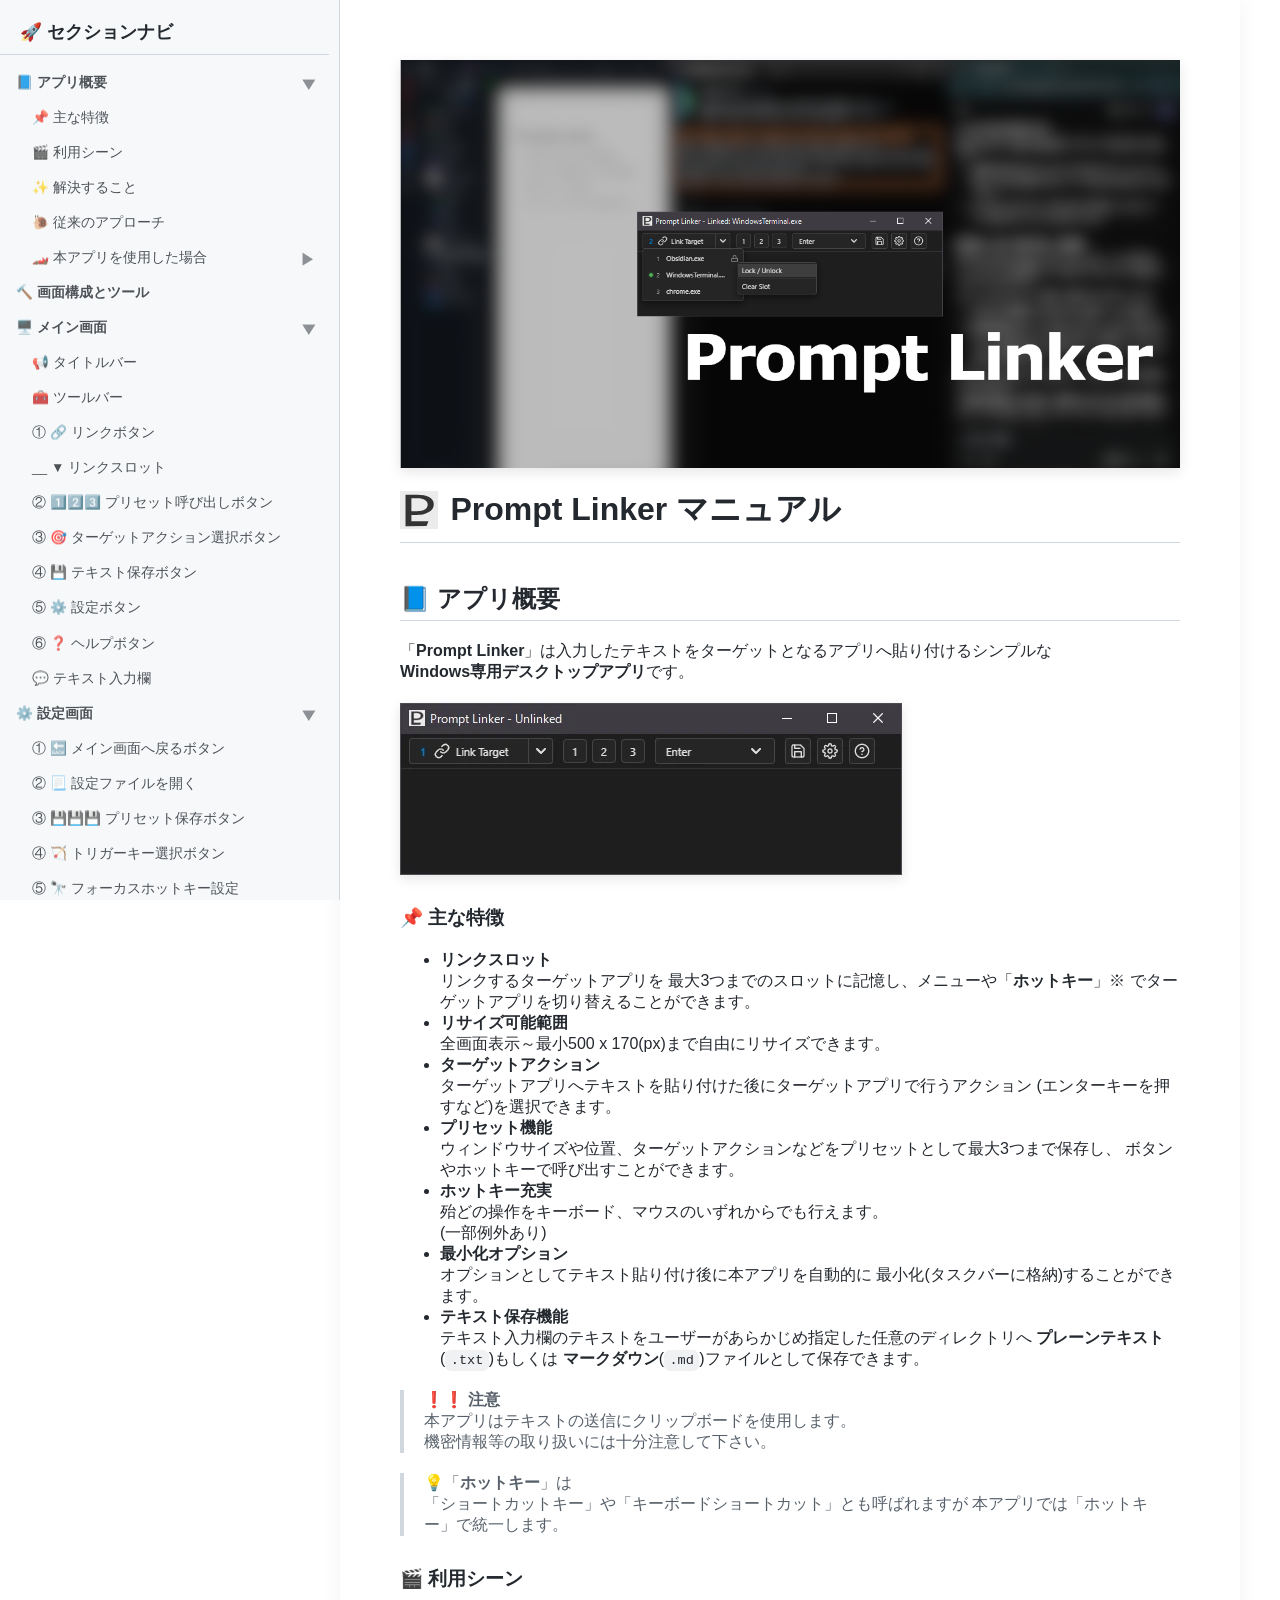
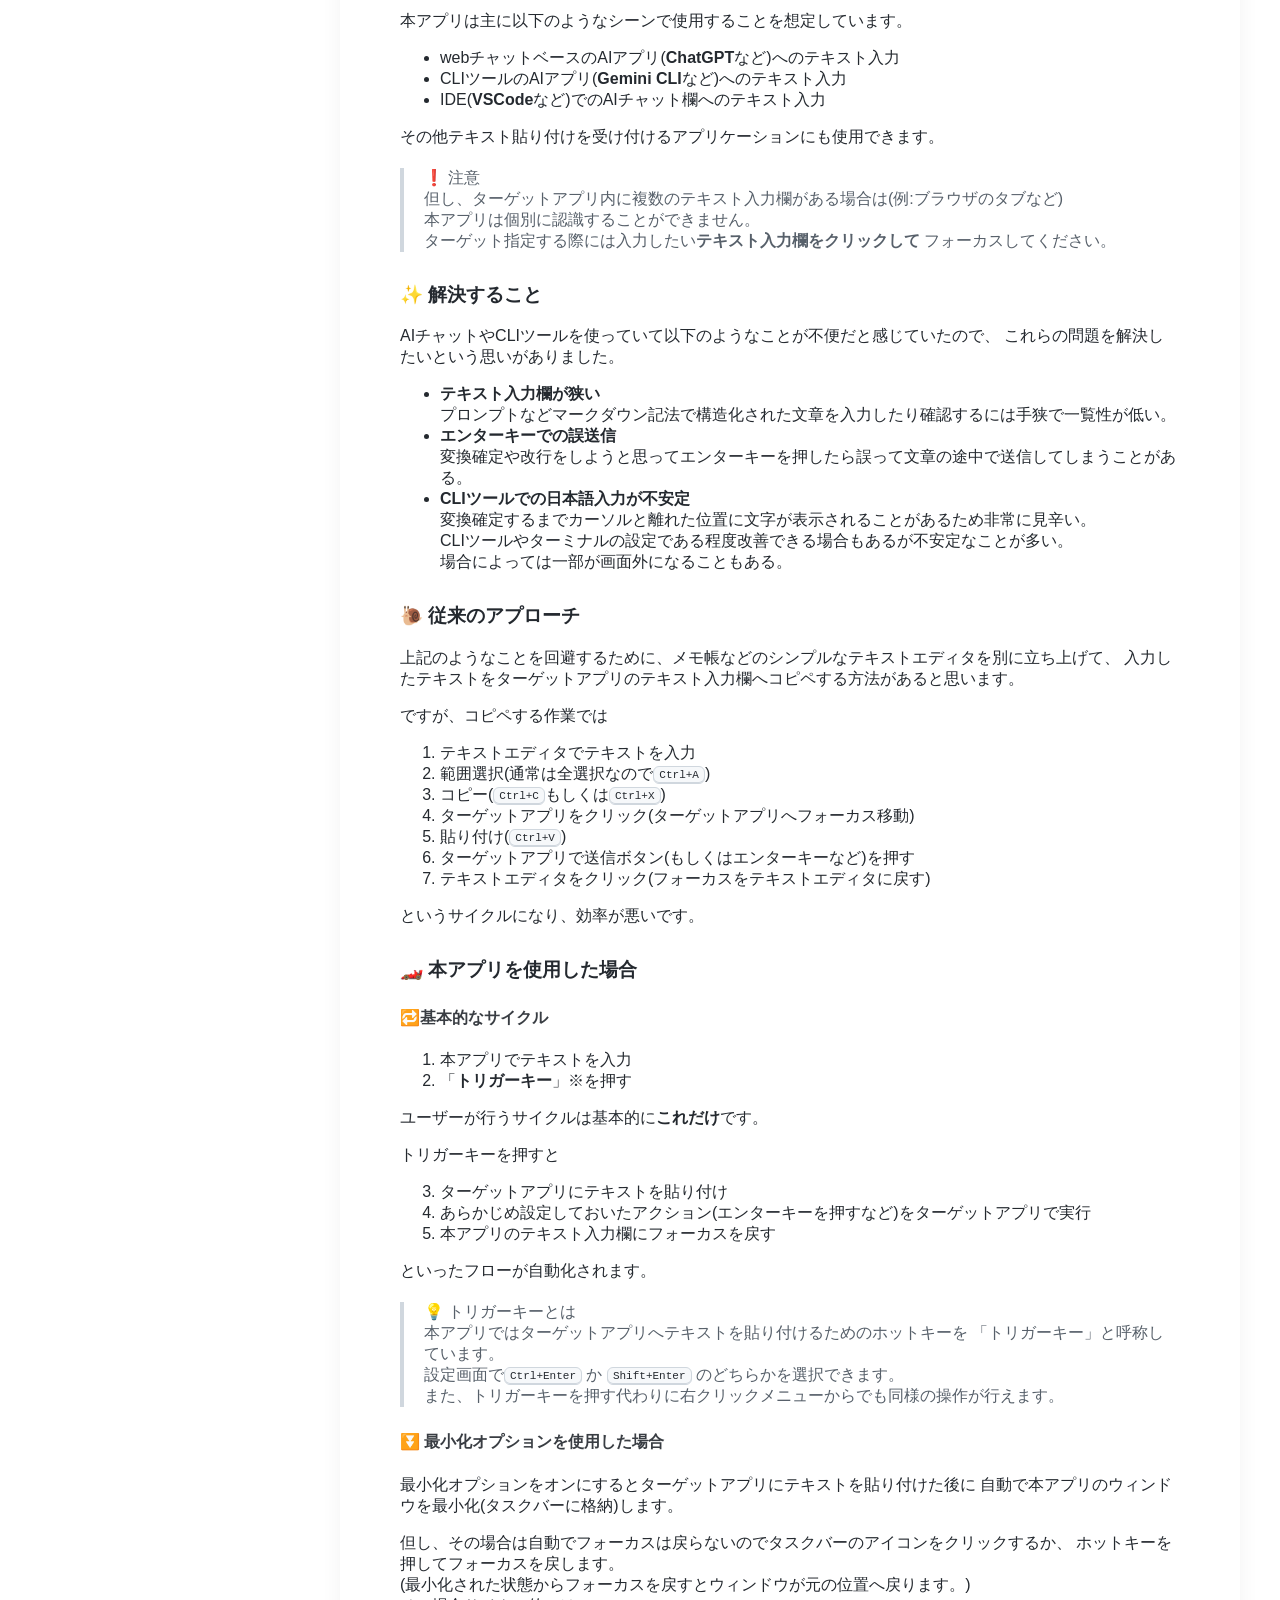
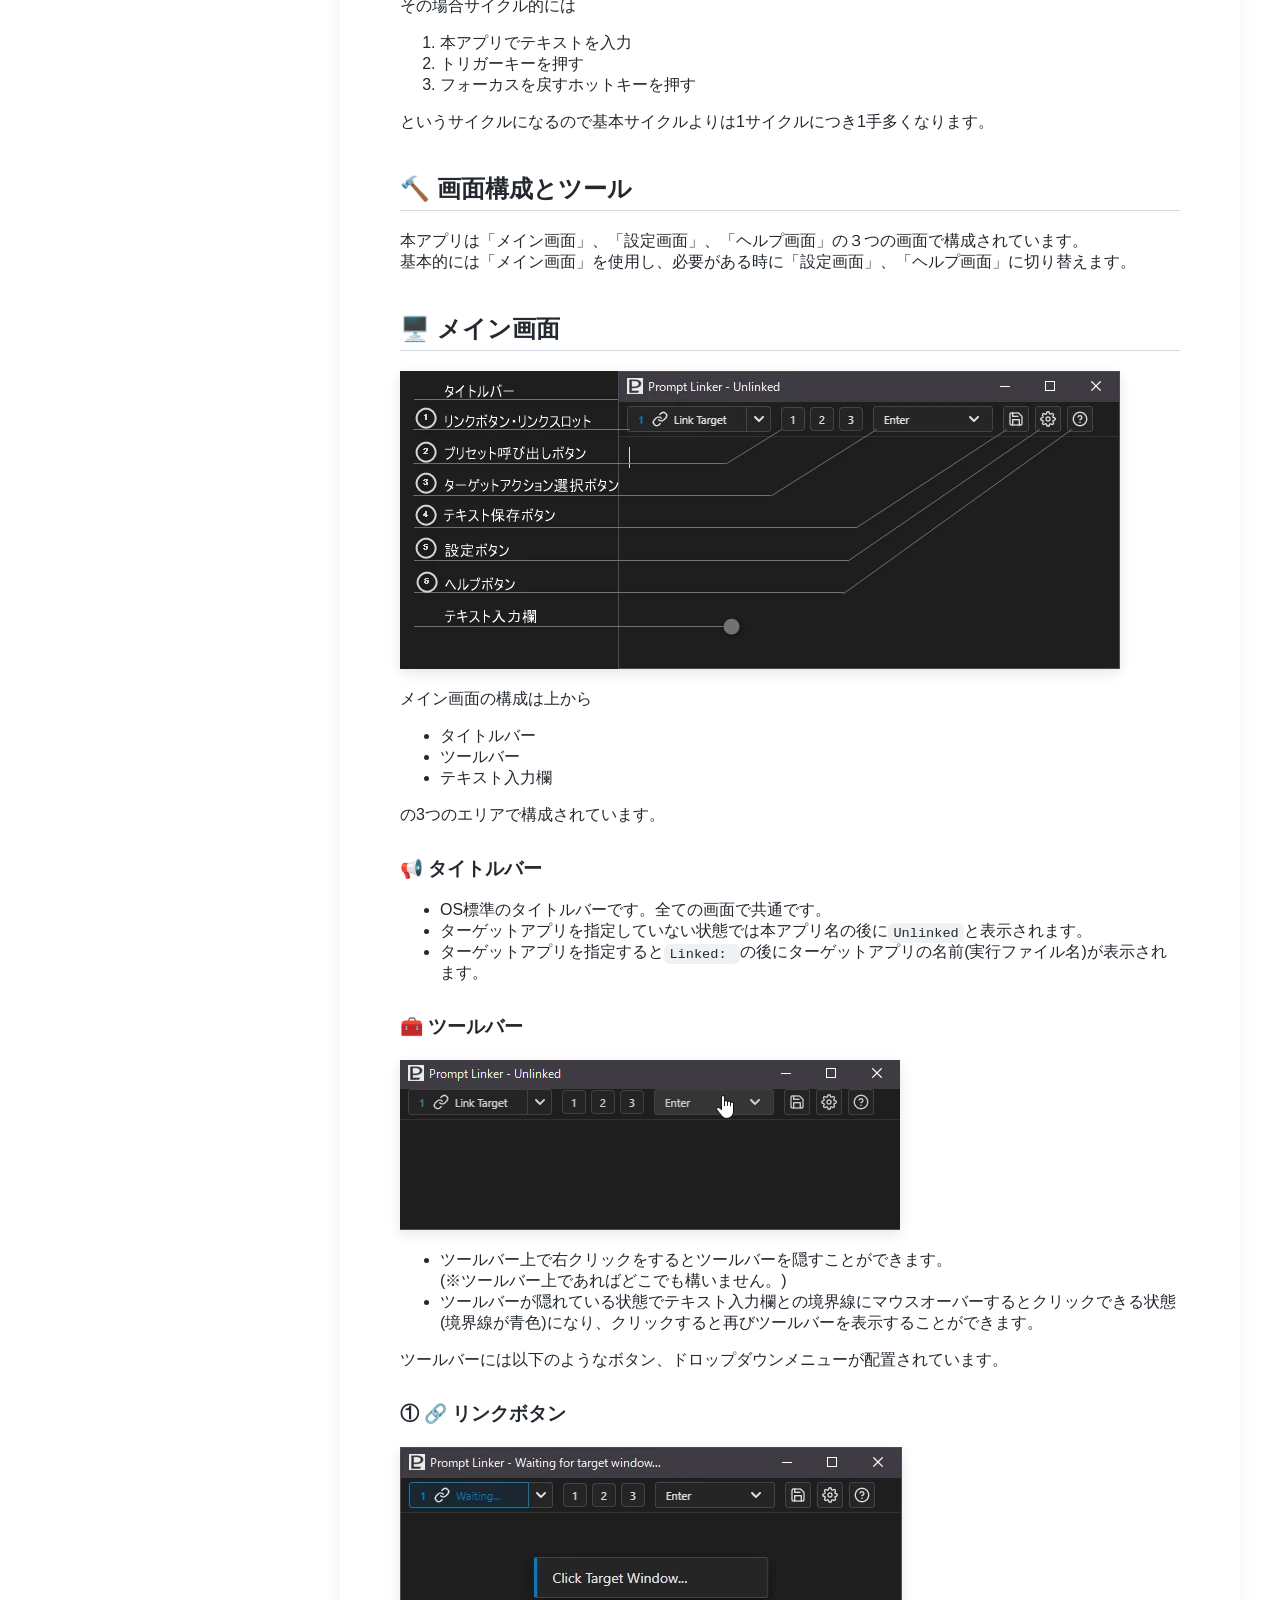
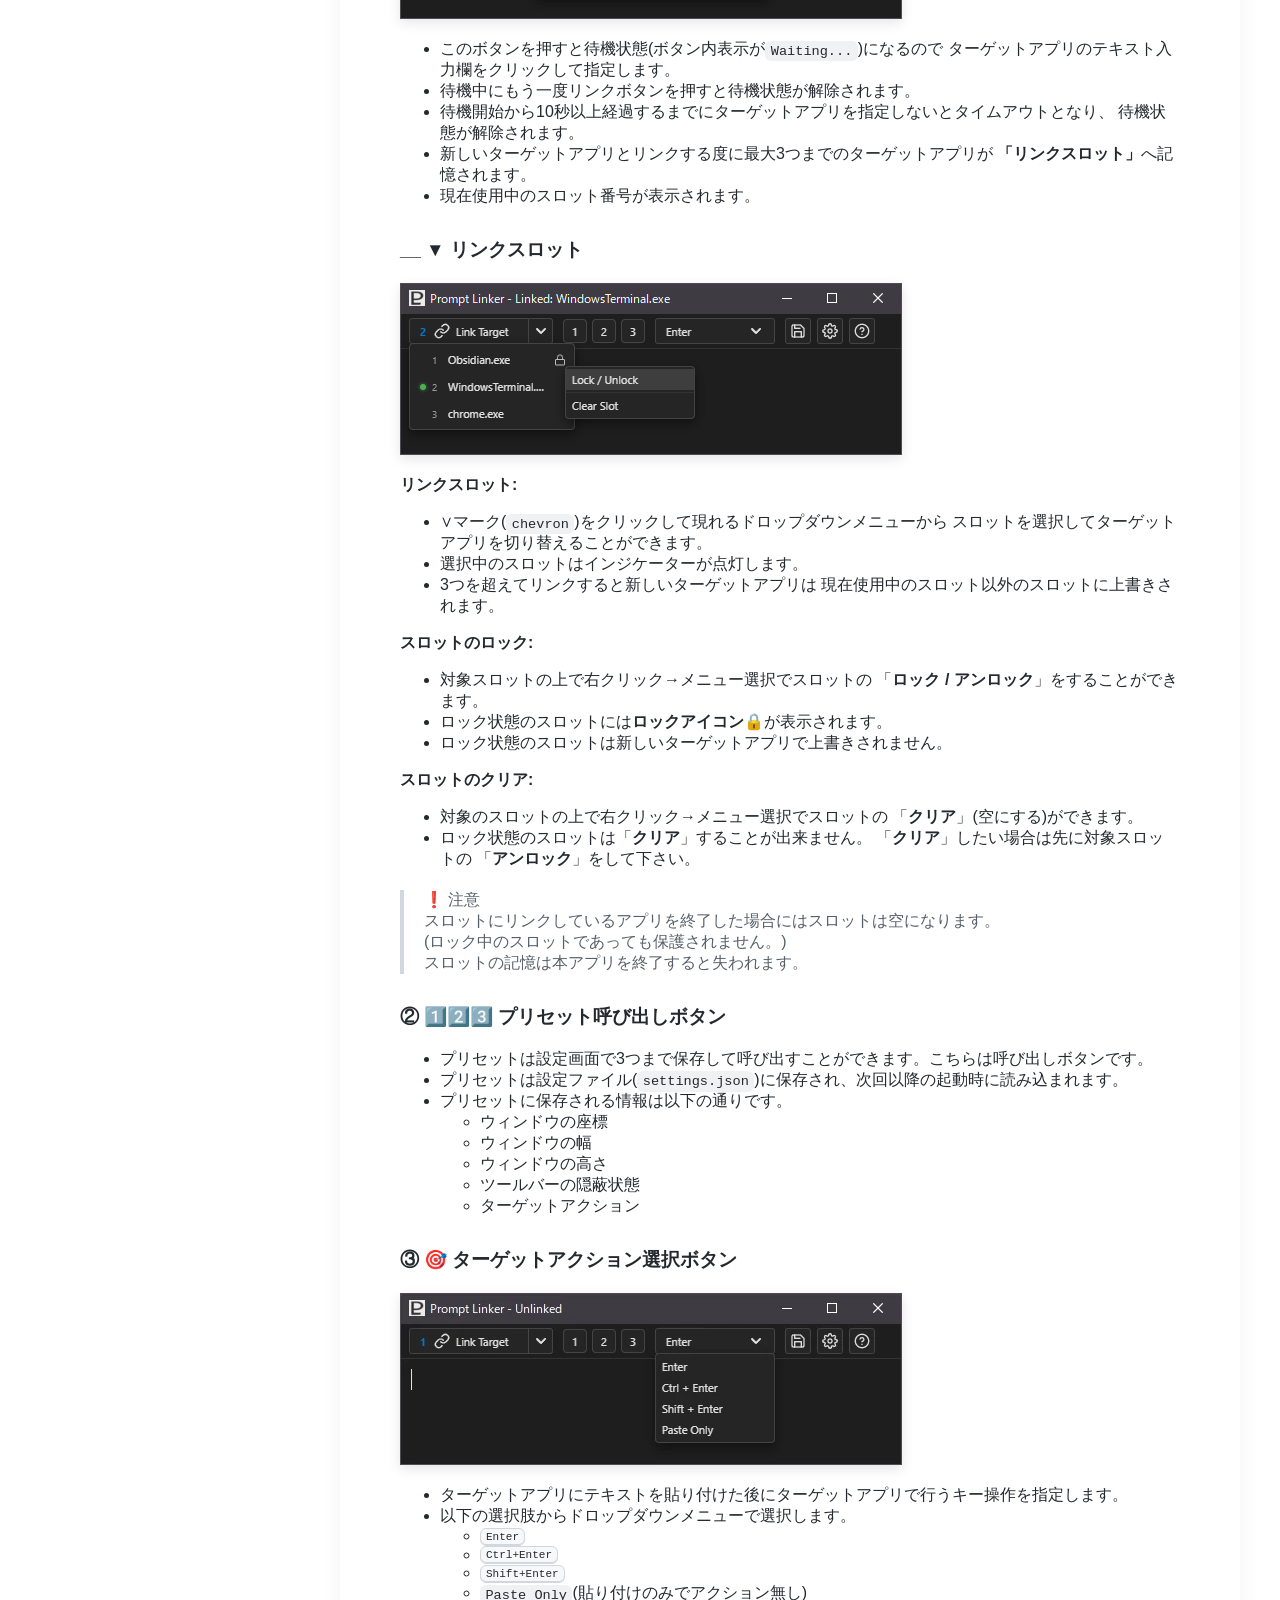
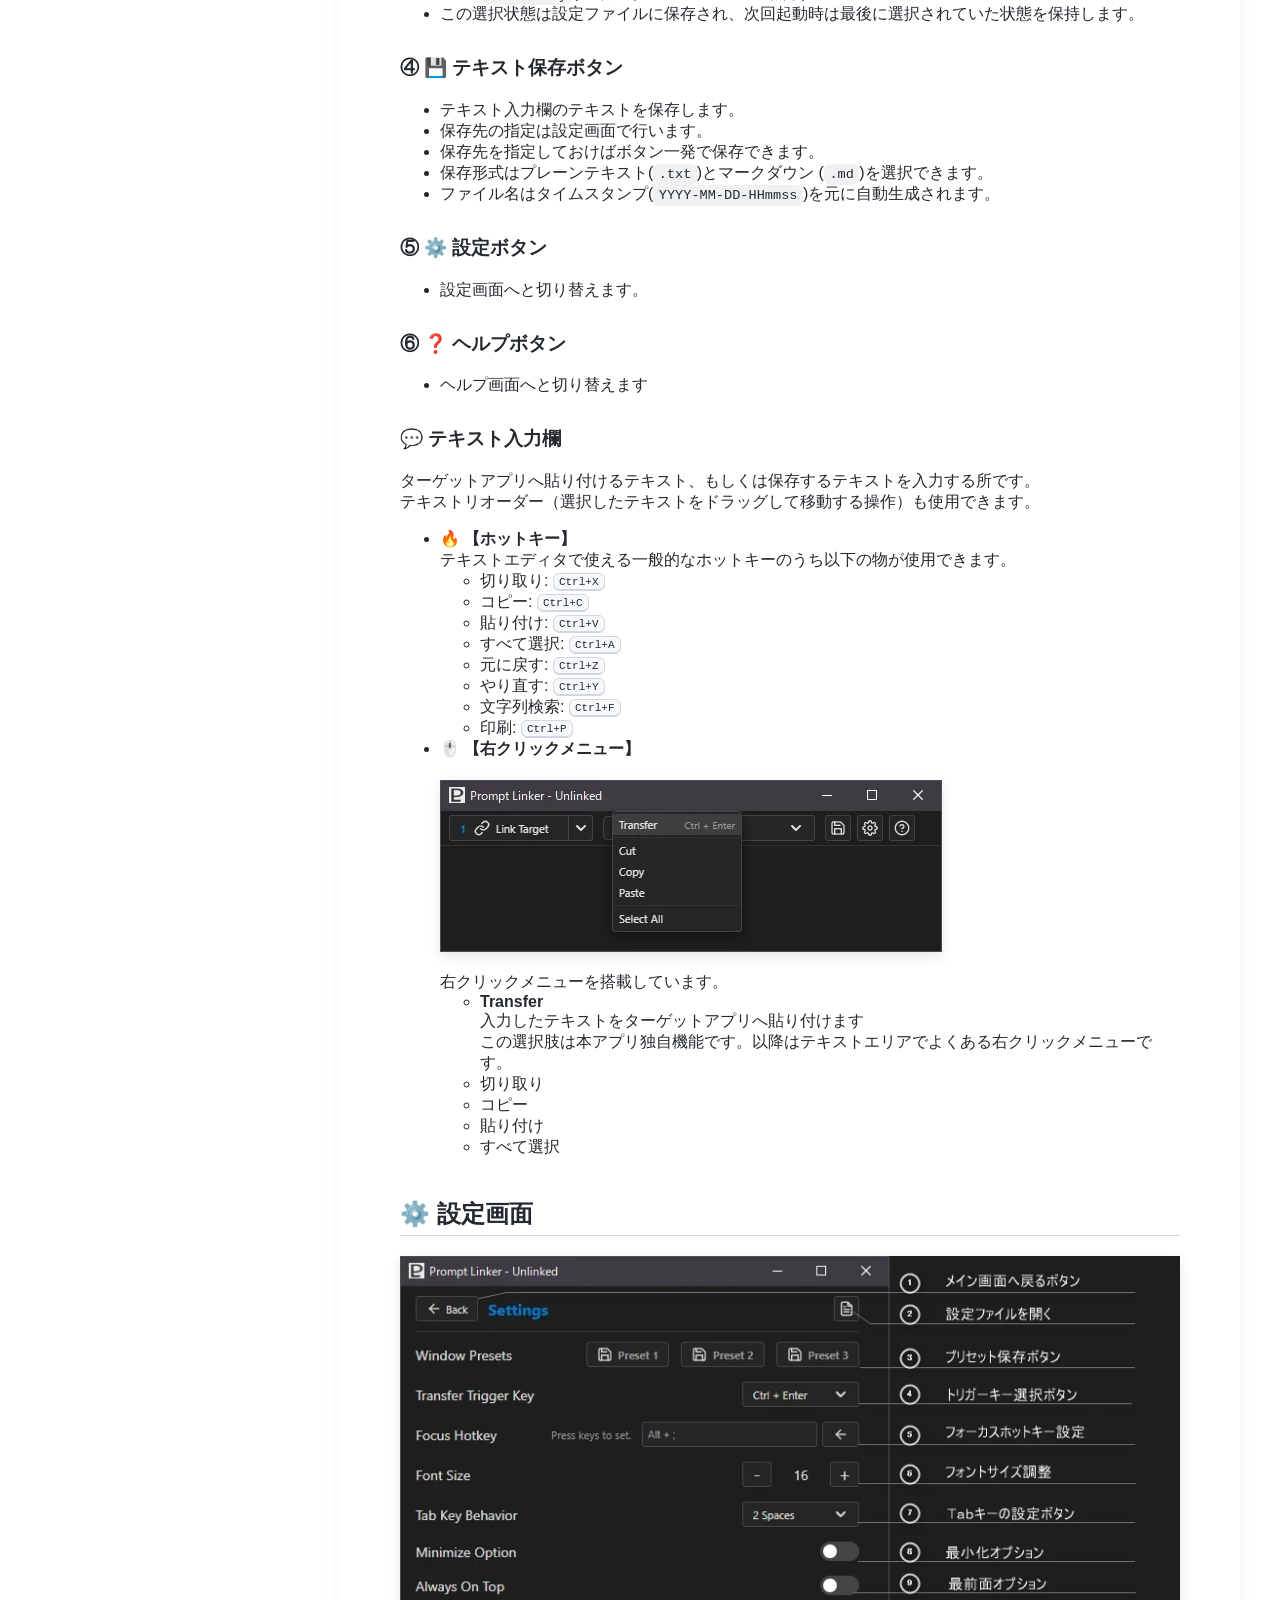
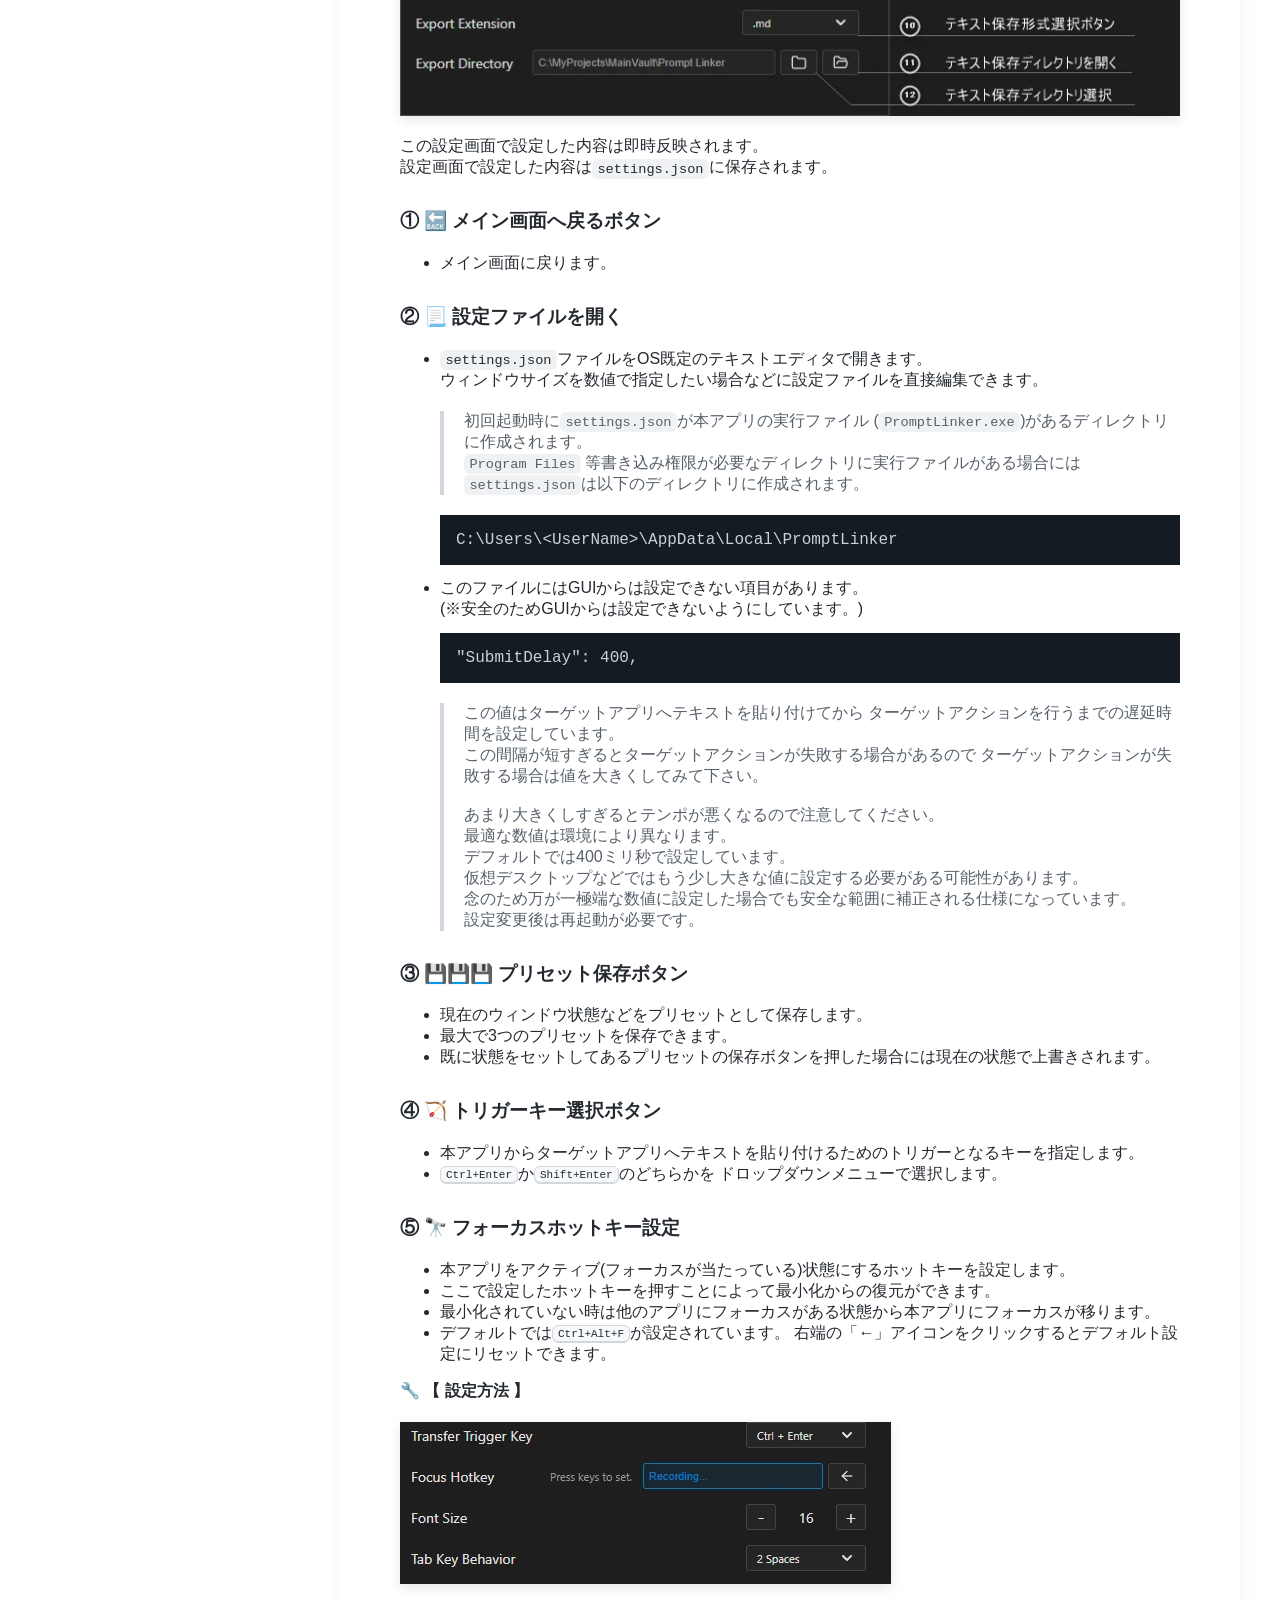
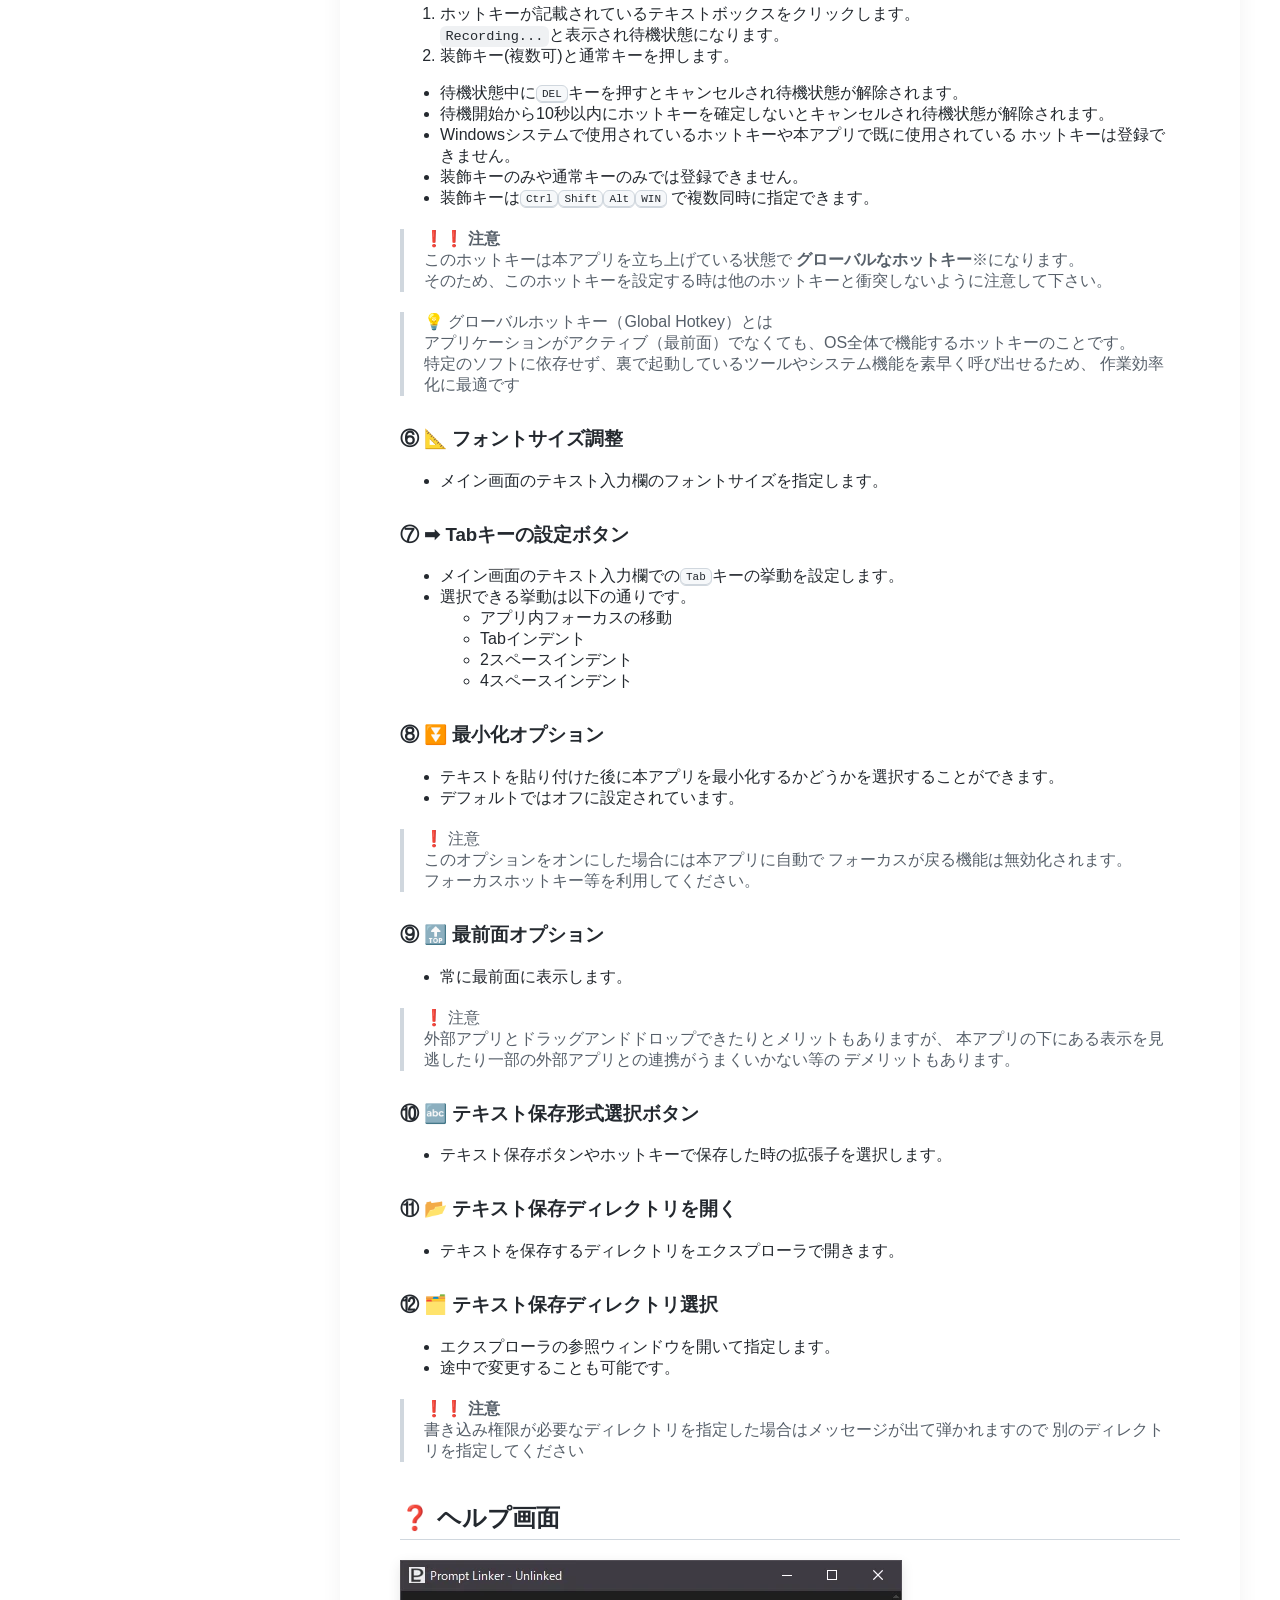
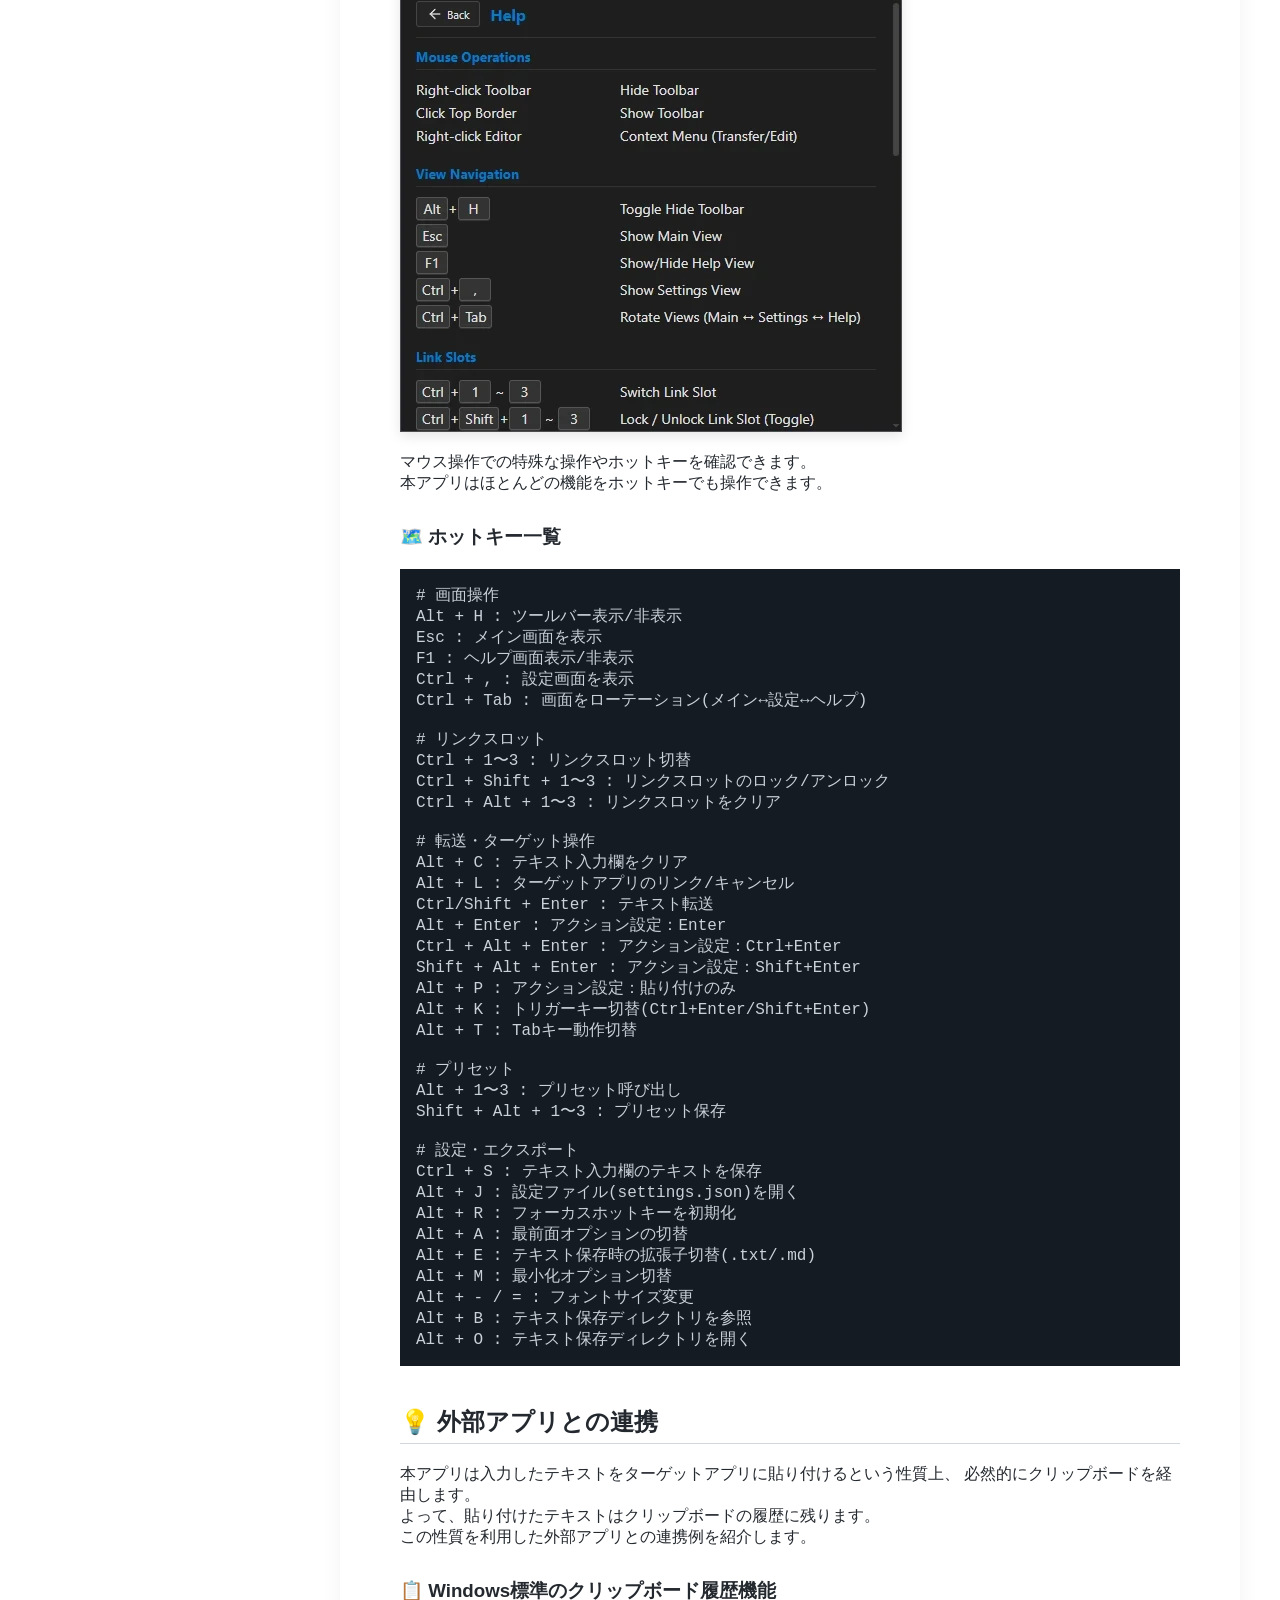
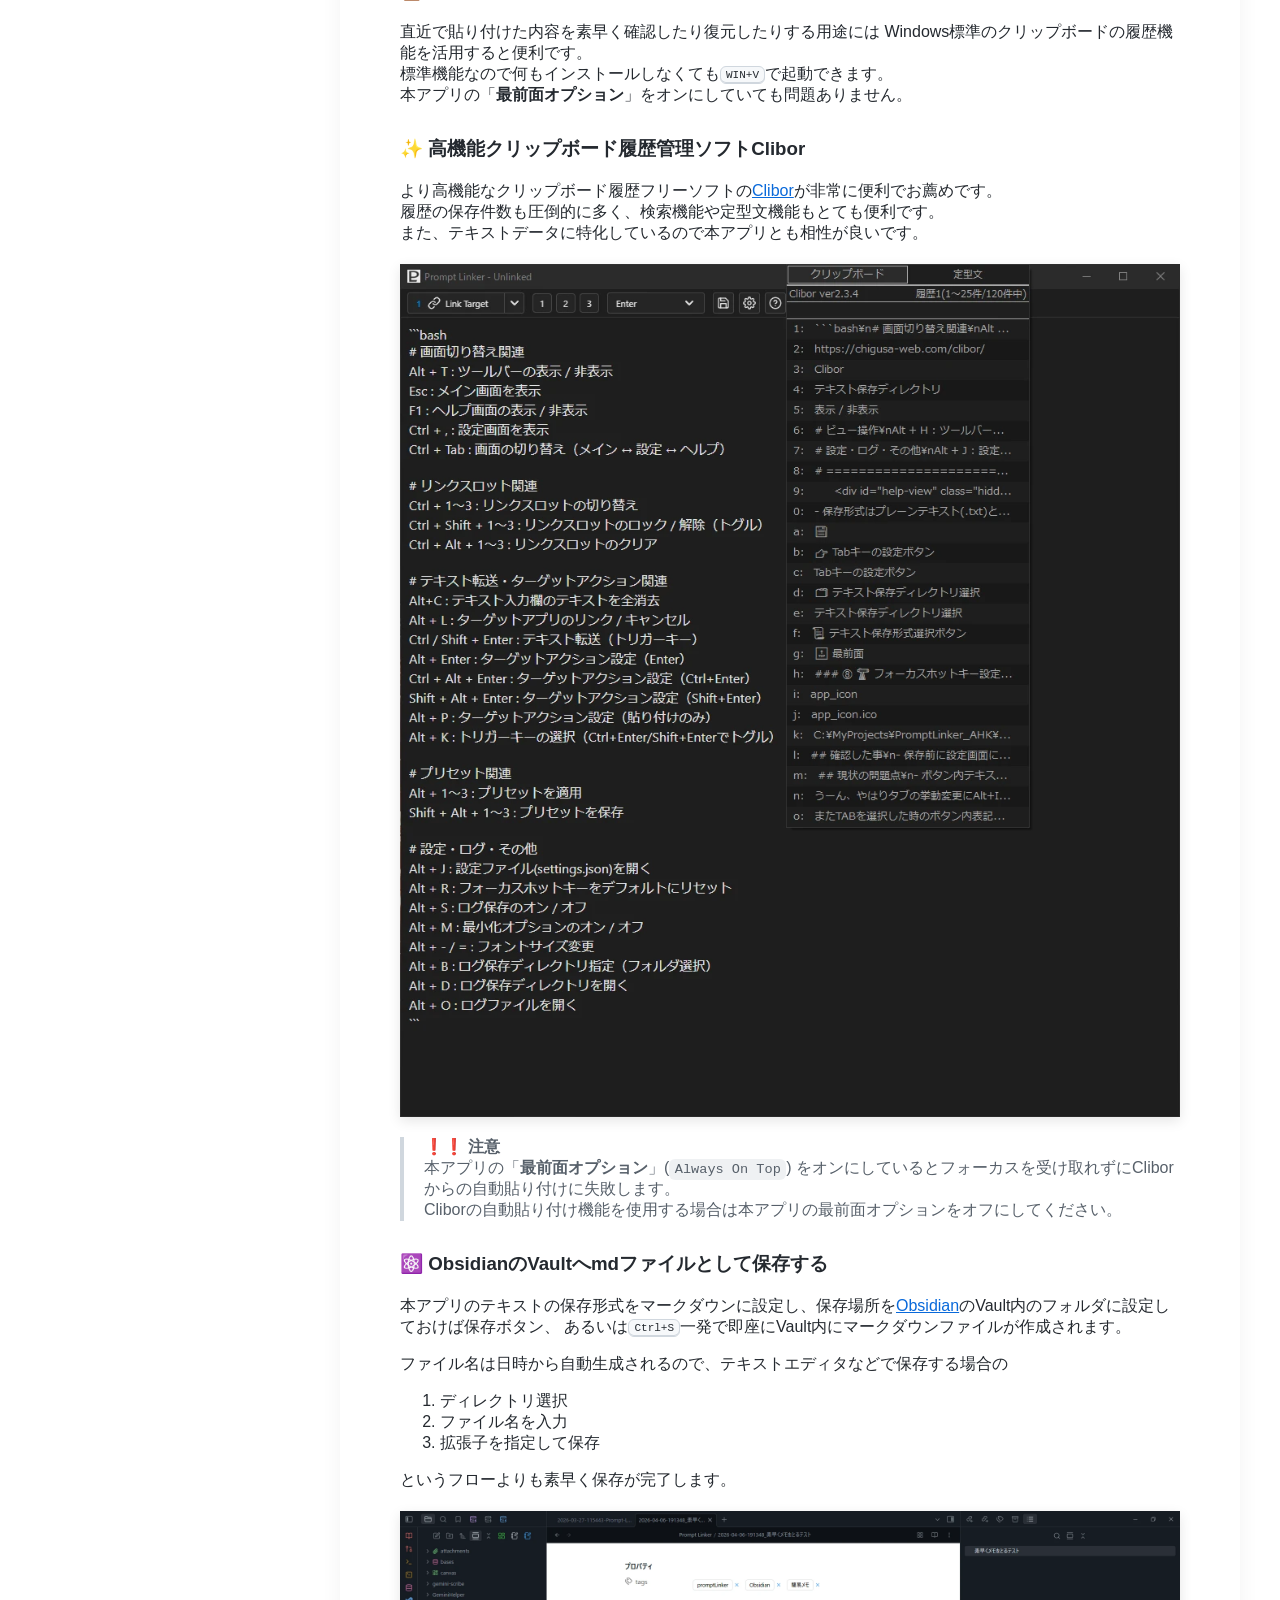
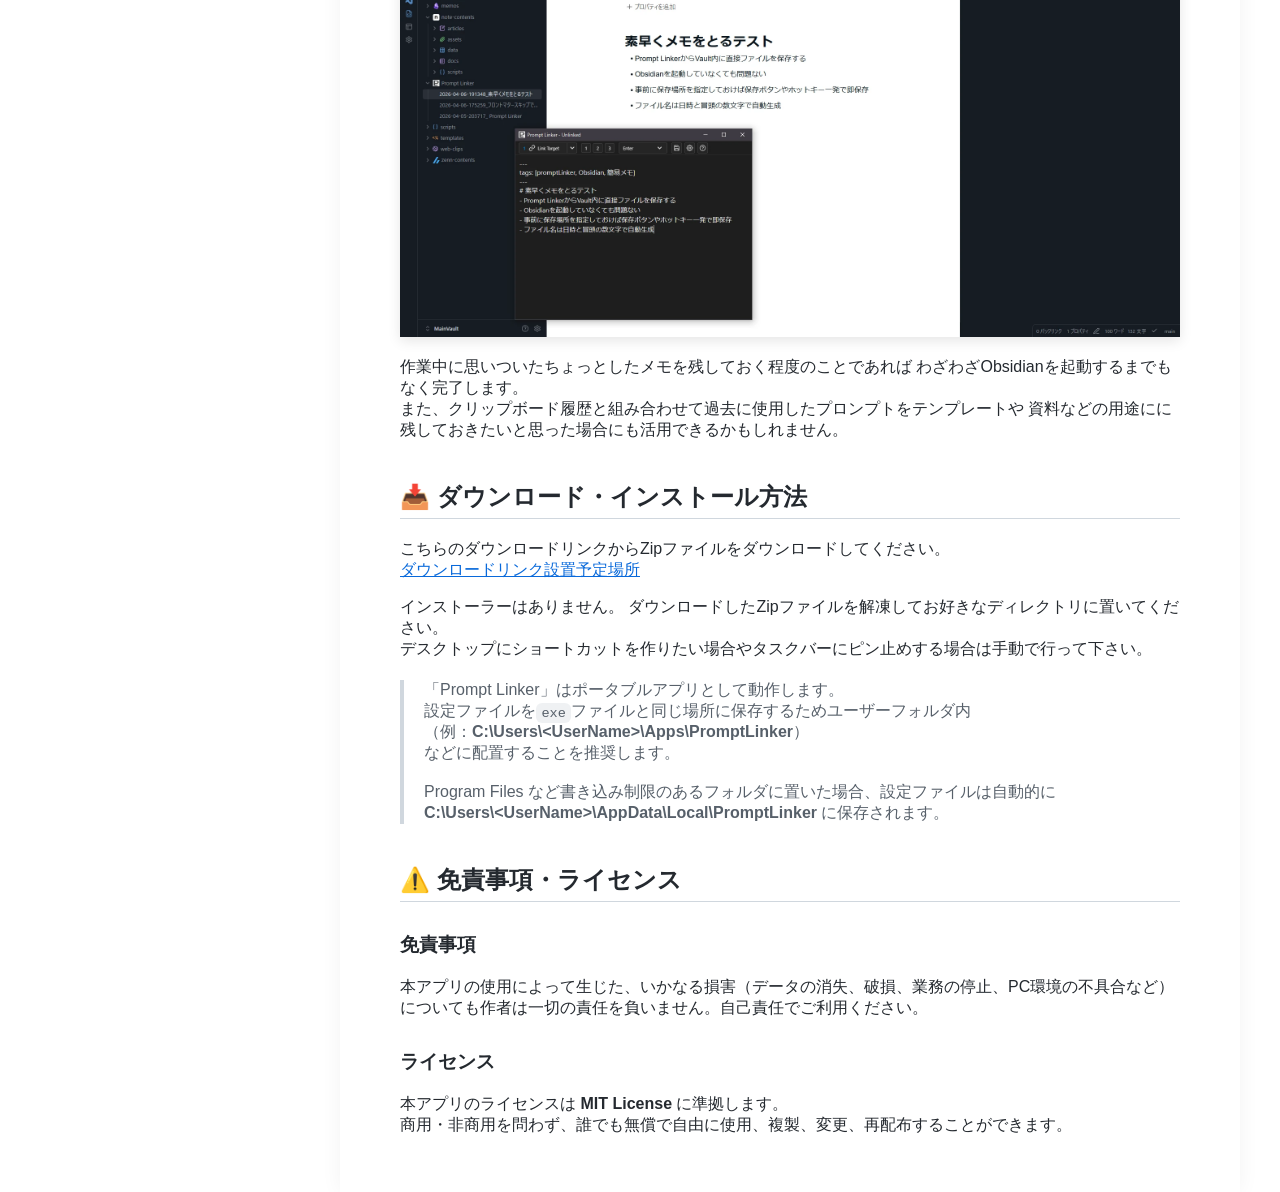
==== docs/index.html @ f9c06217 "オンラインマニュアル追加" ====
<!doctype html>
<html lang="ja">
  <head>
    <meta charset="UTF-8" />
    <meta name="viewport" content="width=device-width, initial-scale=1.0" />

    <!-- OGP設定 (SNSでのリンク表示用) -->
    <meta property="og:title" content="Prompt Linker マニュアル" />
    <meta
      property="og:description"
      content="Prompt Linker の操作マニュアル。"
    />
    <meta property="og:type" content="website" />
    <meta
      property="og:url"
      content="https://<あなたのユーザー名>.github.io/prompt-linker/"
    />
    <meta
      property="og:image"
      content="https://<あなたのユーザー名>.github.io/prompt-linker/assets/eyecatch.png"
    />
    <meta property="og:site_name" content="Prompt Linker" />

    <!-- Twitter Card設定 -->
    <meta name="twitter:card" content="summary_large_image" />
    <meta name="twitter:title" content="Prompt Linker マニュアル" />
    <meta
      name="twitter:description"
      content="Prompt Linker の操作マニュアル。"
    />
    <meta
      name="twitter:image"
      content="https://<あなたのユーザー名>.github.io/prompt-linker/assets/eyecatch.png"
    />

    <title>Prompt Linker マニュアル</title>
    <link rel="stylesheet" href="css/style.css" />
    <link rel="icon" href="PromptLinker.svg" type="image/svg+xml" />
    <link rel="icon" href="favicon.ico" sizes="any" />
    <link rel="apple-touch-icon" href="apple-touch-icon.png" />
  </head>
  <body>
    <!-- ******************************************************************************** -->
    <nav id="sidebar">
      <h2 id="sidebar-title">🚀 セクションナビ</h2>
      <ul>
        <li class="has-children">
          <span class="toggle-btn">▶</span>
          <a href="#app-overview" class="nav-h2">📘 アプリ概要</a>
          <ul>
            <li><a href="#key-features" class="nav-h3">📌 主な特徴</a></li>
            <li><a href="#use-cases" class="nav-h3">🎬 利用シーン</a></li>
            <li>
              <a href="#problems-solved" class="nav-h3">✨ 解決すること</a>
            </li>
            <li>
              <a href="#traditional-approach" class="nav-h3"
                >🐌 従来のアプローチ</a
              >
            </li>
            <li class="has-children">
              <span class="toggle-btn">▶</span>
              <a href="#using-this-app" class="nav-h3"
                >🏎️ 本アプリを使用した場合</a
              >
              <ul>
                <li>
                  <a href="#basic-cycle" class="nav-h4">🔁基本的なサイクル</a>
                </li>
                <li>
                  <a href="#using-minimize-option" class="nav-h4"
                    >⏬ 最小化オプションを使用した場合</a
                  >
                </li>
              </ul>
            </li>
          </ul>
        </li>
        <li><a href="#ui-structure" class="nav-h2">🔨 画面構成とツール</a></li>
        <li class="has-children">
          <span class="toggle-btn">▶</span>
          <a href="#main-screen" class="nav-h2">🖥️ メイン画面</a>
          <ul>
            <li><a href="#title-bar" class="nav-h3">📢 タイトルバー</a></li>
            <li><a href="#tool-bar" class="nav-h3">🧰 ツールバー</a></li>
            <li><a href="#link-button" class="nav-h3">① 🔗 リンクボタン</a></li>
            <li>
              <a href="#link-slots" class="nav-h3">__ ▼ リンクスロット</a>
            </li>
            <li>
              <a href="#preset-call-buttons" class="nav-h3"
                >② 1️⃣2️⃣3️⃣ プリセット呼び出しボタン</a
              >
            </li>
            <li>
              <a href="#target-action-buttons" class="nav-h3"
                >③ 🎯 ターゲットアクション選択ボタン</a
              >
            </li>
            <li>
              <a href="#save-text-button" class="nav-h3"
                >④ 💾 テキスト保存ボタン</a
              >
            </li>
            <li>
              <a href="#settings-button" class="nav-h3">⑤ ⚙️ 設定ボタン</a>
            </li>
            <li><a href="#help-button" class="nav-h3">⑥ ❓ ヘルプボタン</a></li>
            <li>
              <a href="#text-input-field" class="nav-h3">💬 テキスト入力欄</a>
            </li>
          </ul>
        </li>
        <li class="has-children">
          <span class="toggle-btn">▶</span>
          <a href="#settings-screen" class="nav-h2">⚙️ 設定画面</a>
          <ul>
            <li>
              <a href="#back-to-main-button" class="nav-h3"
                >① 🔙 メイン画面へ戻るボタン</a
              >
            </li>
            <li>
              <a href="#open-settings-file" class="nav-h3"
                >② 📃 設定ファイルを開く</a
              >
            </li>
            <li>
              <a href="#save-preset-button" class="nav-h3"
                >③ 💾💾💾 プリセット保存ボタン</a
              >
            </li>
            <li>
              <a href="#trigger-key-selection" class="nav-h3"
                >④ 🏹 トリガーキー選択ボタン</a
              >
            </li>
            <li>
              <a href="#focus-hotkey-settings" class="nav-h3"
                >⑤ 🔭 フォーカスホットキー設定</a
              >
            </li>
            <li>
              <a href="#font-size-adjustment" class="nav-h3"
                >⑥ 📐 フォントサイズ調整</a
              >
            </li>
            <li>
              <a href="#tab-key-settings" class="nav-h3"
                >⑦ ➡ Tabキーの設定ボタン</a
              >
            </li>
            <li>
              <a href="#minimize-option" class="nav-h3"
                >⑧ ⏬ 最小化オプション</a
              >
            </li>
            <li>
              <a href="#always-on-top-option" class="nav-h3"
                >⑨ 🔝 最前面オプション</a
              >
            </li>
            <li>
              <a href="#save-format-selection" class="nav-h3"
                >⑩ 🔤 テキスト保存形式選択ボタン</a
              >
            </li>
            <li>
              <a href="#open-save-dir" class="nav-h3"
                >⑪ 📂 テキスト保存ディレクトリを開く</a
              >
            </li>
            <li>
              <a href="#select-save-dir" class="nav-h3"
                >⑫ 🗂️ テキスト保存ディレクトリ選択</a
              >
            </li>
          </ul>
        </li>
        <li class="has-children">
          <span class="toggle-btn">▶</span>
          <a href="#help-screen" class="nav-h2">❓ ヘルプ画面</a>
          <ul>
            <li><a href="#hotkey-list" class="nav-h3">🗺️ ホットキー一覧</a></li>
          </ul>
        </li>
        <li class="has-children">
          <span class="toggle-btn">▶</span>
          <a href="#external-apps" class="nav-h2">💡 外部アプリとの連携</a>
          <ul>
            <li>
              <a href="#win-clipboard-history" class="nav-h3"
                >📋 Windows標準のクリップボード履歴機能</a
              >
            </li>
            <li>
              <a href="#clibor" class="nav-h3"
                >✨ 高機能クリップボード履歴管理ソフトClibor</a
              >
            </li>
            <li>
              <a href="#obsidian-vault" class="nav-h3"
                >⚛️ ObsidianのVaultへmdファイルとして保存する</a
              >
            </li>
          </ul>
        </li>
        <li>
          <a href="#download-and-installation" class="nav-h2"
            >📥 ダウンロード・インストール方法</a
          >
        </li>
        <li>
          <a href="#disclaimer-and-license" class="nav-h2"
            >⚠️ 免責事項・ライセンス</a
          >
        </li>
      </ul>
    </nav>

    <main>
      <!--*************************************************************************-->
      <img src="./assets/eyecatch.png" alt="Prompt Linker アイキャッチ" />
      <h1 id="prompt-linker-manual">
        <img
          src="PromptLinker.svg"
          alt=""
          class="title-icon"
          aria-hidden="true"
        />
        Prompt Linker マニュアル
      </h1>

      <h2 id="app-overview">📘 アプリ概要</h2>
      <p>
        「<strong>Prompt Linker</strong
        >」は入力したテキストをターゲットとなるアプリへ貼り付けるシンプルな<br />
        <strong>Windows専用デスクトップアプリ</strong>です。
      </p>
      <img
        src="./assets/main-screenshot.webp"
        alt="Prompt Linker メイン画面のスクリーンショット"
      />

      <h3 id="key-features">📌 主な特徴</h3>
      <ul>
        <li>
          <strong>リンクスロット</strong><br />
          リンクするターゲットアプリを
          最大3つまでのスロットに記憶し、メニューや「<strong>ホットキー</strong>」※
          でターゲットアプリを切り替えることができます。
        </li>
        <li>
          <strong>リサイズ可能範囲</strong><br />
          全画面表示～最小500 x 170(px)まで自由にリサイズできます。
        </li>
        <li>
          <strong>ターゲットアクション</strong><br />
          ターゲットアプリへテキストを貼り付けた後にターゲットアプリで行うアクション
          (エンターキーを押すなど)を選択できます。
        </li>
        <li>
          <strong>プリセット機能</strong><br />
          ウィンドウサイズや位置、ターゲットアクションなどをプリセットとして最大3つまで保存し、
          ボタンやホットキーで呼び出すことができます。
        </li>
        <li>
          <strong>ホットキー充実</strong><br />
          殆どの操作をキーボード、マウスのいずれからでも行えます。<br />(一部例外あり)
        </li>
        <li>
          <strong>最小化オプション</strong><br />
          オプションとしてテキスト貼り付け後に本アプリを自動的に
          最小化(タスクバーに格納)することができます。
        </li>
        <li>
          <strong>テキスト保存機能</strong><br />
          テキスト入力欄のテキストをユーザーがあらかじめ指定した任意のディレクトリへ
          <strong>プレーンテキスト</strong>(<code>.txt</code>)もしくは
          <strong>マークダウン</strong
          >(<code>.md</code>)ファイルとして保存できます。
        </li>
      </ul>
      <blockquote>
        ❗❗ <strong>注意</strong><br />
        本アプリはテキストの送信にクリップボードを使用します。<br />
        機密情報等の取り扱いには十分注意して下さい。
      </blockquote>
      <blockquote>
        💡「<strong>ホットキー</strong>」は<br />
        「ショートカットキー」や「キーボードショートカット」とも呼ばれますが
        本アプリでは「ホットキー」で統一します。
      </blockquote>

      <h3 id="use-cases">🎬 利用シーン</h3>
      <p>本アプリは主に以下のようなシーンで使用することを想定しています。</p>
      <ul>
        <li>
          webチャットベースのAIアプリ(<strong>ChatGPT</strong>など)へのテキスト入力
        </li>
        <li>
          CLIツールのAIアプリ(<strong>Gemini CLI</strong>など)へのテキスト入力
        </li>
        <li>
          IDE(<strong>VSCode</strong>など)でのAIチャット欄へのテキスト入力
        </li>
      </ul>
      <p>
        その他テキスト貼り付けを受け付けるアプリケーションにも使用できます。
      </p>
      <blockquote>
        ❗ 注意<br />
        但し、ターゲットアプリ内に複数のテキスト入力欄がある場合は(例:ブラウザのタブなど)<br />
        本アプリは個別に認識することができません。<br />
        ターゲット指定する際には入力したい<strong
          >テキスト入力欄をクリックして</strong
        >
        フォーカスしてください。
      </blockquote>

      <h3 id="problems-solved">✨ 解決すること</h3>
      <p>
        AIチャットやCLIツールを使っていて以下のようなことが不便だと感じていたので、
        これらの問題を解決したいという思いがありました。<br />
      </p>
      <ul>
        <li>
          <strong>テキスト入力欄が狭い</strong><br />
          プロンプトなどマークダウン記法で構造化された文章を入力したり確認するには手狭で一覧性が低い。
        </li>
        <li>
          <strong>エンターキーでの誤送信</strong><br />
          変換確定や改行をしようと思ってエンターキーを押したら誤って文章の途中で送信してしまうことがある。
        </li>
        <li>
          <strong>CLIツールでの日本語入力が不安定</strong><br />
          変換確定するまでカーソルと離れた位置に文字が表示されることがあるため非常に見辛い。<br />
          CLIツールやターミナルの設定である程度改善できる場合もあるが不安定なことが多い。<br />
          場合によっては一部が画面外になることもある。
        </li>
      </ul>

      <h3 id="traditional-approach">🐌 従来のアプローチ</h3>
      <p>
        上記のようなことを回避するために、メモ帳などのシンプルなテキストエディタを別に立ち上げて、
        入力したテキストをターゲットアプリのテキスト入力欄へコピペする方法があると思います。
      </p>
      <p>ですが、コピペする作業では</p>
      <ol>
        <li>テキストエディタでテキストを入力</li>
        <li>範囲選択(通常は全選択なので<kbd>Ctrl+A</kbd>)</li>
        <li>コピー(<kbd>Ctrl+C</kbd>もしくは<kbd>Ctrl+X</kbd>)</li>
        <li>ターゲットアプリをクリック(ターゲットアプリへフォーカス移動)</li>
        <li>貼り付け(<kbd>Ctrl+V</kbd>)</li>
        <li>ターゲットアプリで送信ボタン(もしくはエンターキーなど)を押す</li>
        <li>テキストエディタをクリック(フォーカスをテキストエディタに戻す)</li>
      </ol>
      <p>というサイクルになり、効率が悪いです。</p>

      <h3 id="using-this-app">🏎️ 本アプリを使用した場合</h3>
      <h4 id="basic-cycle">🔁基本的なサイクル</h4>
      <ol>
        <li>本アプリでテキストを入力</li>
        <li>「<strong>トリガーキー</strong>」※を押す</li>
      </ol>
      <p>ユーザーが行うサイクルは基本的に<strong>これだけ</strong>です。</p>
      <p>トリガーキーを押すと</p>
      <ol start="3">
        <li>ターゲットアプリにテキストを貼り付け</li>
        <li>
          あらかじめ設定しておいたアクション(エンターキーを押すなど)をターゲットアプリで実行
        </li>
        <li>本アプリのテキスト入力欄にフォーカスを戻す</li>
      </ol>
      <p>といったフローが自動化されます。</p>
      <blockquote>
        💡 トリガーキーとは<br />
        本アプリではターゲットアプリへテキストを貼り付けるためのホットキーを
        「トリガーキー」と呼称しています。<br />
        設定画面で<kbd>Ctrl+Enter</kbd> か
        <kbd>Shift+Enter</kbd> のどちらかを選択できます。<br />
        また、トリガーキーを押す代わりに右クリックメニューからでも同様の操作が行えます。
      </blockquote>

      <h4 id="using-minimize-option">⏬ 最小化オプションを使用した場合</h4>
      <p>
        最小化オプションをオンにするとターゲットアプリにテキストを貼り付けた後に
        自動で本アプリのウィンドウを最小化(タスクバーに格納)します。
      </p>
      <p>
        但し、その場合は自動でフォーカスは戻らないのでタスクバーのアイコンをクリックするか、
        ホットキーを押してフォーカスを戻します。<br />
        (最小化された状態からフォーカスを戻すとウィンドウが元の位置へ戻ります。)<br />
        その場合サイクル的には
      </p>
      <ol>
        <li>本アプリでテキストを入力</li>
        <li>トリガーキーを押す</li>
        <li>フォーカスを戻すホットキーを押す</li>
      </ol>
      <p>
        というサイクルになるので基本サイクルよりは1サイクルにつき1手多くなります。
      </p>

      <h2 id="ui-structure">🔨 画面構成とツール</h2>
      <p>
        本アプリは「メイン画面」、「設定画面」、「ヘルプ画面」の３つの画面で構成されています。<br />
        基本的には「メイン画面」を使用し、必要がある時に「設定画面」、「ヘルプ画面」に切り替えます。
      </p>

      <h2 id="main-screen">🖥️ メイン画面</h2>
      <img
        src="./assets/ui-structure-main.webp"
        alt="メイン画面の各部名称説明"
      />
      <p>メイン画面の構成は上から</p>
      <ul>
        <li>タイトルバー</li>
        <li>ツールバー</li>
        <li>テキスト入力欄</li>
      </ul>
      <p>の3つのエリアで構成されています。</p>

      <h3 id="title-bar">📢 タイトルバー</h3>
      <ul>
        <li>OS標準のタイトルバーです。全ての画面で共通です。</li>
        <li>
          ターゲットアプリを指定していない状態では本アプリ名の後に<code>Unlinked</code>と表示されます。
        </li>
        <li>
          ターゲットアプリを指定すると<code>Linked: </code>
          の後にターゲットアプリの名前(実行ファイル名)が表示されます。
        </li>
      </ul>

      <h3 id="tool-bar">🧰 ツールバー</h3>
      <img
        src="./assets/toolbar-toggle.gif"
        alt="ツールバーの表示・非表示の操作アニメーション"
      />
      <ul>
        <li>
          ツールバー上で右クリックをするとツールバーを隠すことができます。<br />
          (※ツールバー上であればどこでも構いません。)
        </li>
        <li>
          ツールバーが隠れている状態でテキスト入力欄との境界線にマウスオーバーするとクリックできる状態
          (境界線が青色)になり、クリックすると再びツールバーを表示することができます。
        </li>
      </ul>
      <p>
        ツールバーには以下のようなボタン、ドロップダウンメニューが配置されています。
      </p>

      <h3 id="link-button">① 🔗 リンクボタン</h3>
      <img
        src="assets/link-button-waiting.webp"
        alt="リンクボタン待機状態の表示"
      />
      <ul>
        <li>
          このボタンを押すと待機状態(ボタン内表示が<code>Waiting...</code>)になるので
          ターゲットアプリのテキスト入力欄をクリックして指定します。
        </li>
        <li>待機中にもう一度リンクボタンを押すと待機状態が解除されます。</li>
        <li>
          待機開始から10秒以上経過するまでにターゲットアプリを指定しないとタイムアウトとなり、
          待機状態が解除されます。
        </li>
        <li>
          新しいターゲットアプリとリンクする度に最大3つまでのターゲットアプリが
          <strong>「リンクスロット」</strong>へ記憶されます。
        </li>
        <li>現在使用中のスロット番号が表示されます。</li>
      </ul>

      <h3 id="link-slots">__ ▼ リンクスロット</h3>
      <img
        src="assets/link-slots-dropdown.png"
        alt="リンクスロットのドロップダウンメニュー"
      />
      <strong>リンクスロット:</strong>
      <ul>
        <li>
          ∨マーク(<code>chevron</code>)をクリックして現れるドロップダウンメニューから
          スロットを選択してターゲットアプリを切り替えることができます。
        </li>
        <li>選択中のスロットはインジケーターが点灯します。</li>
        <li>
          3つを超えてリンクすると新しいターゲットアプリは
          現在使用中のスロット以外のスロットに上書きされます。
        </li>
      </ul>

      <strong>スロットのロック:</strong>
      <ul>
        <li>
          対象スロットの上で右クリック→メニュー選択でスロットの 「<strong
            >ロック / アンロック</strong
          >」をすることができます。
        </li>
        <li>
          ロック状態のスロットには<strong>ロックアイコン</strong>🔒が表示されます。
        </li>
        <li>
          ロック状態のスロットは新しいターゲットアプリで上書きされません。
        </li>
      </ul>

      <strong>スロットのクリア:</strong>
      <ul>
        <li>
          対象のスロットの上で右クリック→メニュー選択でスロットの
          「<strong>クリア</strong>」(空にする)ができます。
        </li>
        <li>
          ロック状態のスロットは「<strong>クリア</strong>」することが出来ません。
          「<strong>クリア</strong>」したい場合は先に対象スロットの
          「<strong>アンロック</strong>」をして下さい。
        </li>
      </ul>
      <blockquote>
        ❗ 注意<br />
        スロットにリンクしているアプリを終了した場合にはスロットは空になります。<br />
        (ロック中のスロットであっても保護されません。)<br />
        スロットの記憶は本アプリを終了すると失われます。
      </blockquote>

      <h3 id="preset-call-buttons">② 1️⃣2️⃣3️⃣ プリセット呼び出しボタン</h3>
      <ul>
        <li>
          プリセットは設定画面で3つまで保存して呼び出すことができます。こちらは呼び出しボタンです。
        </li>
        <li>
          プリセットは設定ファイル(<code>settings.json</code>)に保存され、次回以降の起動時に読み込まれます。
        </li>
        <li>
          プリセットに保存される情報は以下の通りです。
          <ul>
            <li>ウィンドウの座標</li>
            <li>ウィンドウの幅</li>
            <li>ウィンドウの高さ</li>
            <li>ツールバーの隠蔽状態</li>
            <li>ターゲットアクション</li>
          </ul>
        </li>
      </ul>

      <h3 id="target-action-buttons">③ 🎯 ターゲットアクション選択ボタン</h3>
      <img
        src="./assets/target-action-menu.webp"
        alt="ターゲットアクション選択メニュー"
      />
      <ul>
        <li>
          ターゲットアプリにテキストを貼り付けた後にターゲットアプリで行うキー操作を指定します。
        </li>
        <li>
          以下の選択肢からドロップダウンメニューで選択します。
          <ul>
            <li><kbd>Enter</kbd></li>
            <li><kbd>Ctrl+Enter</kbd></li>
            <li><kbd>Shift+Enter</kbd></li>
            <li><code>Paste Only</code>(貼り付けのみでアクション無し)</li>
          </ul>
        </li>
        <li>
          この選択状態は設定ファイルに保存され、次回起動時は最後に選択されていた状態を保持します。
        </li>
      </ul>

      <h3 id="save-text-button">④ 💾 テキスト保存ボタン</h3>
      <ul>
        <li>テキスト入力欄のテキストを保存します。</li>
        <li>保存先の指定は設定画面で行います。</li>
        <li>保存先を指定しておけばボタン一発で保存できます。</li>
        <li>
          保存形式はプレーンテキスト(<code>.txt</code>)とマークダウン
          (<code>.md</code>)を選択できます。
        </li>
        <li>
          ファイル名はタイムスタンプ(<code>YYYY-MM-DD-HHmmss</code>)を元に自動生成されます。
        </li>
      </ul>

      <h3 id="settings-button">⑤ ⚙️ 設定ボタン</h3>
      <ul>
        <li>設定画面へと切り替えます。</li>
      </ul>

      <h3 id="help-button">⑥ ❓ ヘルプボタン</h3>
      <ul>
        <li>ヘルプ画面へと切り替えます</li>
      </ul>

      <h3 id="text-input-field">💬 テキスト入力欄</h3>
      <p>
        ターゲットアプリへ貼り付けるテキスト、もしくは保存するテキストを入力する所です。<br />
        テキストリオーダー（選択したテキストをドラッグして移動する操作）も使用できます。
      </p>
      <ul>
        <li>
          🔥 <strong>【ホットキー】</strong><br />
          テキストエディタで使える一般的なホットキーのうち以下の物が使用できます。
          <ul>
            <li>切り取り: <kbd>Ctrl+X</kbd></li>
            <li>コピー: <kbd>Ctrl+C</kbd></li>
            <li>貼り付け: <kbd>Ctrl+V</kbd></li>
            <li>すべて選択: <kbd>Ctrl+A</kbd></li>
            <li>元に戻す: <kbd>Ctrl+Z</kbd></li>
            <li>やり直す: <kbd>Ctrl+Y</kbd></li>
            <li>文字列検索: <kbd>Ctrl+F</kbd></li>
            <li>印刷: <kbd>Ctrl+P</kbd></li>
          </ul>
        </li>
        <li>
          🖱️ <strong>【右クリックメニュー】</strong><br />
          <img
            src="./assets/context-menu.webp"
            alt="テキスト入力欄の右クリックメニュー項目"
          />
          右クリックメニューを搭載しています。
          <ul>
            <li>
              <strong>Transfer</strong><br />
              入力したテキストをターゲットアプリへ貼り付けます<br />
              この選択肢は本アプリ独自機能です。以降はテキストエリアでよくある右クリックメニューです。
            </li>
            <li>切り取り</li>
            <li>コピー</li>
            <li>貼り付け</li>
            <li>すべて選択</li>
          </ul>
        </li>
      </ul>

      <h2 id="settings-screen">⚙️ 設定画面</h2>
      <img
        src="./assets/ui-structure-settings.webp"
        alt="設定画面のインターフェース説明"
      />
      <p>
        この設定画面で設定した内容は即時反映されます。<br />
        設定画面で設定した内容は<code>settings.json</code>に保存されます。
      </p>

      <h3 id="back-to-main-button">① 🔙 メイン画面へ戻るボタン</h3>
      <ul>
        <li>メイン画面に戻ります。</li>
      </ul>

      <h3 id="open-settings-file">② 📃 設定ファイルを開く</h3>
      <ul>
        <li>
          <code>settings.json</code
          >ファイルをOS既定のテキストエディタで開きます。<br />
          ウィンドウサイズを数値で指定したい場合などに設定ファイルを直接編集できます。
        </li>
        <blockquote>
          初回起動時に<code>settings.json</code>が本アプリの実行ファイル
          (<code>PromptLinker.exe</code>)があるディレクトリに作成されます。<br />
          <code>Program Files</code>
          等書き込み権限が必要なディレクトリに実行ファイルがある場合には
          <code>settings.json</code>は以下のディレクトリに作成されます。
        </blockquote>
        <pre><code>C:\Users\&lt;UserName&gt;\AppData\Local\PromptLinker</code></pre>

        <li>
          このファイルにはGUIからは設定できない項目があります。<br />
          (※安全のためGUIからは設定できないようにしています。)
          <pre><code>"SubmitDelay": 400,</code></pre>
          <blockquote>
            この値はターゲットアプリへテキストを貼り付けてから
            ターゲットアクションを行うまでの遅延時間を設定しています。<br />
            この間隔が短すぎるとターゲットアクションが失敗する場合があるので
            ターゲットアクションが失敗する場合は値を大きくしてみて下さい。<br />
            <br />
            あまり大きくしすぎるとテンポが悪くなるので注意してください。<br />
            最適な数値は環境により異なります。<br />
            デフォルトでは400ミリ秒で設定しています。<br />
            仮想デスクトップなどではもう少し大きな値に設定する必要がある可能性があります。<br />
            念のため万が一極端な数値に設定した場合でも安全な範囲に補正される仕様になっています。<br />
            設定変更後は再起動が必要です。
          </blockquote>
        </li>
      </ul>

      <h3 id="save-preset-button">③ 💾💾💾 プリセット保存ボタン</h3>
      <ul>
        <li>現在のウィンドウ状態などをプリセットとして保存します。</li>
        <li>最大で3つのプリセットを保存できます。</li>
        <li>
          既に状態をセットしてあるプリセットの保存ボタンを押した場合には現在の状態で上書きされます。
        </li>
      </ul>

      <h3 id="trigger-key-selection">④ 🏹 トリガーキー選択ボタン</h3>
      <ul>
        <li>
          本アプリからターゲットアプリへテキストを貼り付けるためのトリガーとなるキーを指定します。
        </li>
        <li>
          <kbd>Ctrl+Enter</kbd>か<kbd>Shift+Enter</kbd>のどちらかを
          ドロップダウンメニューで選択します。
        </li>
      </ul>

      <h3 id="focus-hotkey-settings">⑤ 🔭 フォーカスホットキー設定</h3>
      <ul>
        <li>
          本アプリをアクティブ(フォーカスが当たっている)状態にするホットキーを設定します。
        </li>
        <li>
          ここで設定したホットキーを押すことによって最小化からの復元ができます。
        </li>
        <li>
          最小化されていない時は他のアプリにフォーカスがある状態から本アプリにフォーカスが移ります。
        </li>

        <li>
          デフォルトでは<kbd>Ctrl+Alt+F</kbd>が設定されています。
          右端の「←」アイコンをクリックするとデフォルト設定にリセットできます。
        </li>
      </ul>
      🔧 <strong>【 設定方法 】</strong><br />
      <img
        src="./assets/hotkey-recording.webp"
        alt="ホットキー録画状態の表示"
      />
      <ol>
        <li>
          ホットキーが記載されているテキストボックスをクリックします。<br />
          <code>Recording...</code>と表示され待機状態になります。
        </li>
        <li>装飾キー(複数可)と通常キーを押します。</li>
      </ol>
      <ul>
        <li>
          待機状態中に<kbd>DEL</kbd>キーを押すとキャンセルされ待機状態が解除されます。
        </li>
        <li>
          待機開始から10秒以内にホットキーを確定しないとキャンセルされ待機状態が解除されます。
        </li>
        <li>
          Windowsシステムで使用されているホットキーや本アプリで既に使用されている
          ホットキーは登録できません。
        </li>
        <li>装飾キーのみや通常キーのみでは登録できません。</li>
        <li>
          装飾キーは<kbd>Ctrl</kbd><kbd>Shift</kbd><kbd>Alt</kbd><kbd>WIN</kbd>
          で複数同時に指定できます。
        </li>
      </ul>
      <blockquote>
        ❗❗ <strong>注意</strong><br />
        このホットキーは本アプリを立ち上げている状態で
        <strong>グローバルなホットキー</strong>※になります。<br />
        そのため、このホットキーを設定する時は他のホットキーと衝突しないように注意して下さい。
      </blockquote>
      <blockquote>
        💡 グローバルホットキー（Global Hotkey）とは<br />
        アプリケーションがアクティブ（最前面）でなくても、OS全体で機能するホットキーのことです。<br />
        特定のソフトに依存せず、裏で起動しているツールやシステム機能を素早く呼び出せるため、
        作業効率化に最適です
      </blockquote>

      <h3 id="font-size-adjustment">⑥ 📐 フォントサイズ調整</h3>
      <ul>
        <li>メイン画面のテキスト入力欄のフォントサイズを指定します。</li>
      </ul>

      <h3 id="tab-key-settings">⑦ ➡ Tabキーの設定ボタン</h3>
      <ul>
        <li>
          メイン画面のテキスト入力欄での<kbd>Tab</kbd>キーの挙動を設定します。
        </li>
        <li>
          選択できる挙動は以下の通りです。
          <ul>
            <li>アプリ内フォーカスの移動</li>
            <li>Tabインデント</li>
            <li>2スペースインデント</li>
            <li>4スペースインデント</li>
          </ul>
        </li>
      </ul>

      <h3 id="minimize-option">⑧ ⏬ 最小化オプション</h3>
      <ul>
        <li>
          テキストを貼り付けた後に本アプリを最小化するかどうかを選択することができます。
        </li>
        <li>デフォルトではオフに設定されています。</li>
      </ul>
      <blockquote>
        ❗ 注意<br />
        このオプションをオンにした場合には本アプリに自動で
        フォーカスが戻る機能は無効化されます。<br />
        フォーカスホットキー等を利用してください。
      </blockquote>

      <h3 id="always-on-top-option">⑨ 🔝 最前面オプション</h3>
      <ul>
        <li>常に最前面に表示します。</li>
      </ul>
      <blockquote>
        ❗ 注意<br />
        外部アプリとドラッグアンドドロップできたりとメリットもありますが、
        本アプリの下にある表示を見逃したり一部の外部アプリとの連携がうまくいかない等の
        デメリットもあります。
      </blockquote>

      <h3 id="save-format-selection">⑩ 🔤 テキスト保存形式選択ボタン</h3>
      <ul>
        <li>
          テキスト保存ボタンやホットキーで保存した時の拡張子を選択します。
        </li>
      </ul>

      <h3 id="open-save-dir">⑪ 📂 テキスト保存ディレクトリを開く</h3>
      <ul>
        <li>テキストを保存するディレクトリをエクスプローラで開きます。</li>
      </ul>

      <h3 id="select-save-dir">⑫ 🗂️ テキスト保存ディレクトリ選択</h3>
      <ul>
        <li>エクスプローラの参照ウィンドウを開いて指定します。</li>
        <li>途中で変更することも可能です。</li>
      </ul>
      <blockquote>
        ❗❗ <strong>注意</strong><br />
        書き込み権限が必要なディレクトリを指定した場合はメッセージが出て弾かれますので
        別のディレクトリを指定してください
      </blockquote>

      <h2 id="help-screen">❓ ヘルプ画面</h2>
      <img src="./assets/help-screen.webp" alt="ヘルプ画面スクリーンショット" />
      <p>
        マウス操作での特殊な操作やホットキーを確認できます。<br />
        本アプリはほとんどの機能をホットキーでも操作できます。
      </p>

      <h3 id="hotkey-list">🗺️ ホットキー一覧</h3>
      <pre><code># 画面操作
Alt + H : ツールバー表示/非表示
Esc : メイン画面を表示
F1 : ヘルプ画面表示/非表示
Ctrl + , : 設定画面を表示
Ctrl + Tab : 画面をローテーション(メイン↔設定↔ヘルプ)

# リンクスロット
Ctrl + 1〜3 : リンクスロット切替
Ctrl + Shift + 1〜3 : リンクスロットのロック/アンロック
Ctrl + Alt + 1〜3 : リンクスロットをクリア

# 転送・ターゲット操作
Alt + C : テキスト入力欄をクリア
Alt + L : ターゲットアプリのリンク/キャンセル
Ctrl/Shift + Enter : テキスト転送
Alt + Enter : アクション設定：Enter
Ctrl + Alt + Enter : アクション設定：Ctrl+Enter
Shift + Alt + Enter : アクション設定：Shift+Enter
Alt + P : アクション設定：貼り付けのみ
Alt + K : トリガーキー切替(Ctrl+Enter/Shift+Enter)
Alt + T : Tabキー動作切替

# プリセット
Alt + 1〜3 : プリセット呼び出し
Shift + Alt + 1〜3 : プリセット保存

# 設定・エクスポート
Ctrl + S : テキスト入力欄のテキストを保存
Alt + J : 設定ファイル(settings.json)を開く
Alt + R : フォーカスホットキーを初期化
Alt + A : 最前面オプションの切替
Alt + E : テキスト保存時の拡張子切替(.txt/.md)
Alt + M : 最小化オプション切替
Alt + - / = : フォントサイズ変更
Alt + B : テキスト保存ディレクトリを参照
Alt + O : テキスト保存ディレクトリを開く</code></pre>

      <h2 id="external-apps">💡 外部アプリとの連携</h2>
      <p>
        本アプリは入力したテキストをターゲットアプリに貼り付けるという性質上、
        必然的にクリップボードを経由します。<br />
        よって、貼り付けたテキストはクリップボードの履歴に残ります。<br />
        この性質を利用した外部アプリとの連携例を紹介します。
      </p>

      <h3 id="win-clipboard-history">📋 Windows標準のクリップボード履歴機能</h3>
      <p>
        直近で貼り付けた内容を素早く確認したり復元したりする用途には
        Windows標準のクリップボードの履歴機能を活用すると便利です。<br />
        標準機能なので何もインストールしなくても<kbd>WIN+V</kbd>で起動できます。<br />
        本アプリの「<strong>最前面オプション</strong>」をオンにしていても問題ありません。
      </p>

      <h3 id="clibor">✨ 高機能クリップボード履歴管理ソフトClibor</h3>
      <p>
        より高機能なクリップボード履歴フリーソフトの<a
          href="https://chigusa-web.com/clibor/"
          target="_blank"
          rel="noopener noreferrer"
          >Clibor</a
        >が非常に便利でお薦めです。<br />
        履歴の保存件数も圧倒的に多く、検索機能や定型文機能もとても便利です。<br />
        また、テキストデータに特化しているので本アプリとも相性が良いです。
      </p>
      <img
        src="./assets/clibor-integration.webp"
        alt="Cliborの履歴一覧画面との連携イメージ"
      />
      <blockquote>
        ❗❗ <strong>注意</strong><br />
        本アプリの「<strong>最前面オプション</strong>」(<code
          >Always On Top</code
        >)
        をオンにしているとフォーカスを受け取れずにCliborからの自動貼り付けに失敗します。<br />
        Cliborの自動貼り付け機能を使用する場合は本アプリの最前面オプションをオフにしてください。
      </blockquote>

      <h3 id="obsidian-vault">⚛️ ObsidianのVaultへmdファイルとして保存する</h3>
      <p>
        本アプリのテキストの保存形式をマークダウンに設定し、保存場所を<a
          href="https://obsidian.md/"
          target="_blank"
          rel="noopener noreferrer"
          >Obsidian</a
        >のVault内のフォルダに設定しておけば保存ボタン、
        あるいは<kbd>Ctrl+S</kbd>一発で即座にVault内にマークダウンファイルが作成されます。
      </p>
      <p>
        ファイル名は日時から自動生成されるので、テキストエディタなどで保存する場合の
      </p>
      <ol>
        <li>ディレクトリ選択</li>
        <li>ファイル名を入力</li>
        <li>拡張子を指定して保存</li>
      </ol>
      <p>というフローよりも素早く保存が完了します。</p>
      <img
        src="./assets/obsidian-integration.webp"
        alt="Obsidian内で保存されたマークダウンファイルが表示されている様子"
      />
      <p>
        作業中に思いついたちょっとしたメモを残しておく程度のことであれば
        わざわざObsidianを起動するまでもなく完了します。<br />
        また、クリップボード履歴と組み合わせて過去に使用したプロンプトをテンプレートや
        資料などの用途にに残しておきたいと思った場合にも活用できるかもしれません。
      </p>

      <h2 id="download-and-installation">📥 ダウンロード・インストール方法</h2>
      <p>
        こちらのダウンロードリンクからZipファイルをダウンロードしてください。<br />
        <a href="" target="_blank" rel="noopener noreferrer"
          >ダウンロードリンク設置予定場所</a
        >
      </p>
      <p>
        インストーラーはありません。
        ダウンロードしたZipファイルを解凍してお好きなディレクトリに置いてください。<br />
        デスクトップにショートカットを作りたい場合やタスクバーにピン止めする場合は手動で行って下さい。
      </p>
      <blockquote>
        「Prompt Linker」はポータブルアプリとして動作します。<br />
        設定ファイルを<code>exe</code>ファイルと同じ場所に保存するためユーザーフォルダ内<br />
        （例：<strong>C:\Users\&lt;UserName&gt;\Apps\PromptLinker</strong>）<br />
        などに配置することを推奨します。<br />
        <br />
        Program Files
        など書き込み制限のあるフォルダに置いた場合、設定ファイルは自動的に<br />
        <strong>C:\Users\&lt;UserName&gt;\AppData\Local\PromptLinker</strong>
        に保存されます。
      </blockquote>

      <h2 id="disclaimer-and-license">⚠️ 免責事項・ライセンス</h2>
      <h3 id="disclaimer">免責事項</h3>
      <p>
        本アプリの使用によって生じた、いかなる損害（データの消失、破損、業務の停止、PC環境の不具合など）
        についても作者は一切の責任を負いません。自己責任でご利用ください。
      </p>
      <h3 id="license">ライセンス</h3>
      <p>
        本アプリのライセンスは <strong>MIT License</strong> に準拠します。<br />
        商用・非商用を問わず、誰でも無償で自由に使用、複製、変更、再配布することができます。
      </p>
    </main>
    <script src="js/script.js"></script>
  </body>
</html>
---- docs/css/style.css ----
:root {
  /* Light Theme Colors */
  --sidebar-width: 340px;
  --bg-color: #ffffff;
  --text-color: #24292f;
  --accent-color: #0969da;
  --sidebar-bg: #f6f8fa;
  --border-color: #d0d7de;
  --hover-bg: #ebf0f4;
  --blockquote-border: #d0d7de;
  --blockquote-text: #57606a;
  --inline-code-bg: rgba(175, 184, 193, 0.2);
  --link-color: #0969da; /* Light theme link color */
  --main-shadow: 0 0 20px rgba(0, 0, 0, 0.05);

  /* Scrollbar Colors */
  --scrollbar-track: #f1f1f1;
  --scrollbar-thumb: #ccc;
  --scrollbar-thumb-hover: #bbb;
}

@media (prefers-color-scheme: dark) {
  :root {
    /* Dark Theme Colors */
    --bg-color: #0d1117;
    --text-color: #c9d1d9;
    --accent-color: #58a6ff;
    --link-color: #4493f8;
    --sidebar-bg: #161b22;
    --border-color: #30363d;
    --hover-bg: #21262d;
    --blockquote-border: #3b434b;
    --blockquote-text: #8b949e;
    --inline-code-bg: rgba(110, 118, 129, 0.4);
    --main-shadow: 0 0 20px rgba(0, 0, 0, 0.3);

    /* Scrollbar Colors Dark */
    --scrollbar-track: #161b22;
    --scrollbar-thumb: #30363d;
    --scrollbar-thumb-hover: #444c56;
  }
}

/* Base Reset */
* {
  box-sizing: border-box;
}

/* Global Scrollbar styling */
::-webkit-scrollbar {
  width: 10px;
}
::-webkit-scrollbar-track {
  background: var(--scrollbar-track);
}
::-webkit-scrollbar-thumb {
  background: var(--scrollbar-thumb);
  border-radius: 10px;
  border: 2px solid var(--scrollbar-track);
}
::-webkit-scrollbar-thumb:hover {
  background: var(--scrollbar-thumb-hover);
}

* {
  scrollbar-width: thin;
  scrollbar-color: var(--scrollbar-thumb) var(--scrollbar-track);
}

body {
  font-family:
    -apple-system, BlinkMacSystemFont, "Segoe UI", "Noto Sans", Helvetica,
    Arial, sans-serif;
  margin: 0;
  display: flex;
  color: var(--text-color);
  background-color: var(--bg-color);
  transition:
    background-color 0.3s,
    color 0.3s;
  overflow-x: hidden;
}

/* Sidebar */
#sidebar {
  width: var(--sidebar-width);
  height: 100vh;
  position: fixed;
  left: 0;
  top: 0;
  background: var(--sidebar-bg);
  border-right: 1px solid var(--border-color);
  overflow-y: auto;
  overflow-x: hidden; /* 横スクロールを防止 */
  z-index: 1000;
  transition:
    background-color 0.3s,
    border-color 0.3s;
  scrollbar-gutter: stable;
}

#sidebar-title {
  padding: 20px 20px 10px 20px;
  font-size: 1.1rem;
  margin: 0;
  color: var(--text-color);
  border-bottom: 1px solid var(--border-color);
  margin-bottom: 10px;
  display: flex;
  align-items: center;
  gap: 8px;
}

#sidebar > ul {
  list-style: none;
  padding: 0 0 300px 0;
  margin: 0;
}

#sidebar li {
  list-style: none;
  position: relative;
}

#sidebar li a {
  display: block;
  padding: 8px 40px 8px 12px;
  text-decoration: none;
  color: var(--text-color);
  font-size: 0.85rem;
  line-height: 1.4;
  transition: all 0.2s;
  opacity: 0.8;
  border-left: 4px solid transparent;
  white-space: normal;
  word-wrap: break-word;
}

#sidebar li a:hover,
#sidebar li a.active {
  background-color: var(--hover-bg);
  color: var(--accent-color);
  border-left: 4px solid var(--accent-color);
  opacity: 1;
}

#sidebar .nav-h2 {
  padding-left: 12px;
  font-weight: bold;
}

#sidebar .nav-h3 {
  padding-left: 28px;
}

#sidebar .nav-h4 {
  padding-left: 44px;
}

.has-children > ul {
  display: none;
  padding: 0;
}
.has-children.open > ul {
  display: block;
}

.toggle-btn {
  position: absolute;
  right: 5px;
  top: 4px;
  width: 32px;
  height: 32px;
  display: flex;
  align-items: center;
  justify-content: center;
  cursor: pointer;
  transition: transform 0.2s;
  color: var(--text-color);
  opacity: 0.5;
  z-index: 10;
}
.open > .toggle-btn {
  transform: rotate(90deg);
}
.toggle-btn:hover {
  opacity: 1;
}

/* Main Content */
main {
  margin-left: var(--sidebar-width);
  flex-grow: 1;
  padding: 40px 60px;
  max-width: 900px;
  background-color: var(--bg-color);
  min-height: 100vh;
  box-shadow: var(--main-shadow);
  transition: background-color 0.3s;
}

.title-icon {
  width: 1.2em;
  height: 1.2em;
  margin: 0 !important;
  box-shadow: none !important;
  cursor: default !important;
  flex-shrink: 0;
  transition: none !important;
}

.title-icon:hover {
  transform: none !important;
}

main h1 {
  border-bottom: 1px solid var(--border-color);
  padding-bottom: 10px;
  margin-top: 0;
  display: flex;
  align-items: center;
  gap: 12px;
}
main h2 {
  border-bottom: 1px solid var(--border-color);
  padding-bottom: 5px;
  margin-top: 40px;
}
main h3 {
  margin-top: 30px;
  color: var(--text-color);
}
main h4 {
  margin-top: 25px;
  color: var(--text-color);
  font-size: 1rem;
  opacity: 0.9;
}

main a {
  color: var(--link-color);
}

main img {
  max-width: 100%;
  height: auto;
  display: block;
  margin: 20px 0;
  box-shadow: 0 4px 12px rgba(0, 0, 0, 0.1);
  cursor: zoom-in;
  transition: transform 0.2s;
}

main img:hover {
  transform: scale(1.01);
}

/* Lightbox overlay */
#lightbox {
  display: none;
  position: fixed;
  z-index: 2000;
  top: 0;
  left: 0;
  width: 100%;
  height: 100%;
  background-color: rgba(0, 0, 0, 0.9);
  cursor: zoom-out;
  justify-content: center;
  align-items: center;
}

#lightbox img {
  max-width: 95%;
  max-height: 95%;
  object-fit: contain;
  box-shadow: 0 0 30px rgba(0, 0, 0, 0.5);
}

main blockquote {
  border-left: 4px solid var(--blockquote-border);
  padding-left: 20px;
  color: var(--blockquote-text);
  margin: 20px 0;
}

main pre {
  background: #151b23;
  color: #c9d1d9;
  padding: 16px;
  overflow-x: auto;
  position: relative;
}

main pre:hover .copy-btn {
  opacity: 1;
}

.copy-btn {
  position: absolute;
  top: 8px;
  right: 8px;
  padding: 4px 8px;
  font-size: 0.75rem;
  color: #c9d1d9;
  background: #21262d;
  border: 1px solid #30363d;
  border-radius: 6px;
  cursor: pointer;
  opacity: 0;
  transition:
    opacity 0.2s,
    background 0.2s;
}

.copy-btn:hover {
  background: #30363d;
  border-color: #8b949e;
}

.copy-btn.copied {
  background: #238636;
  color: #ffffff;
  border-color: #2ea043;
}

main code {
  background: var(--inline-code-bg);
  padding: 0.2em 0.4em;
  border-radius: 6px;
  font-family:
    ui-monospace,
    SFMono-Regular,
    SF Mono,
    Menlo,
    Consolas,
    Liberation Mono,
    monospace;
  font-size: 85%;
}

main kbd {
  display: inline-block;
  padding: 3px 5px;
  font:
    11px ui-monospace,
    SFMono-Regular,
    "SF Mono",
    Menlo,
    Consolas,
    "Liberation Mono",
    monospace;
  line-height: 10px;
  color: var(--text-color);
  vertical-align: middle;
  background-color: var(--sidebar-bg);
  border: solid 1px var(--border-color);
  border-bottom-color: var(--border-color);
  border-radius: 6px;
  box-shadow: inset 0 -1px 0 var(--border-color);
}

main pre code {
  background: none;
  padding: 0;
  font-size: 100%;
}

@media (max-width: 768px) {
  #sidebar {
    display: none;
  }
  main {
    margin-left: 0;
    padding: 20px;
  }
}
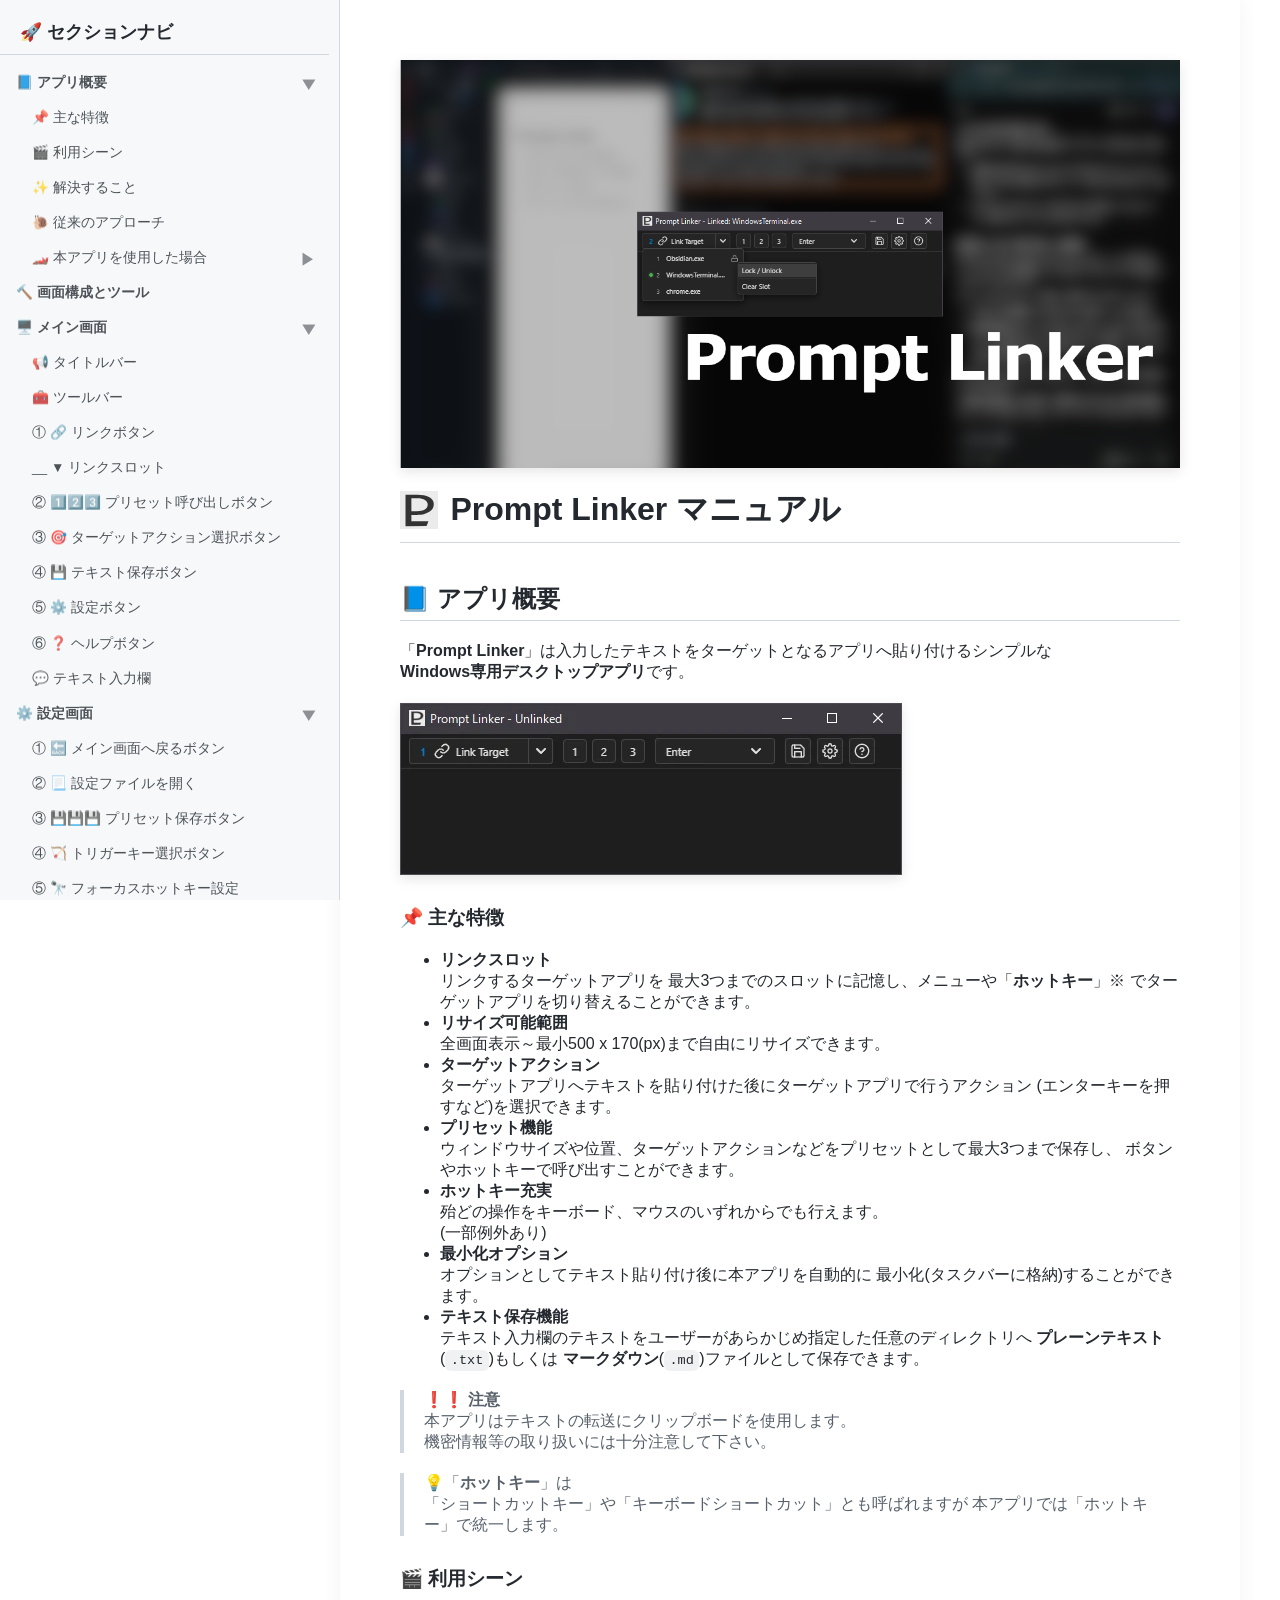
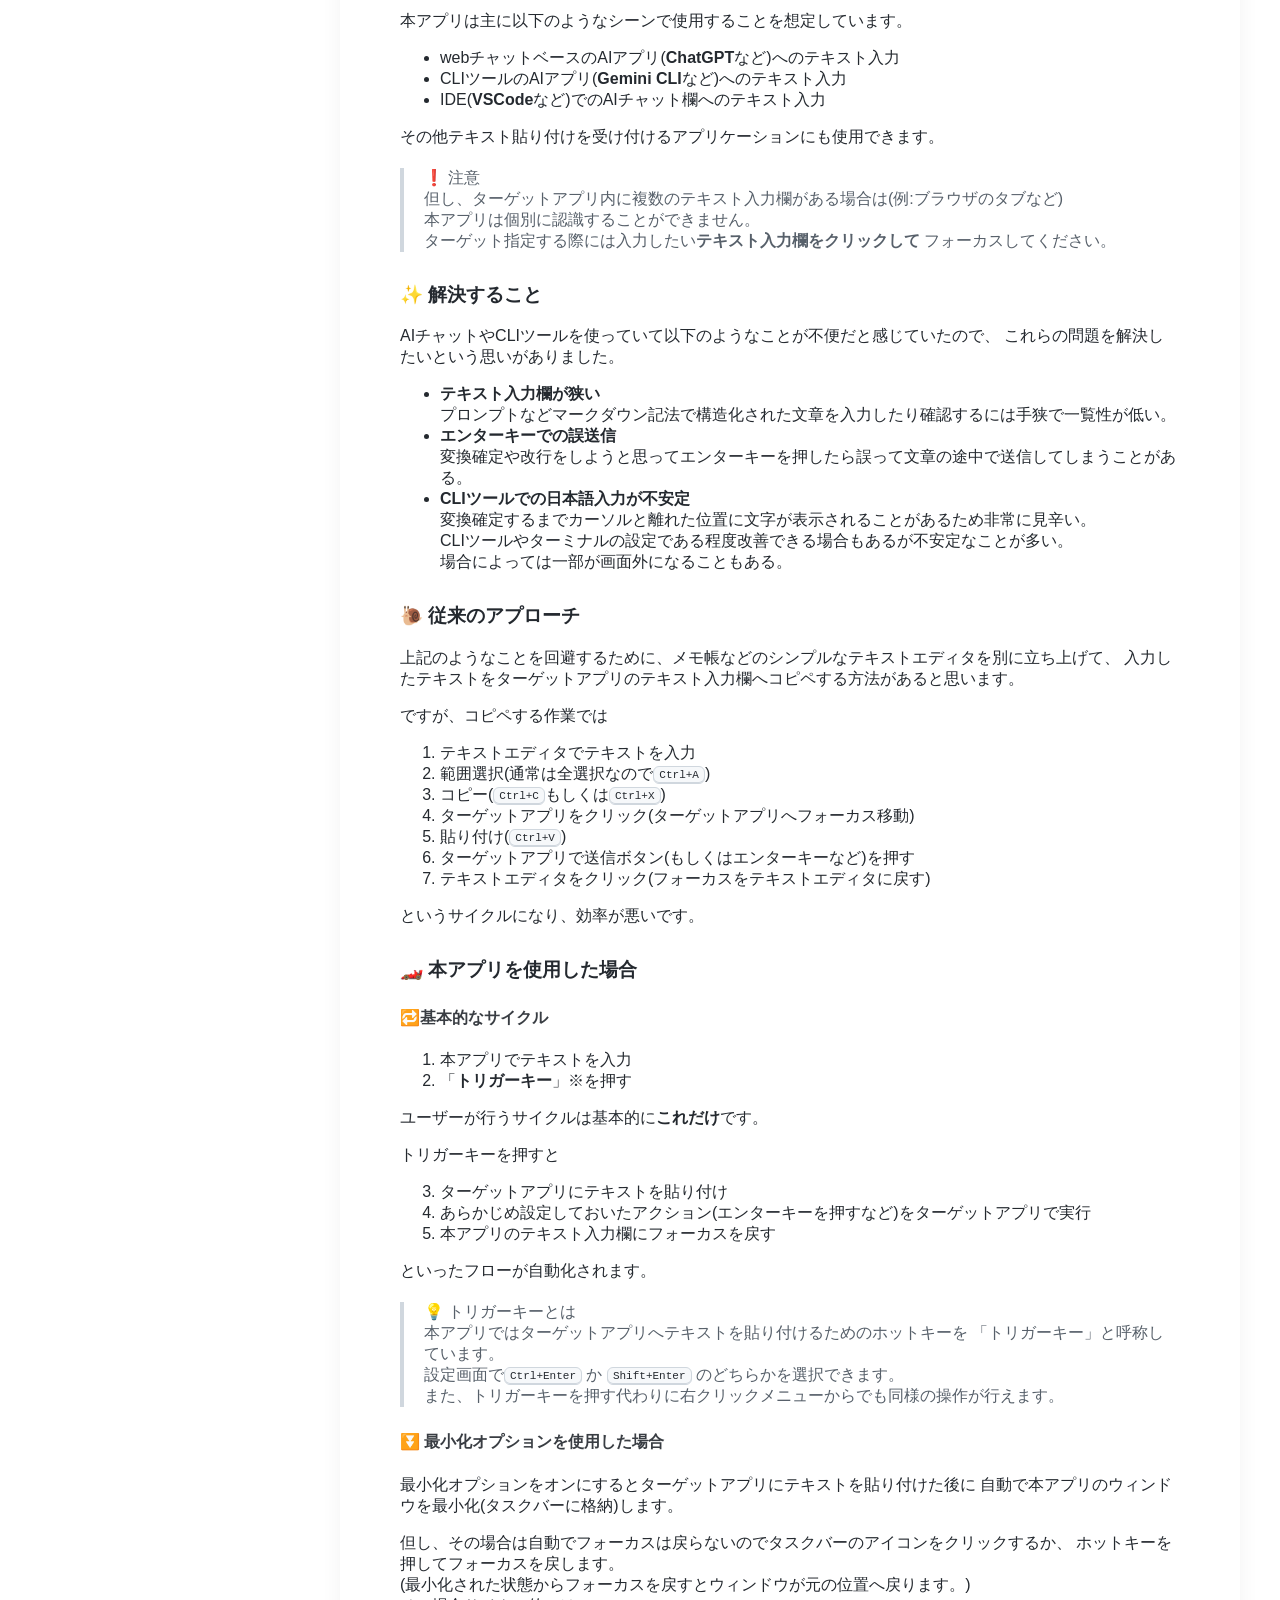
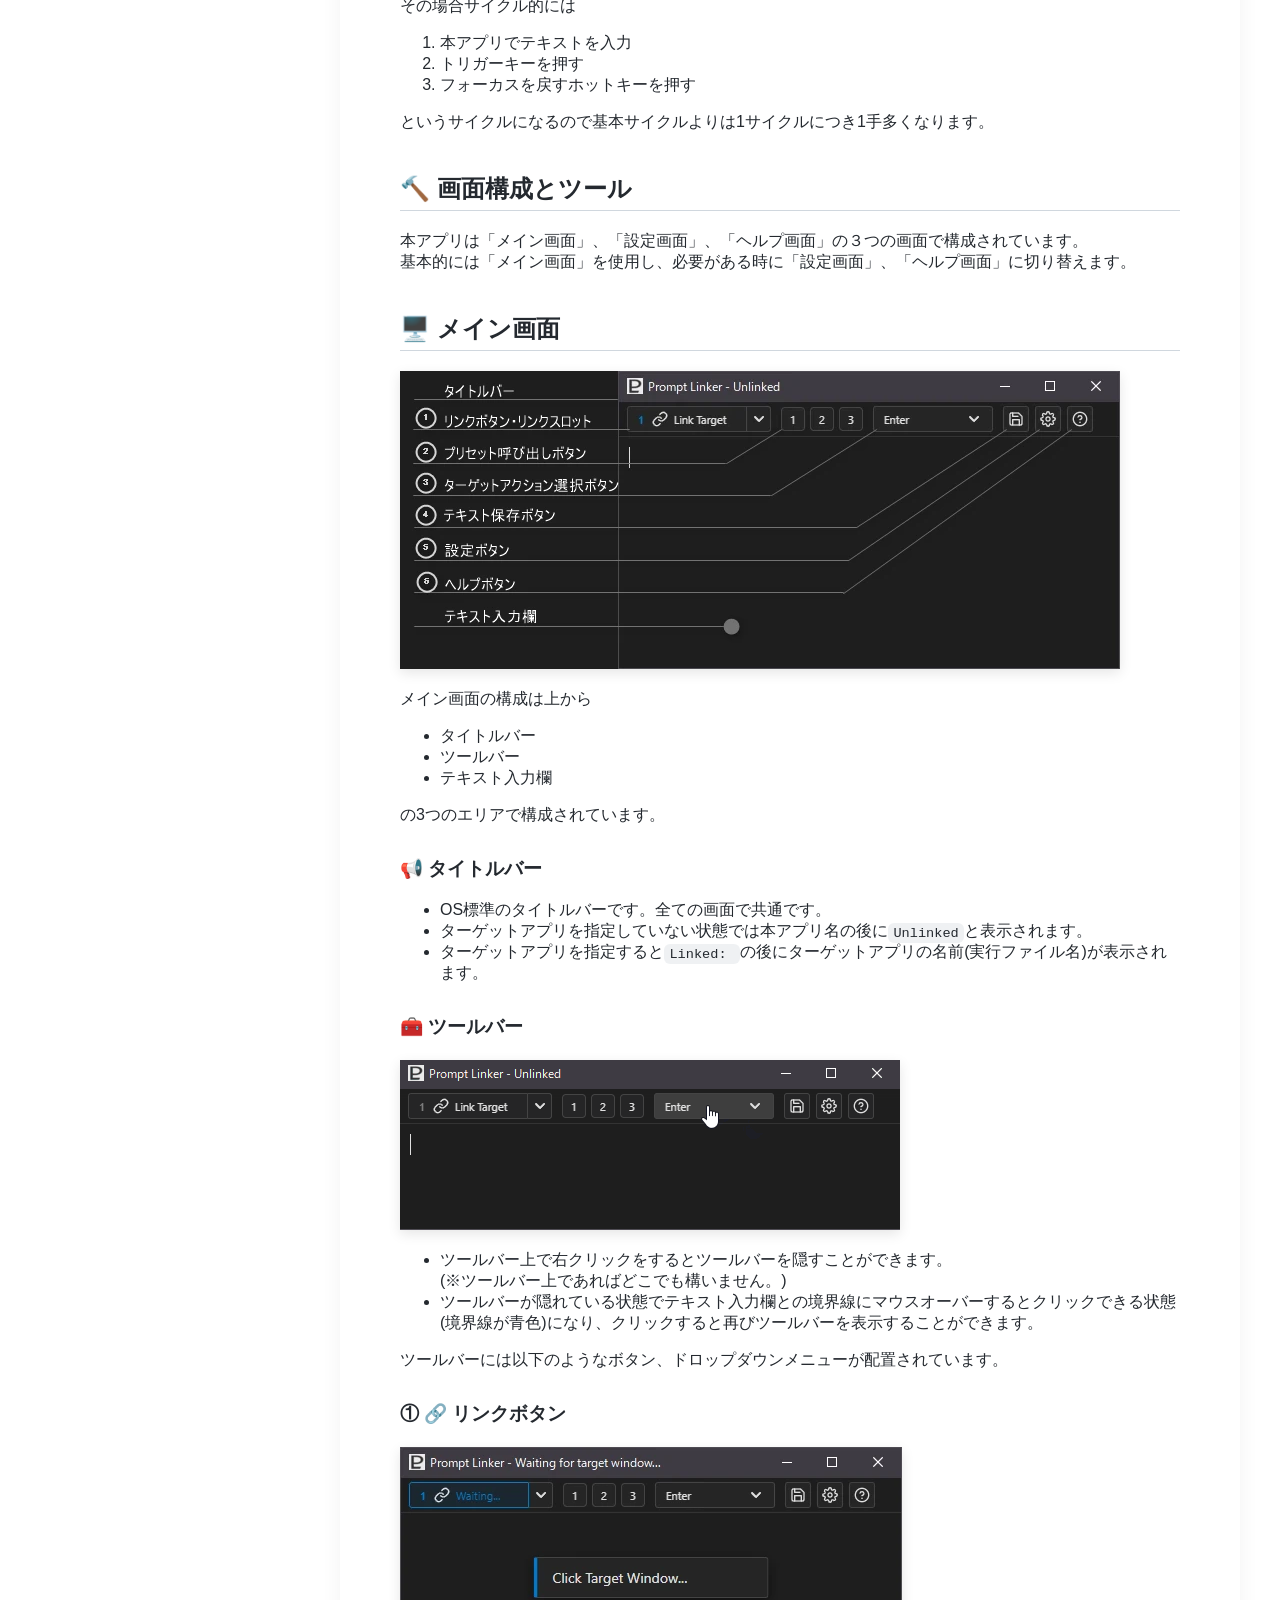
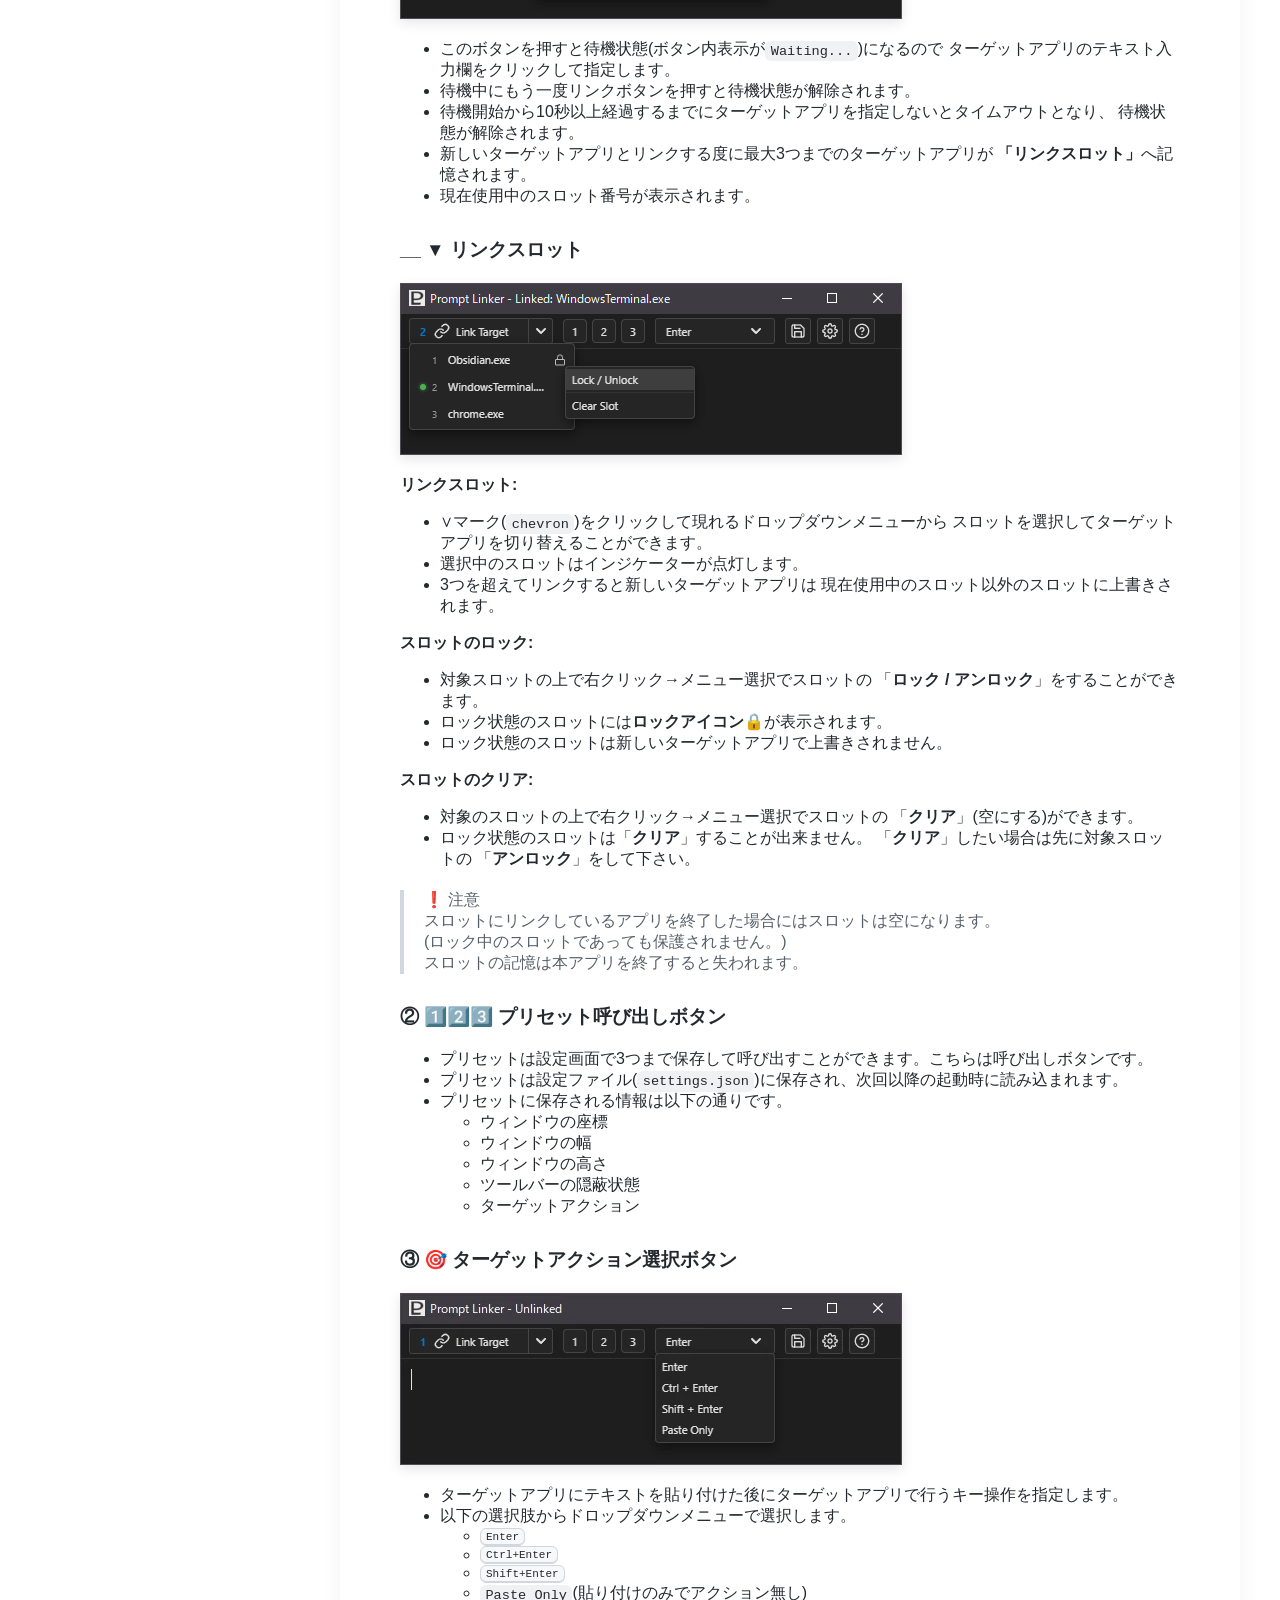
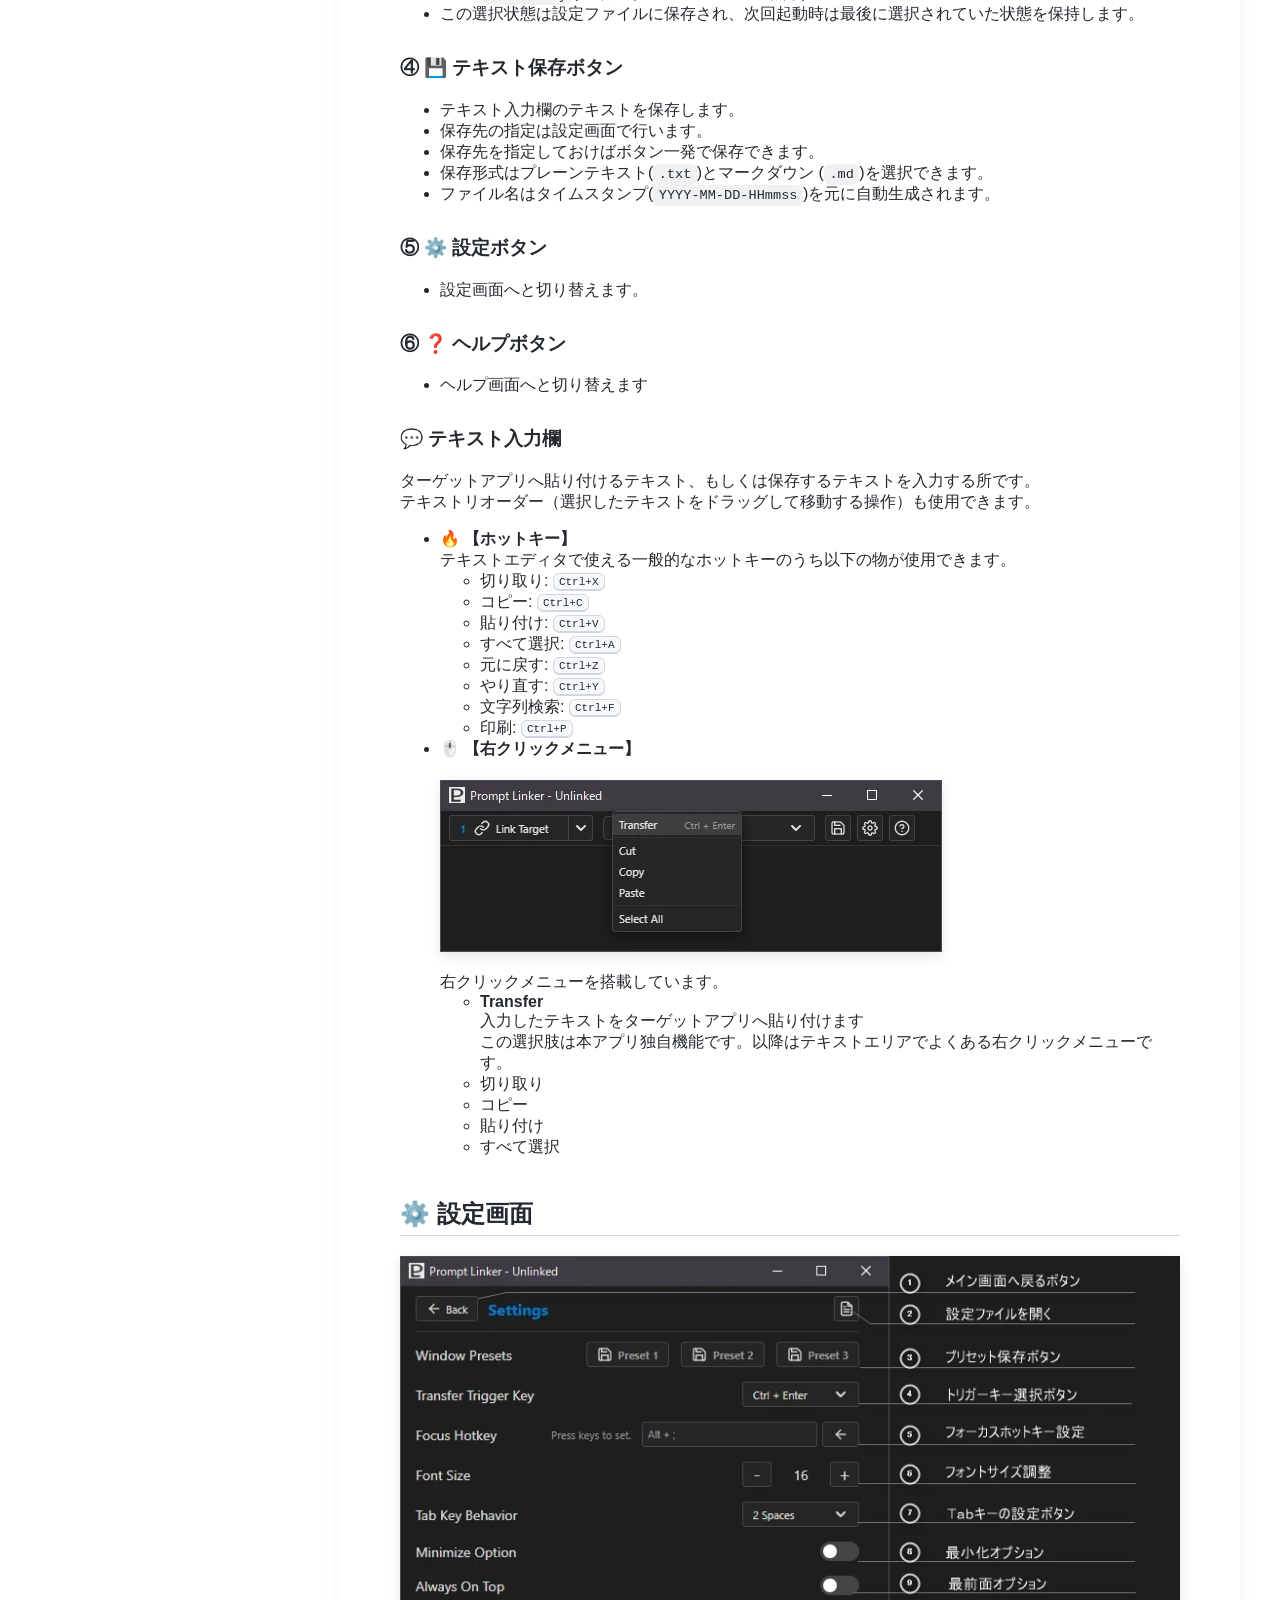
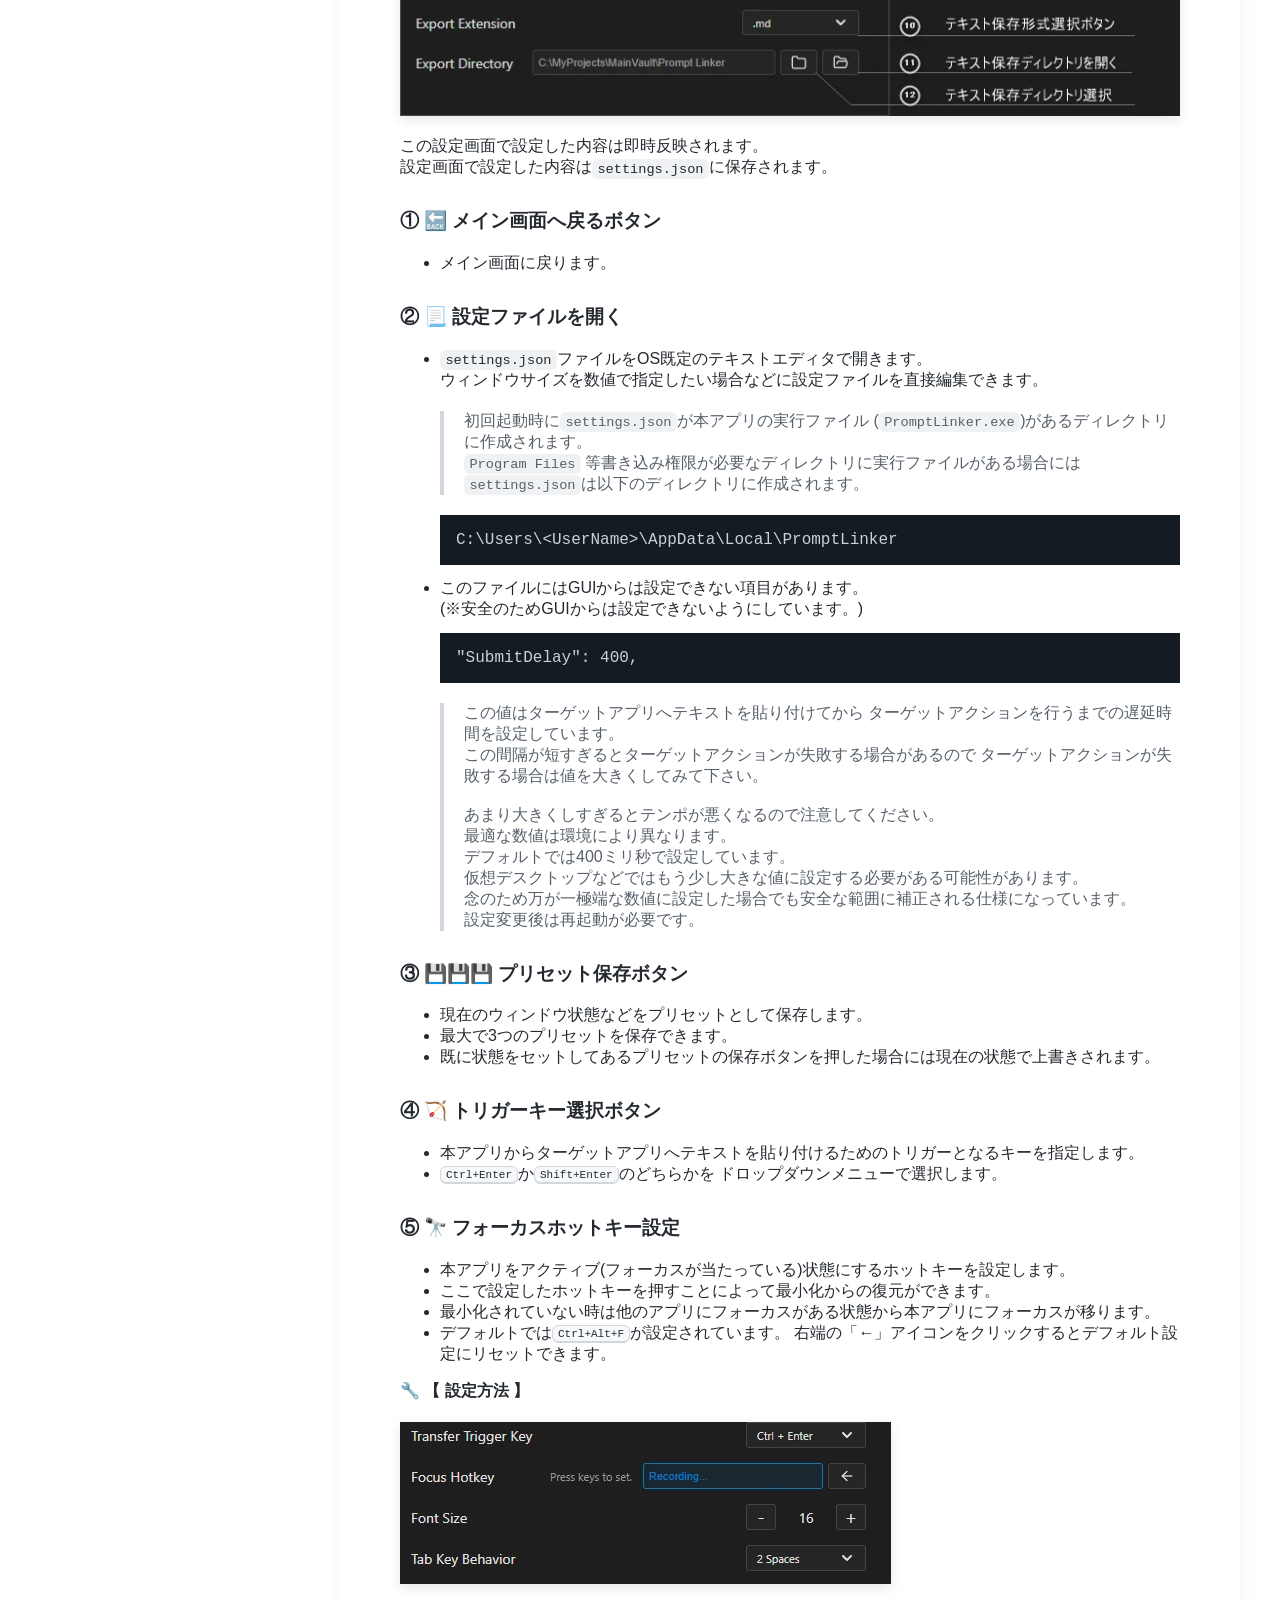
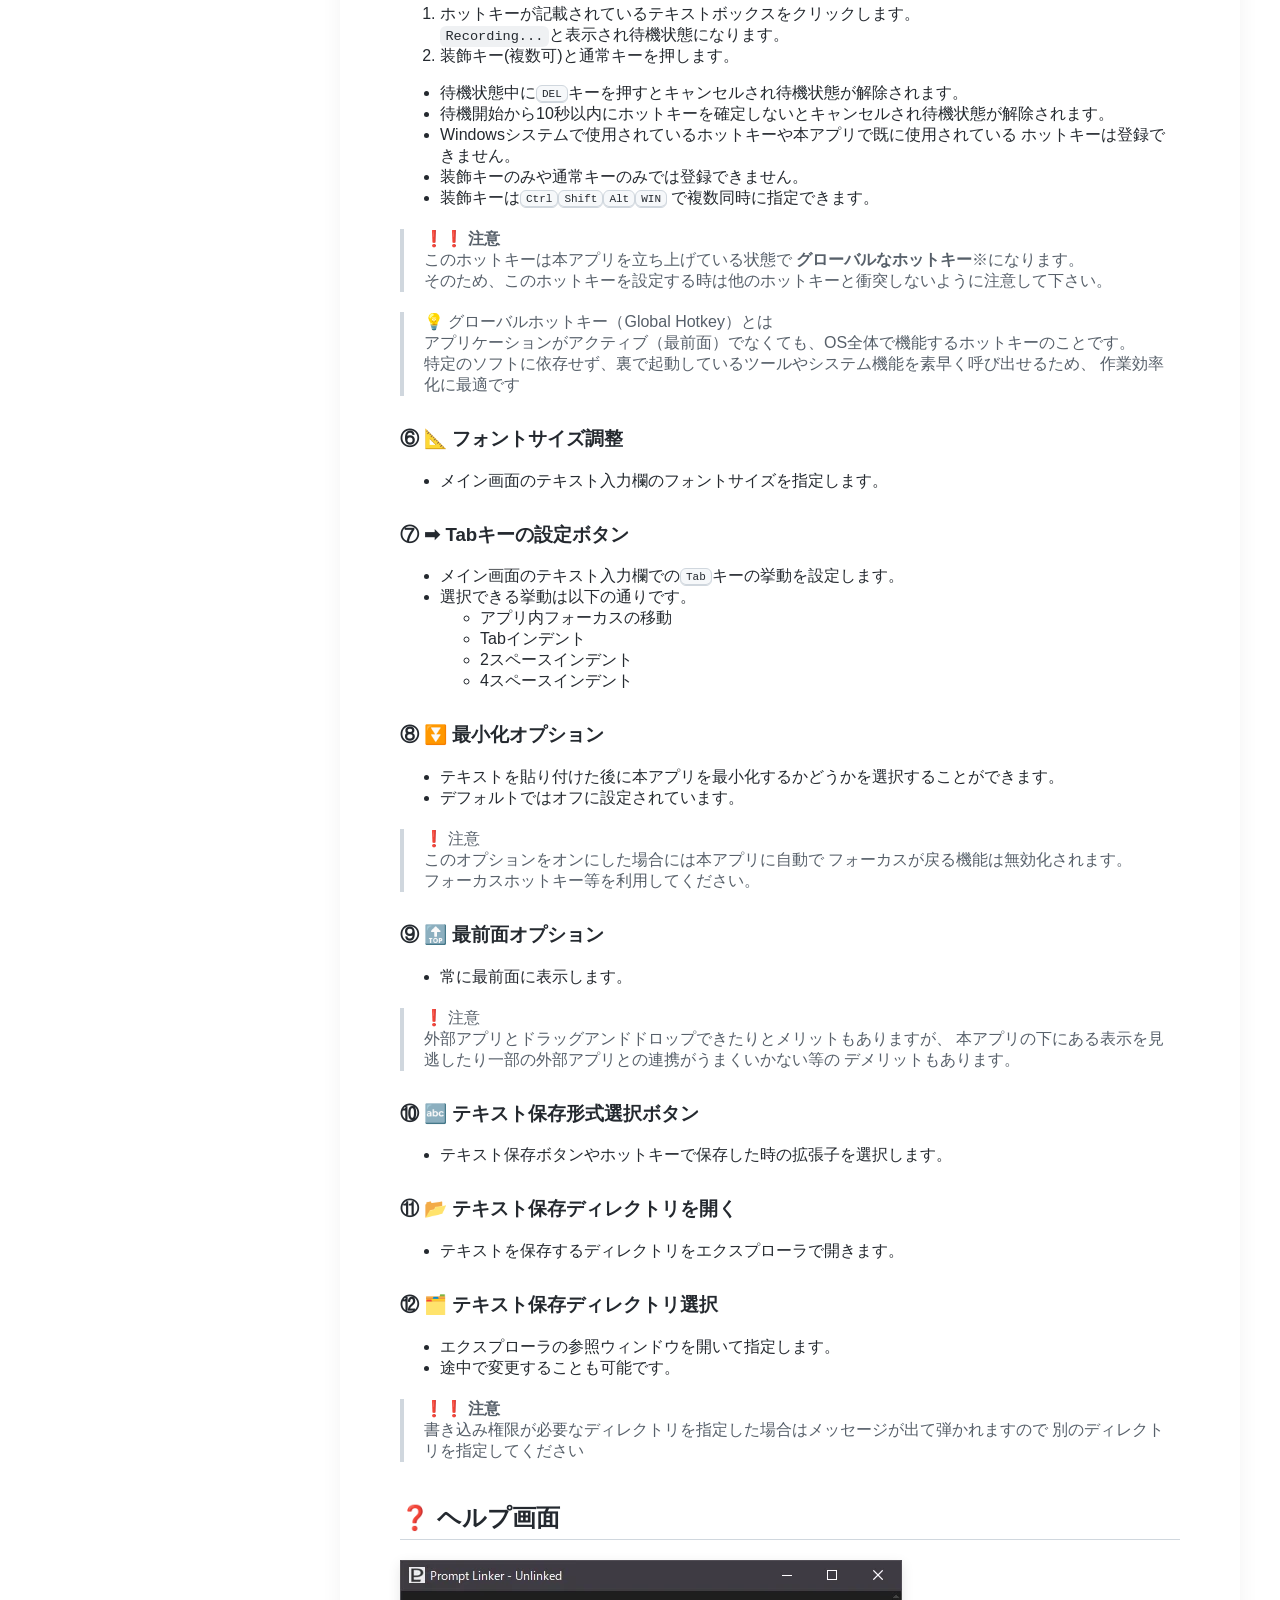
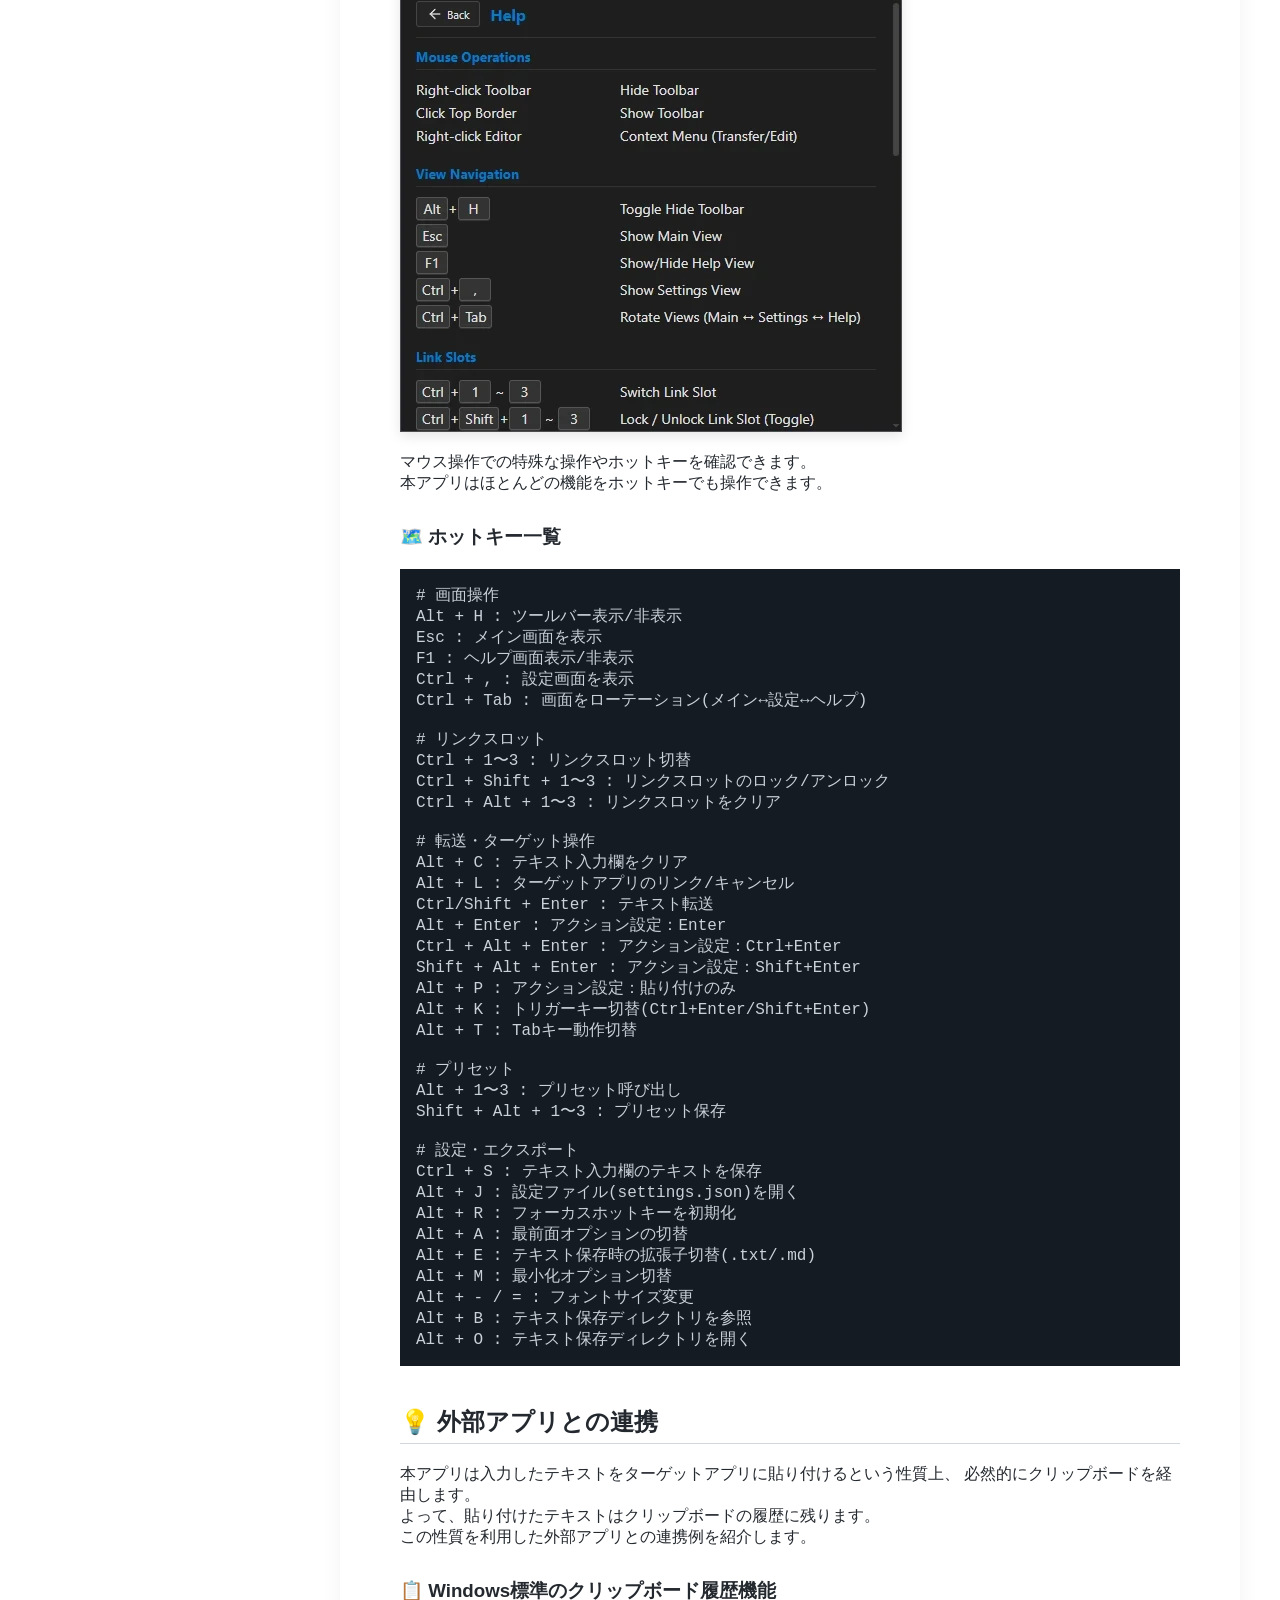
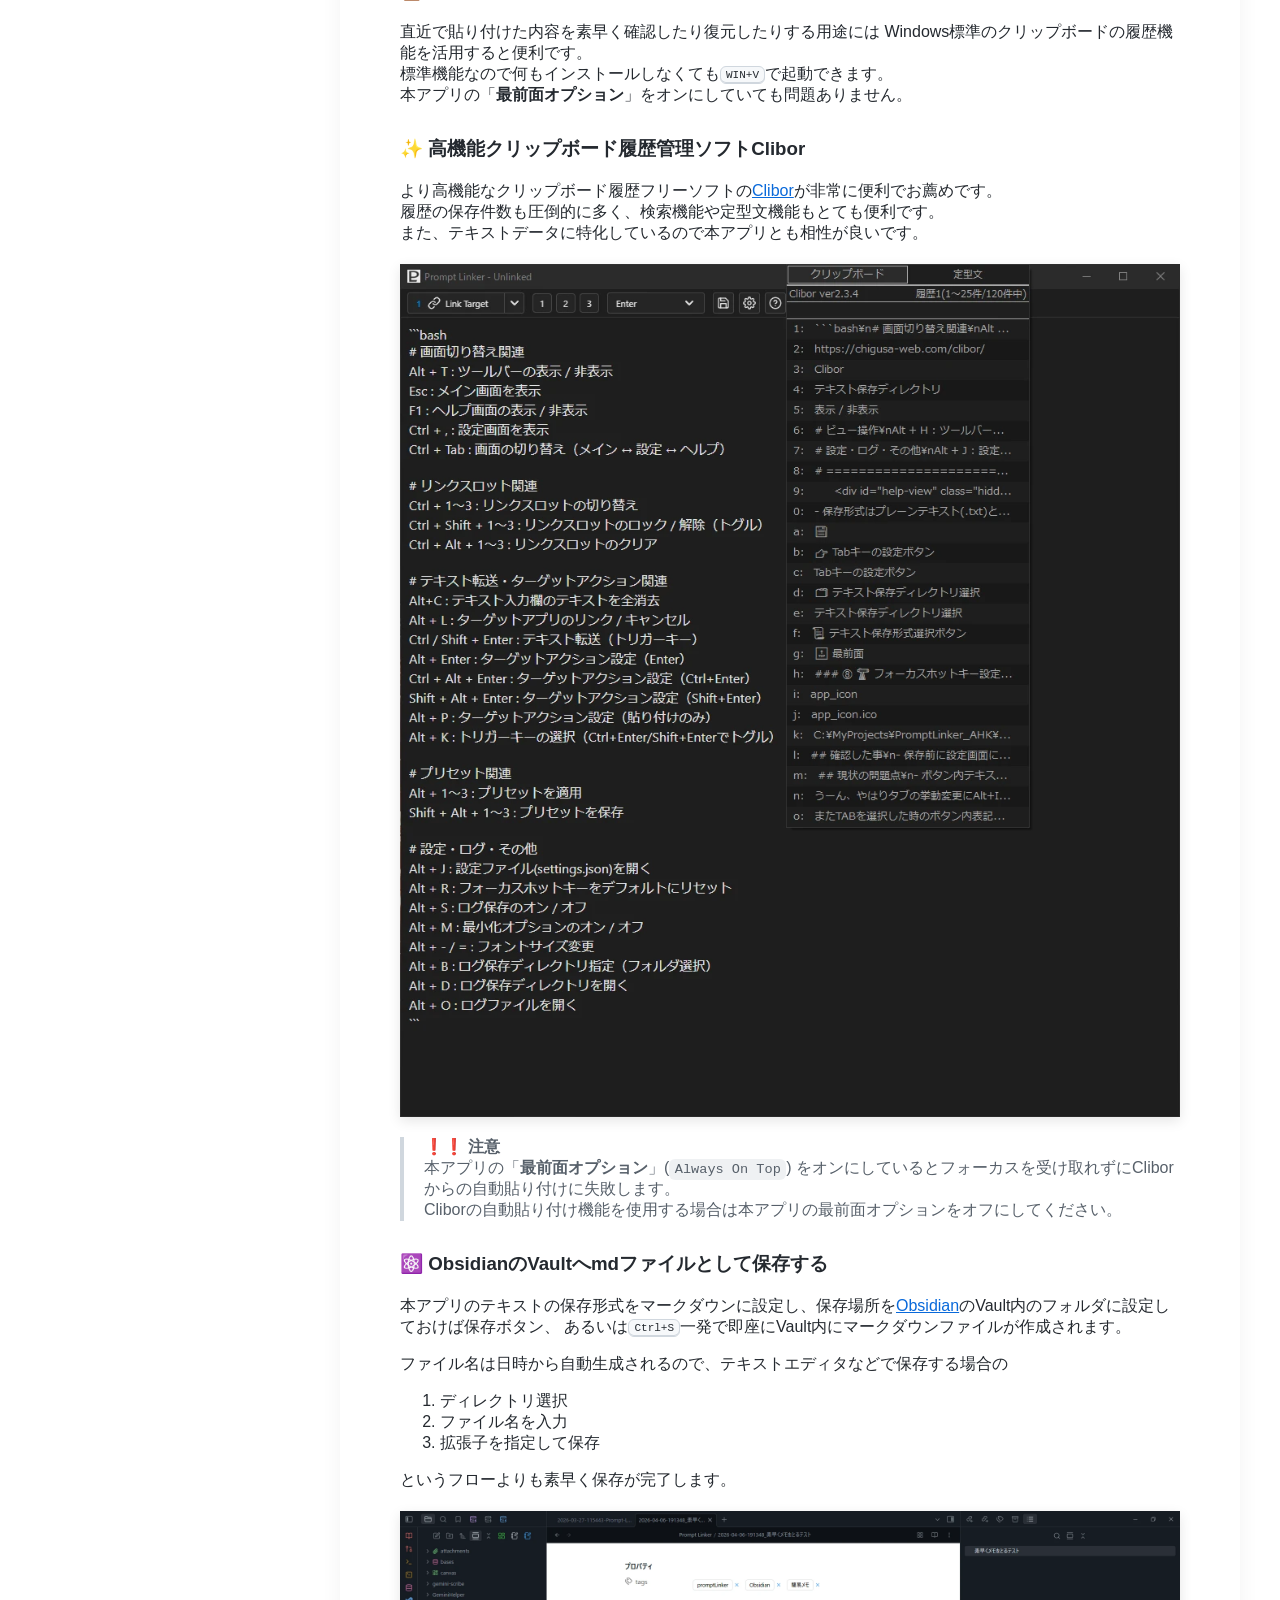
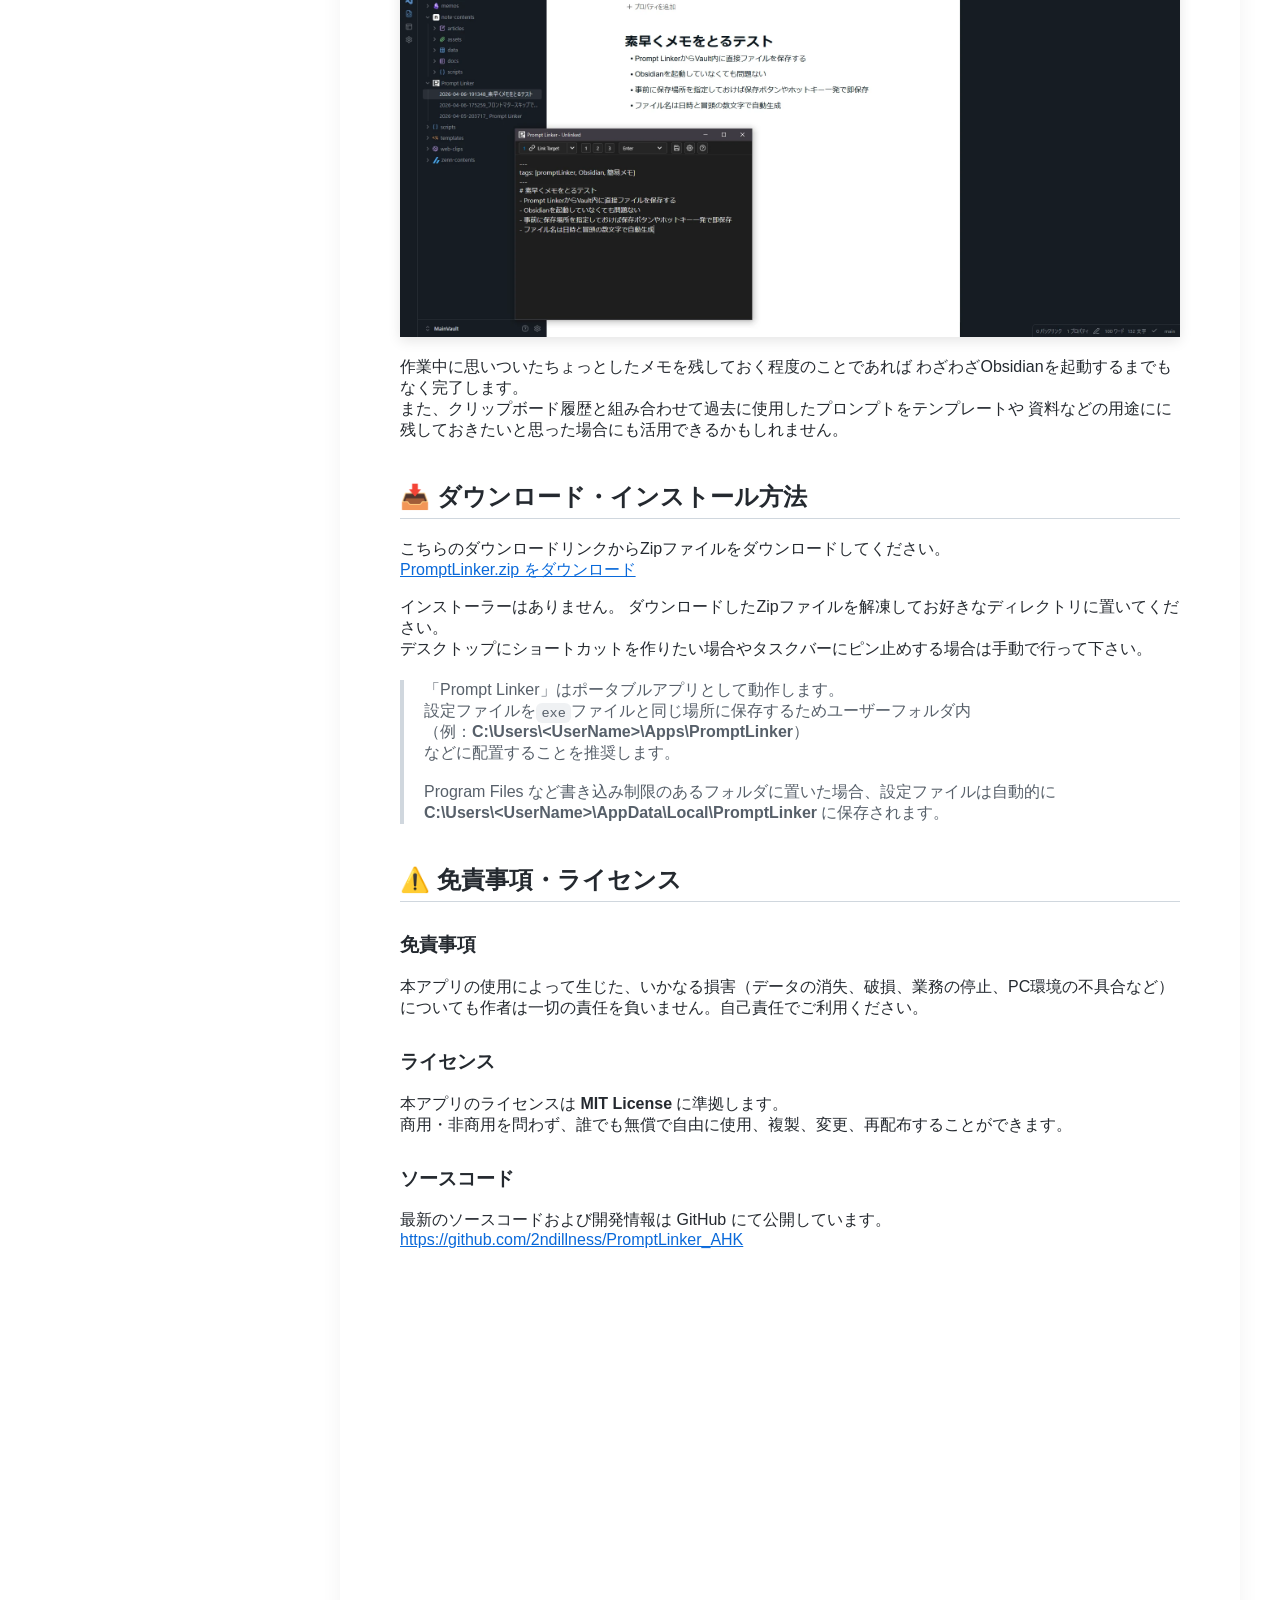
==== commit d0b6df9d: "オンラインマニュアル更新" ====
--- a/docs/index.html
+++ b/docs/index.html
@@ -13,11 +13,11 @@
     <meta property="og:type" content="website" />
     <meta
       property="og:url"
-      content="https://<あなたのユーザー名>.github.io/prompt-linker/"
+      content="https://2ndillness.github.io/PromptLinker_AHK/"
     />
     <meta
       property="og:image"
-      content="https://<あなたのユーザー名>.github.io/prompt-linker/assets/eyecatch.png"
+      content="https://2ndillness.github.io/PromptLinker_AHK/assets/eyecatch.png"
     />
     <meta property="og:site_name" content="Prompt Linker" />
 
@@ -30,7 +30,7 @@
     />
     <meta
       name="twitter:image"
-      content="https://<あなたのユーザー名>.github.io/prompt-linker/assets/eyecatch.png"
+      content="https://2ndillness.github.io/PromptLinker_AHK/assets/eyecatch.png"
     />
 
     <title>Prompt Linker マニュアル</title>
@@ -214,6 +214,9 @@
           <a href="#disclaimer-and-license" class="nav-h2"
             >⚠️ 免責事項・ライセンス</a
           >
+        </li>
+        <li>
+          <a href="#source-code" class="nav-h2">🔗 ソースコード</a>
         </li>
       </ul>
     </nav>
@@ -283,7 +286,7 @@
       </ul>
       <blockquote>
         ❗❗ <strong>注意</strong><br />
-        本アプリはテキストの送信にクリップボードを使用します。<br />
+        本アプリはテキストの転送にクリップボードを使用します。<br />
         機密情報等の取り扱いには十分注意して下さい。
       </blockquote>
       <blockquote>
@@ -952,8 +955,11 @@
       <h2 id="download-and-installation">📥 ダウンロード・インストール方法</h2>
       <p>
         こちらのダウンロードリンクからZipファイルをダウンロードしてください。<br />
-        <a href="" target="_blank" rel="noopener noreferrer"
-          >ダウンロードリンク設置予定場所</a
+        <a
+          href="https://github.com/2ndillness/PromptLinker_AHK/releases/latest/download/PromptLinker.zip"
+          target="_blank"
+          rel="noopener noreferrer"
+          >PromptLinker.zip をダウンロード</a
         >
       </p>
       <p>
@@ -984,6 +990,16 @@
         本アプリのライセンスは <strong>MIT License</strong> に準拠します。<br />
         商用・非商用を問わず、誰でも無償で自由に使用、複製、変更、再配布することができます。
       </p>
+      <h3 id="source-code">ソースコード</h3>
+      <p>
+        最新のソースコードおよび開発情報は GitHub にて公開しています。<br />
+        <a
+          href="https://github.com/2ndillness/PromptLinker_AHK"
+          target="_blank"
+          rel="noopener noreferrer"
+          >https://github.com/2ndillness/PromptLinker_AHK</a
+        >
+      </p>
     </main>
     <script src="js/script.js"></script>
   </body>
--- a/docs/css/style.css
+++ b/docs/css/style.css
@@ -195,6 +195,7 @@
   max-width: 900px;
   background-color: var(--bg-color);
   min-height: 100vh;
+  padding-bottom: 80vh;
   box-shadow: var(--main-shadow);
   transition: background-color 0.3s;
 }
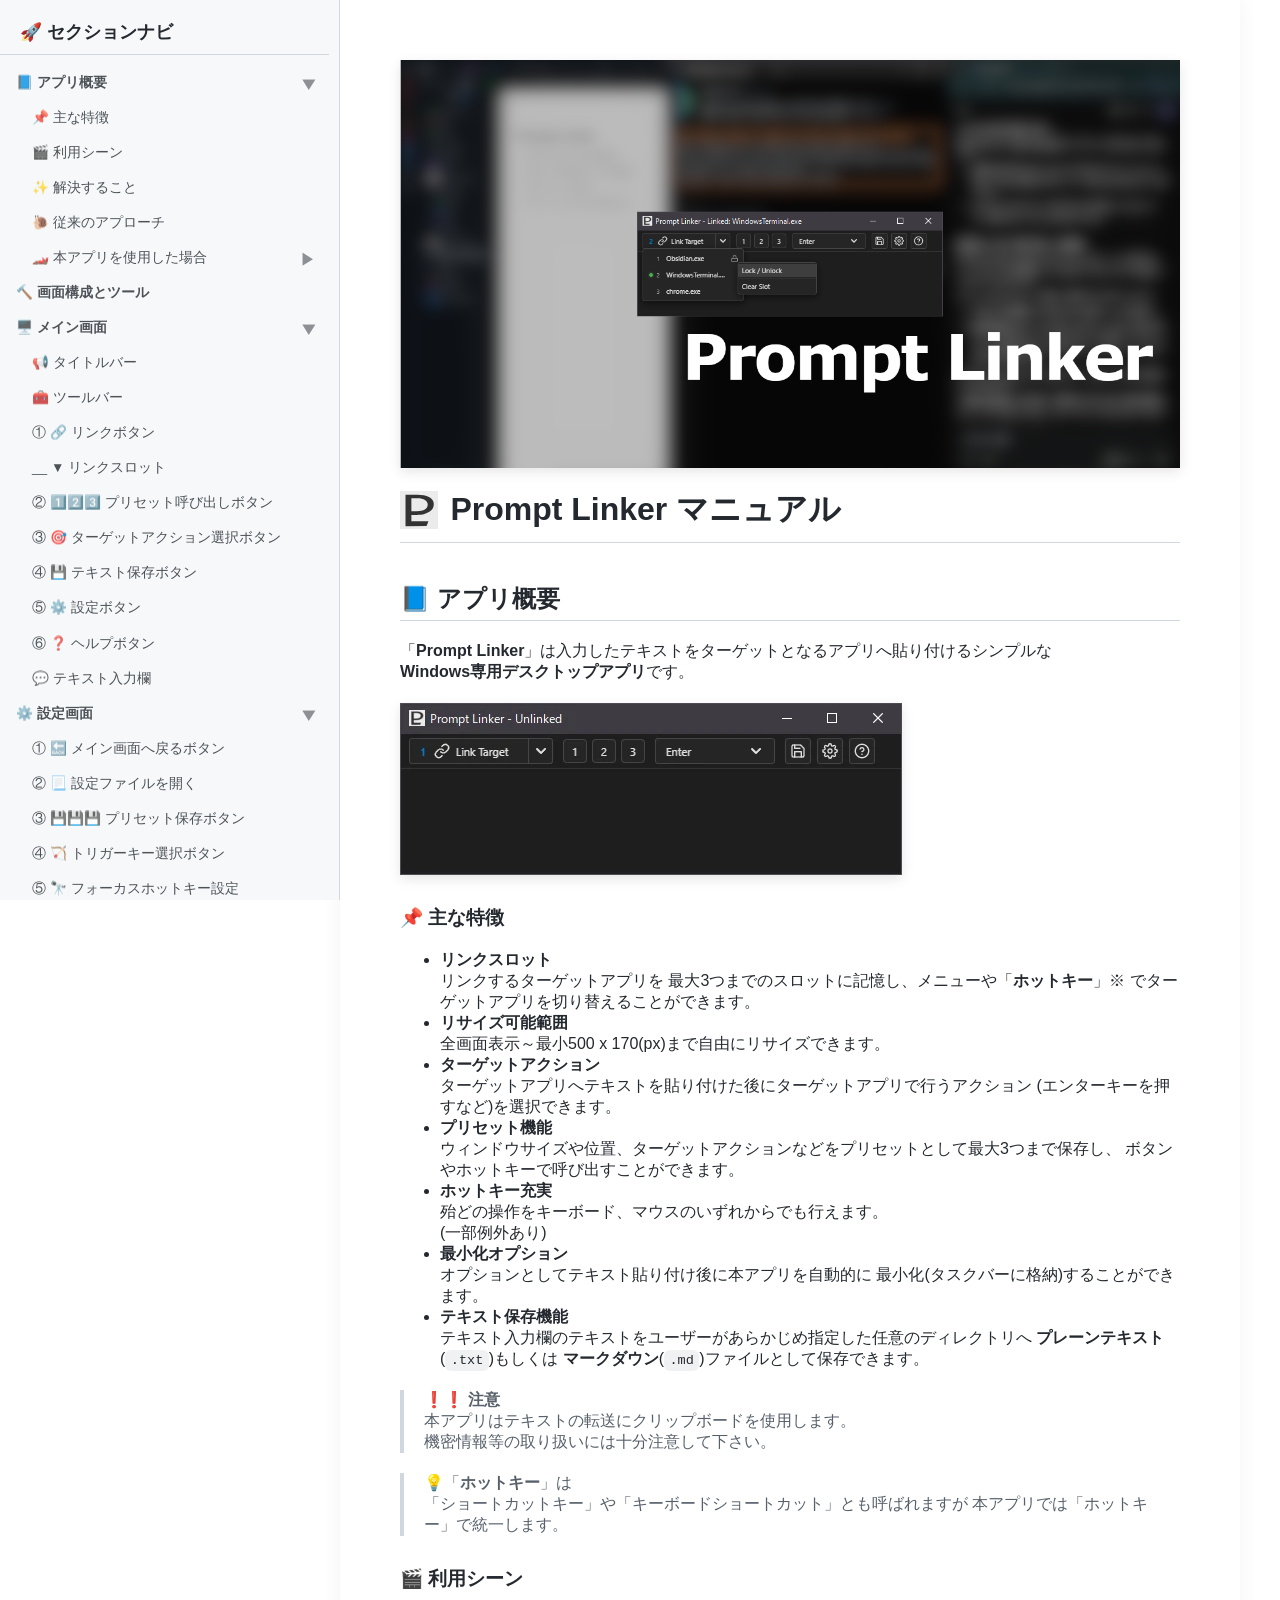
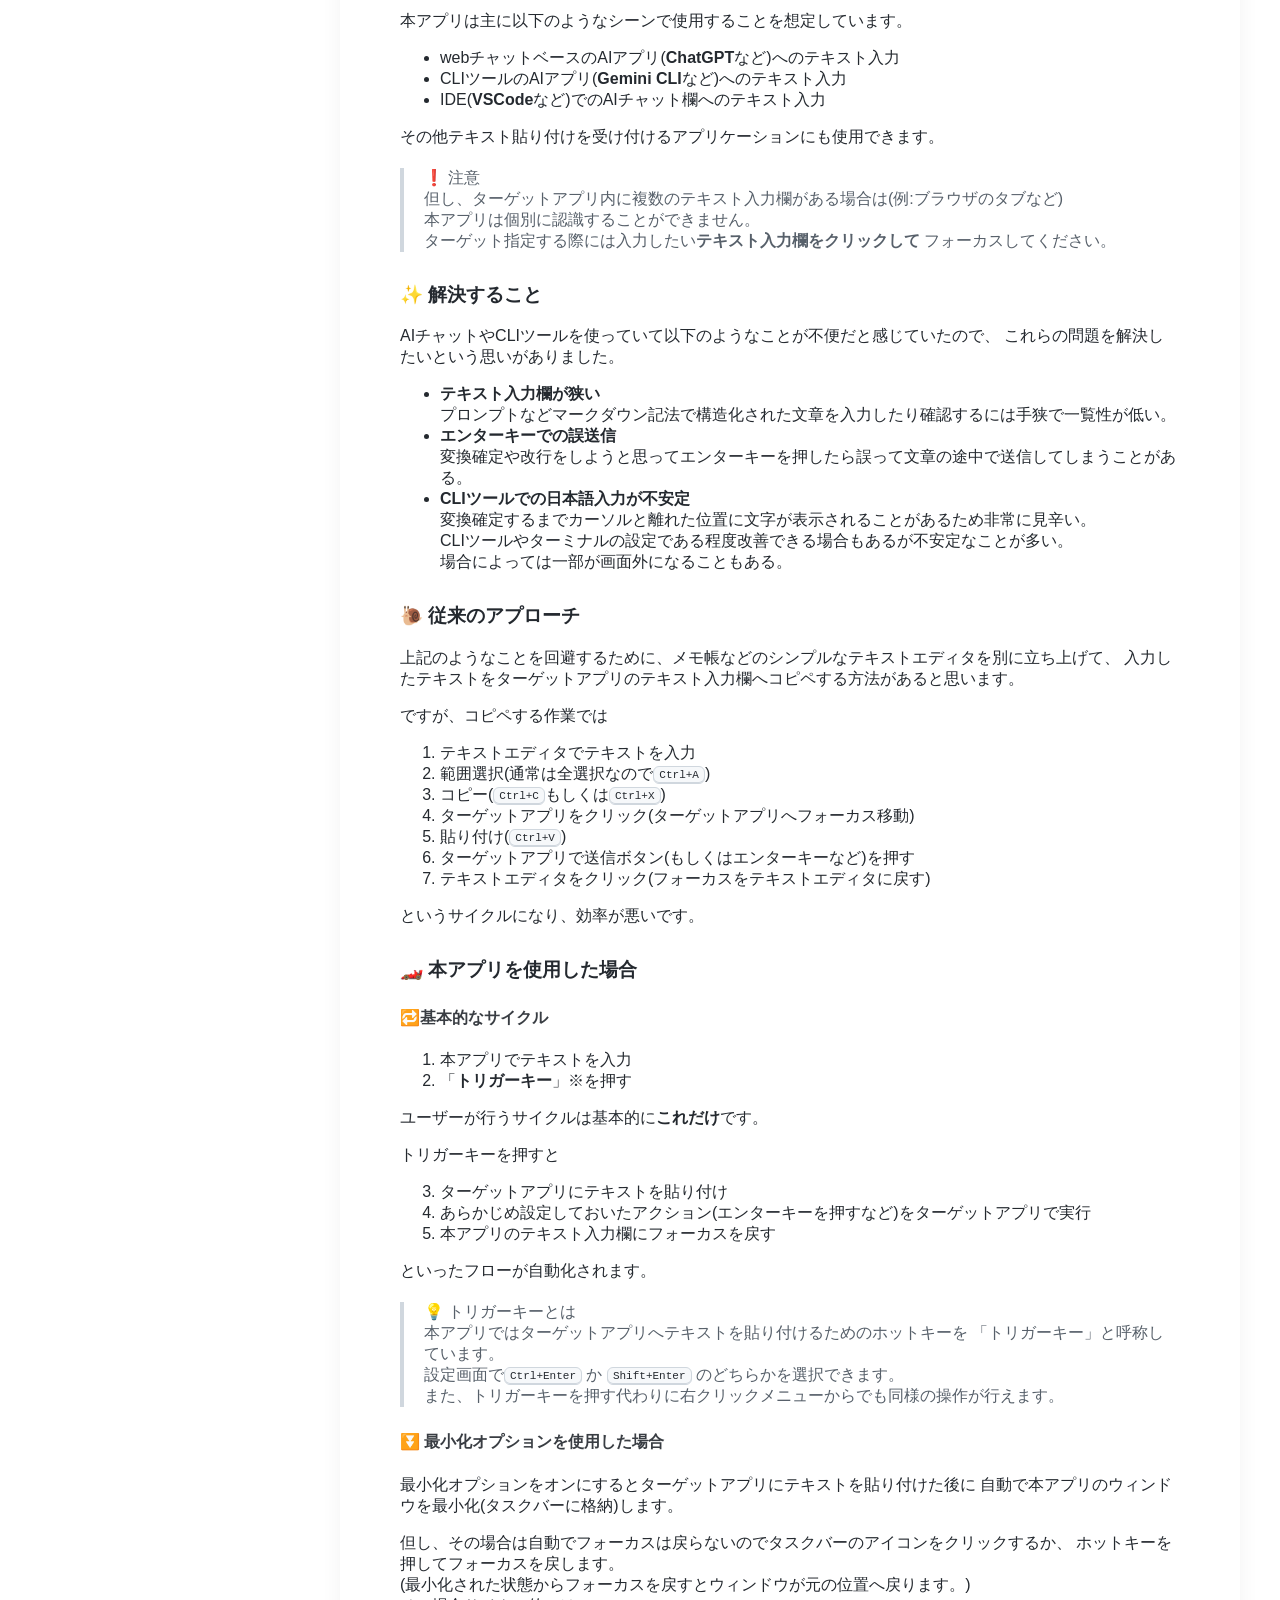
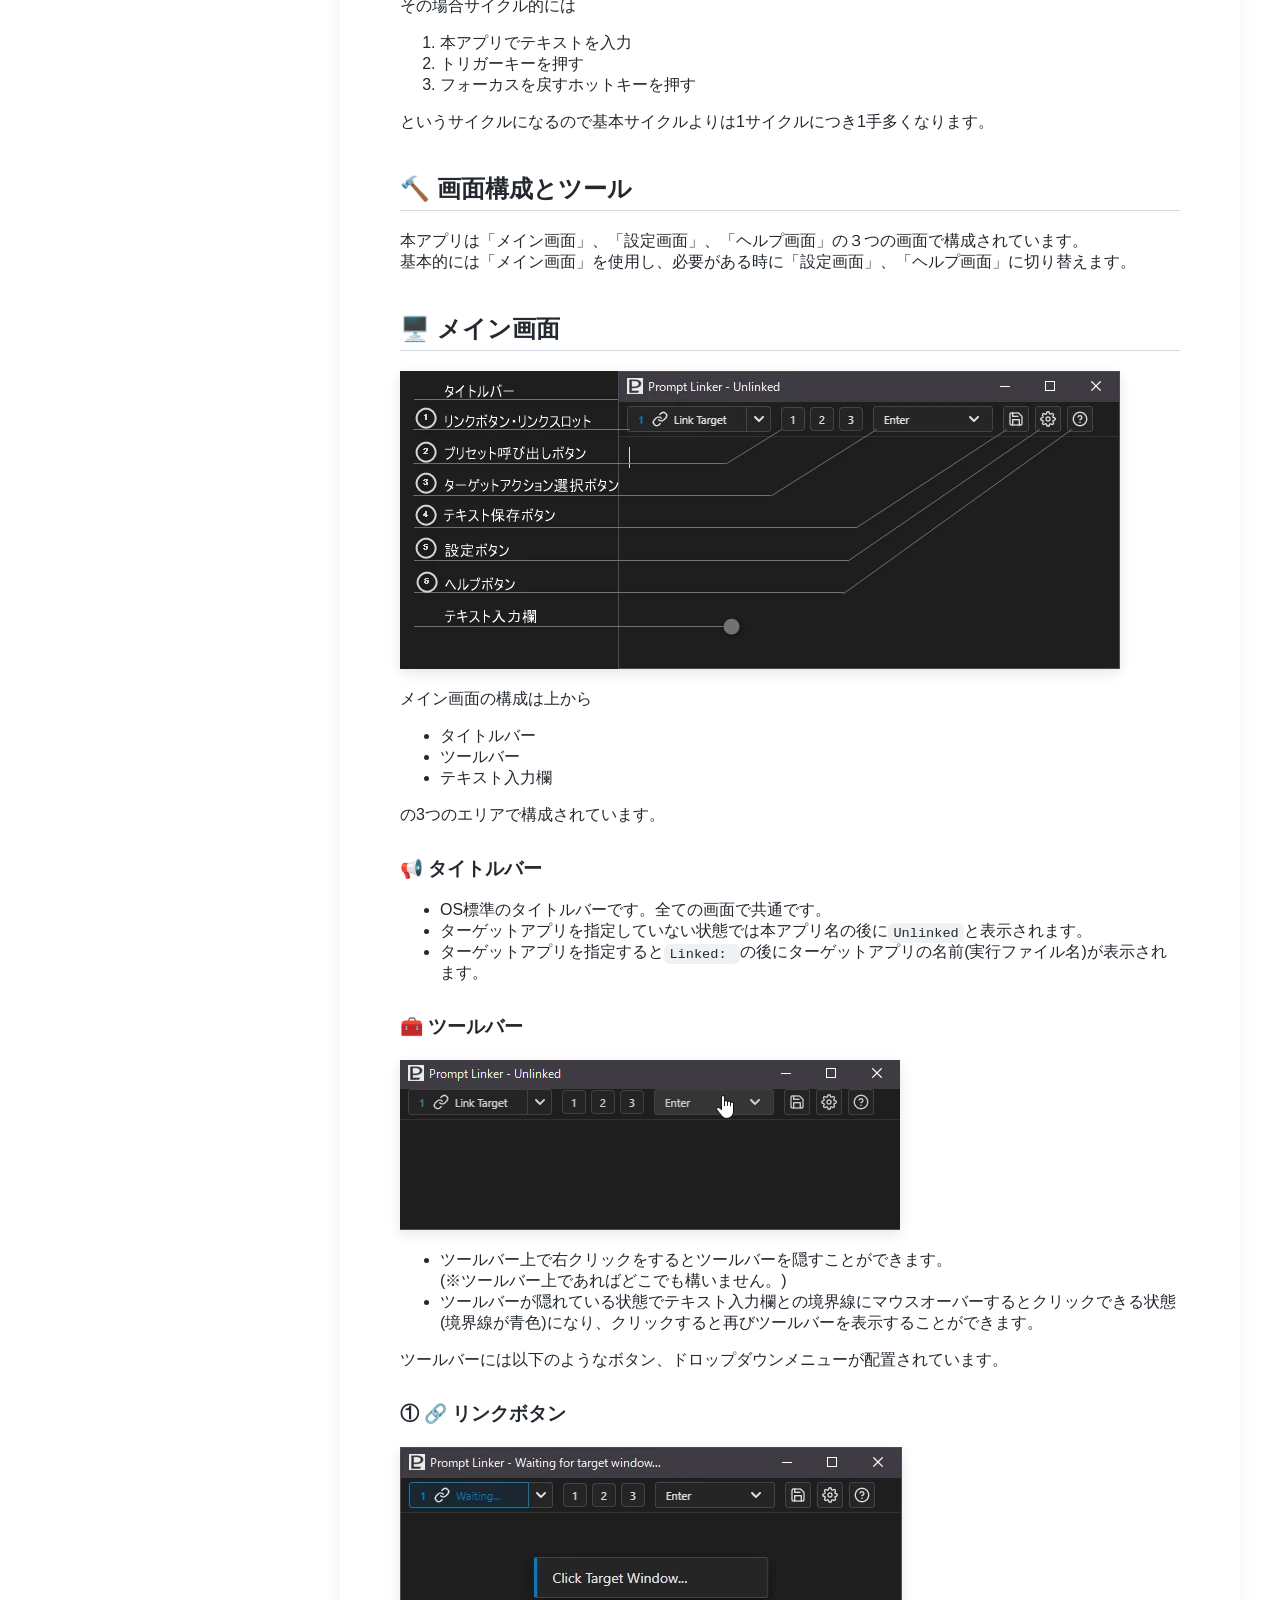
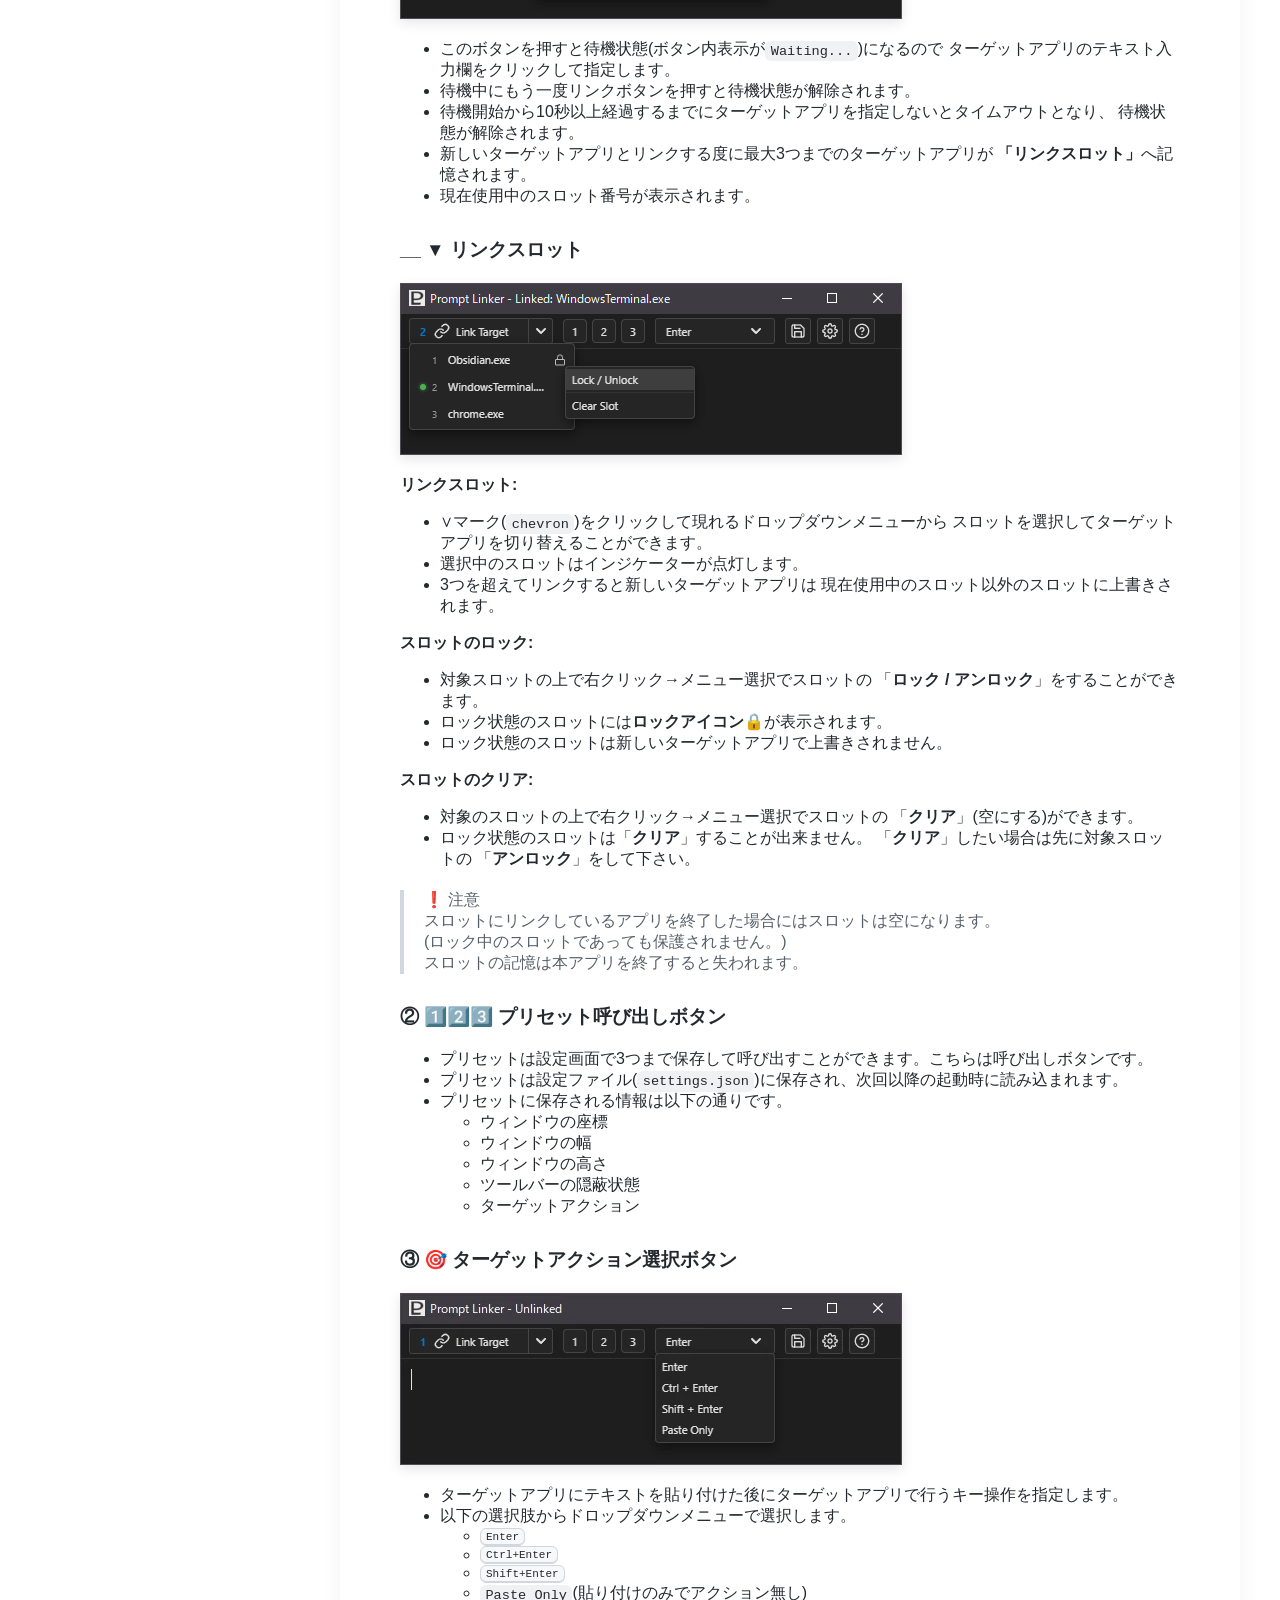
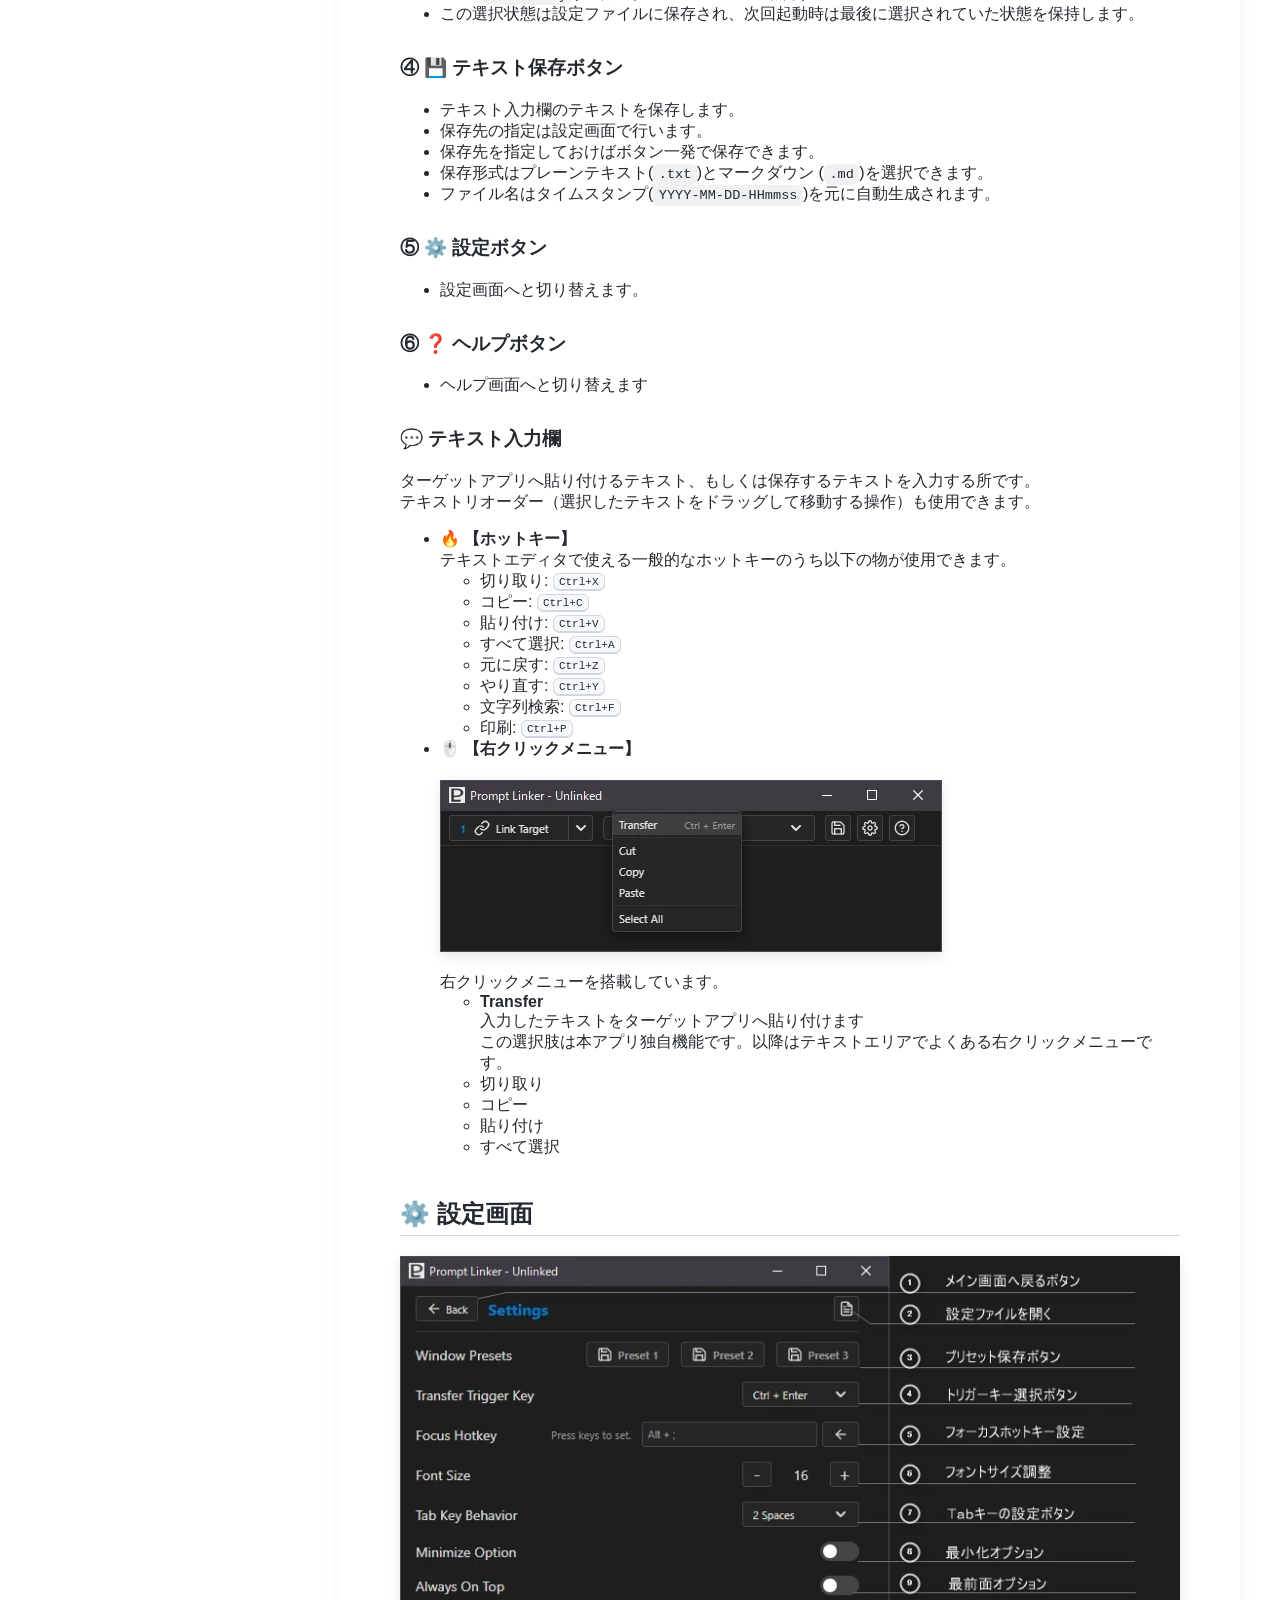
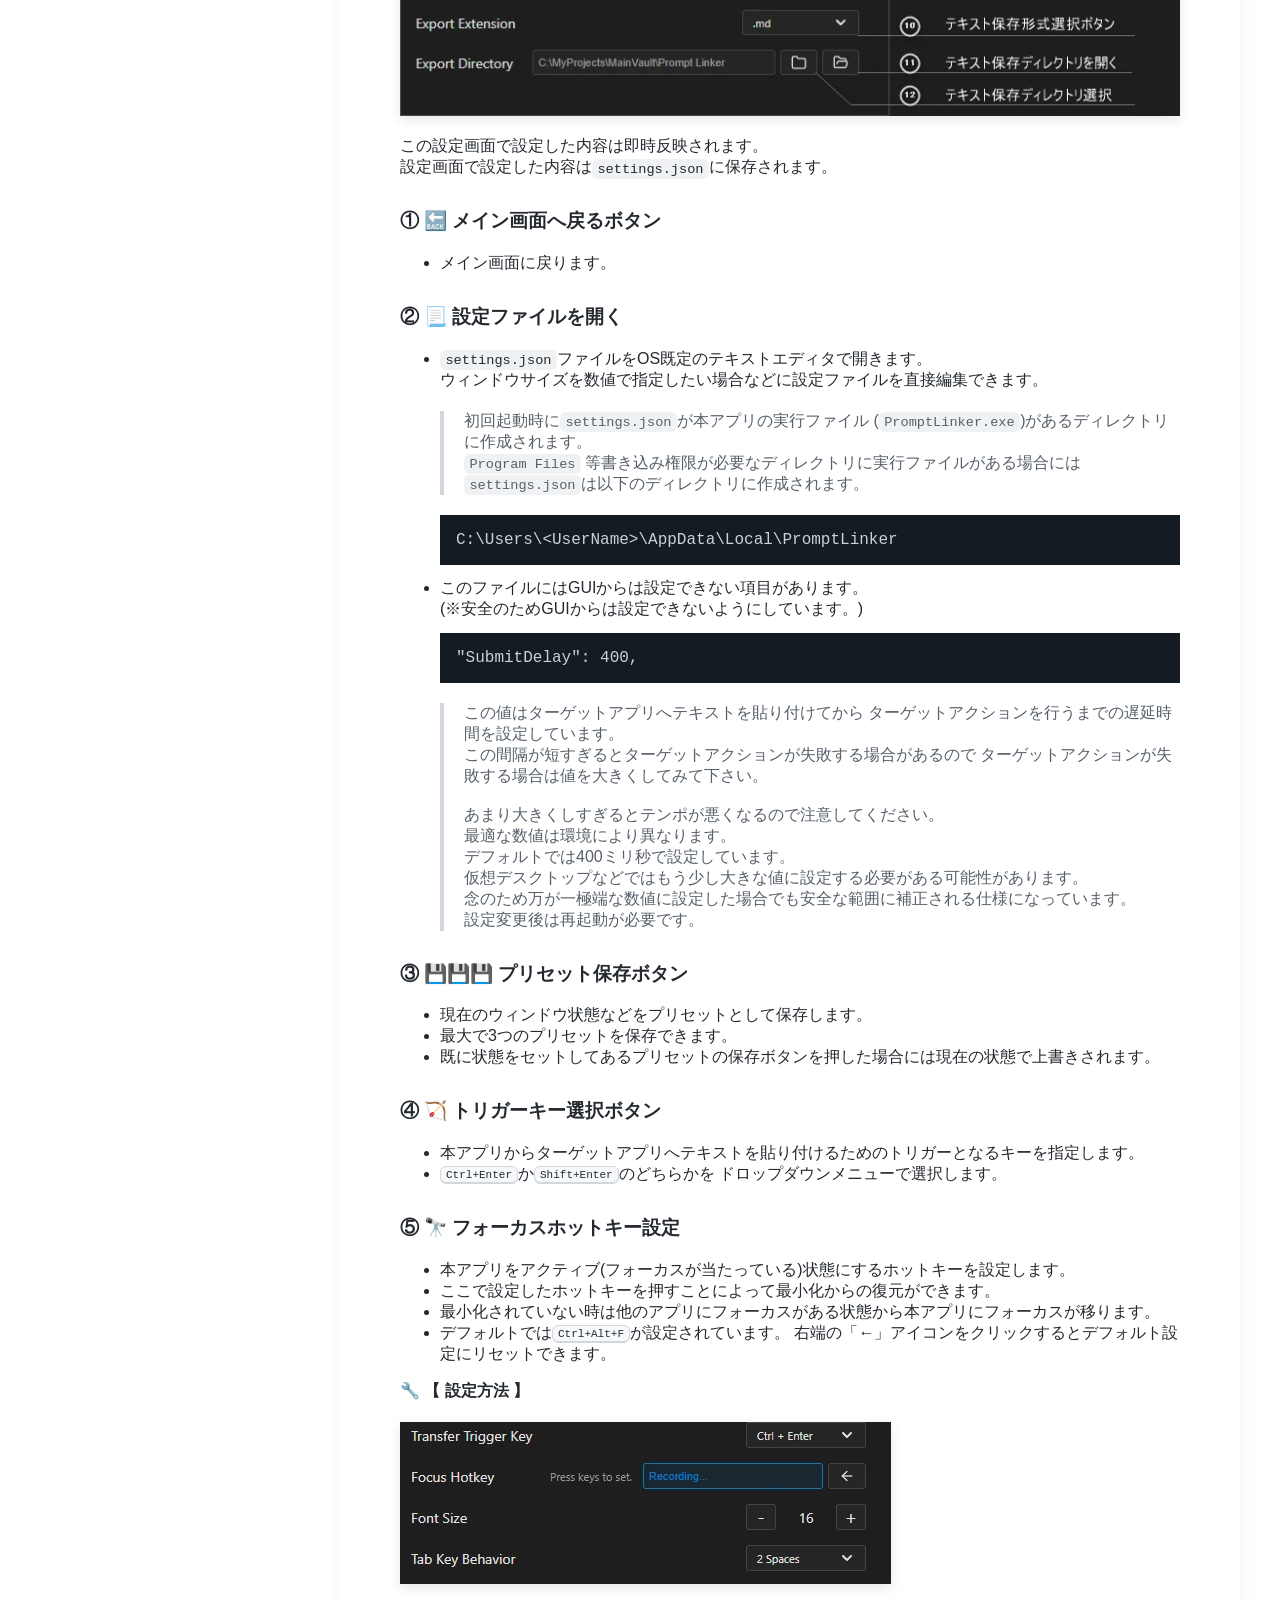
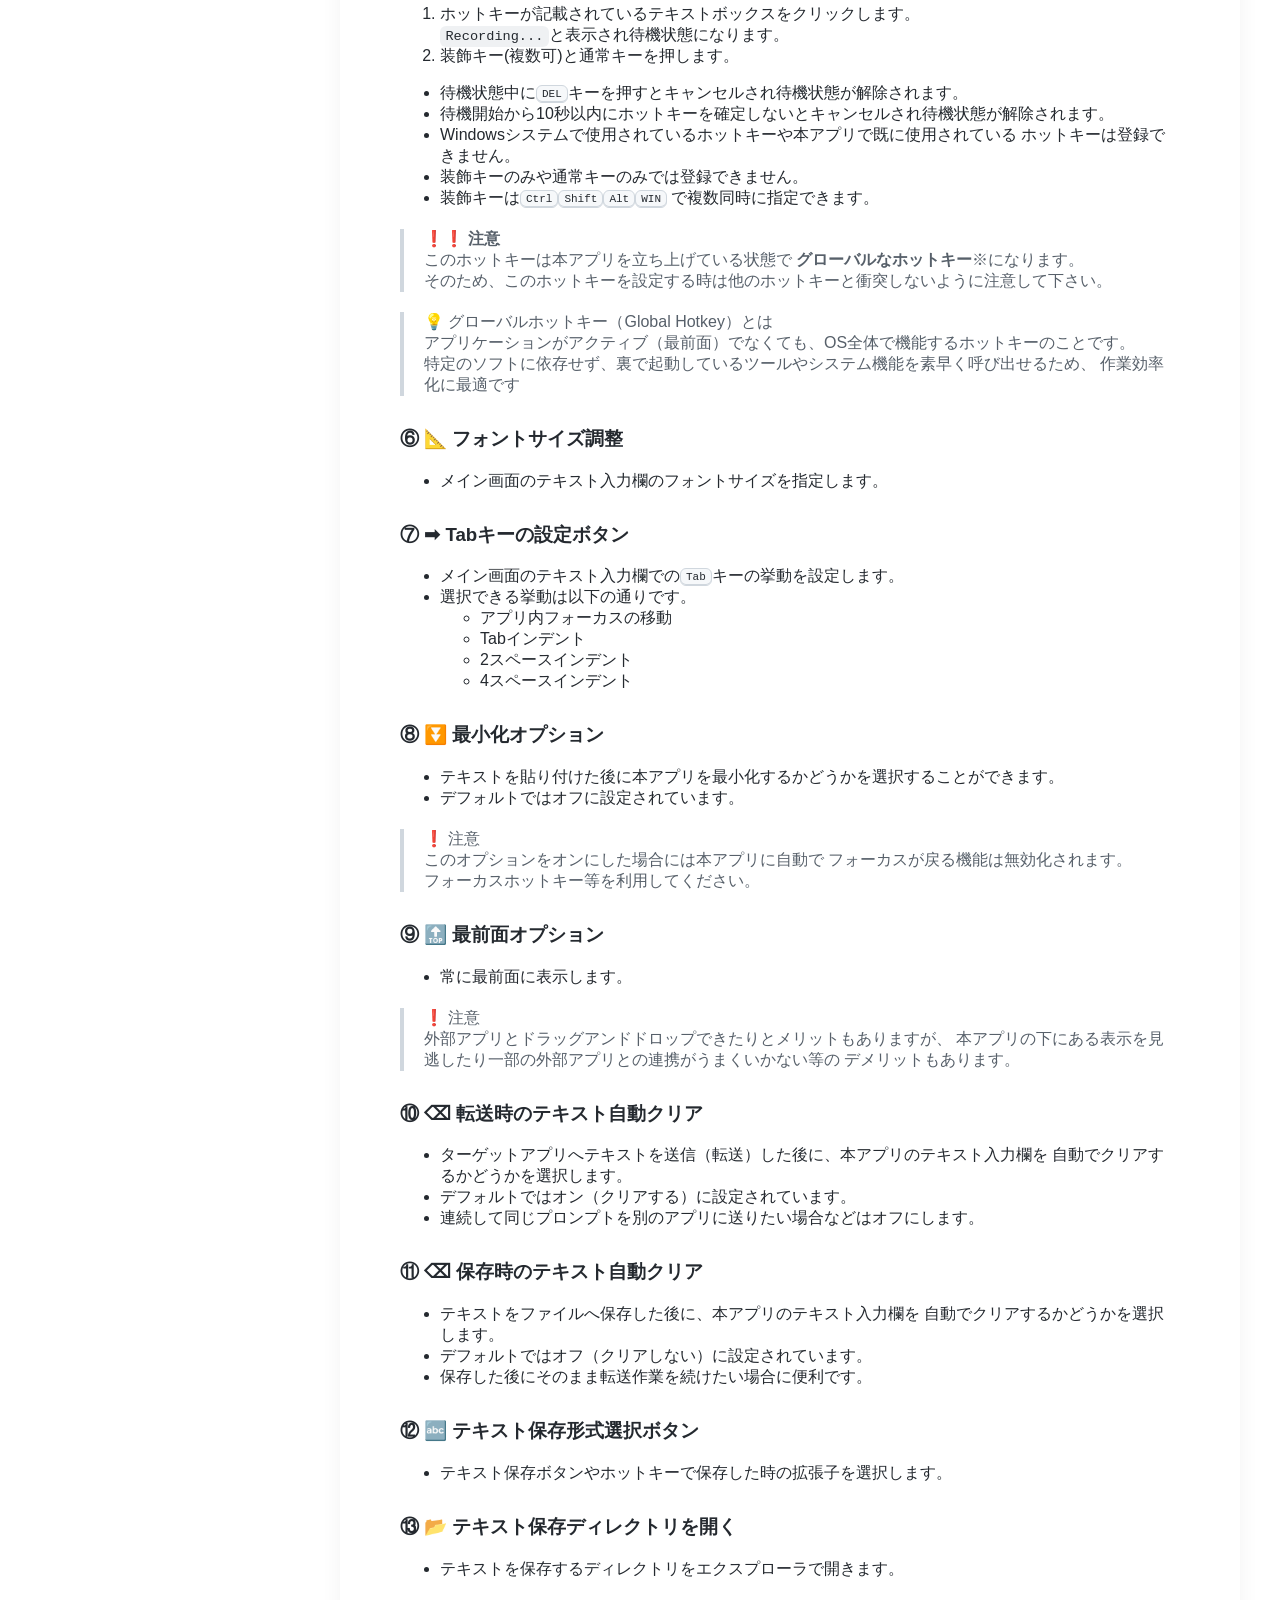
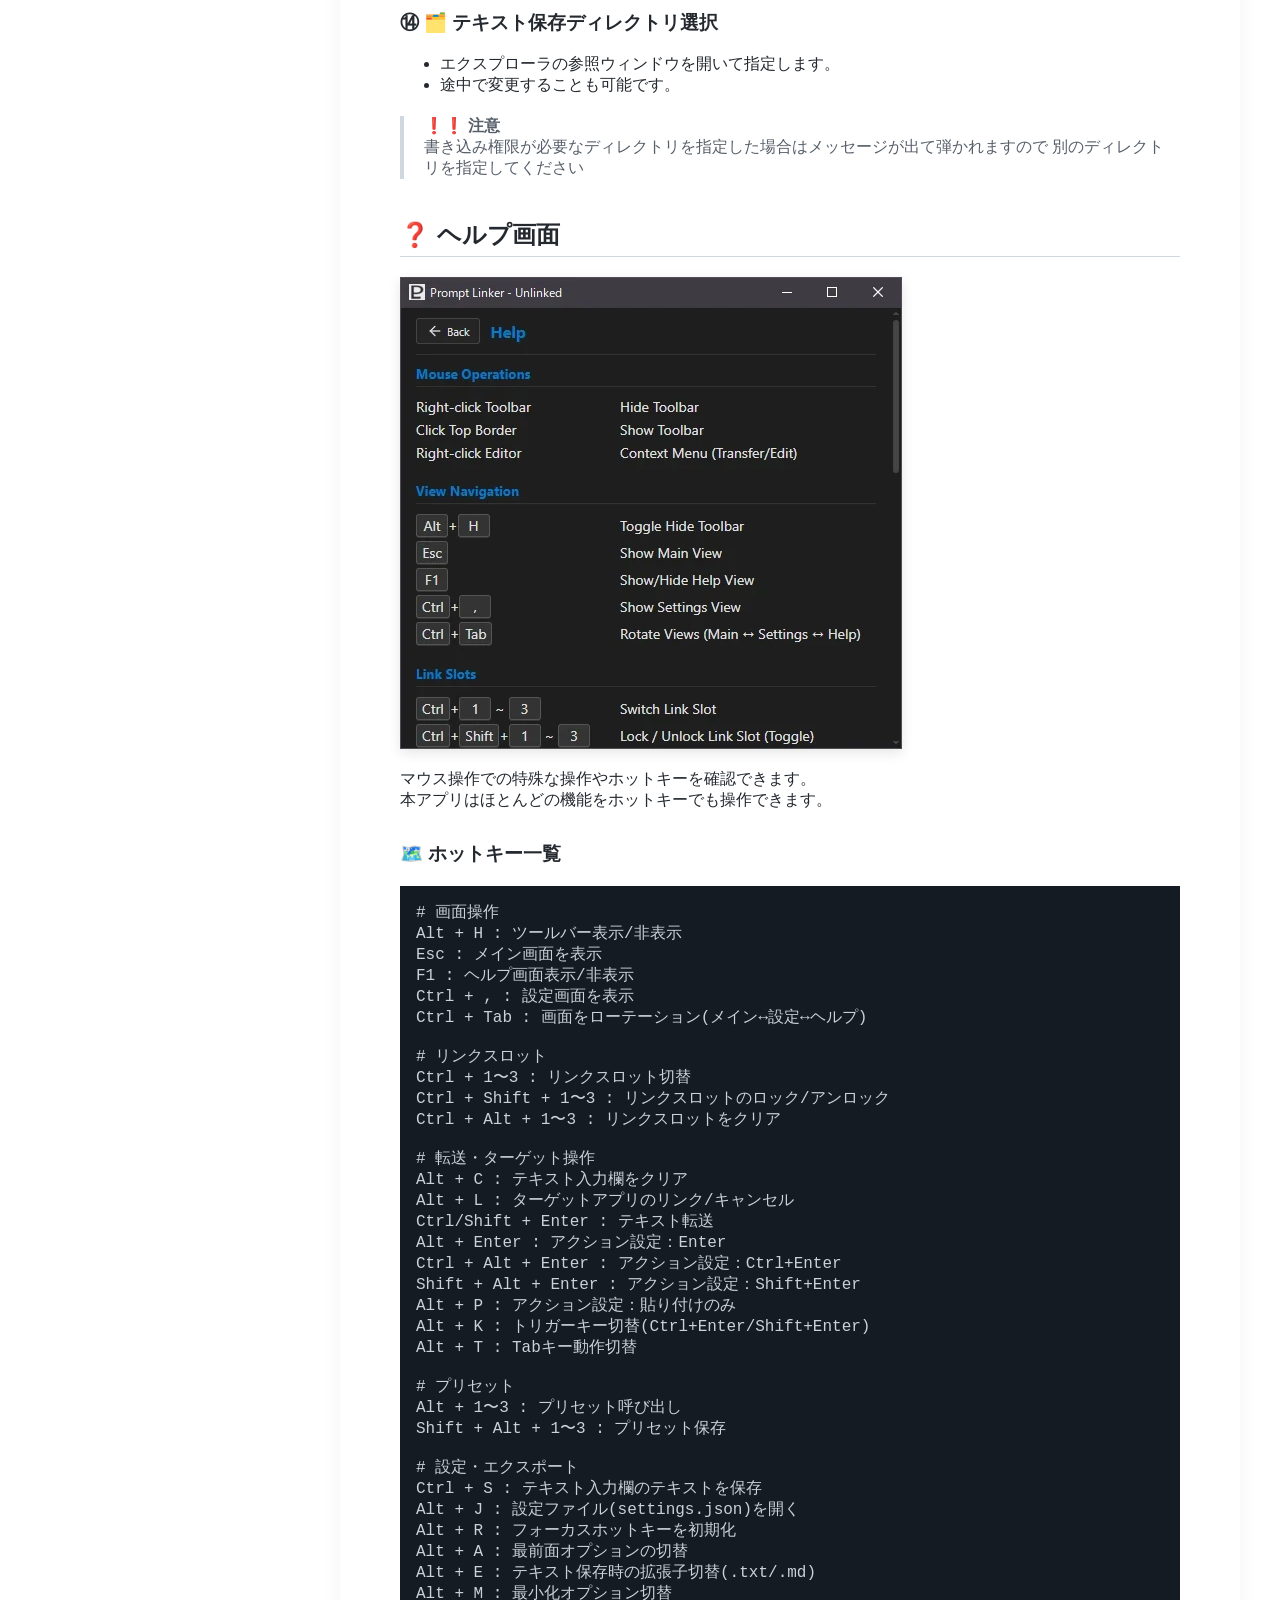
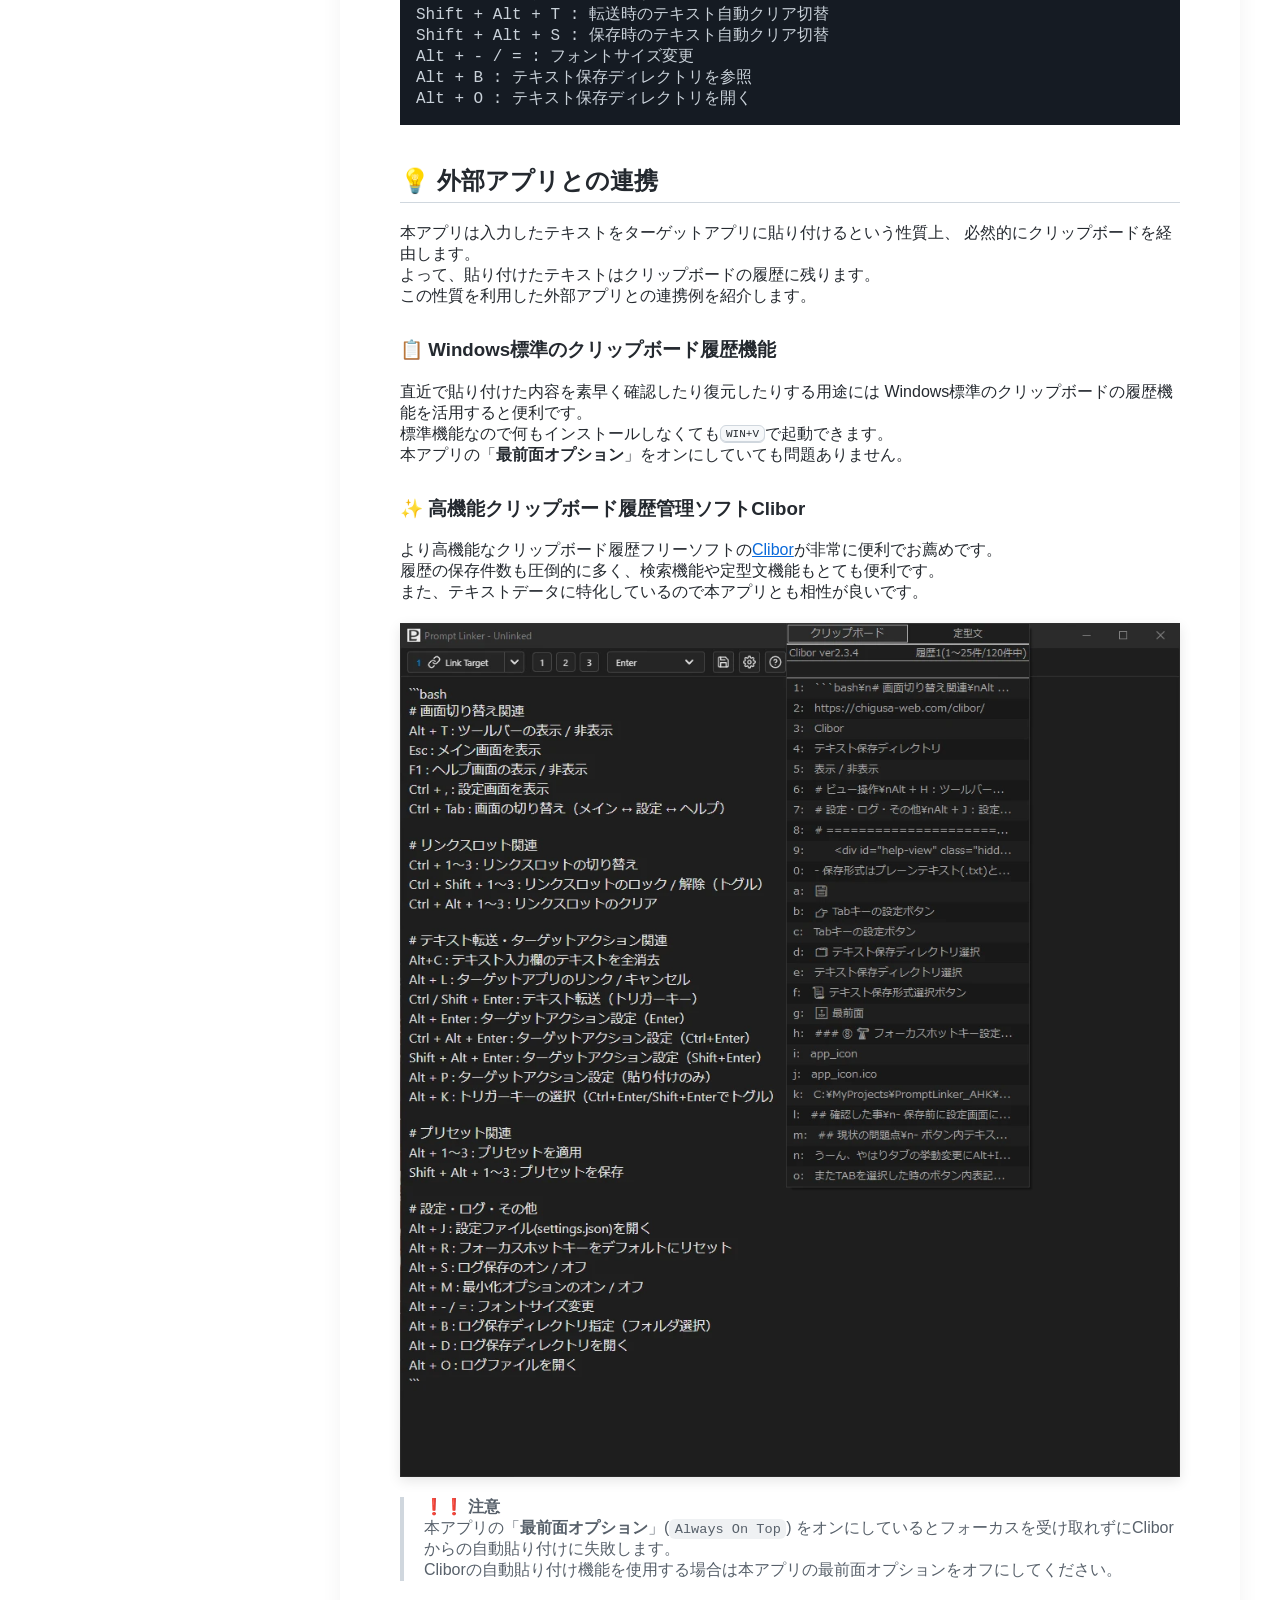
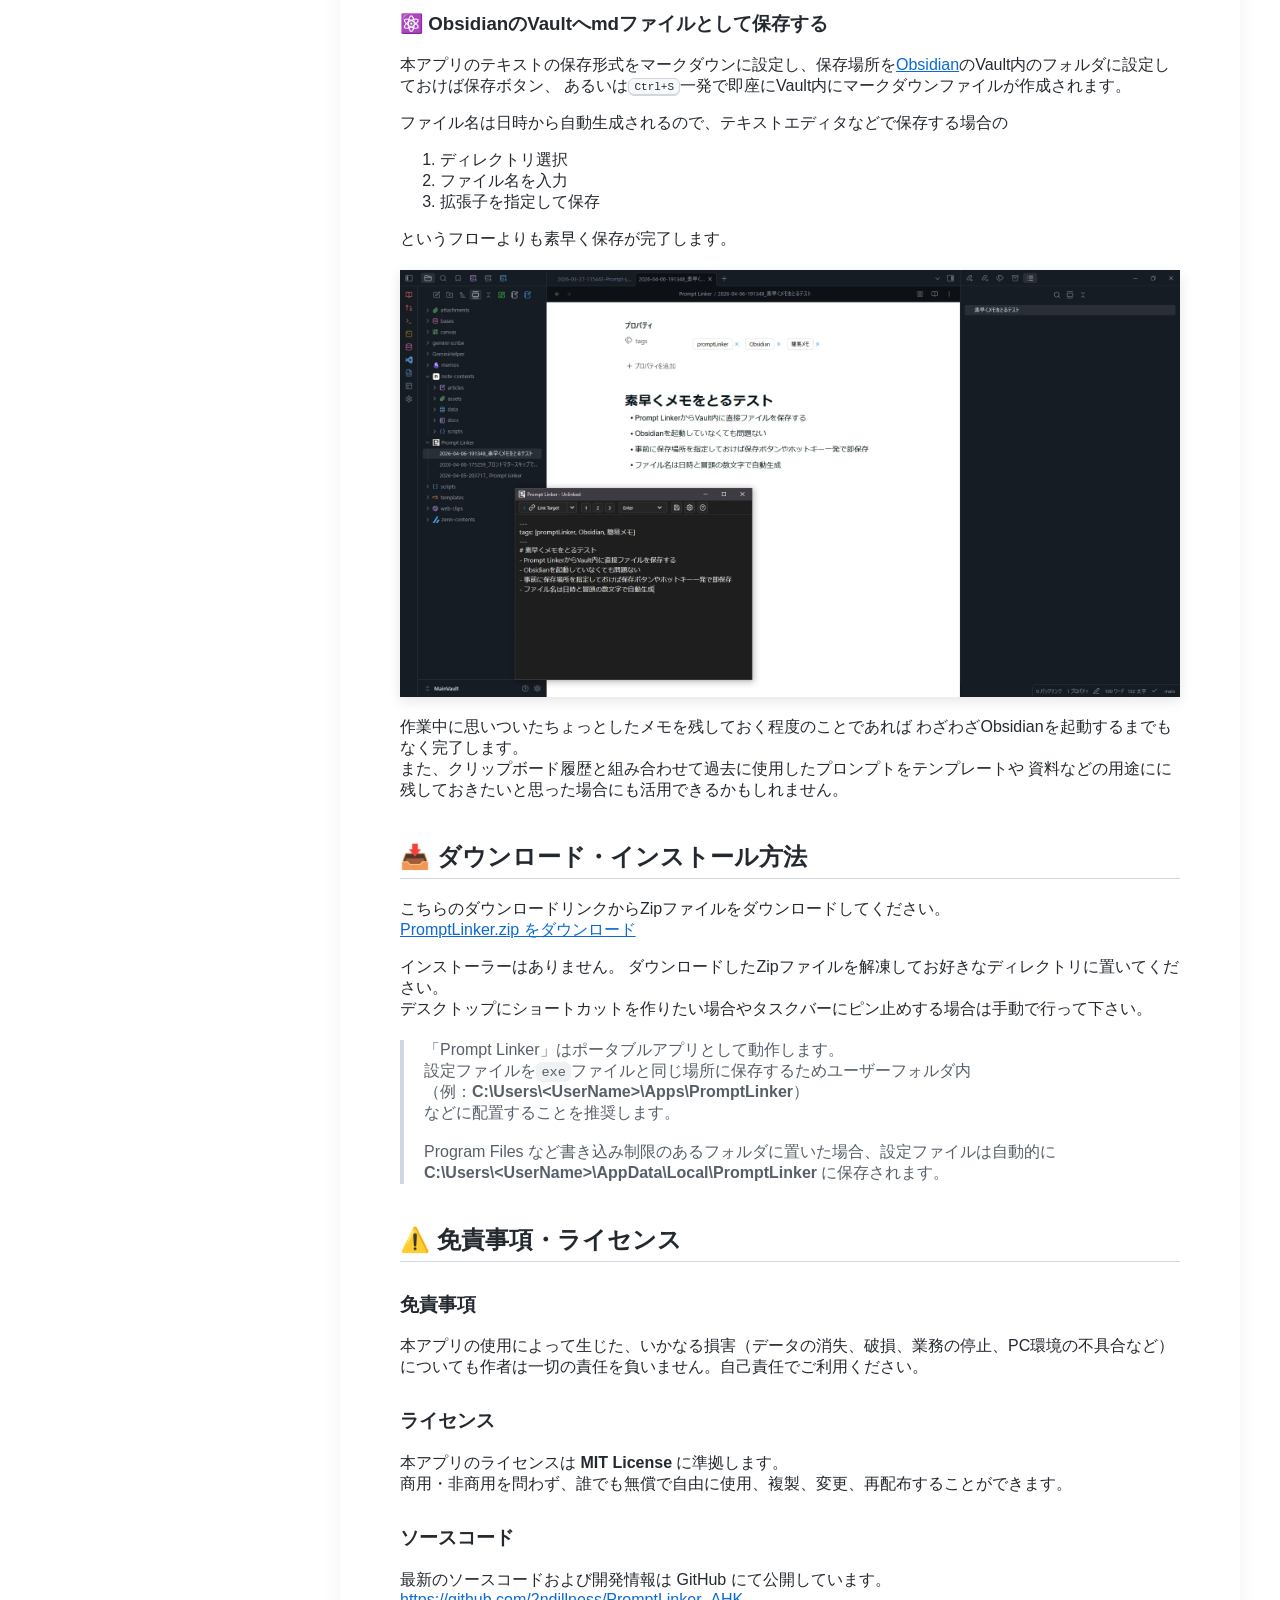
==== commit c4544bcc: "へスプ画面、オンラインマニュアルの更新" ====
--- a/docs/index.html
+++ b/docs/index.html
@@ -161,18 +161,28 @@
               >
             </li>
             <li>
+              <a href="#clear-text-at-transfer-option" class="nav-h3"
+                >⑩ ⌫ 転送時のテキスト自動クリア</a
+              >
+            </li>
+            <li>
+              <a href="#clear-text-at-save-option" class="nav-h3"
+                >⑪ ⌫ 保存時のテキスト自動クリア</a
+              >
+            </li>
+            <li>
               <a href="#save-format-selection" class="nav-h3"
-                >⑩ 🔤 テキスト保存形式選択ボタン</a
+                >⑫ 🔤 テキスト保存形式選択ボタン</a
               >
             </li>
             <li>
               <a href="#open-save-dir" class="nav-h3"
-                >⑪ 📂 テキスト保存ディレクトリを開く</a
+                >⑬ 📂 テキスト保存ディレクトリを開く</a
               >
             </li>
             <li>
               <a href="#select-save-dir" class="nav-h3"
-                >⑫ 🗂️ テキスト保存ディレクトリ選択</a
+                >⑭ 🗂️ テキスト保存ディレクトリ選択</a
               >
             </li>
           </ul>
@@ -813,19 +823,39 @@
         デメリットもあります。
       </blockquote>
 
-      <h3 id="save-format-selection">⑩ 🔤 テキスト保存形式選択ボタン</h3>
+      <h3 id="clear-text-at-transfer-option">⑩ ⌫ 転送時のテキスト自動クリア</h3>
+      <ul>
+        <li>
+          ターゲットアプリへテキストを送信（転送）した後に、本アプリのテキスト入力欄を
+          自動でクリアするかどうかを選択します。
+        </li>
+        <li>デフォルトではオン（クリアする）に設定されています。</li>
+        <li>連続して同じプロンプトを別のアプリに送りたい場合などはオフにします。</li>
+      </ul>
+
+      <h3 id="clear-text-at-save-option">⑪ ⌫ 保存時のテキスト自動クリア</h3>
+      <ul>
+        <li>
+          テキストをファイルへ保存した後に、本アプリのテキスト入力欄を
+          自動でクリアするかどうかを選択します。
+        </li>
+        <li>デフォルトではオフ（クリアしない）に設定されています。</li>
+        <li>保存した後にそのまま転送作業を続けたい場合に便利です。</li>
+      </ul>
+
+      <h3 id="save-format-selection">⑫ 🔤 テキスト保存形式選択ボタン</h3>
       <ul>
         <li>
           テキスト保存ボタンやホットキーで保存した時の拡張子を選択します。
         </li>
       </ul>
 
-      <h3 id="open-save-dir">⑪ 📂 テキスト保存ディレクトリを開く</h3>
+      <h3 id="open-save-dir">⑬ 📂 テキスト保存ディレクトリを開く</h3>
       <ul>
         <li>テキストを保存するディレクトリをエクスプローラで開きます。</li>
       </ul>
 
-      <h3 id="select-save-dir">⑫ 🗂️ テキスト保存ディレクトリ選択</h3>
+      <h3 id="select-save-dir">⑭ 🗂️ テキスト保存ディレクトリ選択</h3>
       <ul>
         <li>エクスプローラの参照ウィンドウを開いて指定します。</li>
         <li>途中で変更することも可能です。</li>
@@ -878,6 +908,8 @@
 Alt + A : 最前面オプションの切替
 Alt + E : テキスト保存時の拡張子切替(.txt/.md)
 Alt + M : 最小化オプション切替
+Shift + Alt + T : 転送時のテキスト自動クリア切替
+Shift + Alt + S : 保存時のテキスト自動クリア切替
 Alt + - / = : フォントサイズ変更
 Alt + B : テキスト保存ディレクトリを参照
 Alt + O : テキスト保存ディレクトリを開く</code></pre>
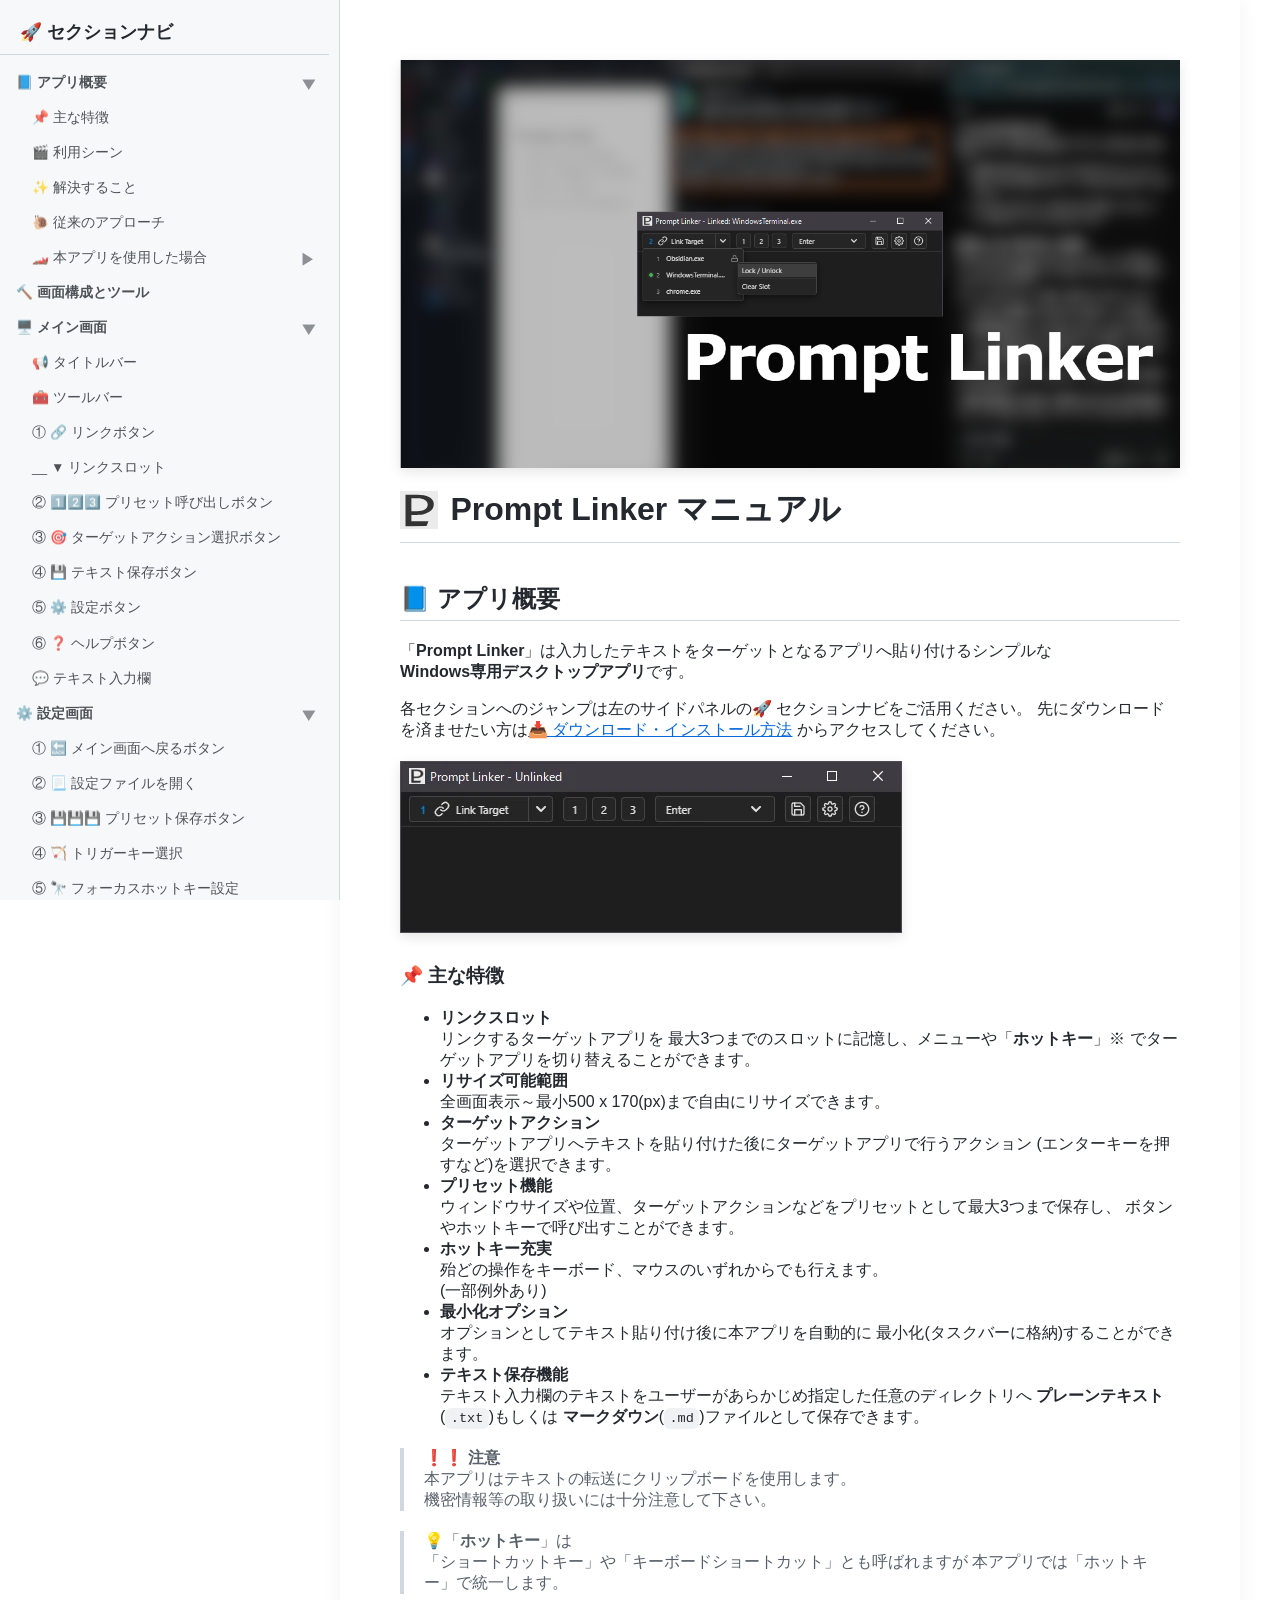
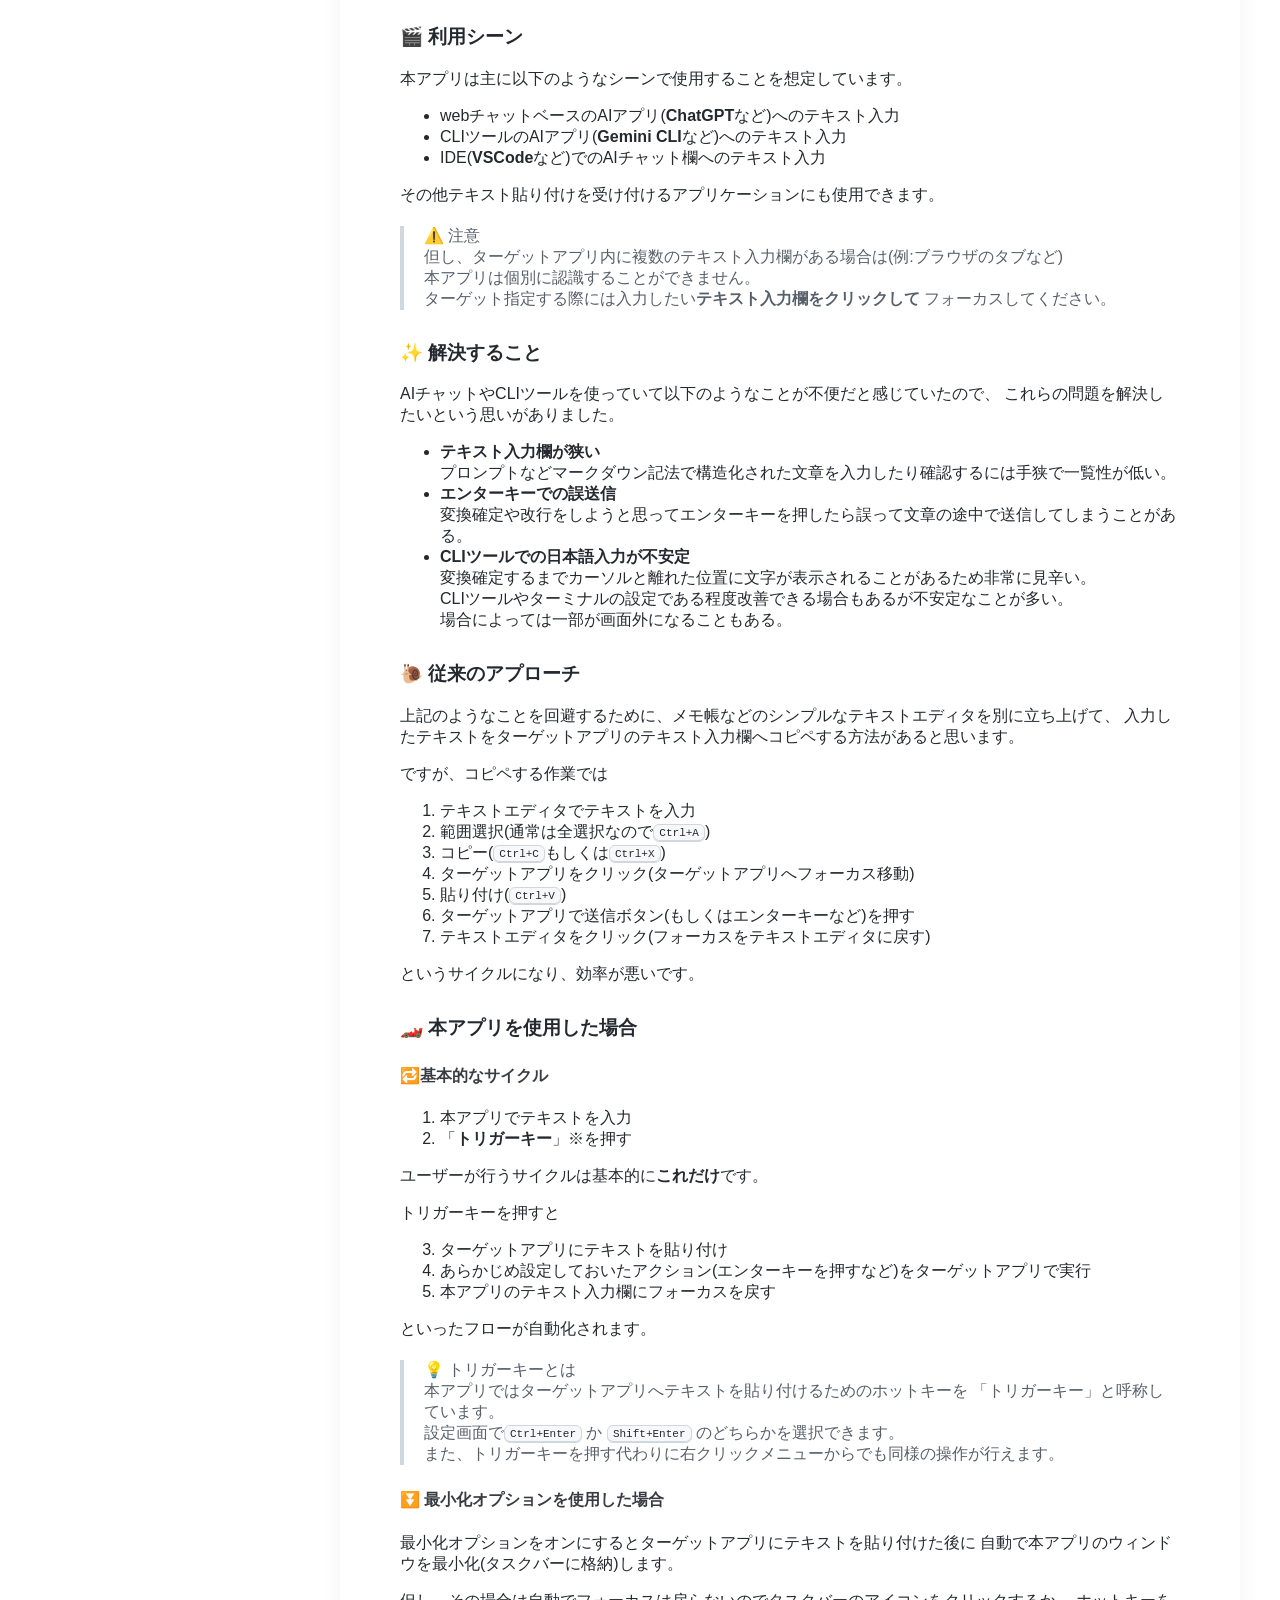
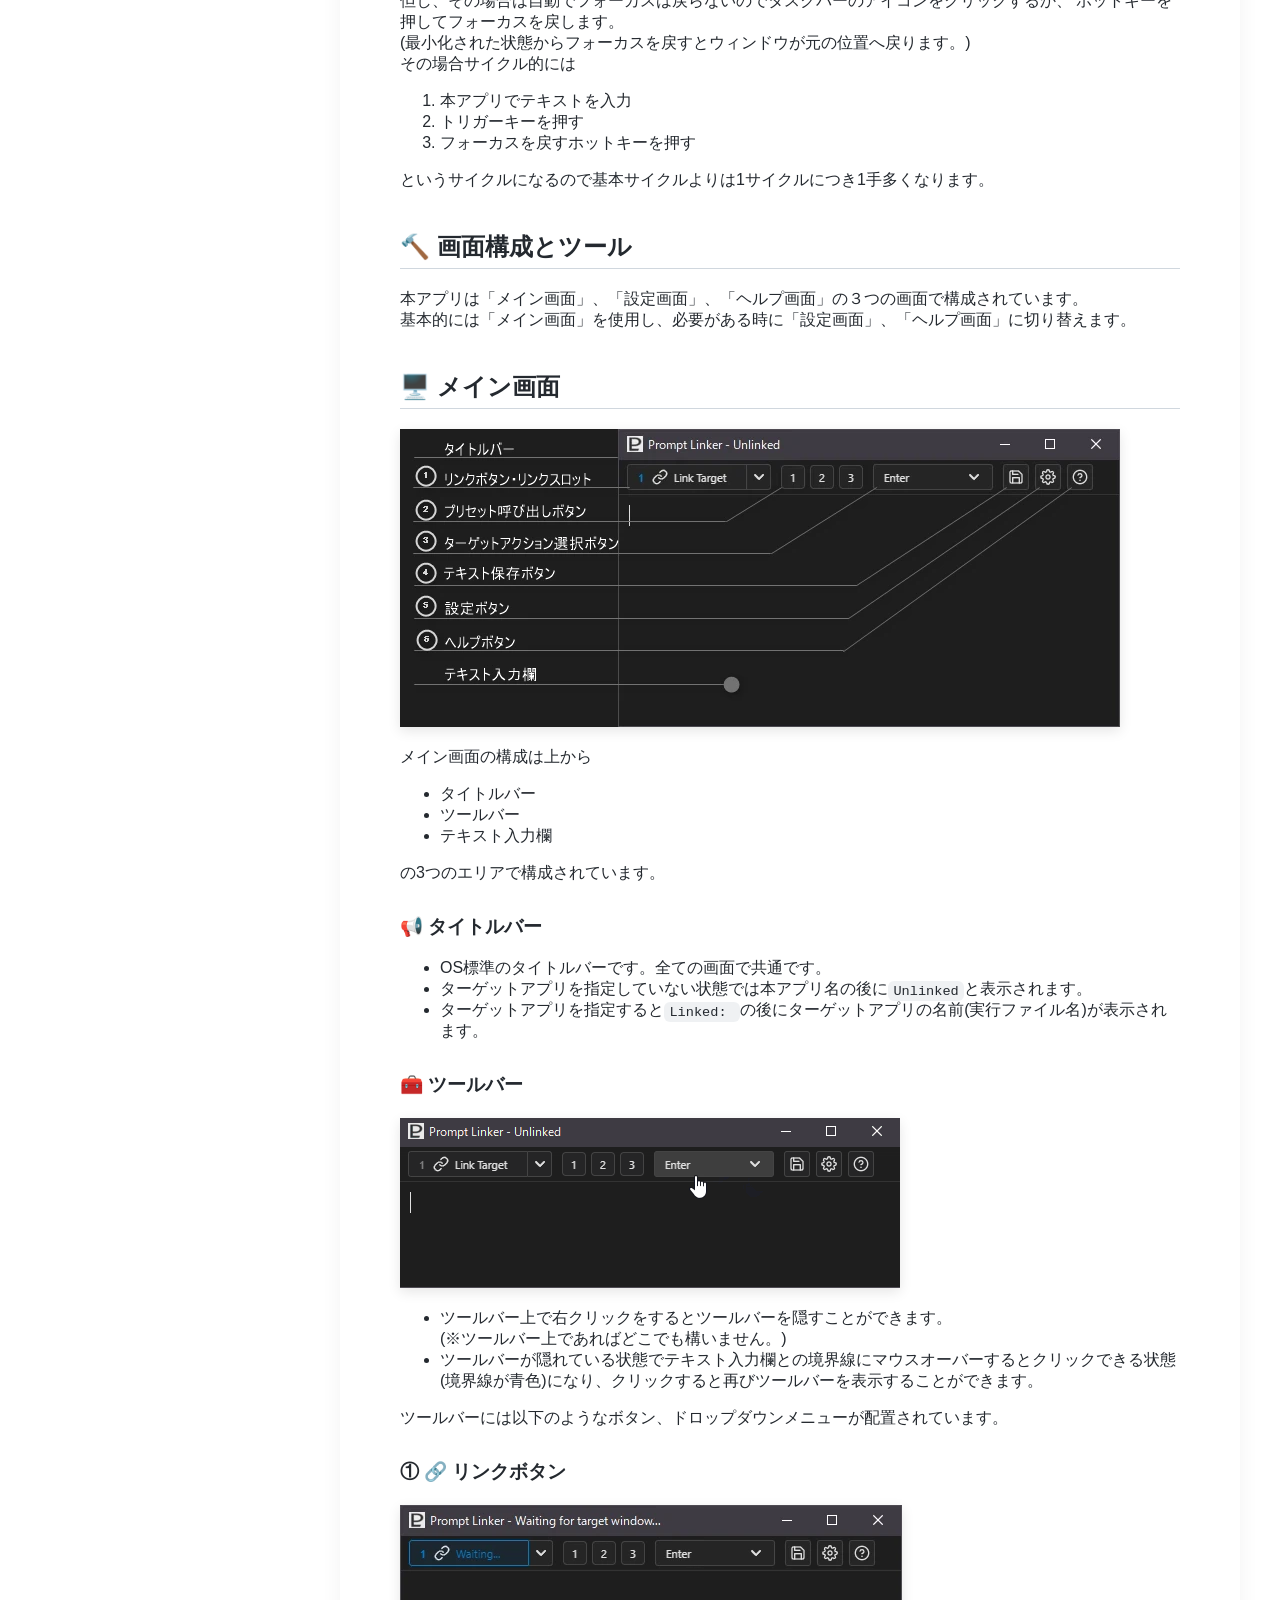
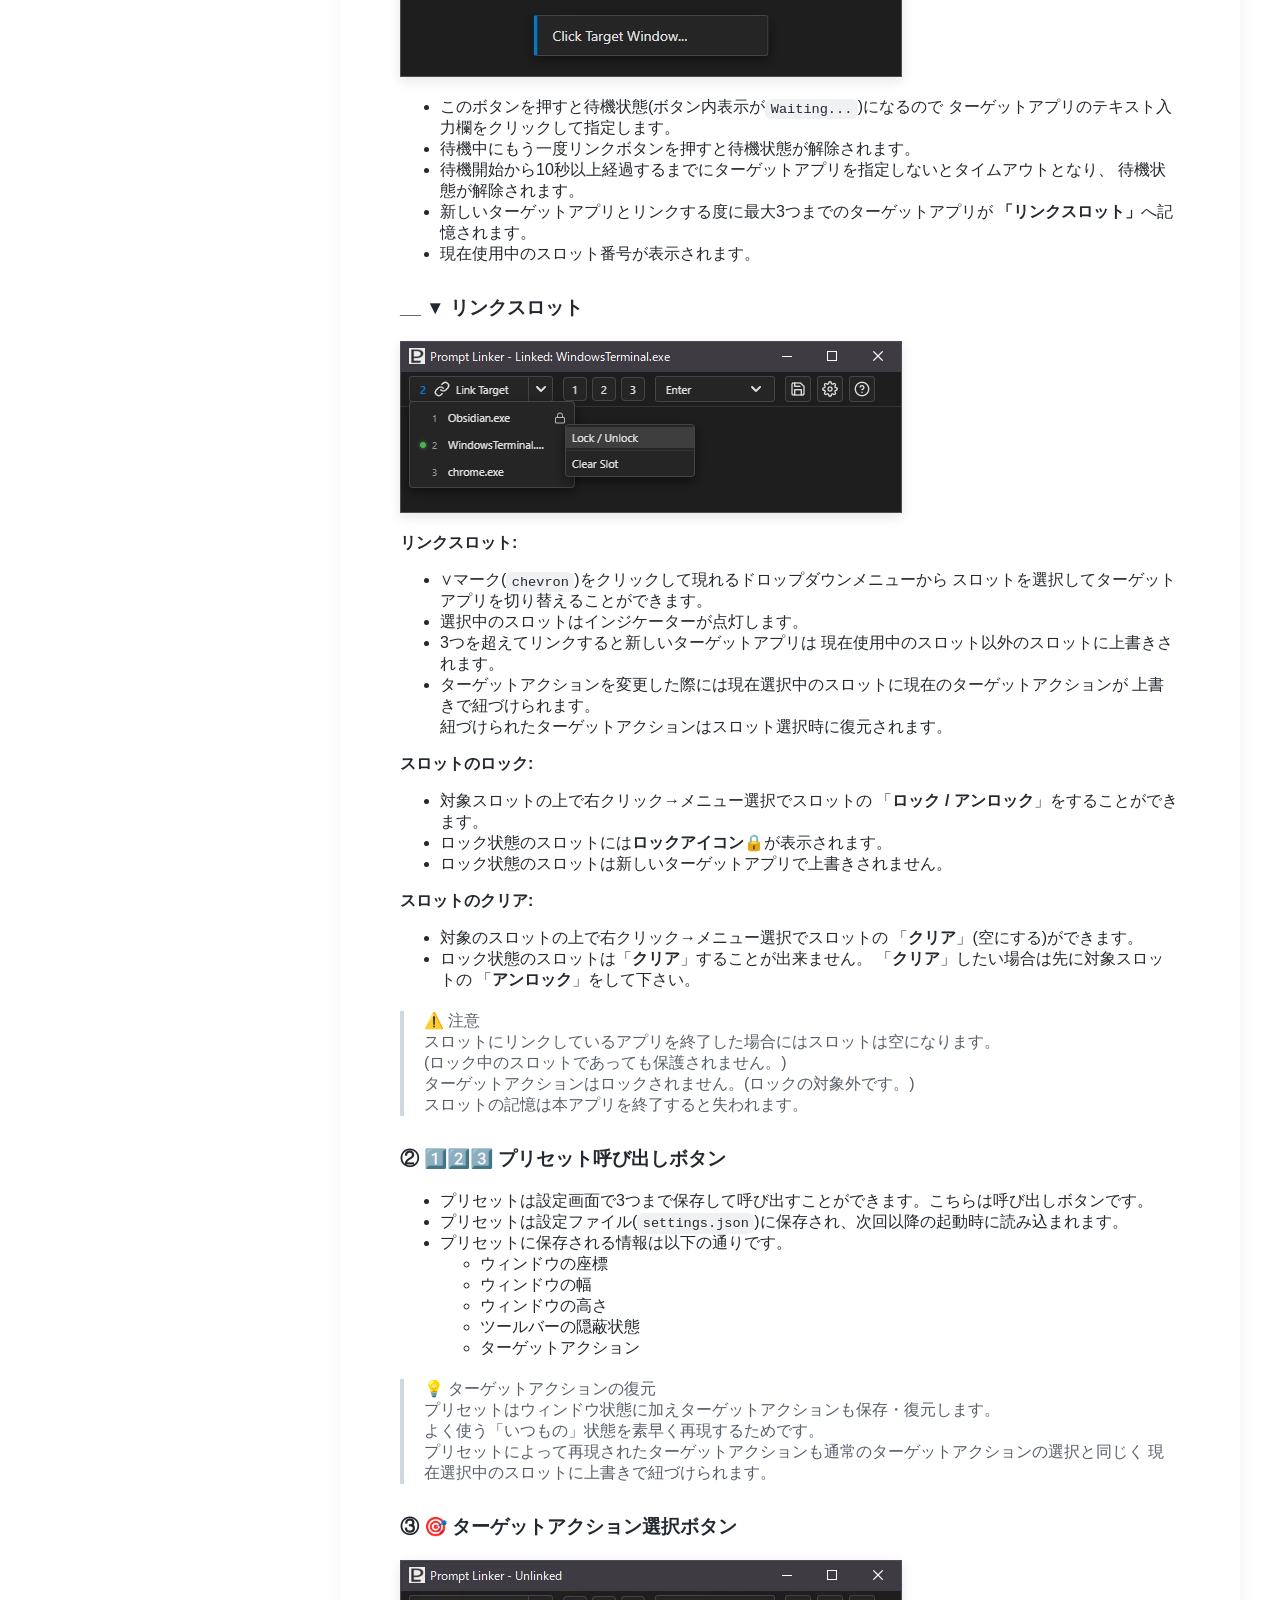
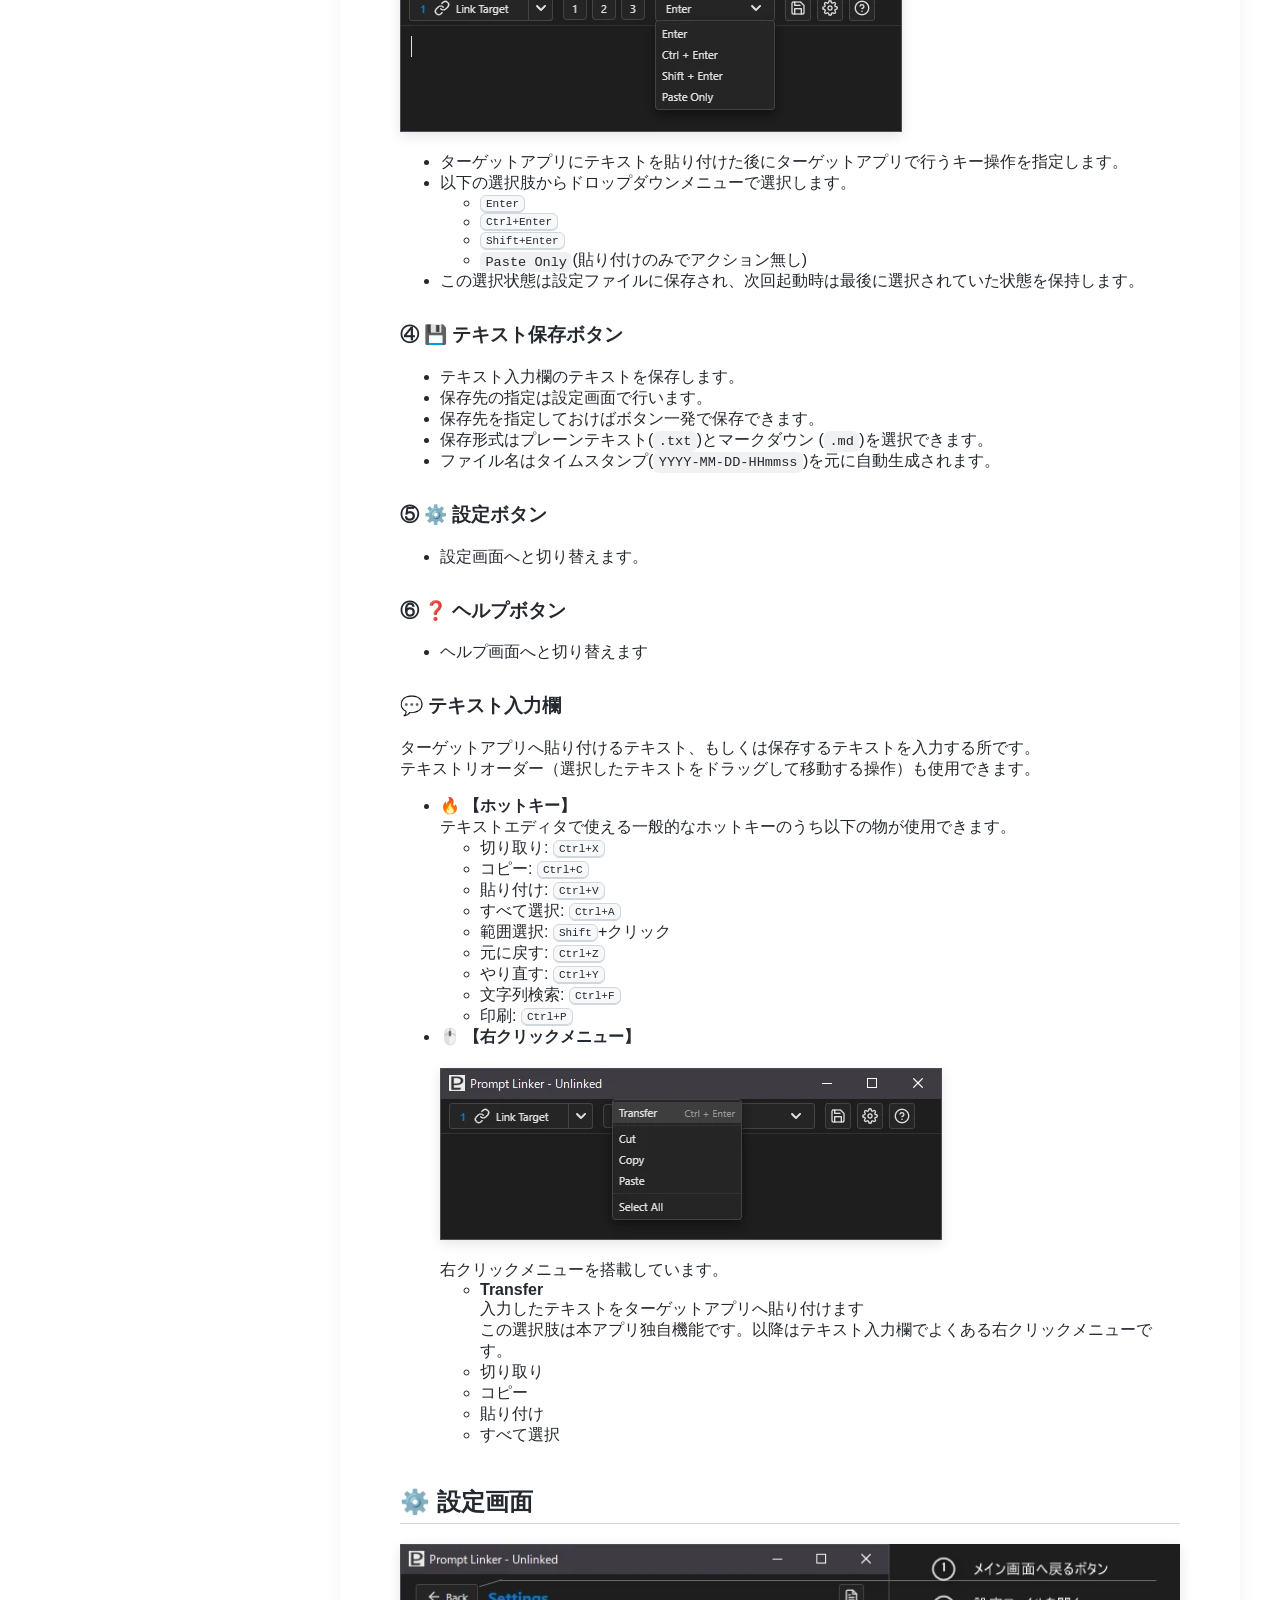
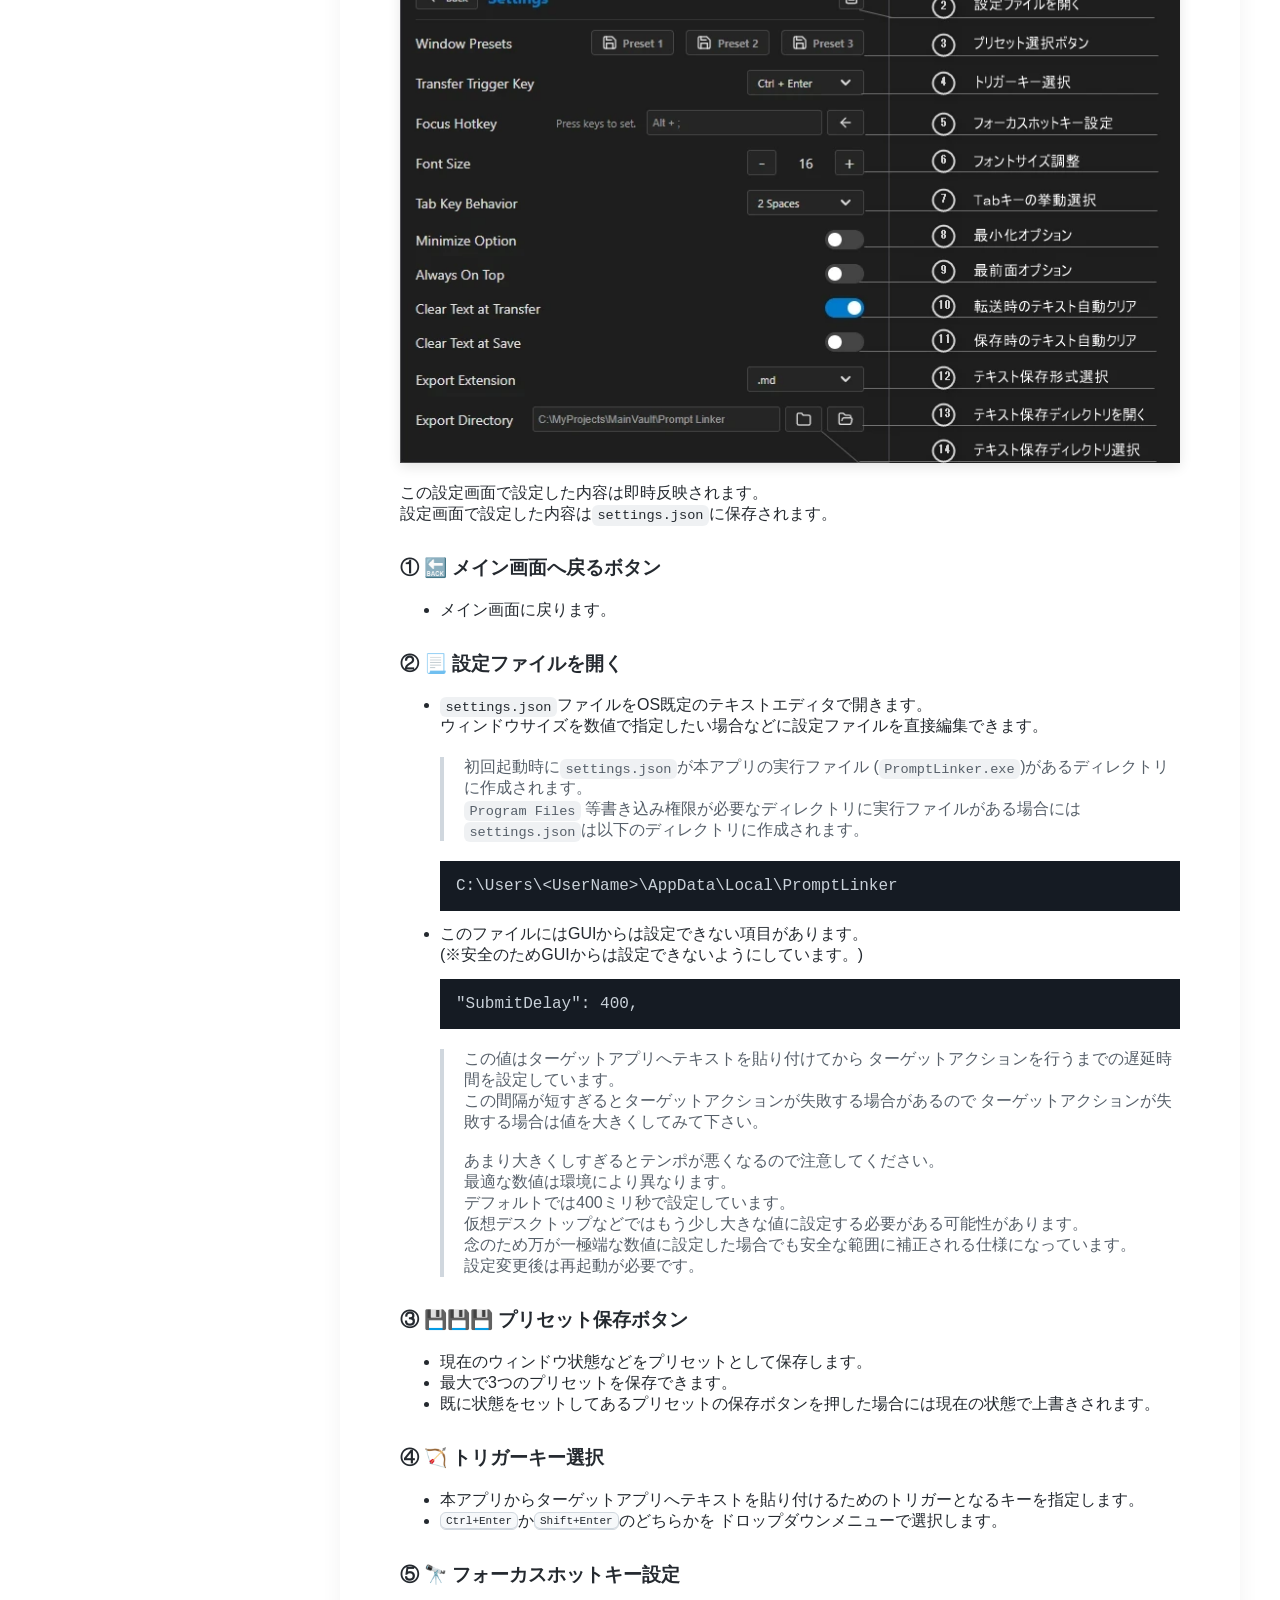
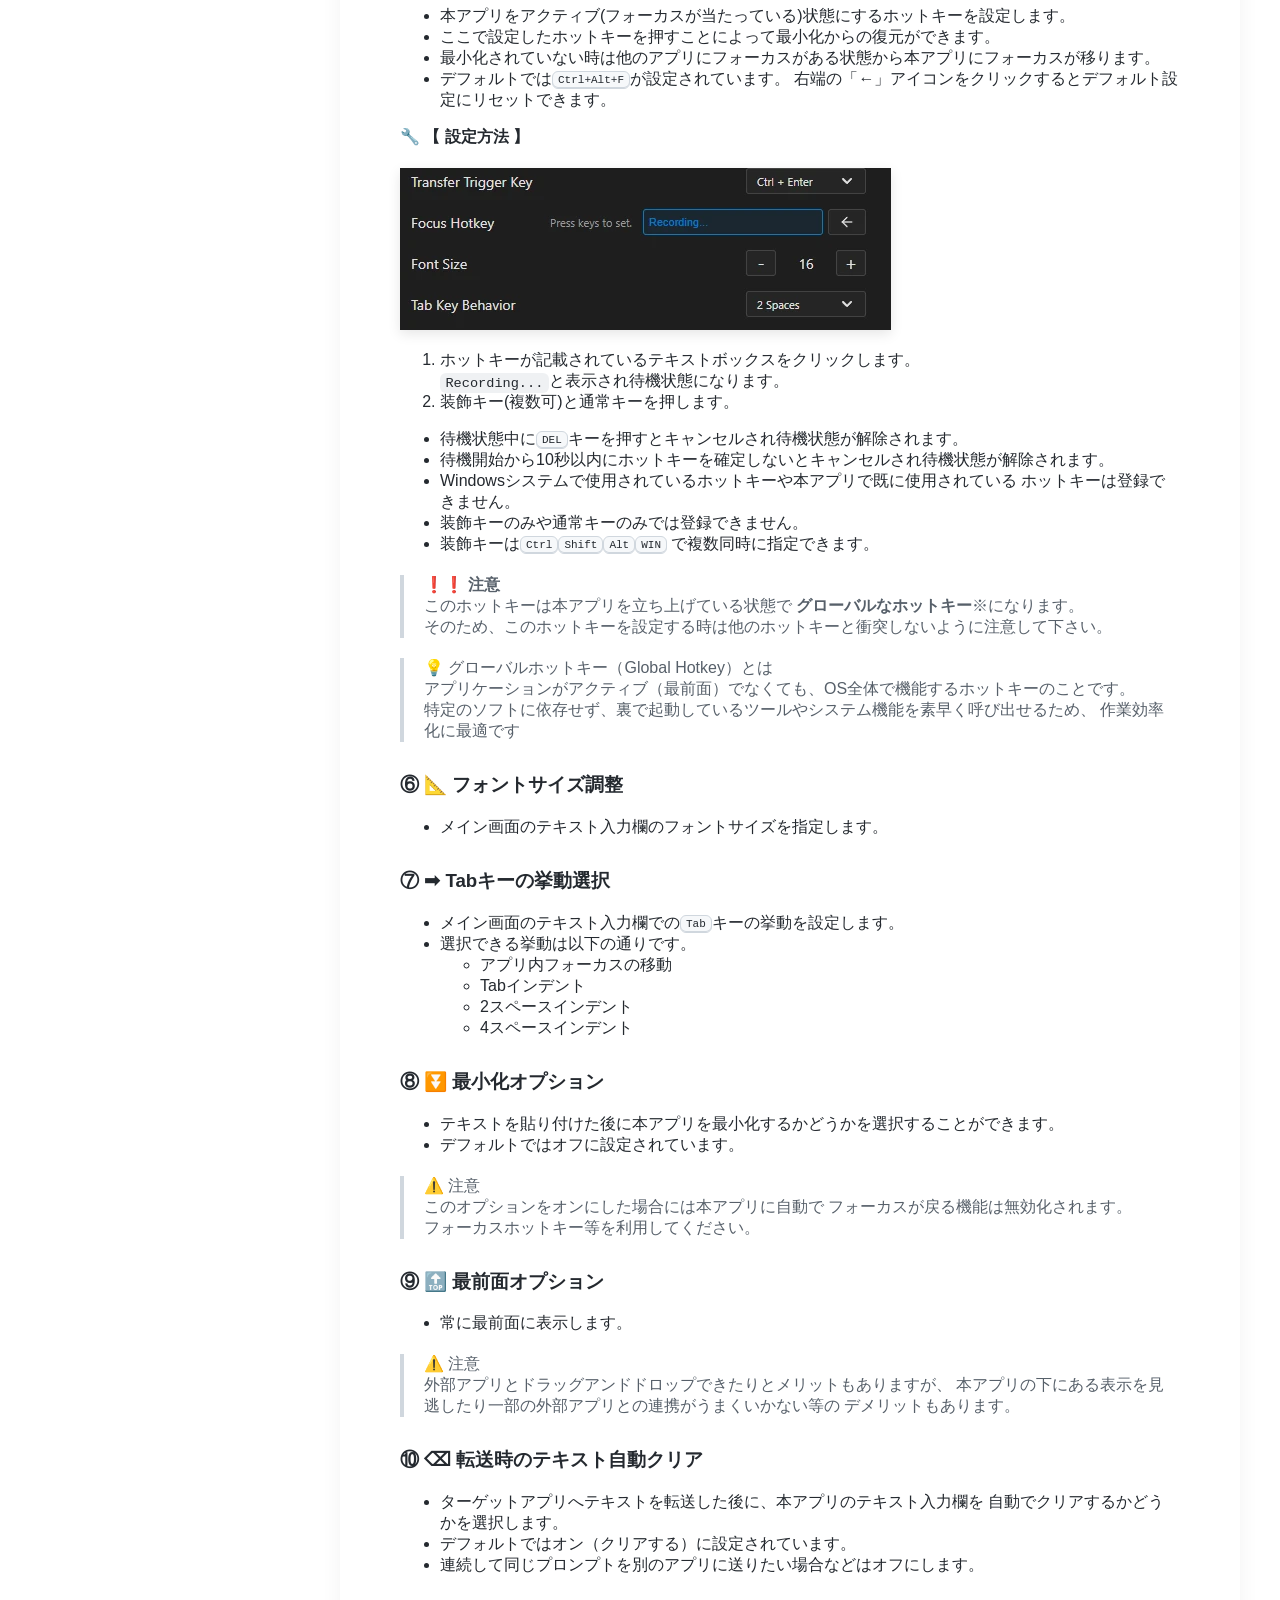
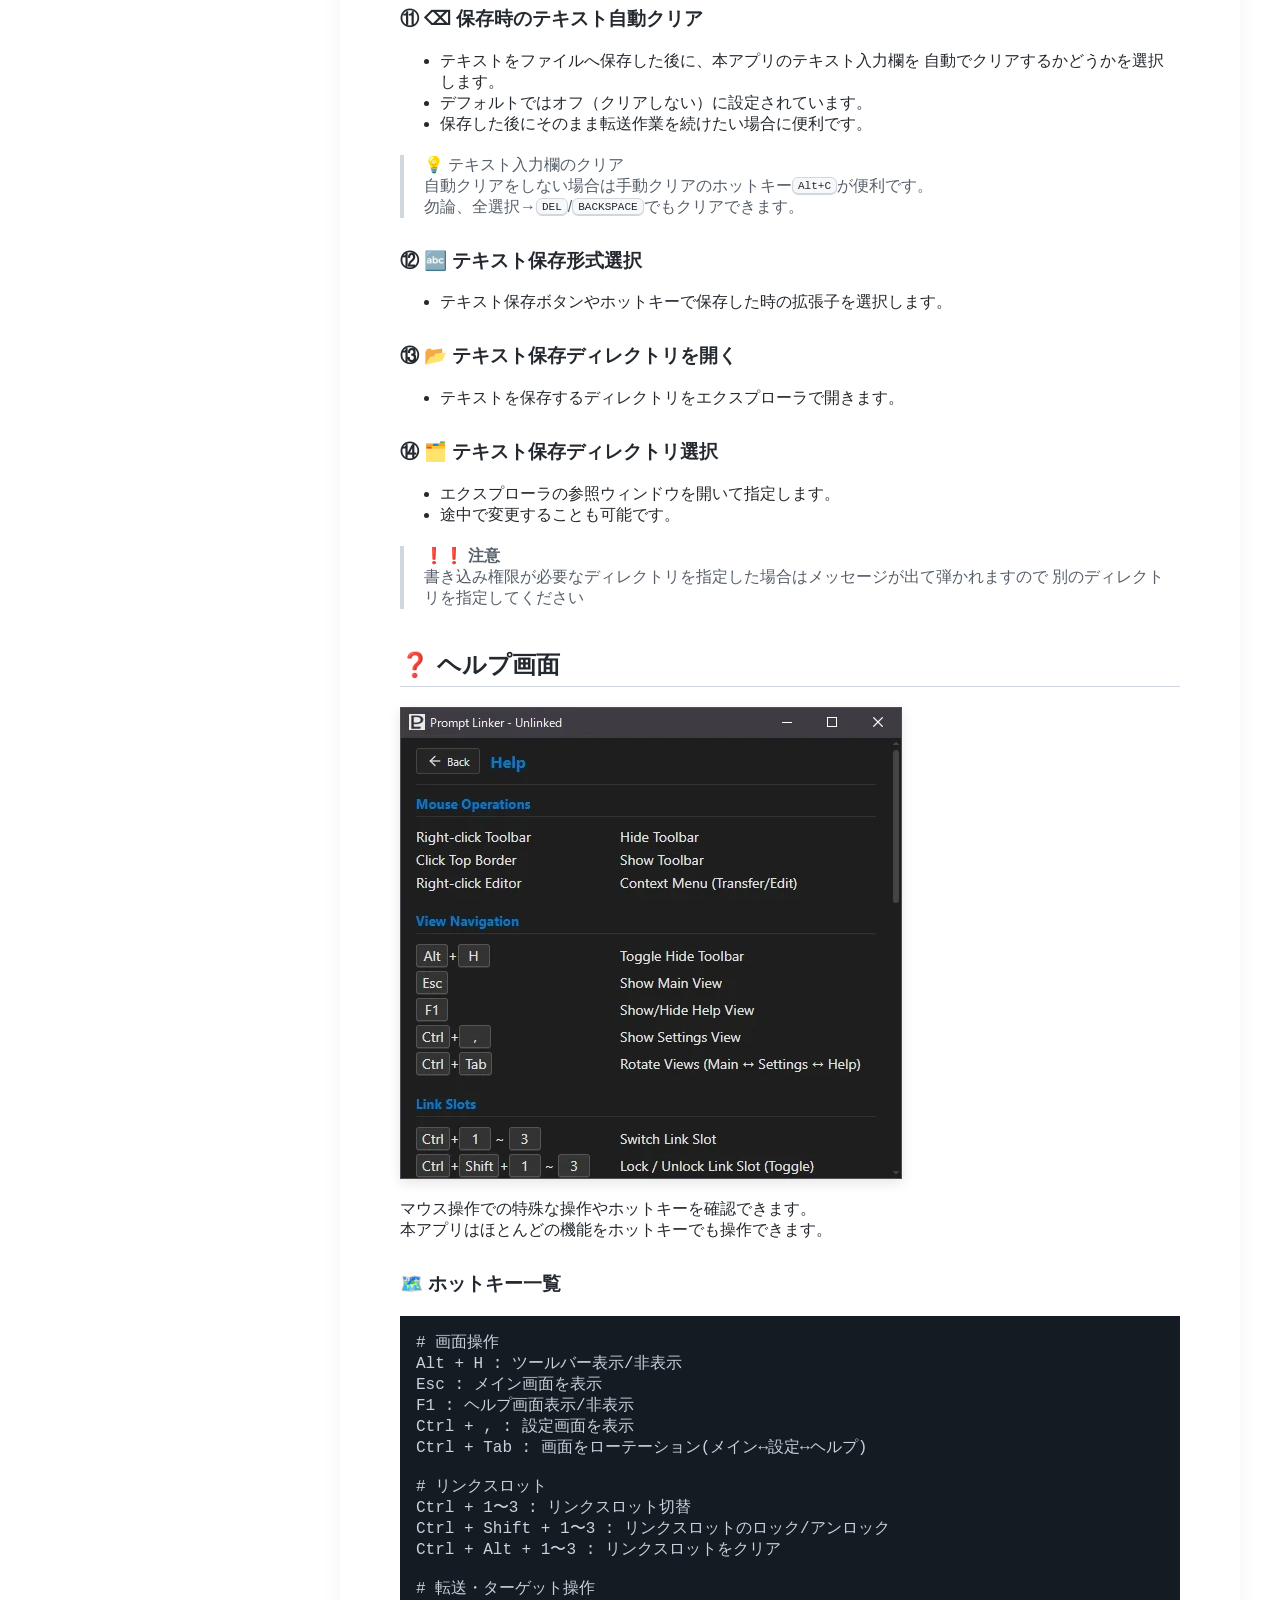
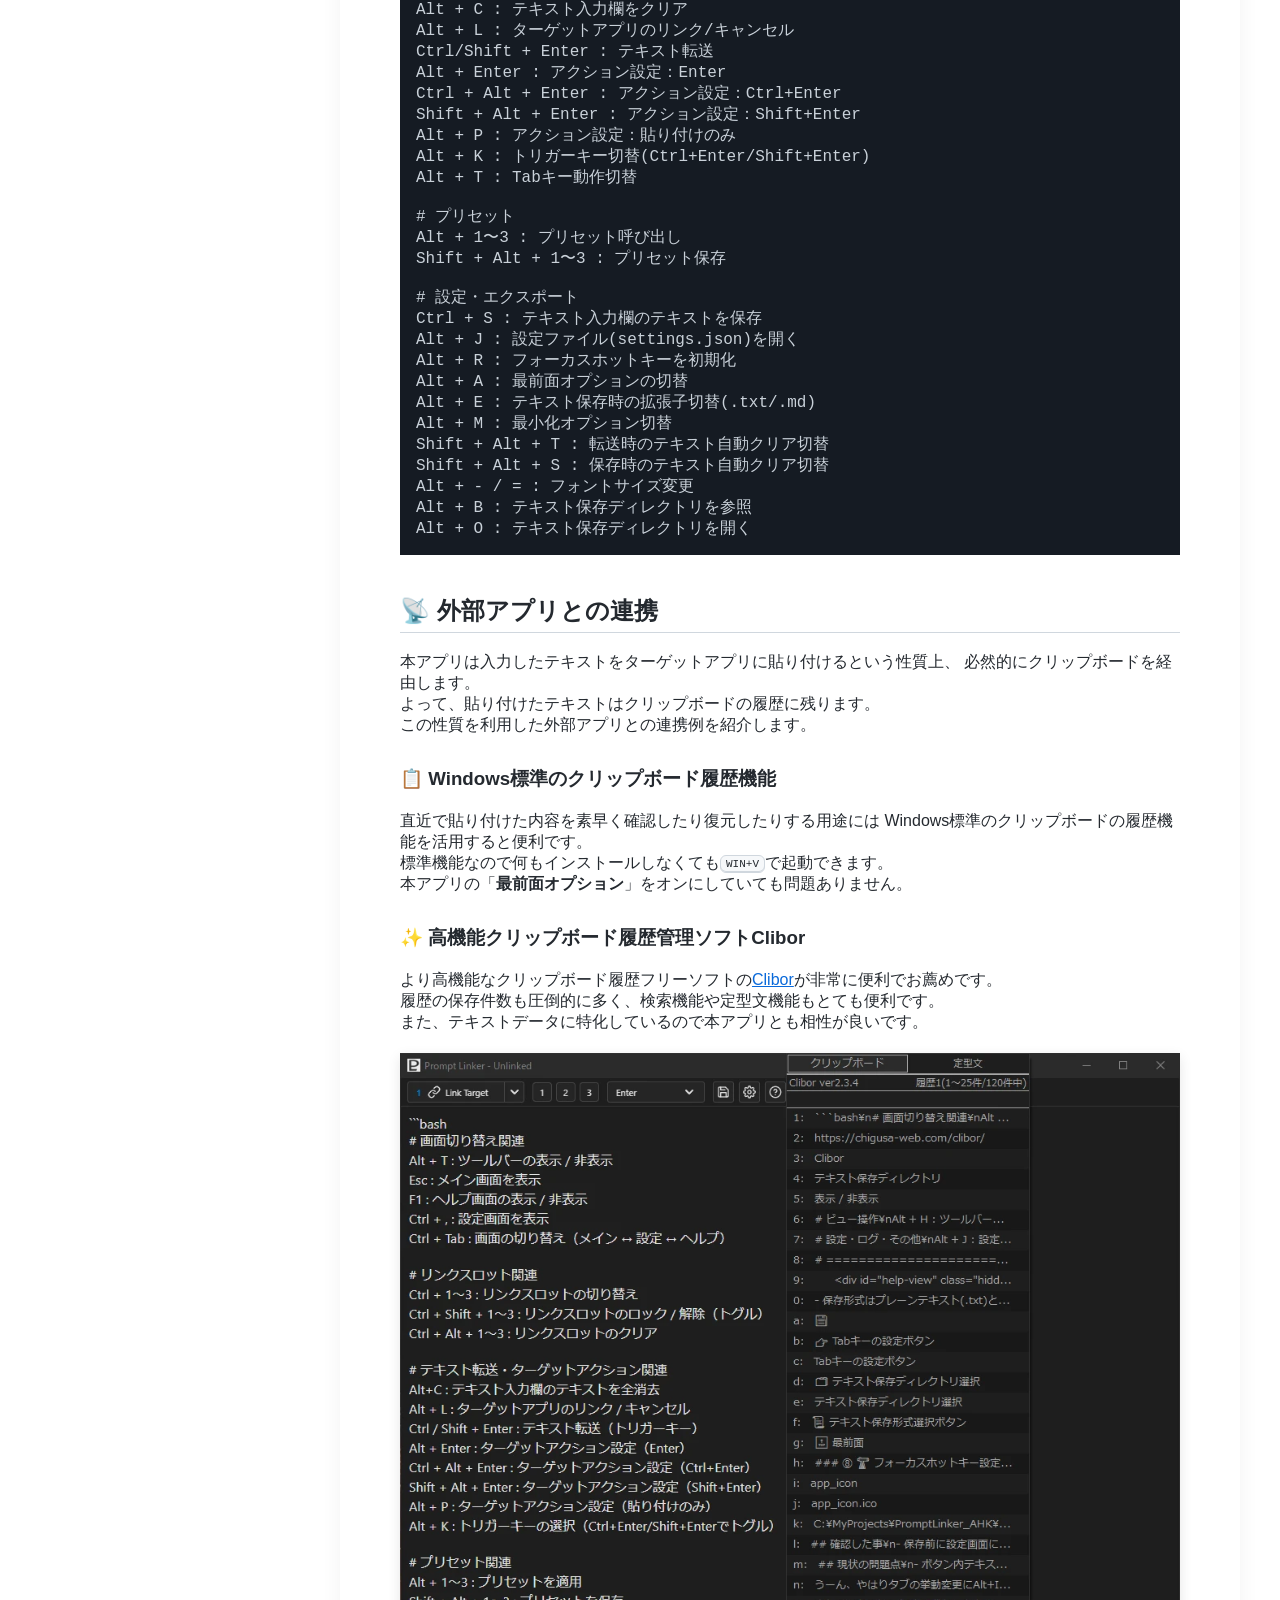
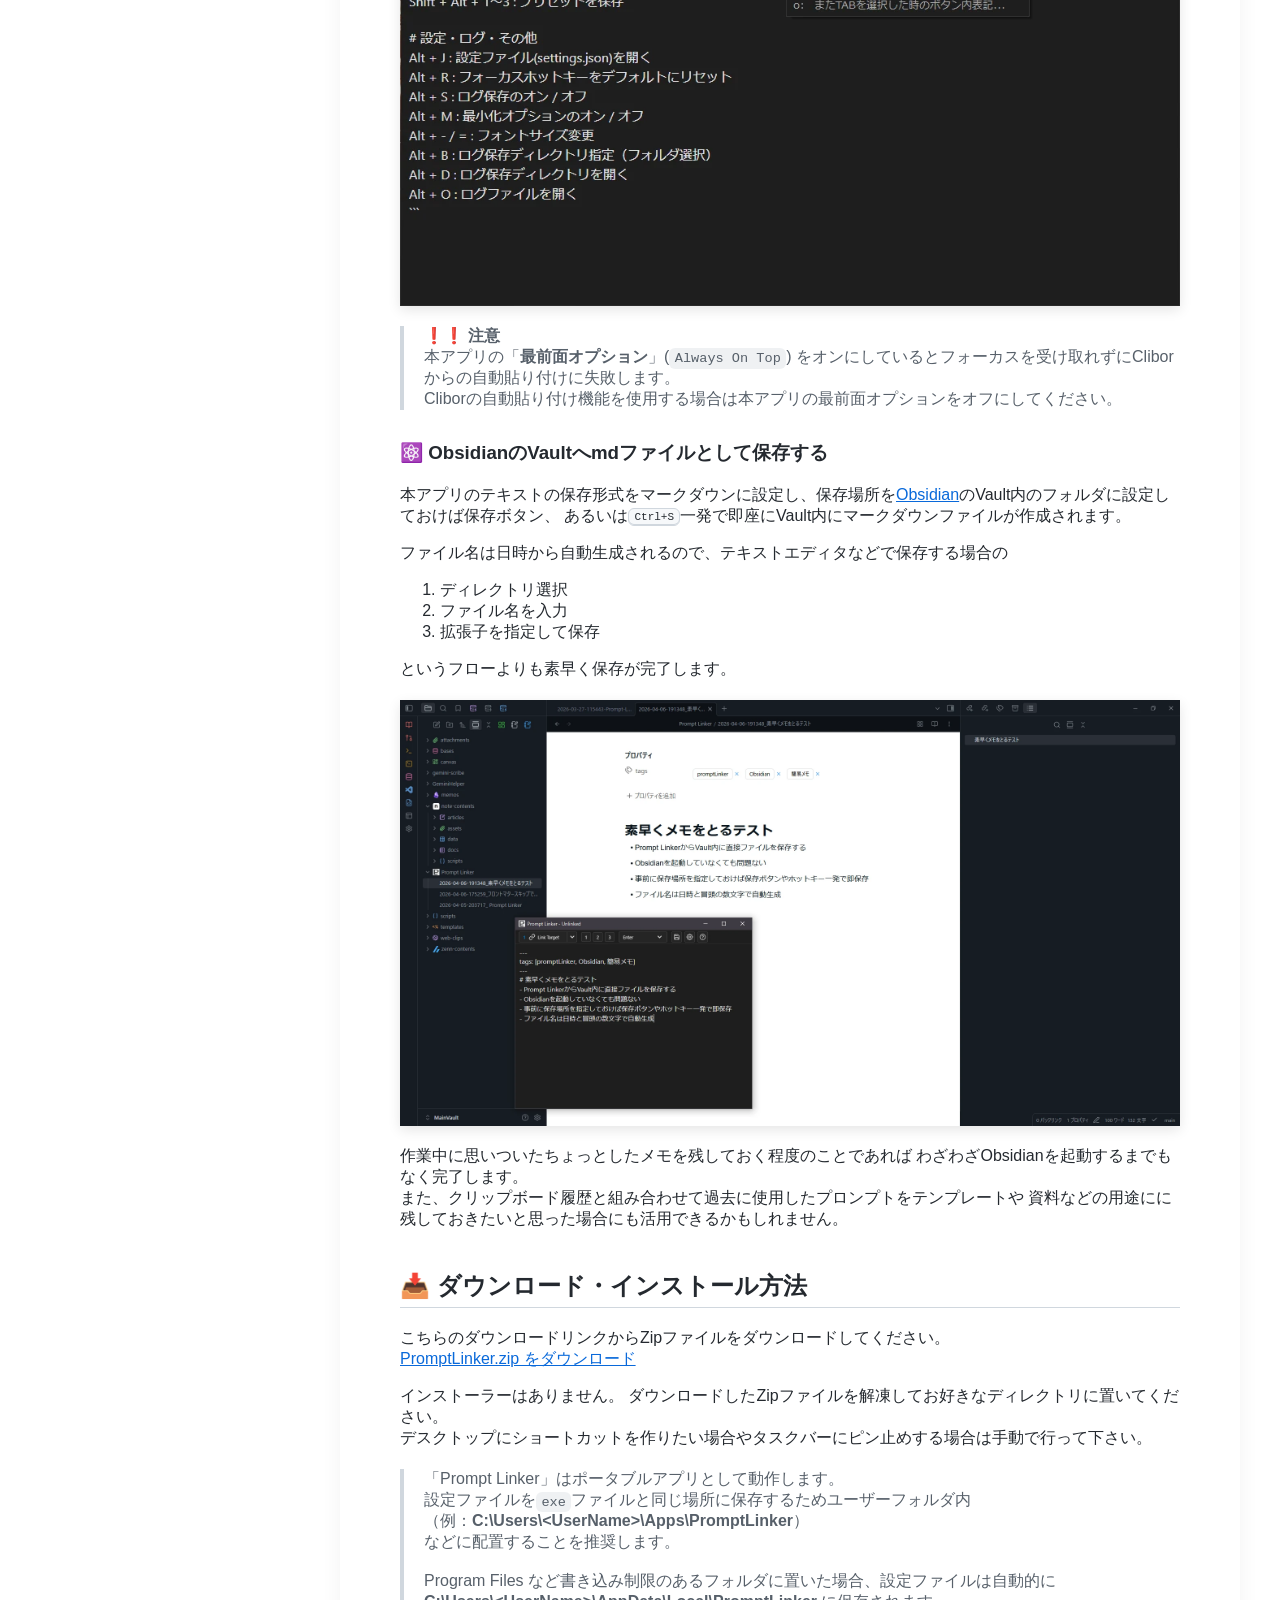
==== commit e0ab0c7f: "マニュアルの更新" ====
--- a/docs/index.html
+++ b/docs/index.html
@@ -132,7 +132,7 @@
             </li>
             <li>
               <a href="#trigger-key-selection" class="nav-h3"
-                >④ 🏹 トリガーキー選択ボタン</a
+                >④ 🏹 トリガーキー選択</a
               >
             </li>
             <li>
@@ -147,7 +147,7 @@
             </li>
             <li>
               <a href="#tab-key-settings" class="nav-h3"
-                >⑦ ➡ Tabキーの設定ボタン</a
+                >⑦ ➡ Tabキーの挙動選択</a
               >
             </li>
             <li>
@@ -172,7 +172,7 @@
             </li>
             <li>
               <a href="#save-format-selection" class="nav-h3"
-                >⑫ 🔤 テキスト保存形式選択ボタン</a
+                >⑫ 🔤 テキスト保存形式選択</a
               >
             </li>
             <li>
@@ -196,7 +196,7 @@
         </li>
         <li class="has-children">
           <span class="toggle-btn">▶</span>
-          <a href="#external-apps" class="nav-h2">💡 外部アプリとの連携</a>
+          <a href="#external-apps" class="nav-h2">📡 外部アプリとの連携</a>
           <ul>
             <li>
               <a href="#win-clipboard-history" class="nav-h3"
@@ -226,7 +226,7 @@
           >
         </li>
         <li>
-          <a href="#source-code" class="nav-h2">🔗 ソースコード</a>
+          <a href="#source-code" class="nav-h2">🔩 ソースコード</a>
         </li>
       </ul>
     </nav>
@@ -250,6 +250,14 @@
         >」は入力したテキストをターゲットとなるアプリへ貼り付けるシンプルな<br />
         <strong>Windows専用デスクトップアプリ</strong>です。
       </p>
+      <p>
+        各セクションへのジャンプは左のサイドパネルの🚀
+        セクションナビをご活用ください。 先にダウンロードを済ませたい方は<a
+          href="#download-and-installation"
+          >📥 ダウンロード・インストール方法</a
+        >
+        からアクセスしてください。
+      </p>
       <img
         src="./assets/main-screenshot.webp"
         alt="Prompt Linker メイン画面のスクリーンショット"
@@ -322,7 +330,7 @@
         その他テキスト貼り付けを受け付けるアプリケーションにも使用できます。
       </p>
       <blockquote>
-        ❗ 注意<br />
+        ⚠️ 注意<br />
         但し、ターゲットアプリ内に複数のテキスト入力欄がある場合は(例:ブラウザのタブなど)<br />
         本アプリは個別に認識することができません。<br />
         ターゲット指定する際には入力したい<strong
@@ -503,6 +511,11 @@
           3つを超えてリンクすると新しいターゲットアプリは
           現在使用中のスロット以外のスロットに上書きされます。
         </li>
+        <li>
+          ターゲットアクションを変更した際には現在選択中のスロットに現在のターゲットアクションが
+          上書きで紐づけられます。<br />
+          紐づけられたターゲットアクションはスロット選択時に復元されます。
+        </li>
       </ul>
 
       <strong>スロットのロック:</strong>
@@ -533,9 +546,10 @@
         </li>
       </ul>
       <blockquote>
-        ❗ 注意<br />
+        ⚠️ 注意<br />
         スロットにリンクしているアプリを終了した場合にはスロットは空になります。<br />
         (ロック中のスロットであっても保護されません。)<br />
+        ターゲットアクションはロックされません。(ロックの対象外です。) <br />
         スロットの記憶は本アプリを終了すると失われます。
       </blockquote>
 
@@ -558,6 +572,13 @@
           </ul>
         </li>
       </ul>
+      <blockquote>
+        💡 ターゲットアクションの復元<br />
+        プリセットはウィンドウ状態に加えターゲットアクションも保存・復元します。<br />
+        よく使う「いつもの」状態を素早く再現するためです。<br />
+        プリセットによって再現されたターゲットアクションも通常のターゲットアクションの選択と同じく
+        現在選択中のスロットに上書きで紐づけられます。
+      </blockquote>
 
       <h3 id="target-action-buttons">③ 🎯 ターゲットアクション選択ボタン</h3>
       <img
@@ -620,6 +641,7 @@
             <li>コピー: <kbd>Ctrl+C</kbd></li>
             <li>貼り付け: <kbd>Ctrl+V</kbd></li>
             <li>すべて選択: <kbd>Ctrl+A</kbd></li>
+            <li>範囲選択: <kbd>Shift</kbd>+クリック</li>
             <li>元に戻す: <kbd>Ctrl+Z</kbd></li>
             <li>やり直す: <kbd>Ctrl+Y</kbd></li>
             <li>文字列検索: <kbd>Ctrl+F</kbd></li>
@@ -637,7 +659,7 @@
             <li>
               <strong>Transfer</strong><br />
               入力したテキストをターゲットアプリへ貼り付けます<br />
-              この選択肢は本アプリ独自機能です。以降はテキストエリアでよくある右クリックメニューです。
+              この選択肢は本アプリ独自機能です。以降はテキスト入力欄でよくある右クリックメニューです。
             </li>
             <li>切り取り</li>
             <li>コピー</li>
@@ -707,7 +729,7 @@
         </li>
       </ul>
 
-      <h3 id="trigger-key-selection">④ 🏹 トリガーキー選択ボタン</h3>
+      <h3 id="trigger-key-selection">④ 🏹 トリガーキー選択</h3>
       <ul>
         <li>
           本アプリからターゲットアプリへテキストを貼り付けるためのトリガーとなるキーを指定します。
@@ -782,7 +804,7 @@
         <li>メイン画面のテキスト入力欄のフォントサイズを指定します。</li>
       </ul>
 
-      <h3 id="tab-key-settings">⑦ ➡ Tabキーの設定ボタン</h3>
+      <h3 id="tab-key-settings">⑦ ➡ Tabキーの挙動選択</h3>
       <ul>
         <li>
           メイン画面のテキスト入力欄での<kbd>Tab</kbd>キーの挙動を設定します。
@@ -806,7 +828,7 @@
         <li>デフォルトではオフに設定されています。</li>
       </ul>
       <blockquote>
-        ❗ 注意<br />
+        ⚠️ 注意<br />
         このオプションをオンにした場合には本アプリに自動で
         フォーカスが戻る機能は無効化されます。<br />
         フォーカスホットキー等を利用してください。
@@ -817,7 +839,7 @@
         <li>常に最前面に表示します。</li>
       </ul>
       <blockquote>
-        ❗ 注意<br />
+        ⚠️ 注意<br />
         外部アプリとドラッグアンドドロップできたりとメリットもありますが、
         本アプリの下にある表示を見逃したり一部の外部アプリとの連携がうまくいかない等の
         デメリットもあります。
@@ -826,11 +848,13 @@
       <h3 id="clear-text-at-transfer-option">⑩ ⌫ 転送時のテキスト自動クリア</h3>
       <ul>
         <li>
-          ターゲットアプリへテキストを送信（転送）した後に、本アプリのテキスト入力欄を
+          ターゲットアプリへテキストを転送した後に、本アプリのテキスト入力欄を
           自動でクリアするかどうかを選択します。
         </li>
         <li>デフォルトではオン（クリアする）に設定されています。</li>
-        <li>連続して同じプロンプトを別のアプリに送りたい場合などはオフにします。</li>
+        <li>
+          連続して同じプロンプトを別のアプリに送りたい場合などはオフにします。
+        </li>
       </ul>
 
       <h3 id="clear-text-at-save-option">⑪ ⌫ 保存時のテキスト自動クリア</h3>
@@ -842,8 +866,13 @@
         <li>デフォルトではオフ（クリアしない）に設定されています。</li>
         <li>保存した後にそのまま転送作業を続けたい場合に便利です。</li>
       </ul>
-
-      <h3 id="save-format-selection">⑫ 🔤 テキスト保存形式選択ボタン</h3>
+      <blockquote>
+        💡 テキスト入力欄のクリア<br />
+        自動クリアをしない場合は手動クリアのホットキー<kbd>Alt+C</kbd>が便利です。<br />
+        勿論、全選択→<kbd>DEL</kbd>/<kbd>BACKSPACE</kbd>でもクリアできます。
+      </blockquote>
+
+      <h3 id="save-format-selection">⑫ 🔤 テキスト保存形式選択</h3>
       <ul>
         <li>
           テキスト保存ボタンやホットキーで保存した時の拡張子を選択します。
@@ -914,7 +943,7 @@
 Alt + B : テキスト保存ディレクトリを参照
 Alt + O : テキスト保存ディレクトリを開く</code></pre>
 
-      <h2 id="external-apps">💡 外部アプリとの連携</h2>
+      <h2 id="external-apps">📡 外部アプリとの連携</h2>
       <p>
         本アプリは入力したテキストをターゲットアプリに貼り付けるという性質上、
         必然的にクリップボードを経由します。<br />
@@ -1022,7 +1051,7 @@
         本アプリのライセンスは <strong>MIT License</strong> に準拠します。<br />
         商用・非商用を問わず、誰でも無償で自由に使用、複製、変更、再配布することができます。
       </p>
-      <h3 id="source-code">ソースコード</h3>
+      <h2 id="source-code">🔩 ソースコード</h2>
       <p>
         最新のソースコードおよび開発情報は GitHub にて公開しています。<br />
         <a
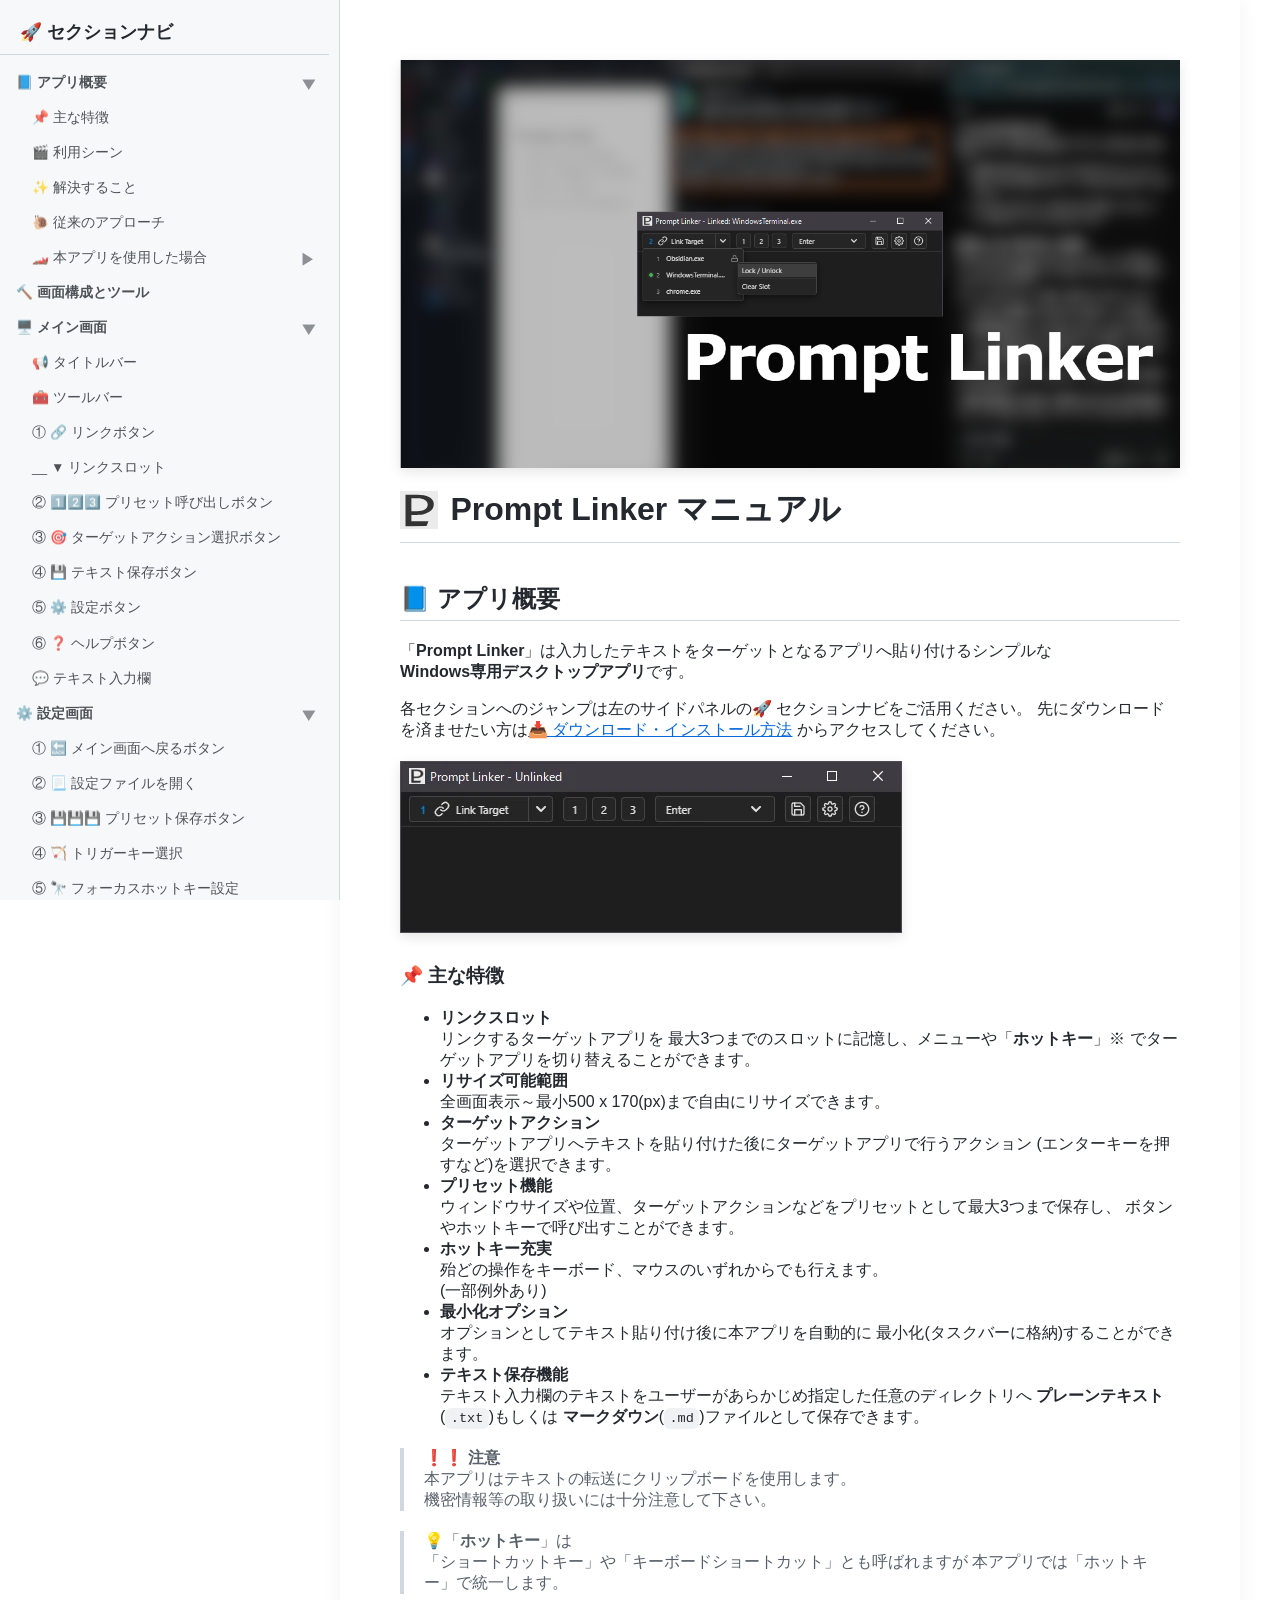
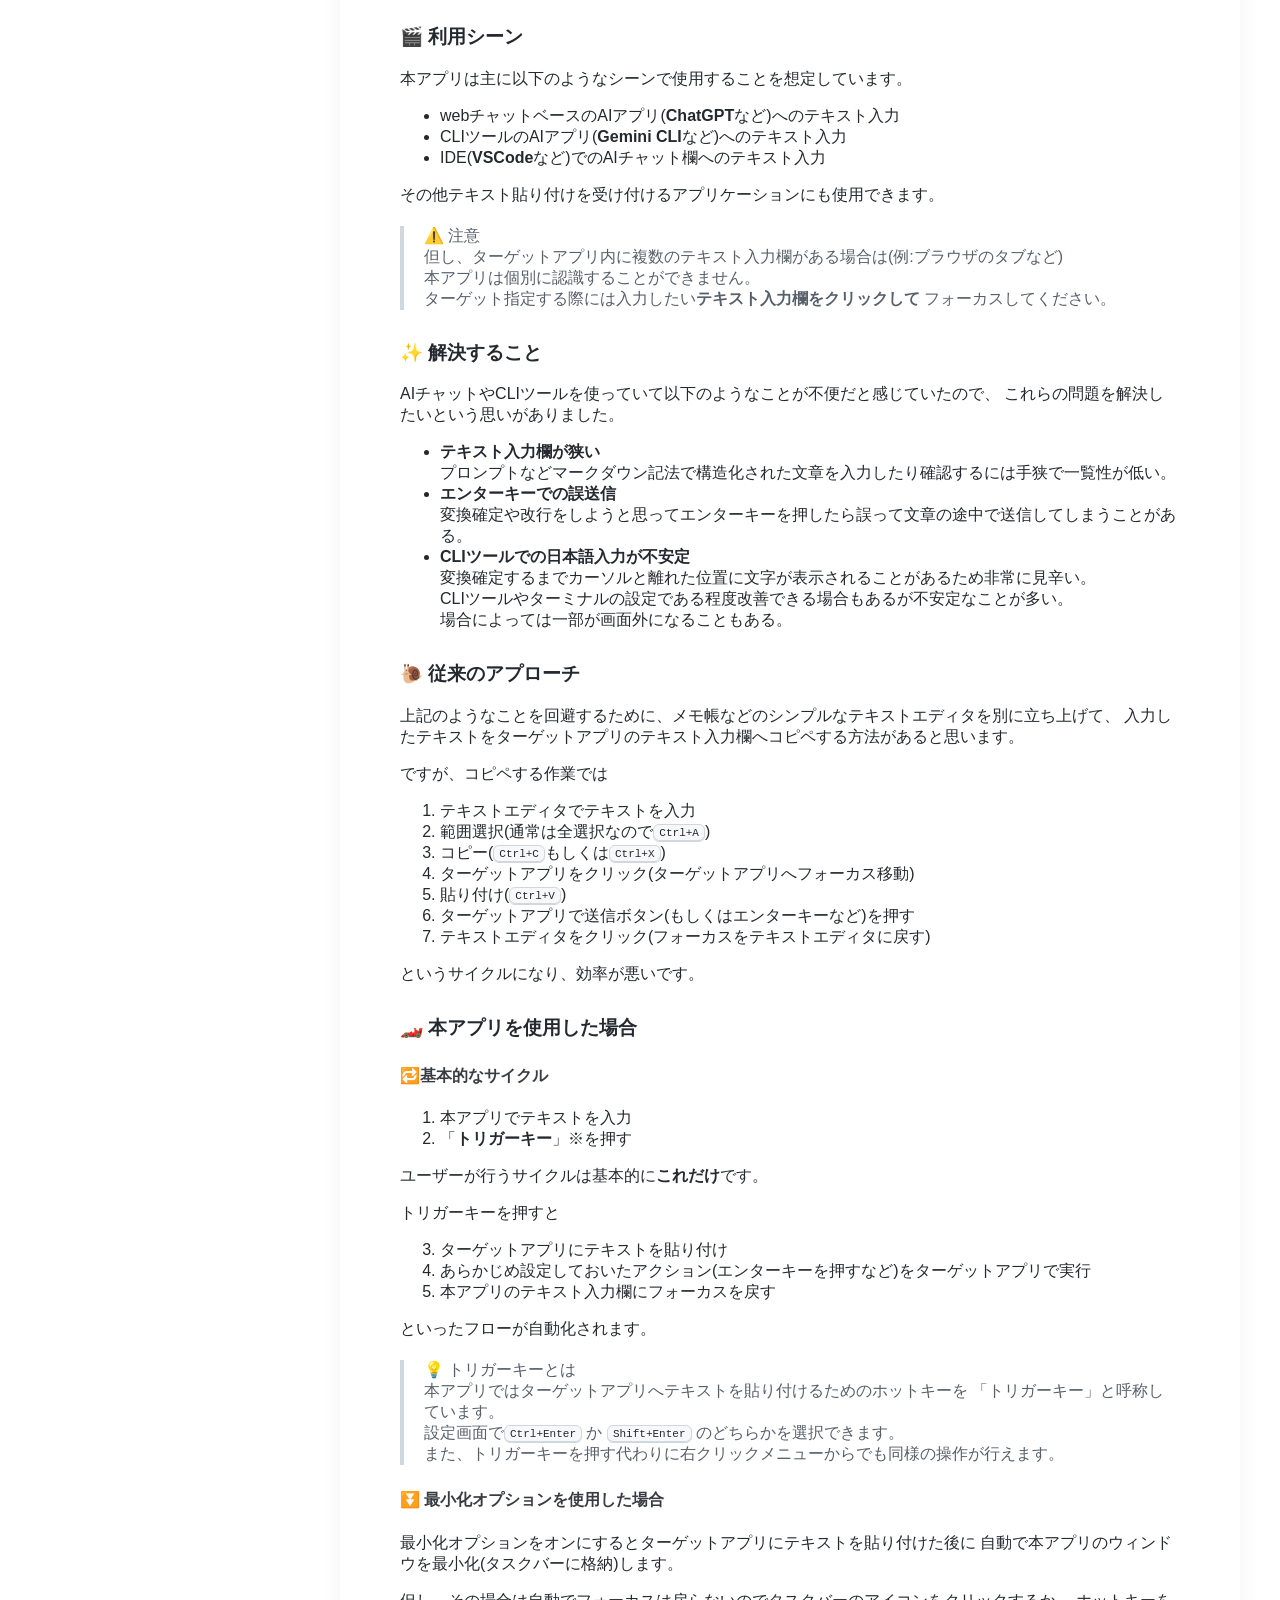
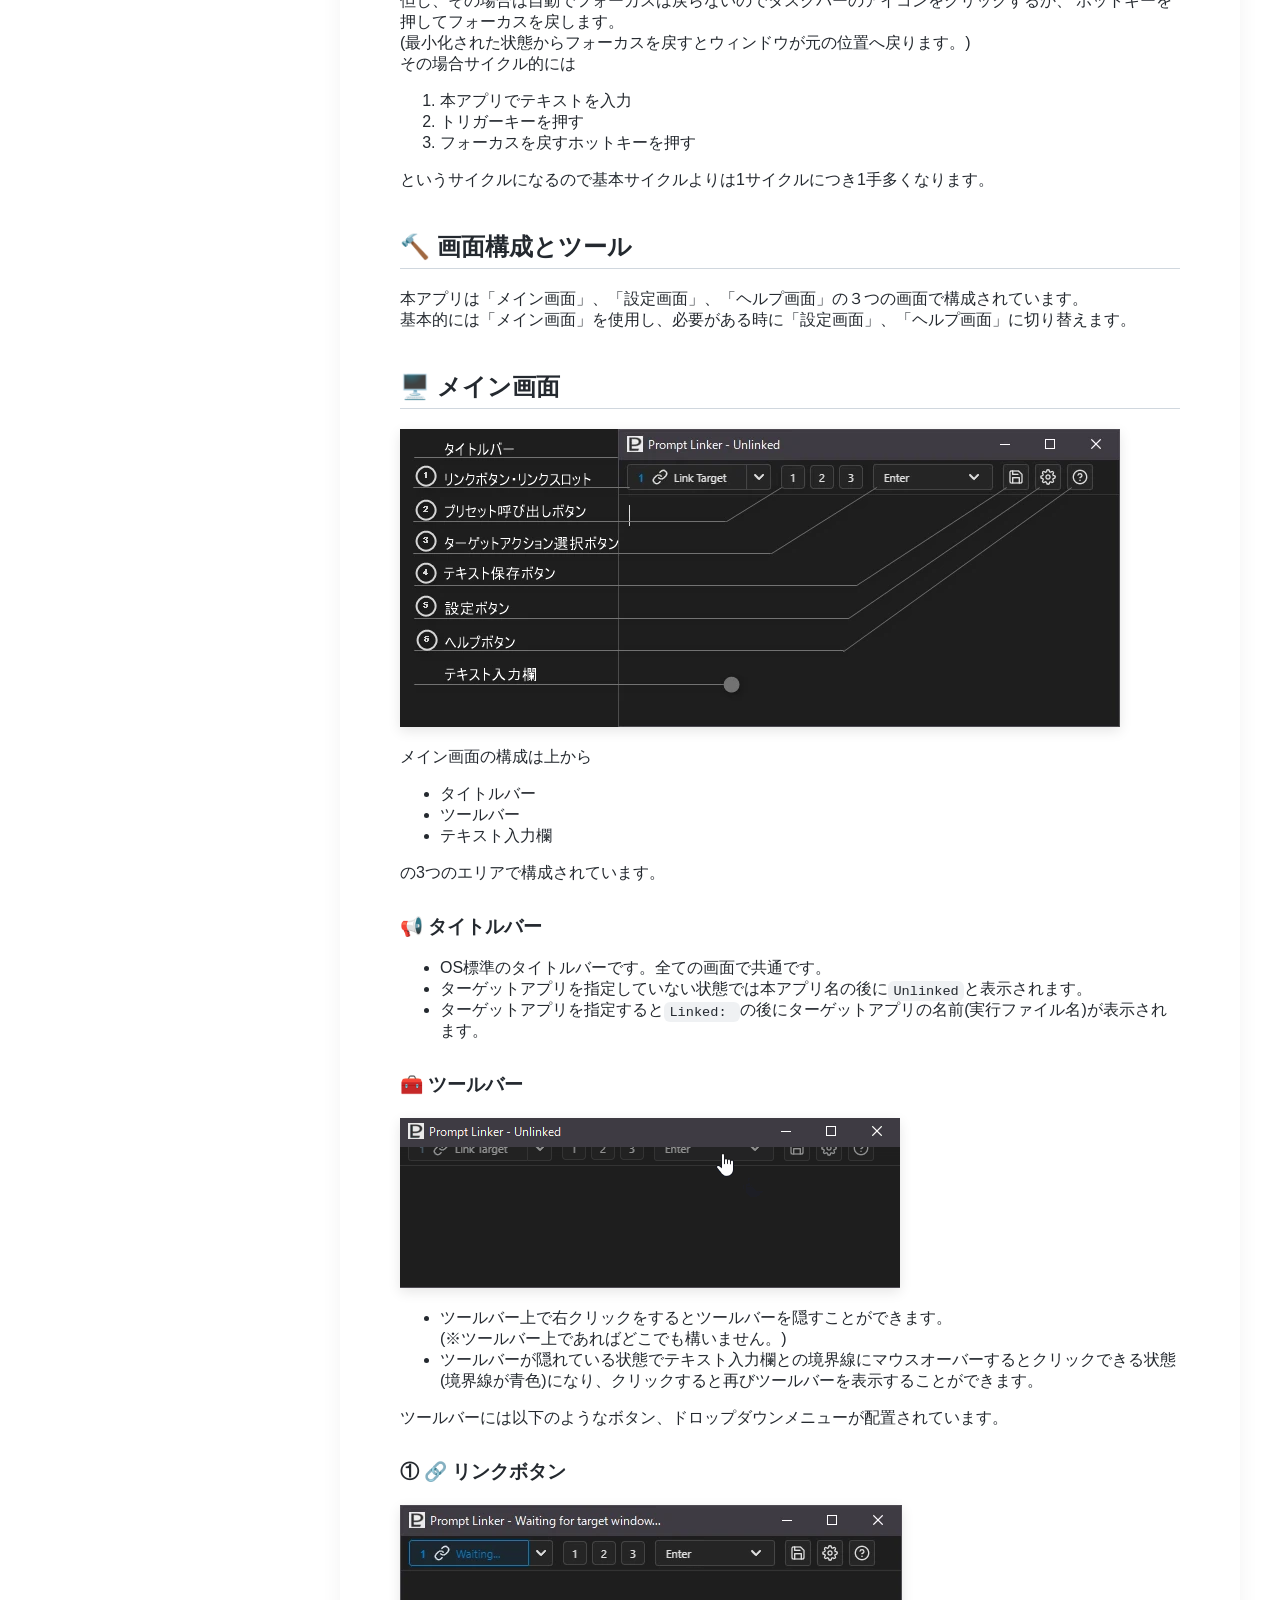
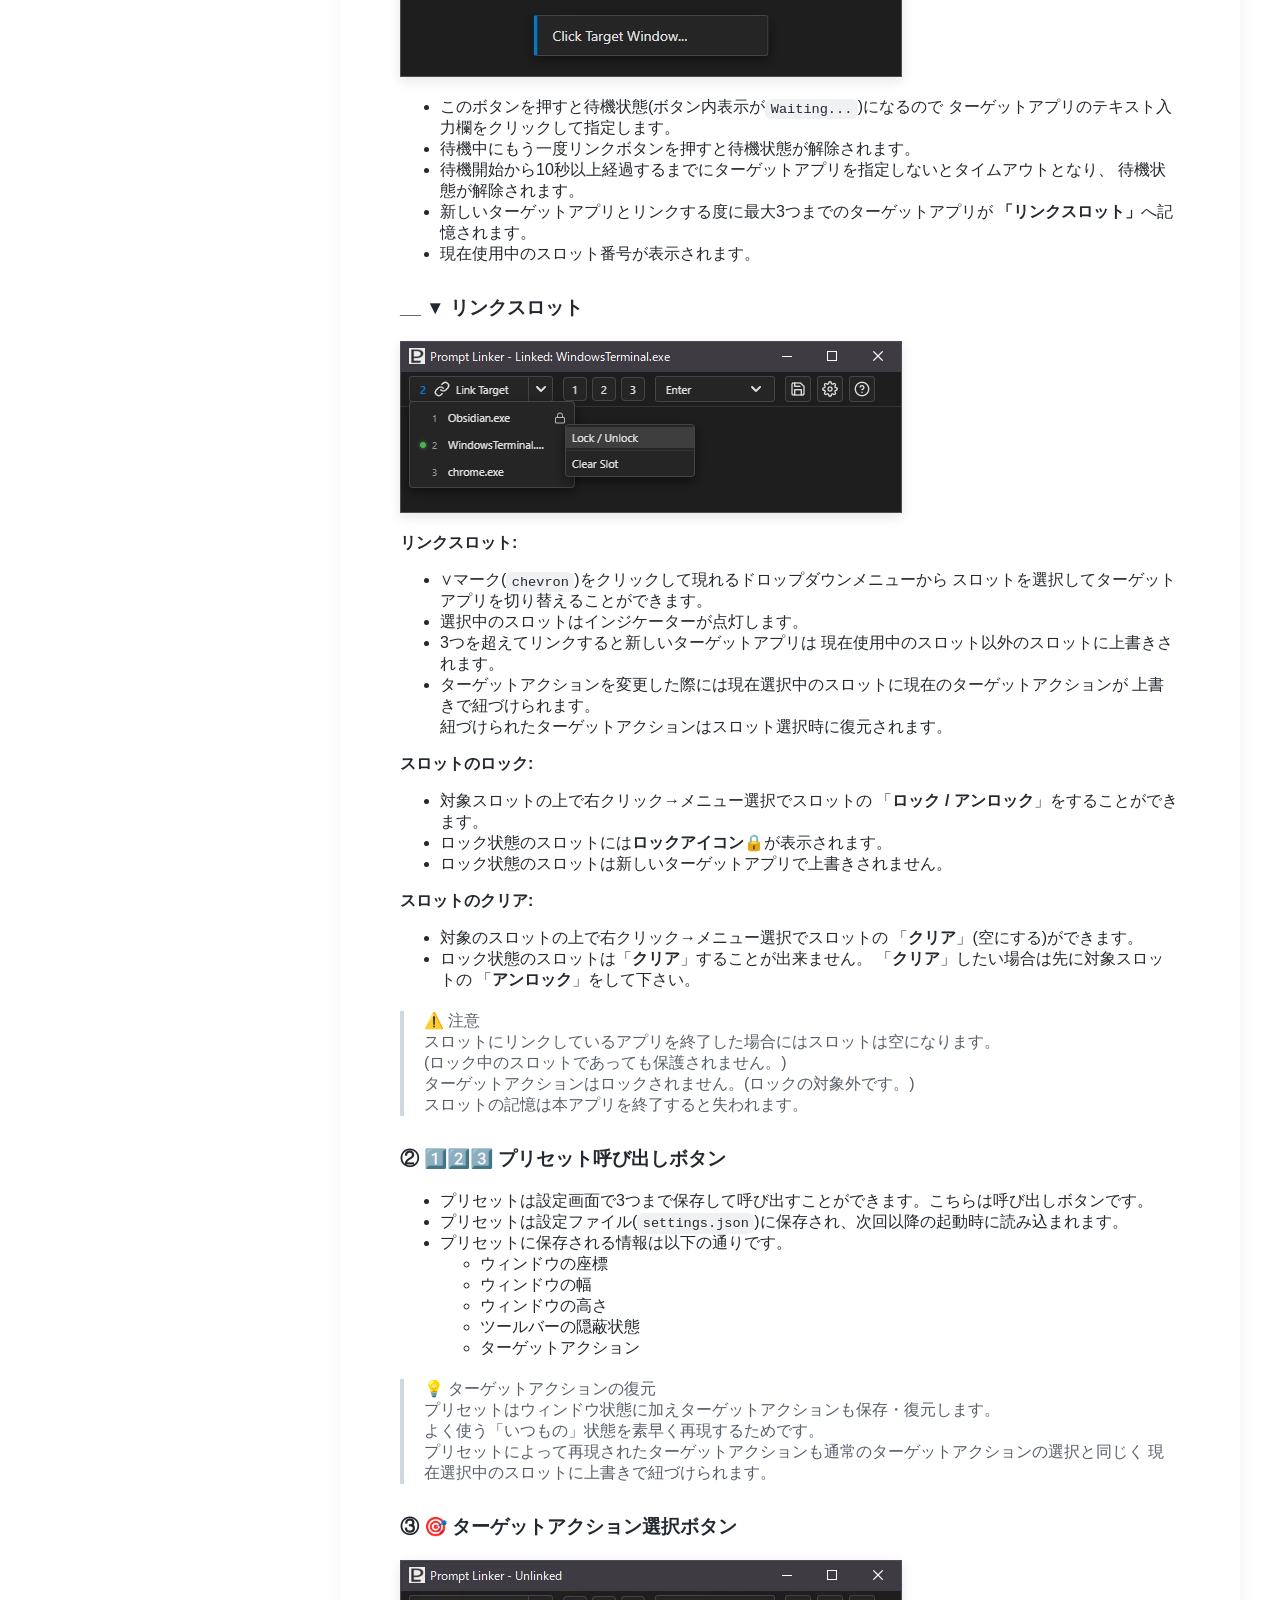
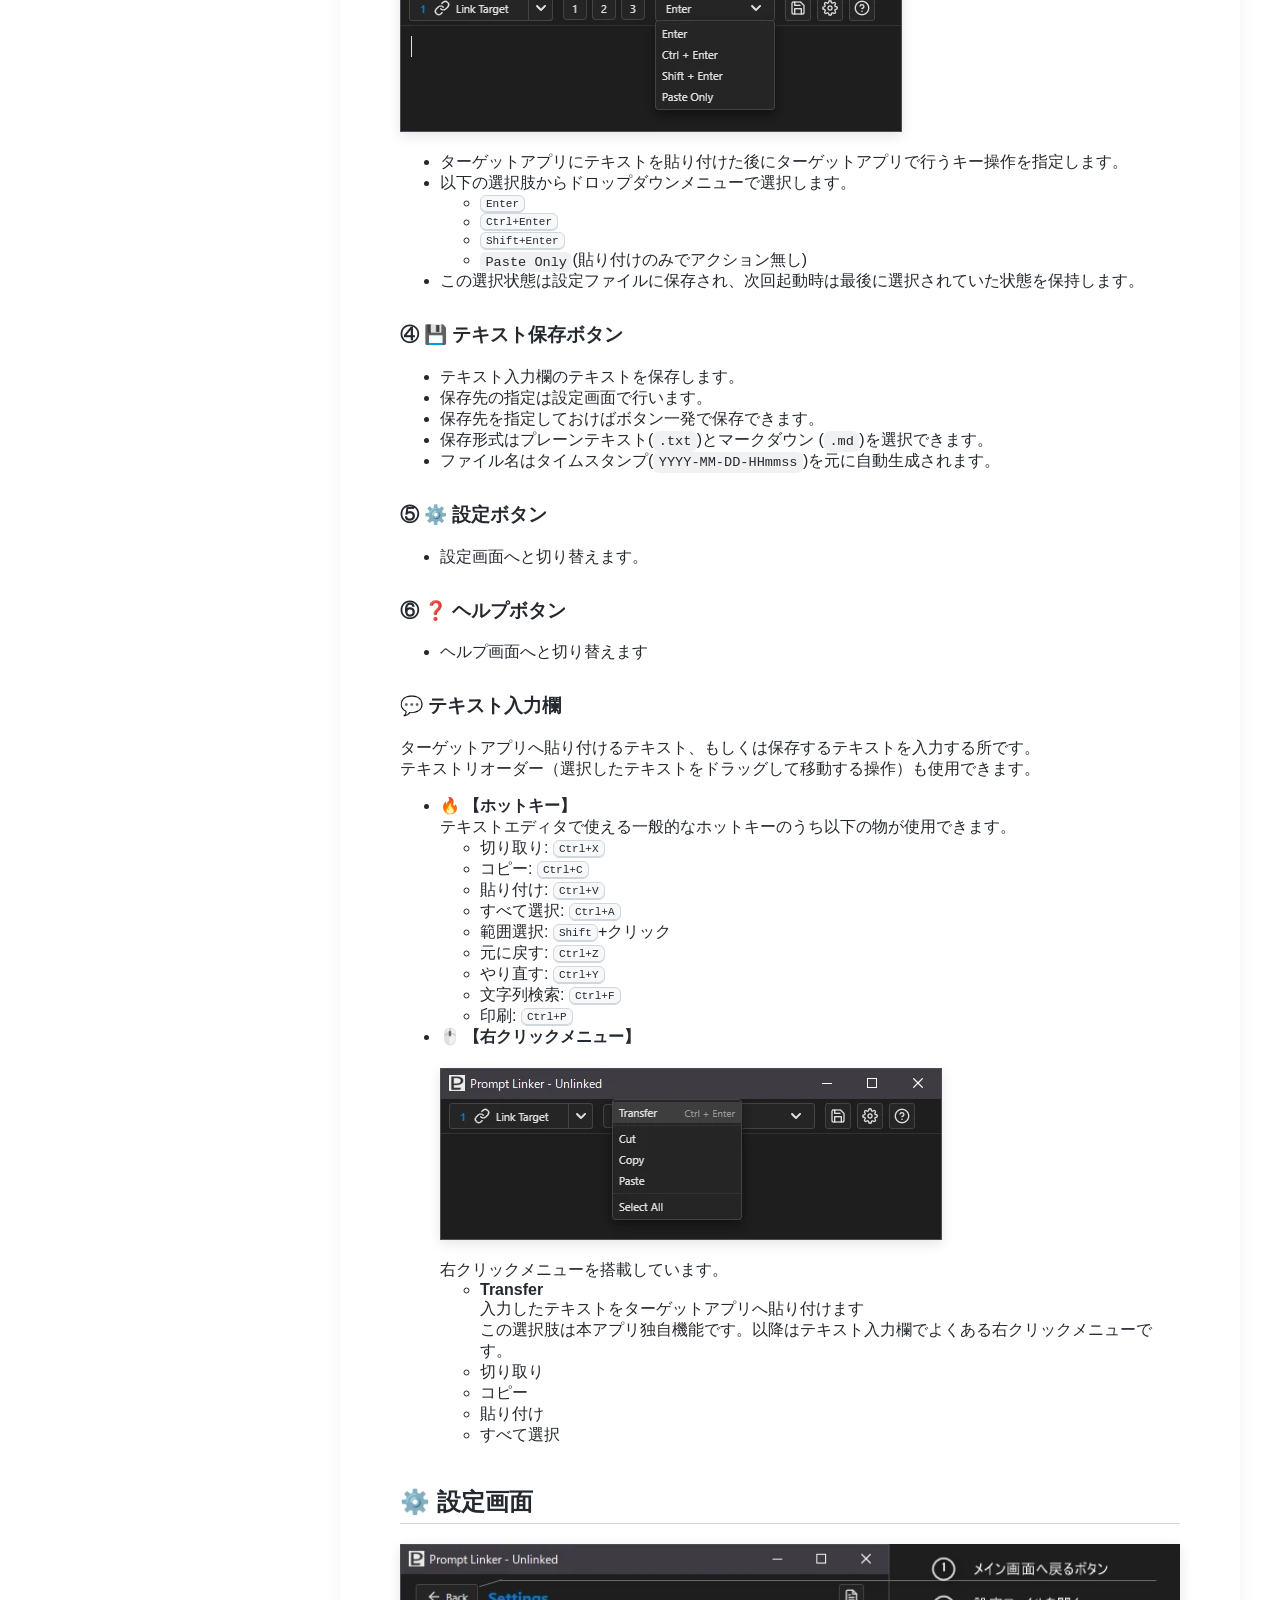
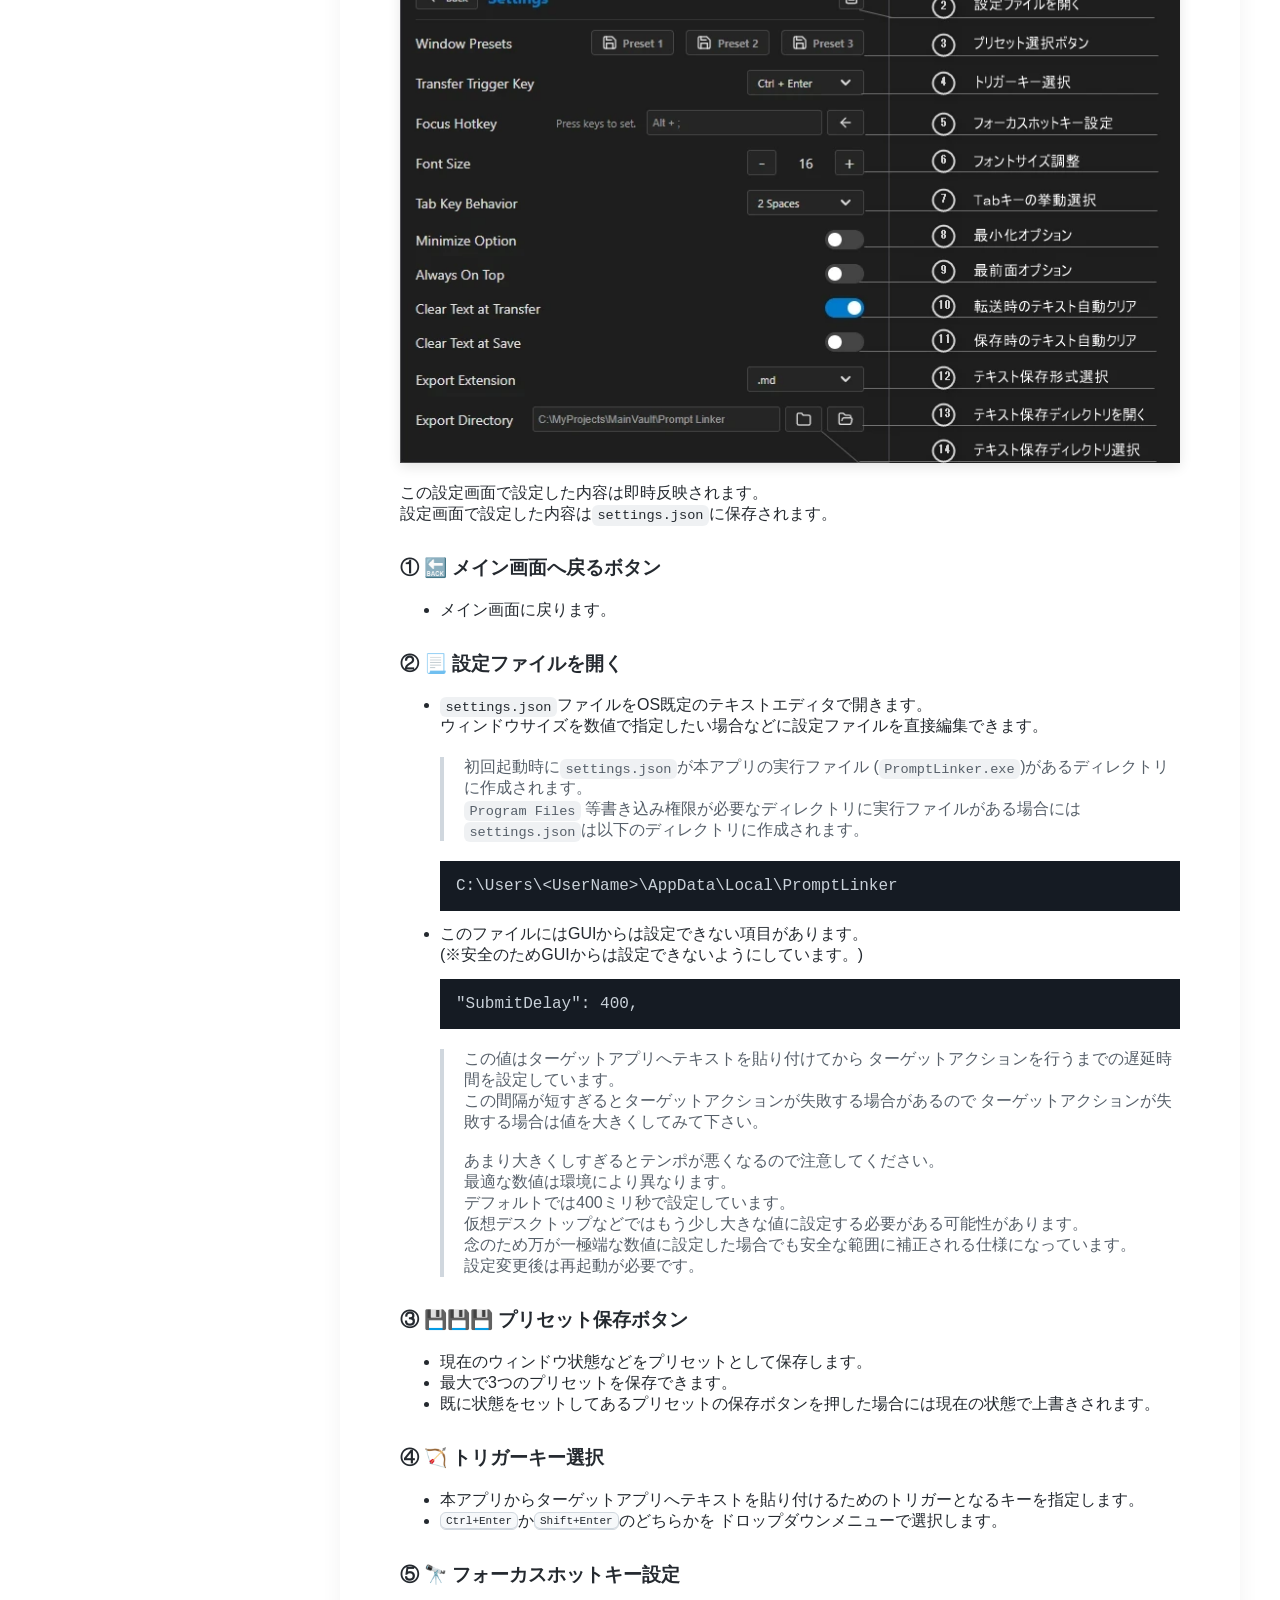
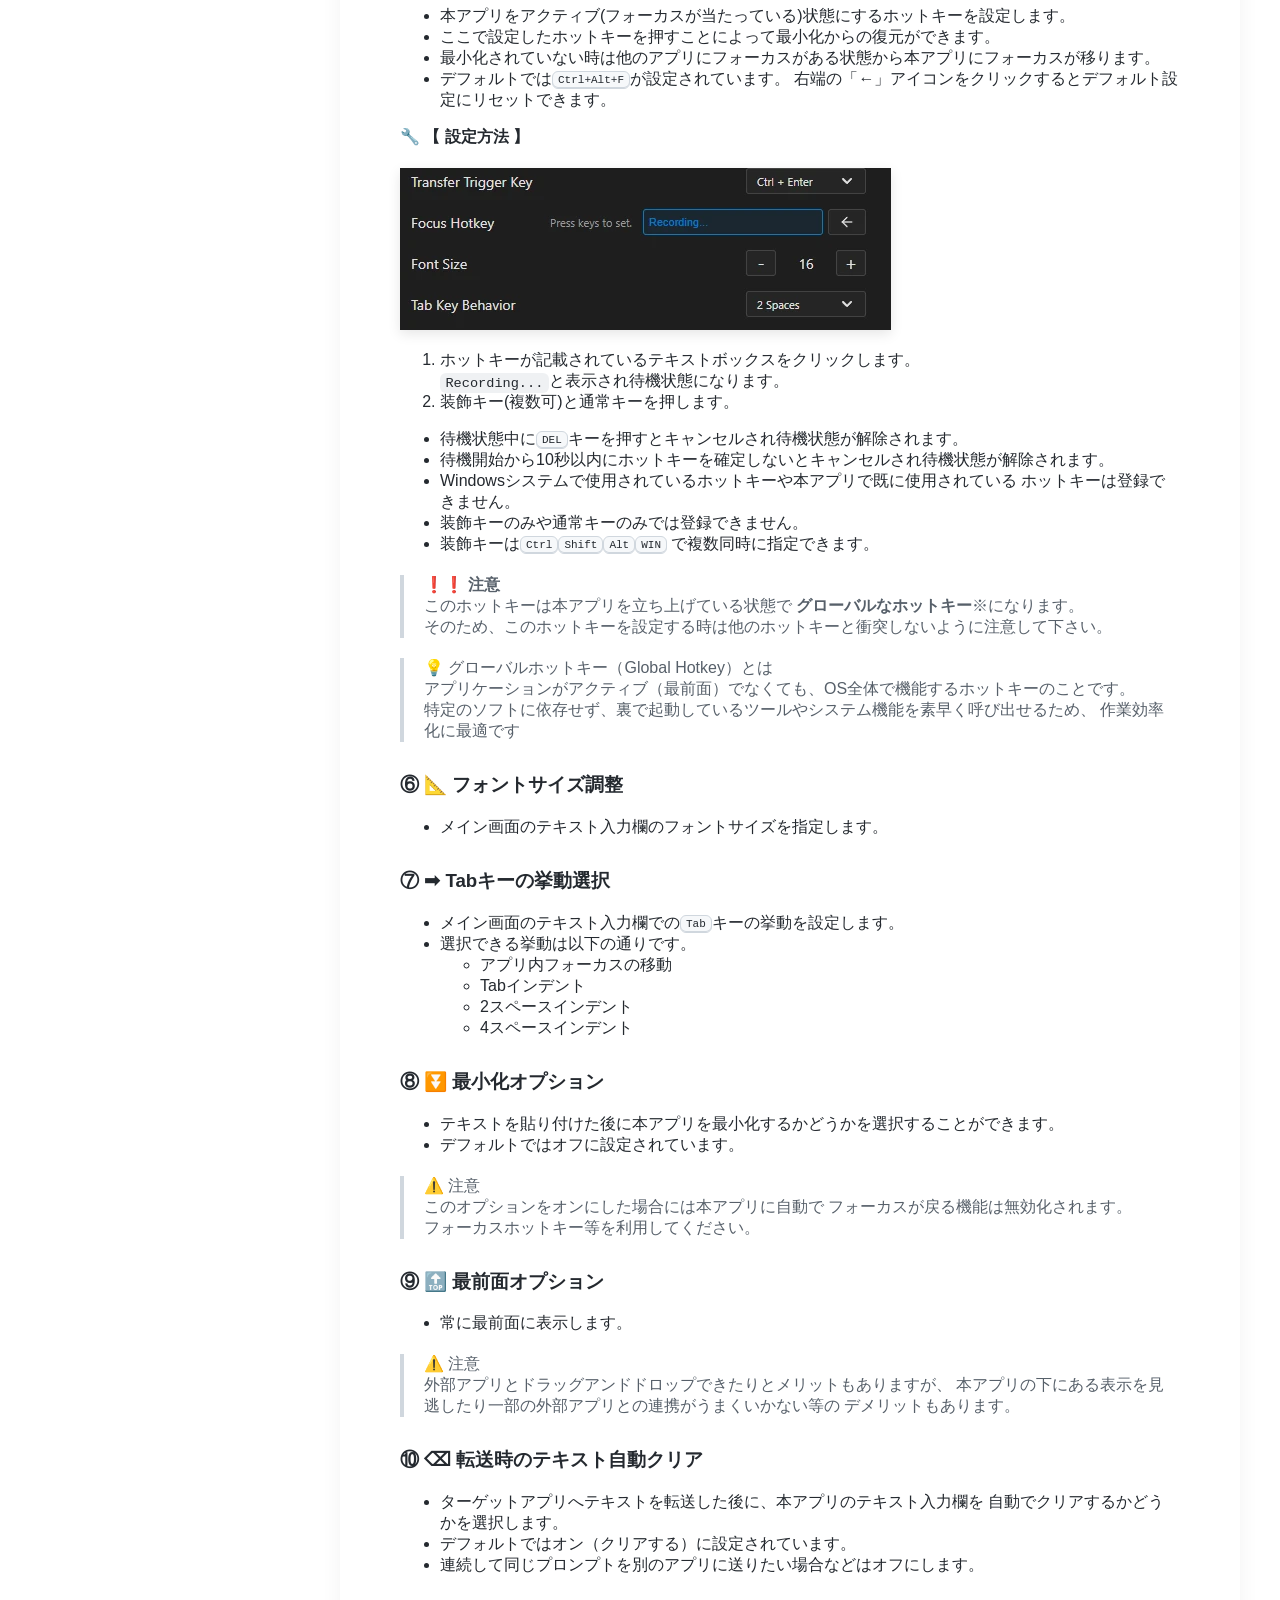
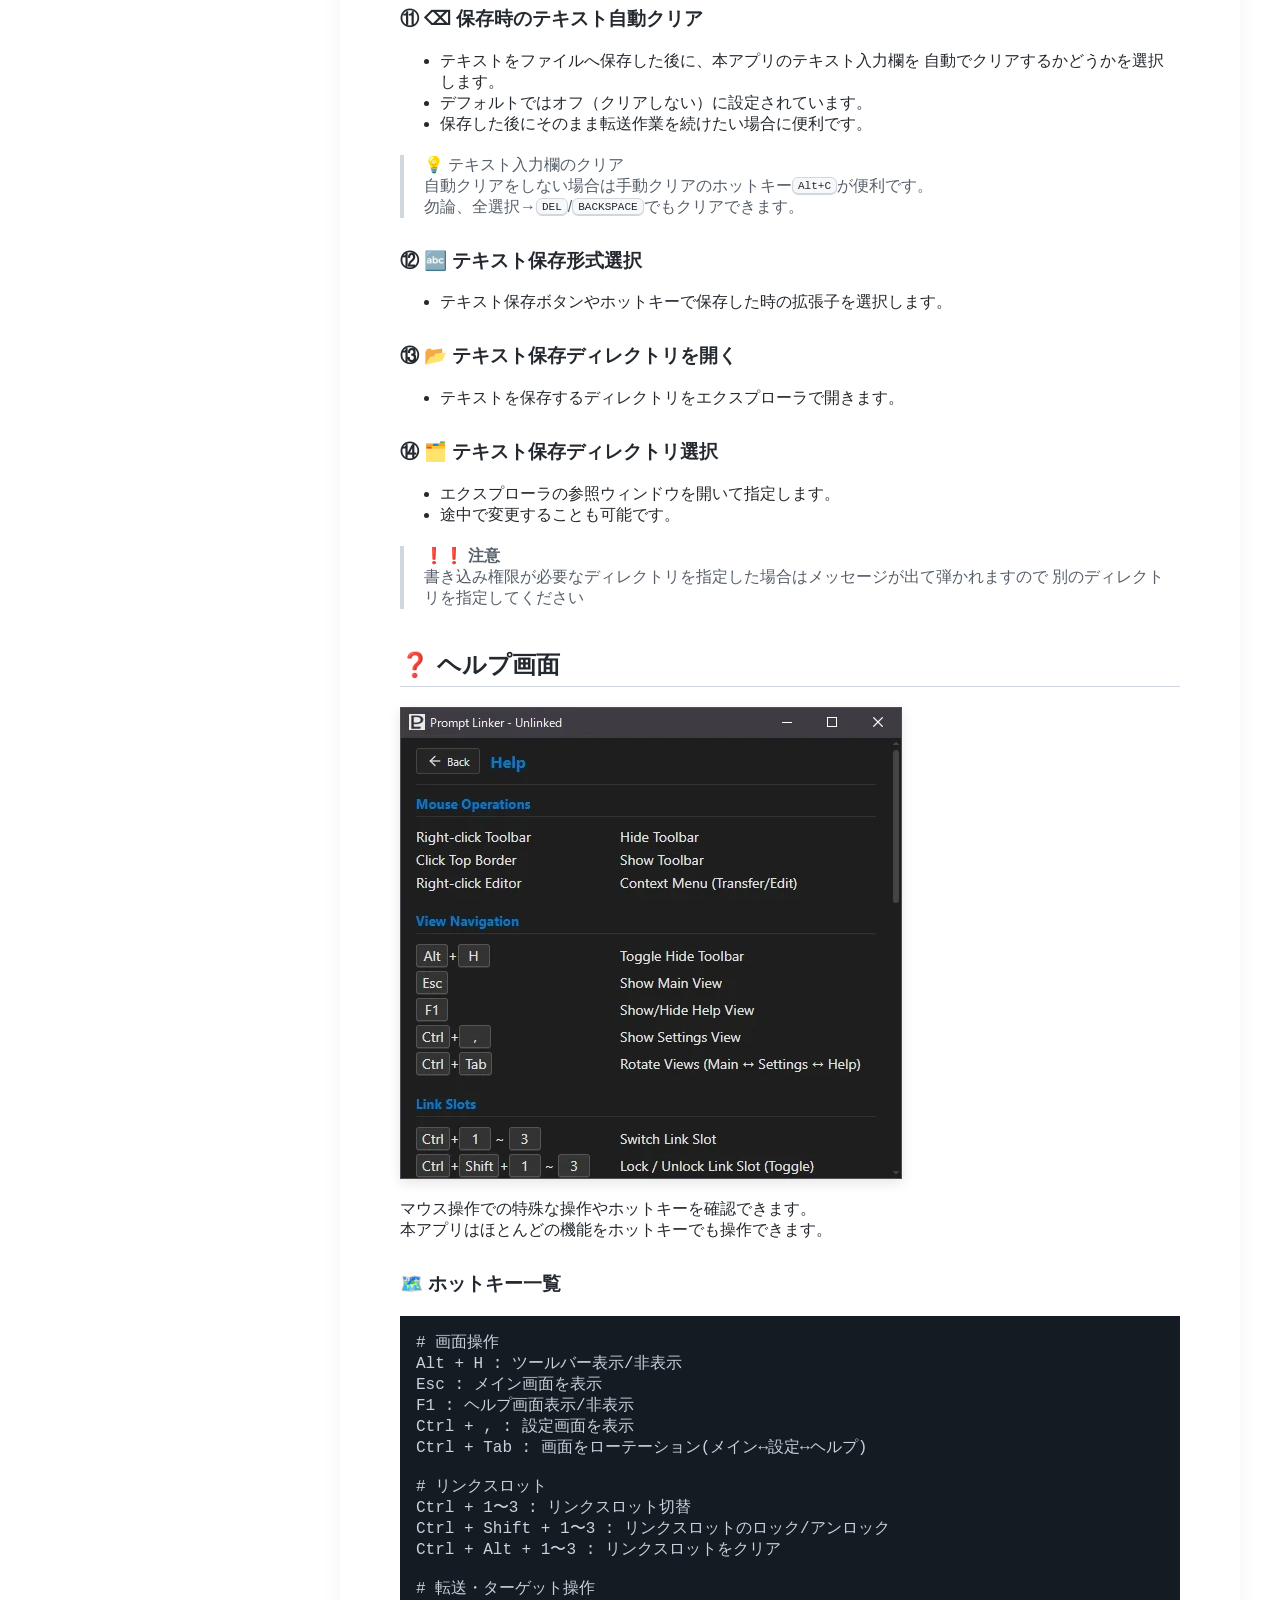
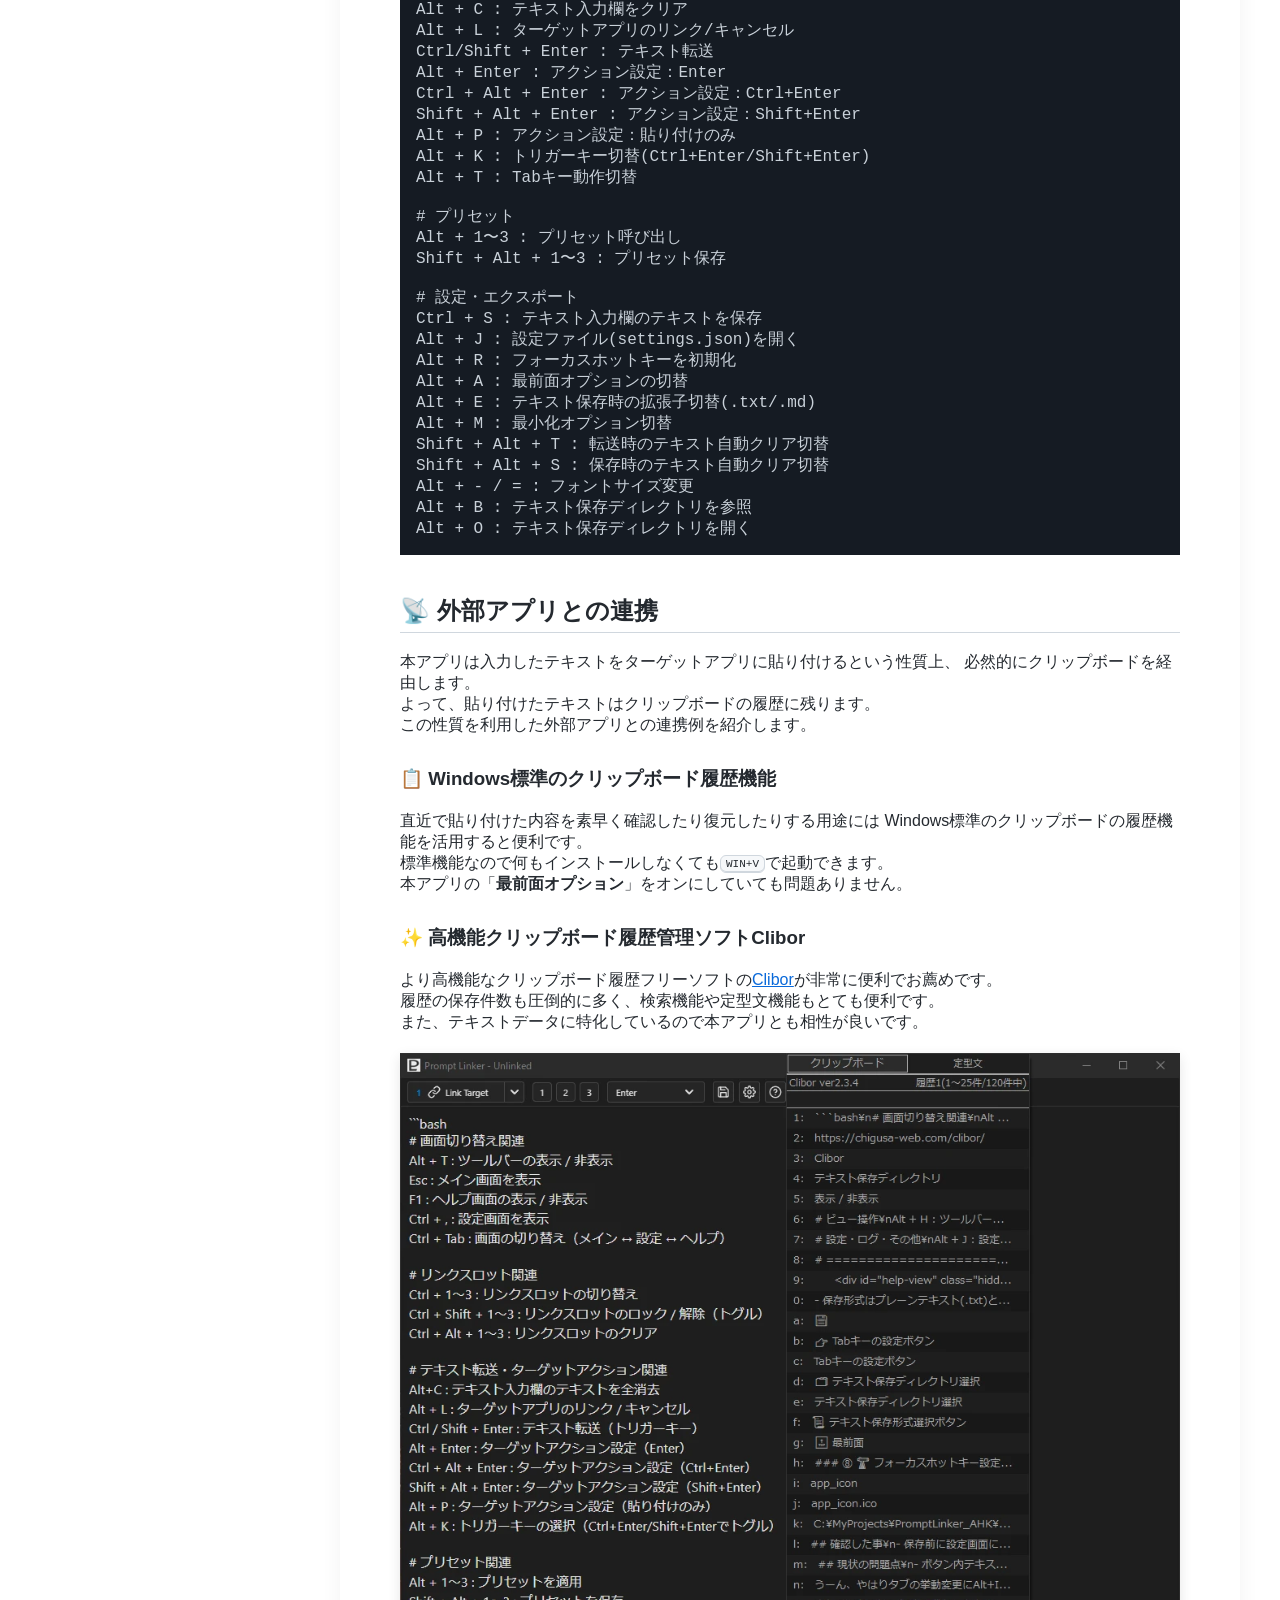
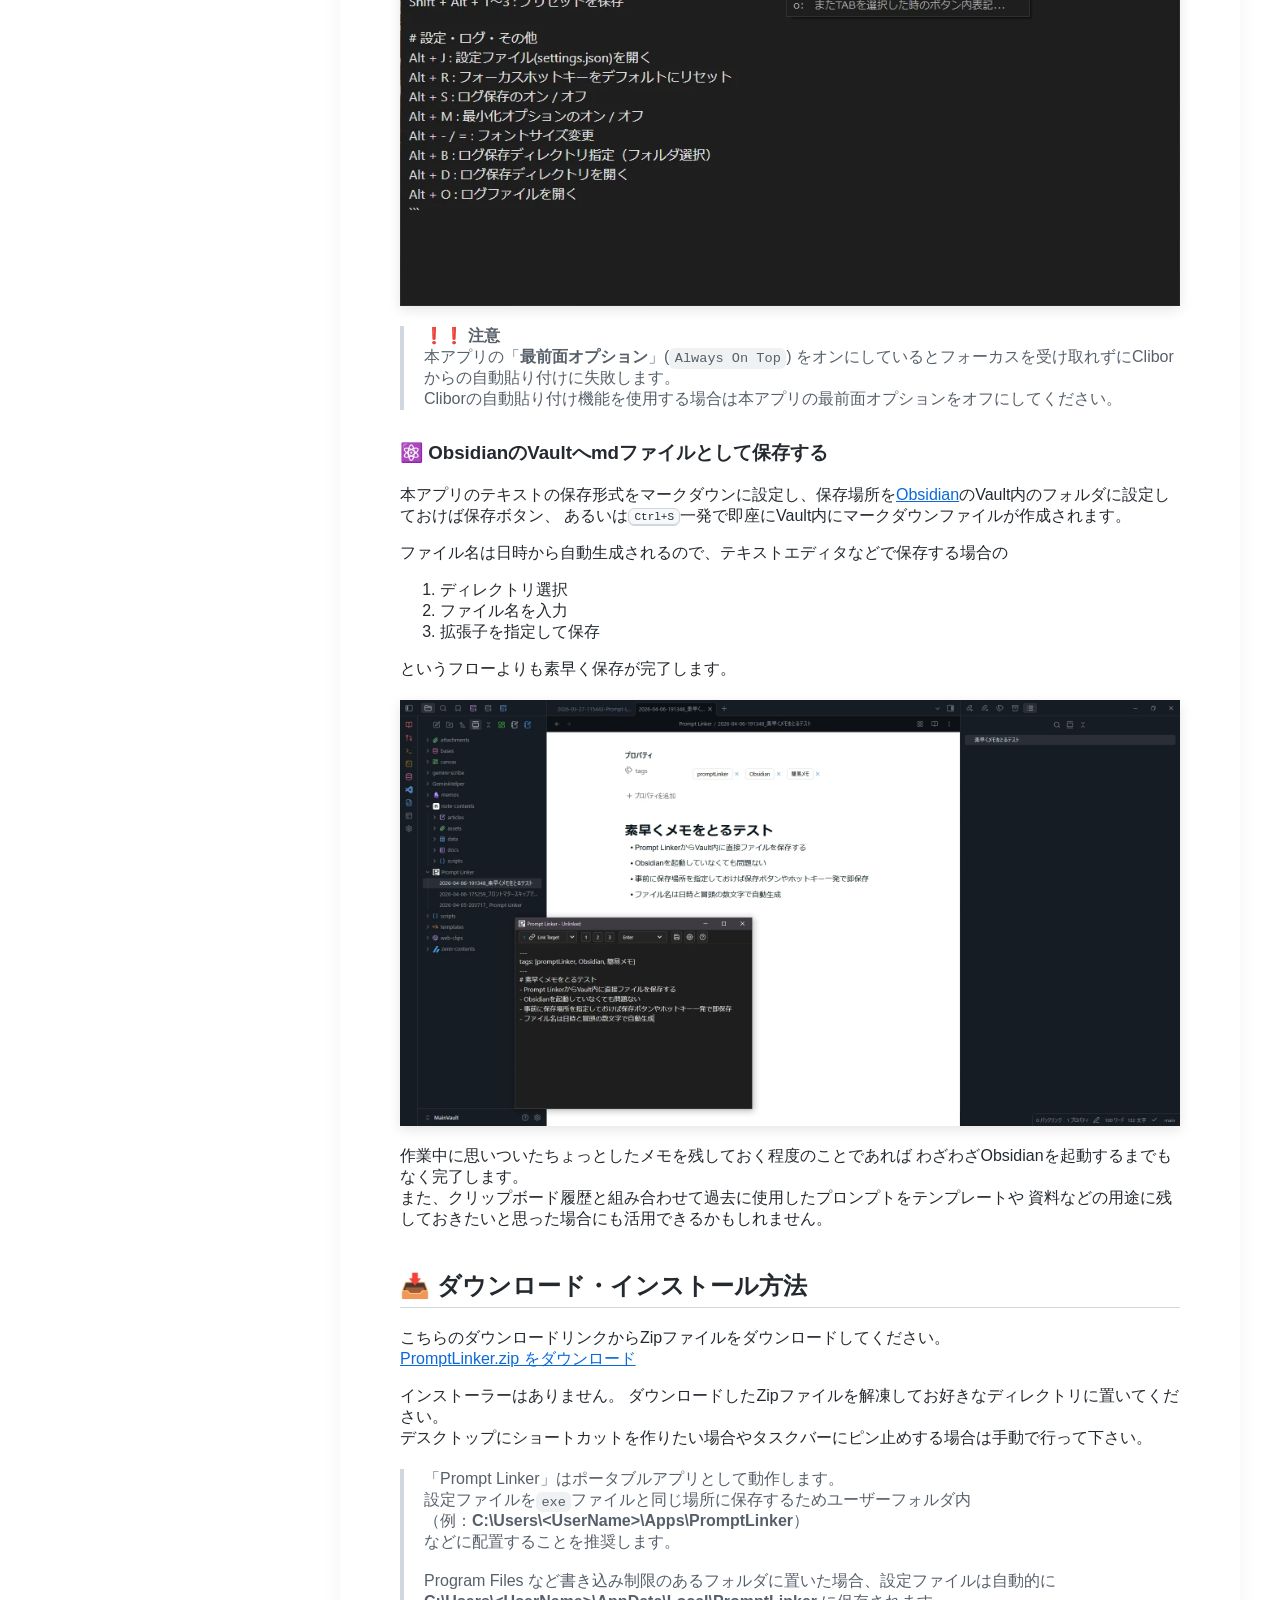
==== commit ba35074f: "ライセンス文修正" ====
--- a/docs/index.html
+++ b/docs/index.html
@@ -1010,7 +1010,7 @@
         作業中に思いついたちょっとしたメモを残しておく程度のことであれば
         わざわざObsidianを起動するまでもなく完了します。<br />
         また、クリップボード履歴と組み合わせて過去に使用したプロンプトをテンプレートや
-        資料などの用途にに残しておきたいと思った場合にも活用できるかもしれません。
+        資料などの用途に残しておきたいと思った場合にも活用できるかもしれません。
       </p>
 
       <h2 id="download-and-installation">📥 ダウンロード・インストール方法</h2>
@@ -1048,8 +1048,16 @@
       </p>
       <h3 id="license">ライセンス</h3>
       <p>
-        本アプリのライセンスは <strong>MIT License</strong> に準拠します。<br />
+        本アプリケーションのソースコードは
+        <strong>MIT License</strong> の下で公開されています。<br />
         商用・非商用を問わず、誰でも無償で自由に使用、複製、変更、再配布することができます。
+      </p>
+      <p>
+        なお、配布しているコンパイル済み実行ファイル（PromptLinker.exe）には
+        <strong>AutoHotkey v2（GPL v2）</strong
+        >のランタイムが含まれています。<br />
+        AutoHotkey v2 は GPL v2 の下で提供されており、
+        ソースコードを公開することで GPL の要件を満たしています。
       </p>
       <h2 id="source-code">🔩 ソースコード</h2>
       <p>
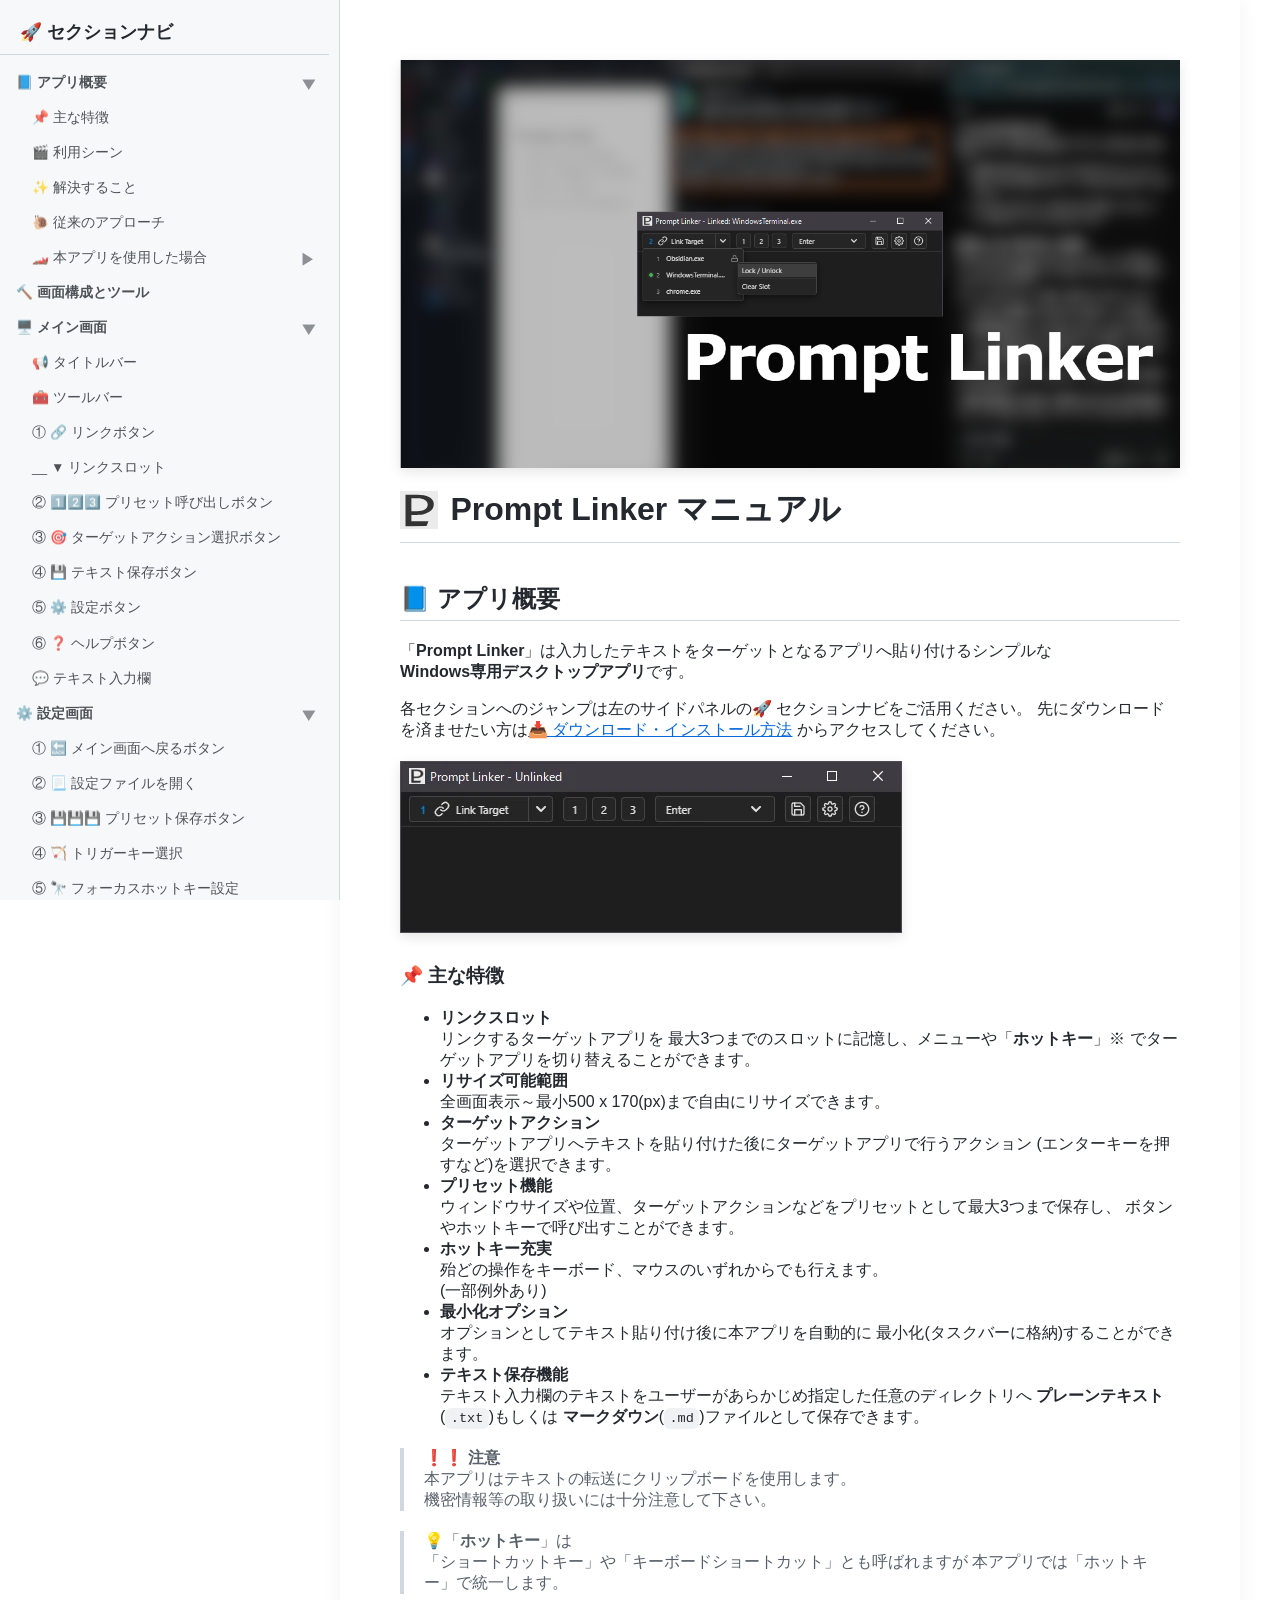
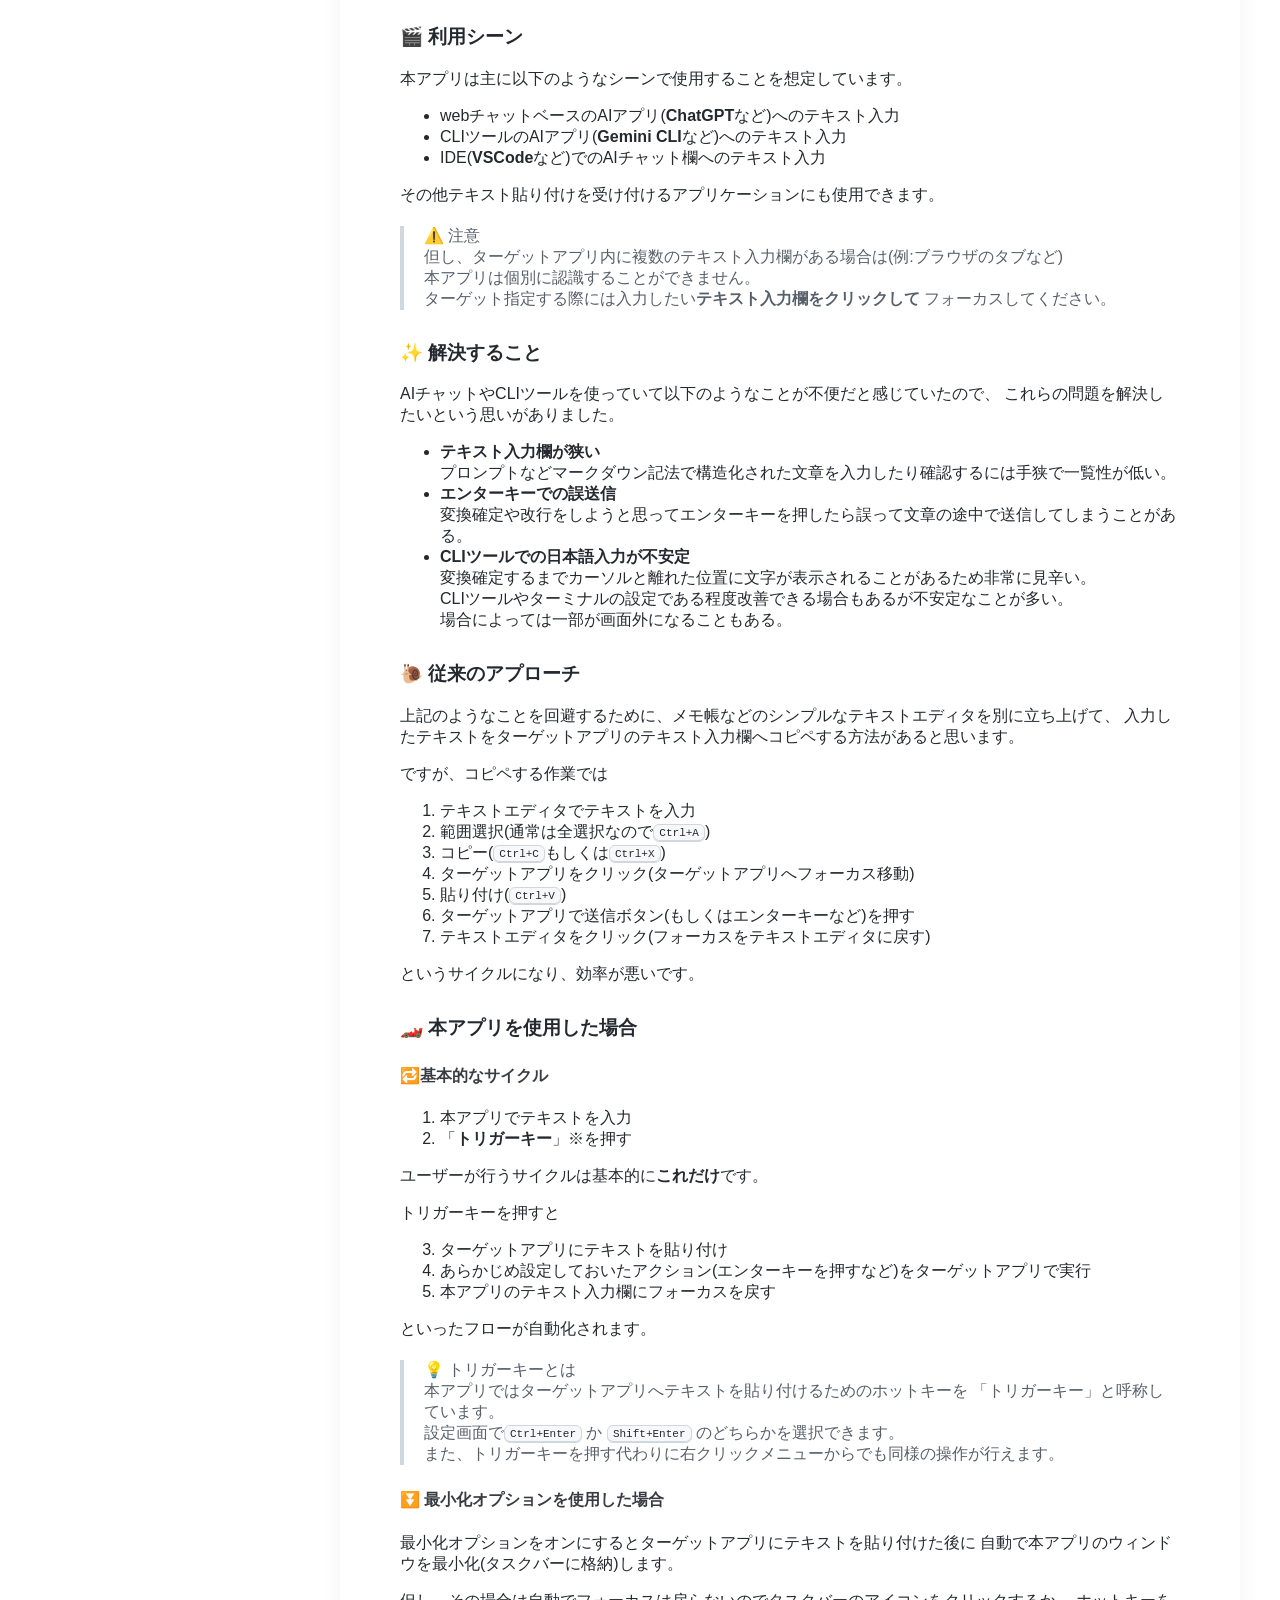
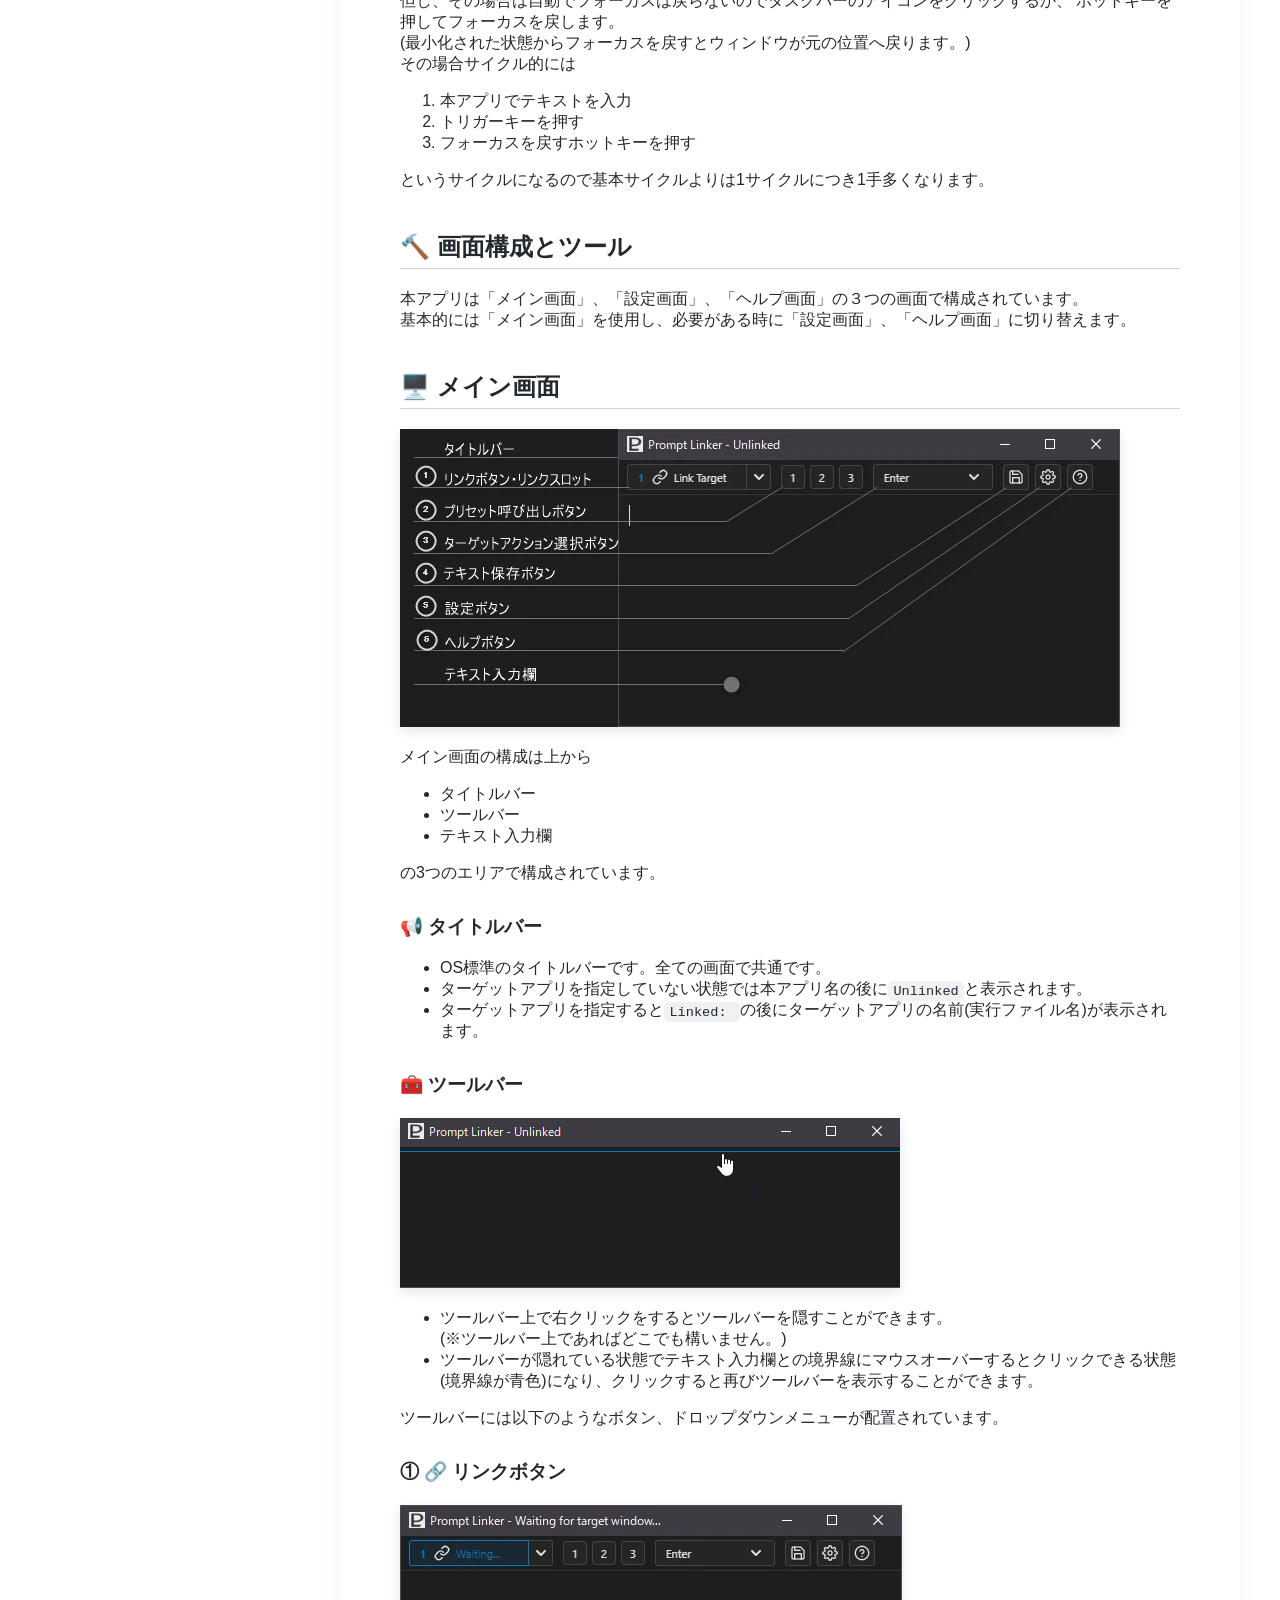
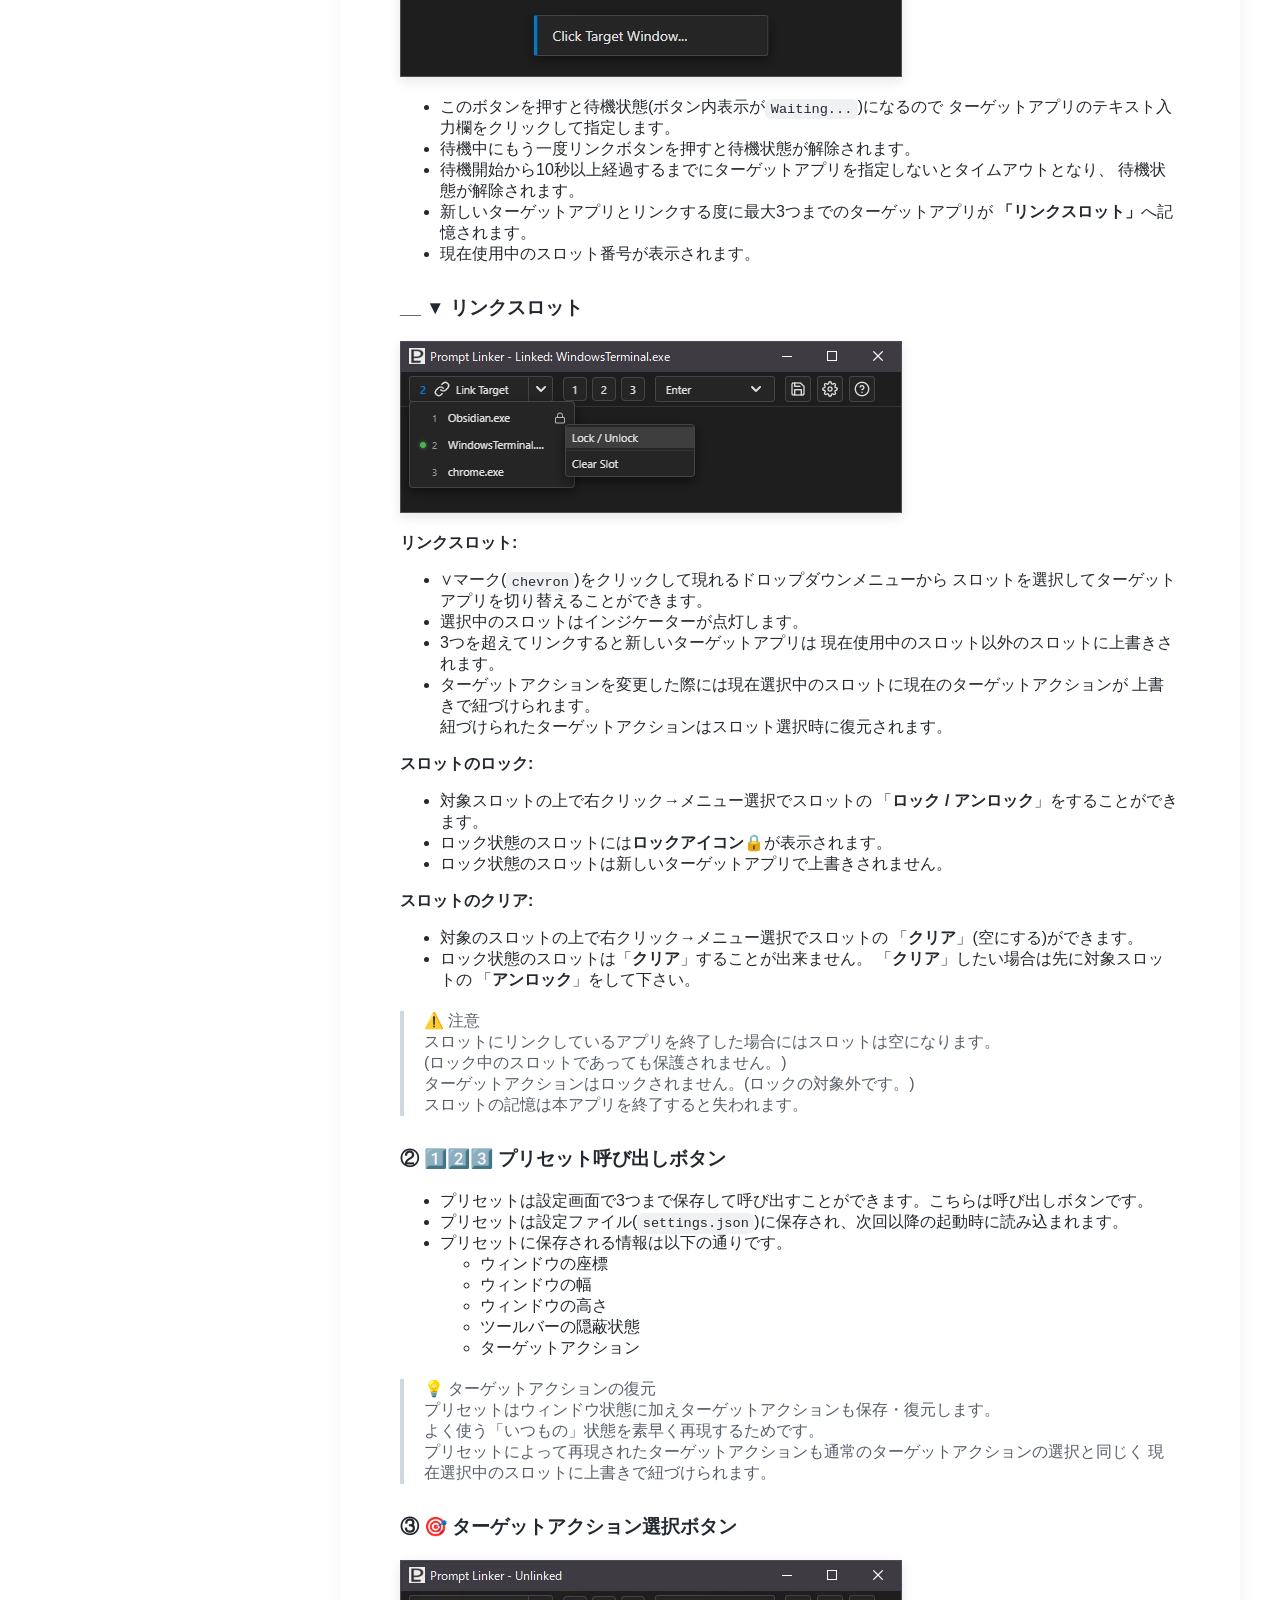
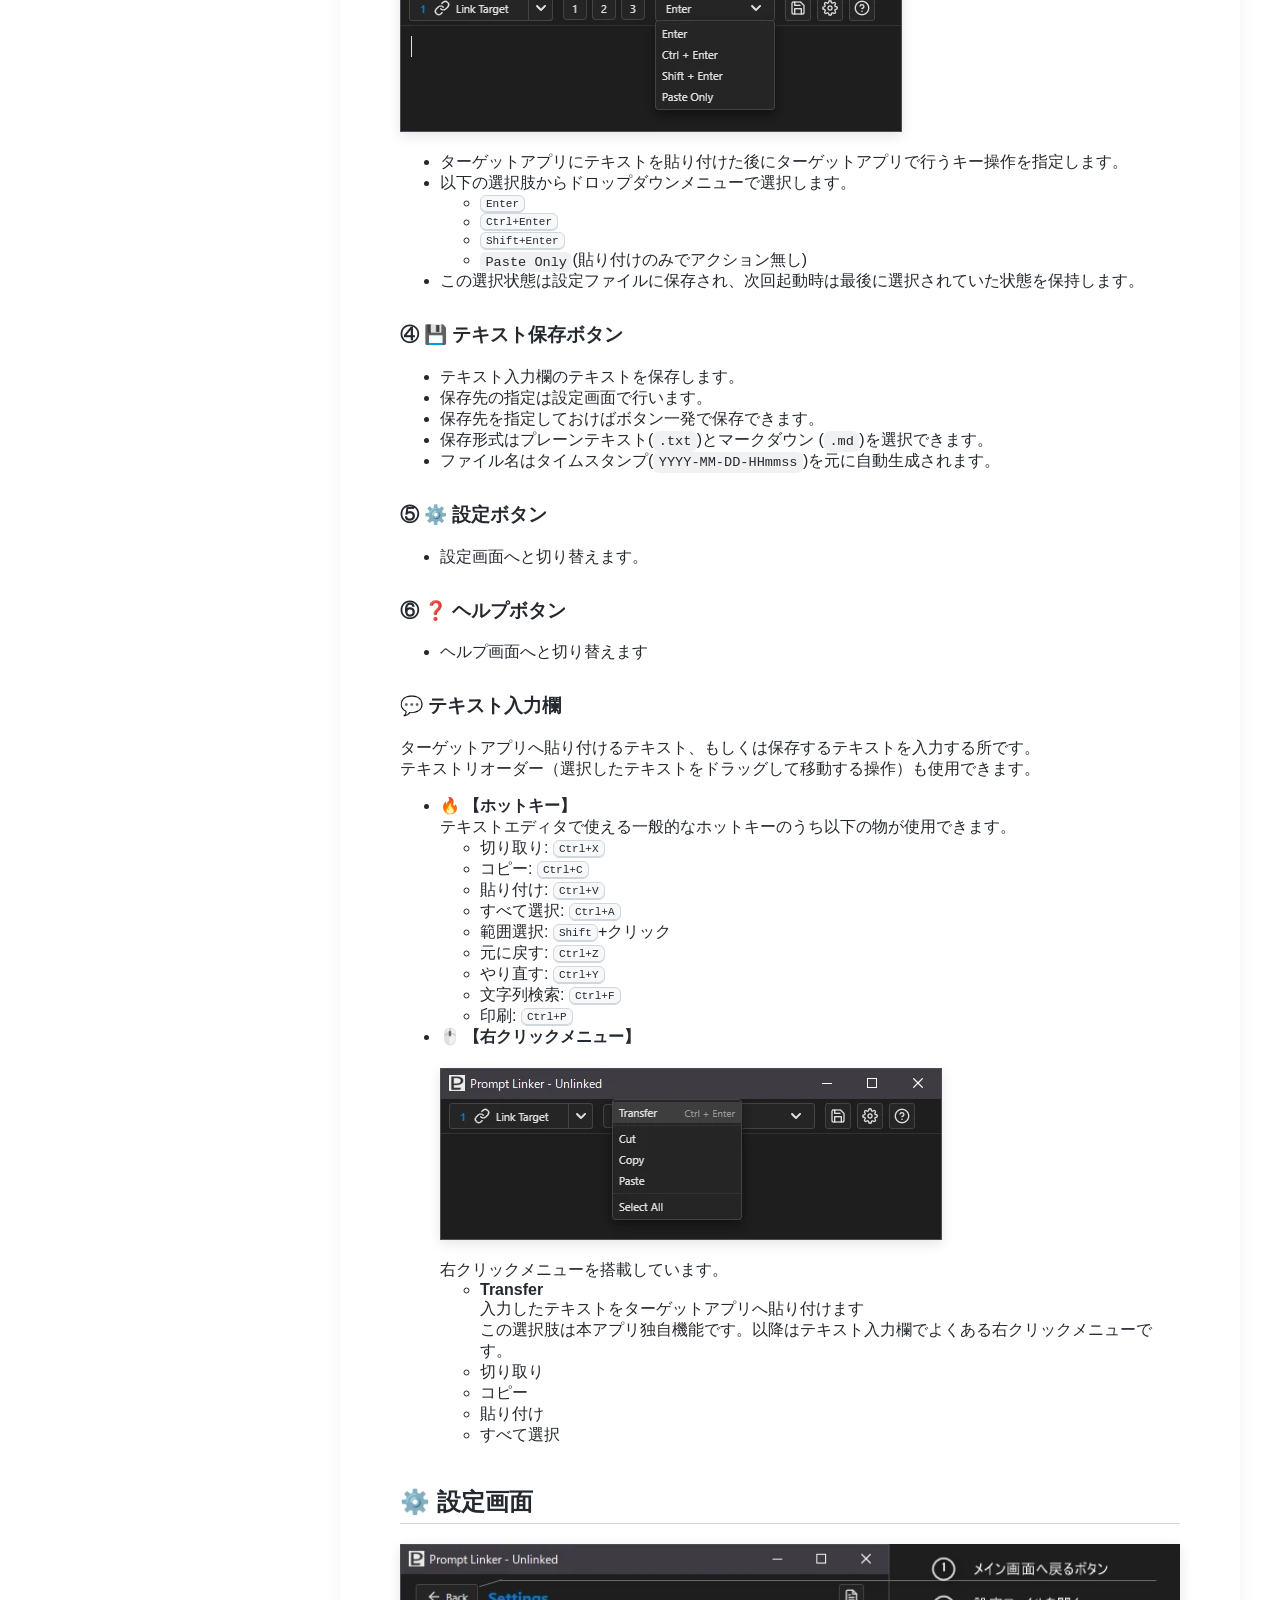
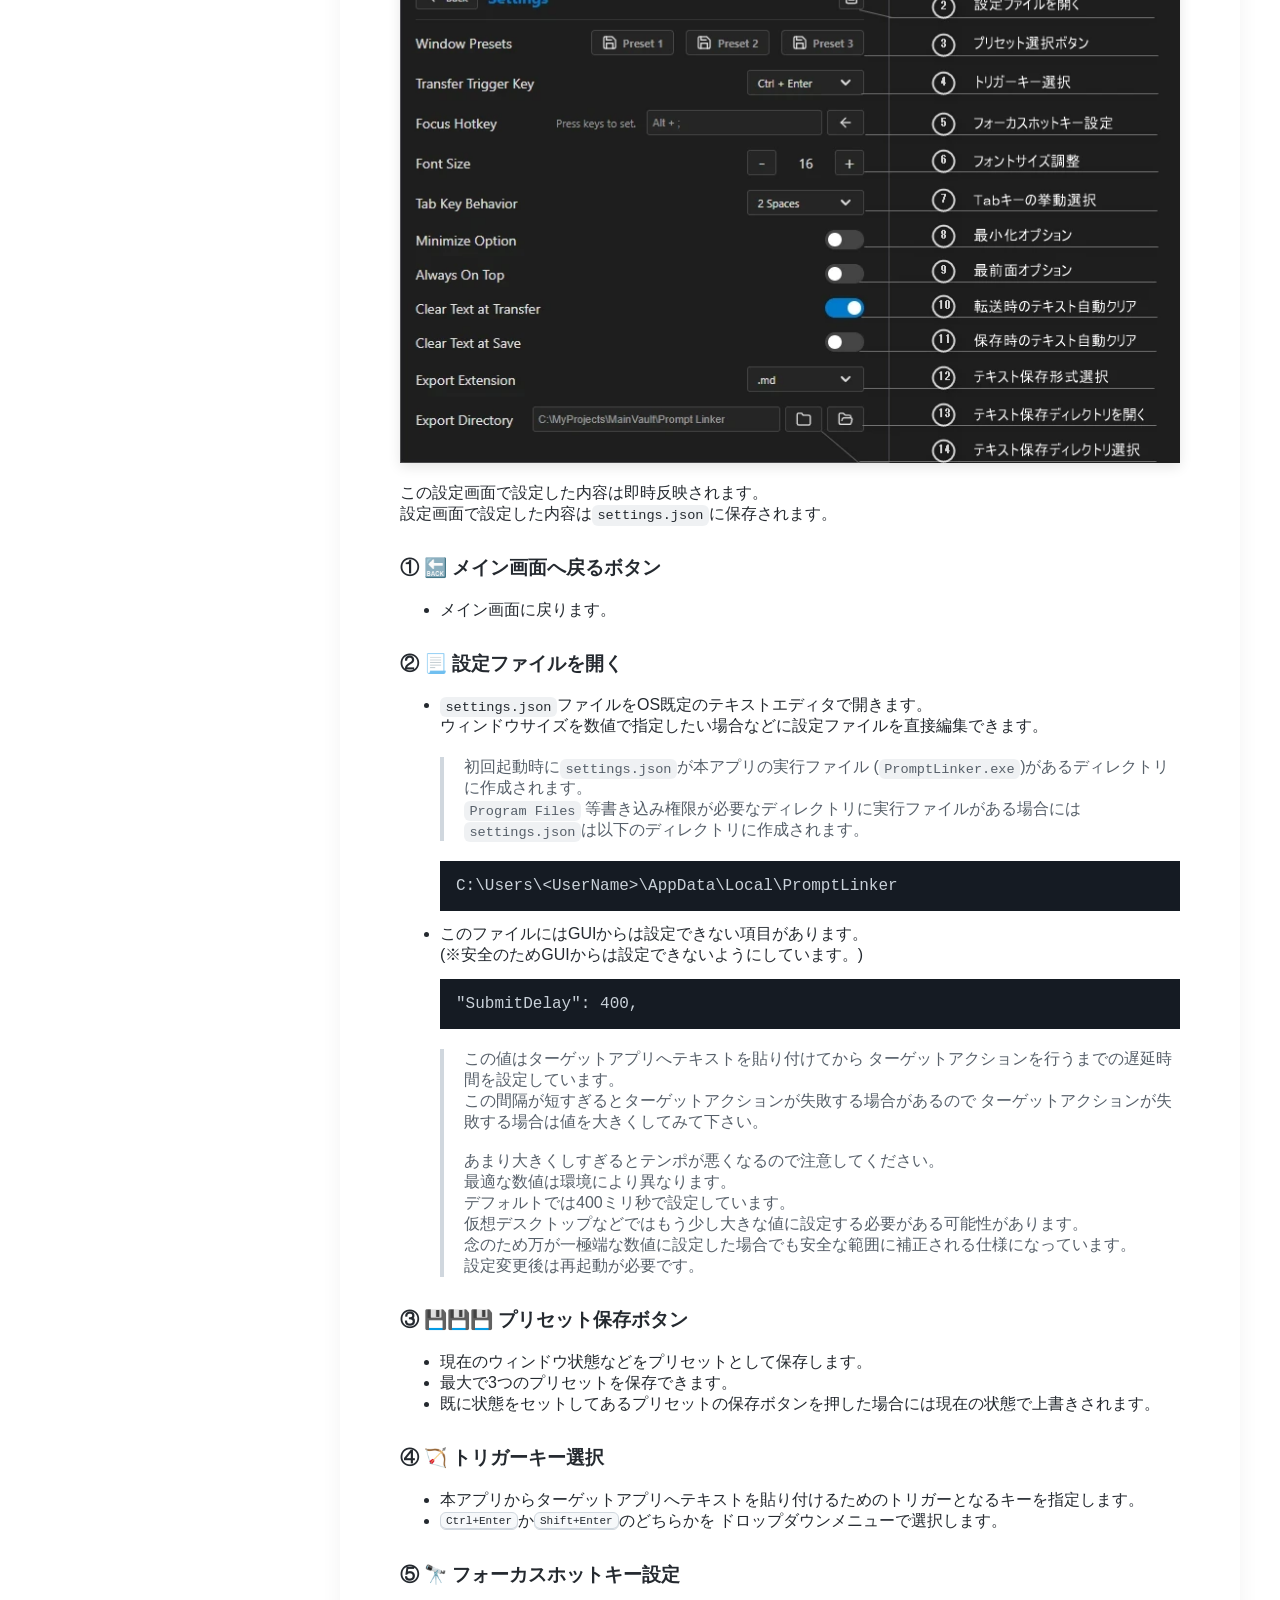
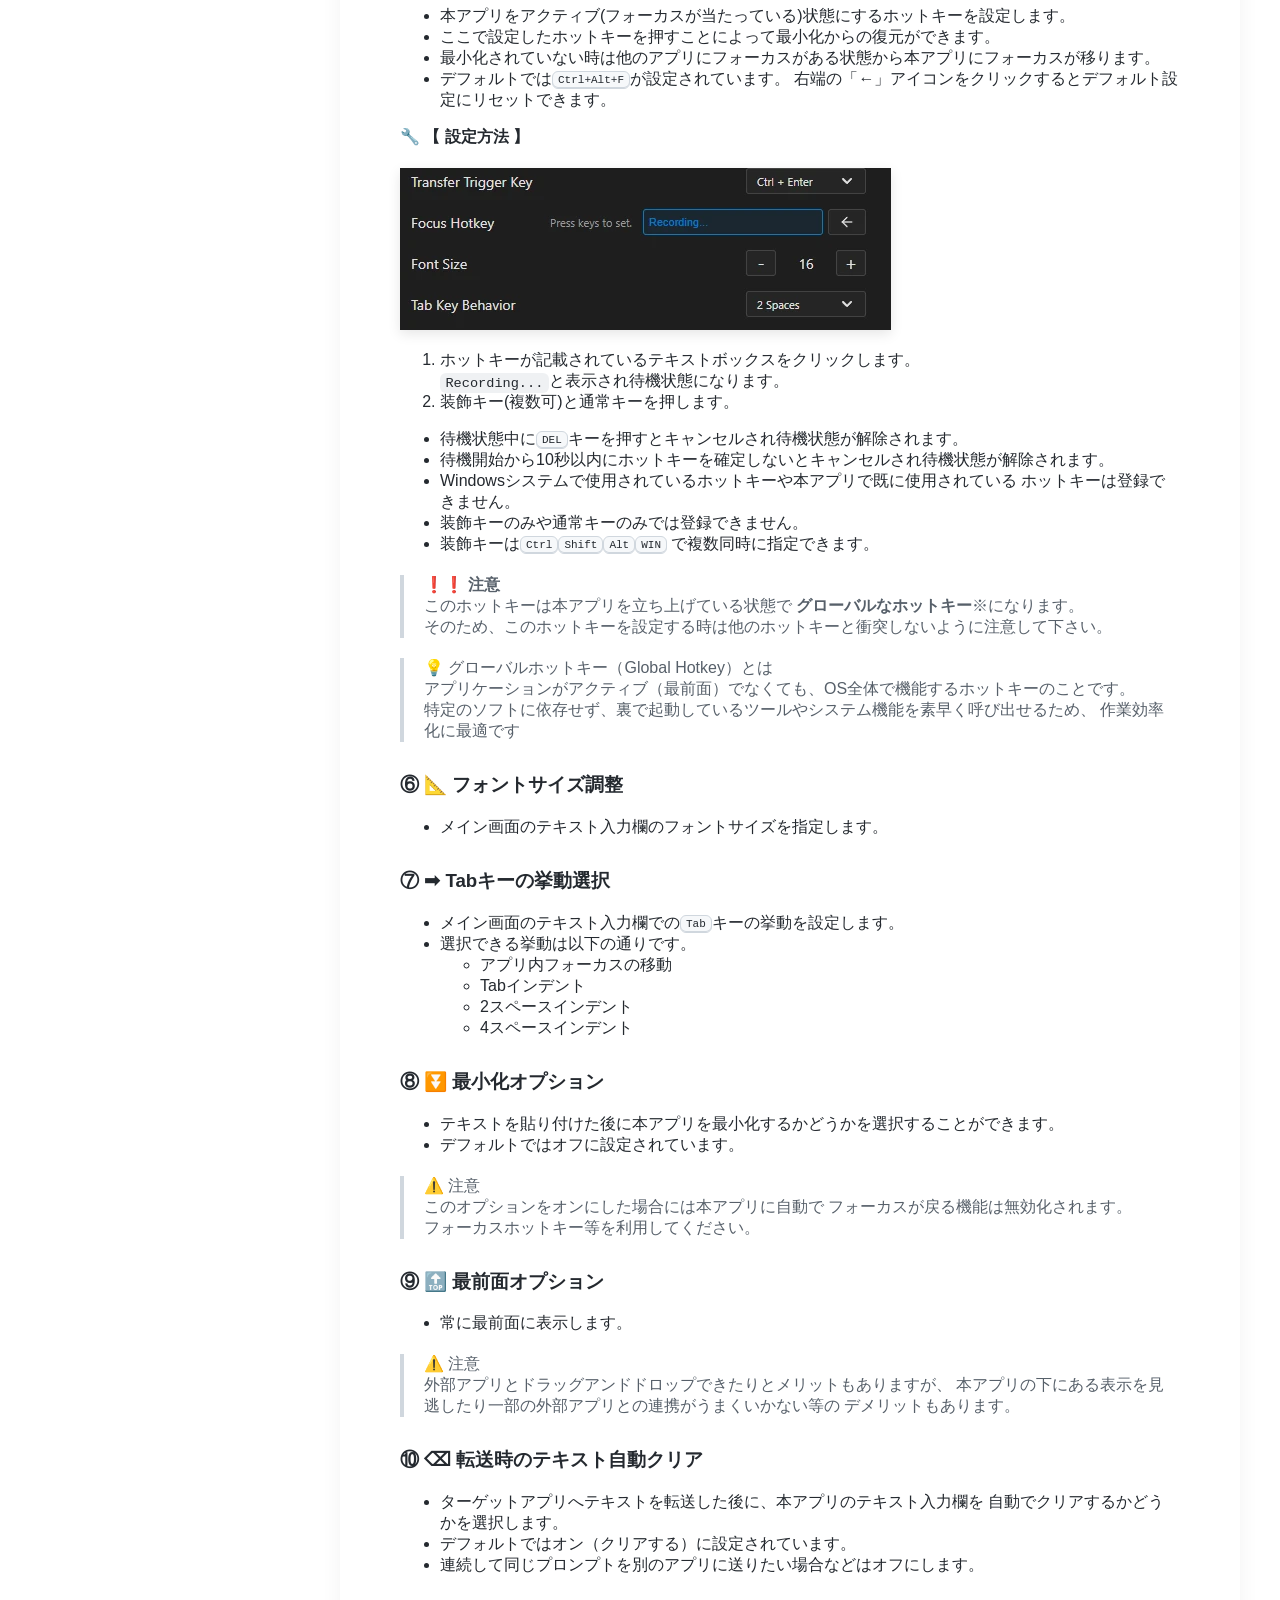
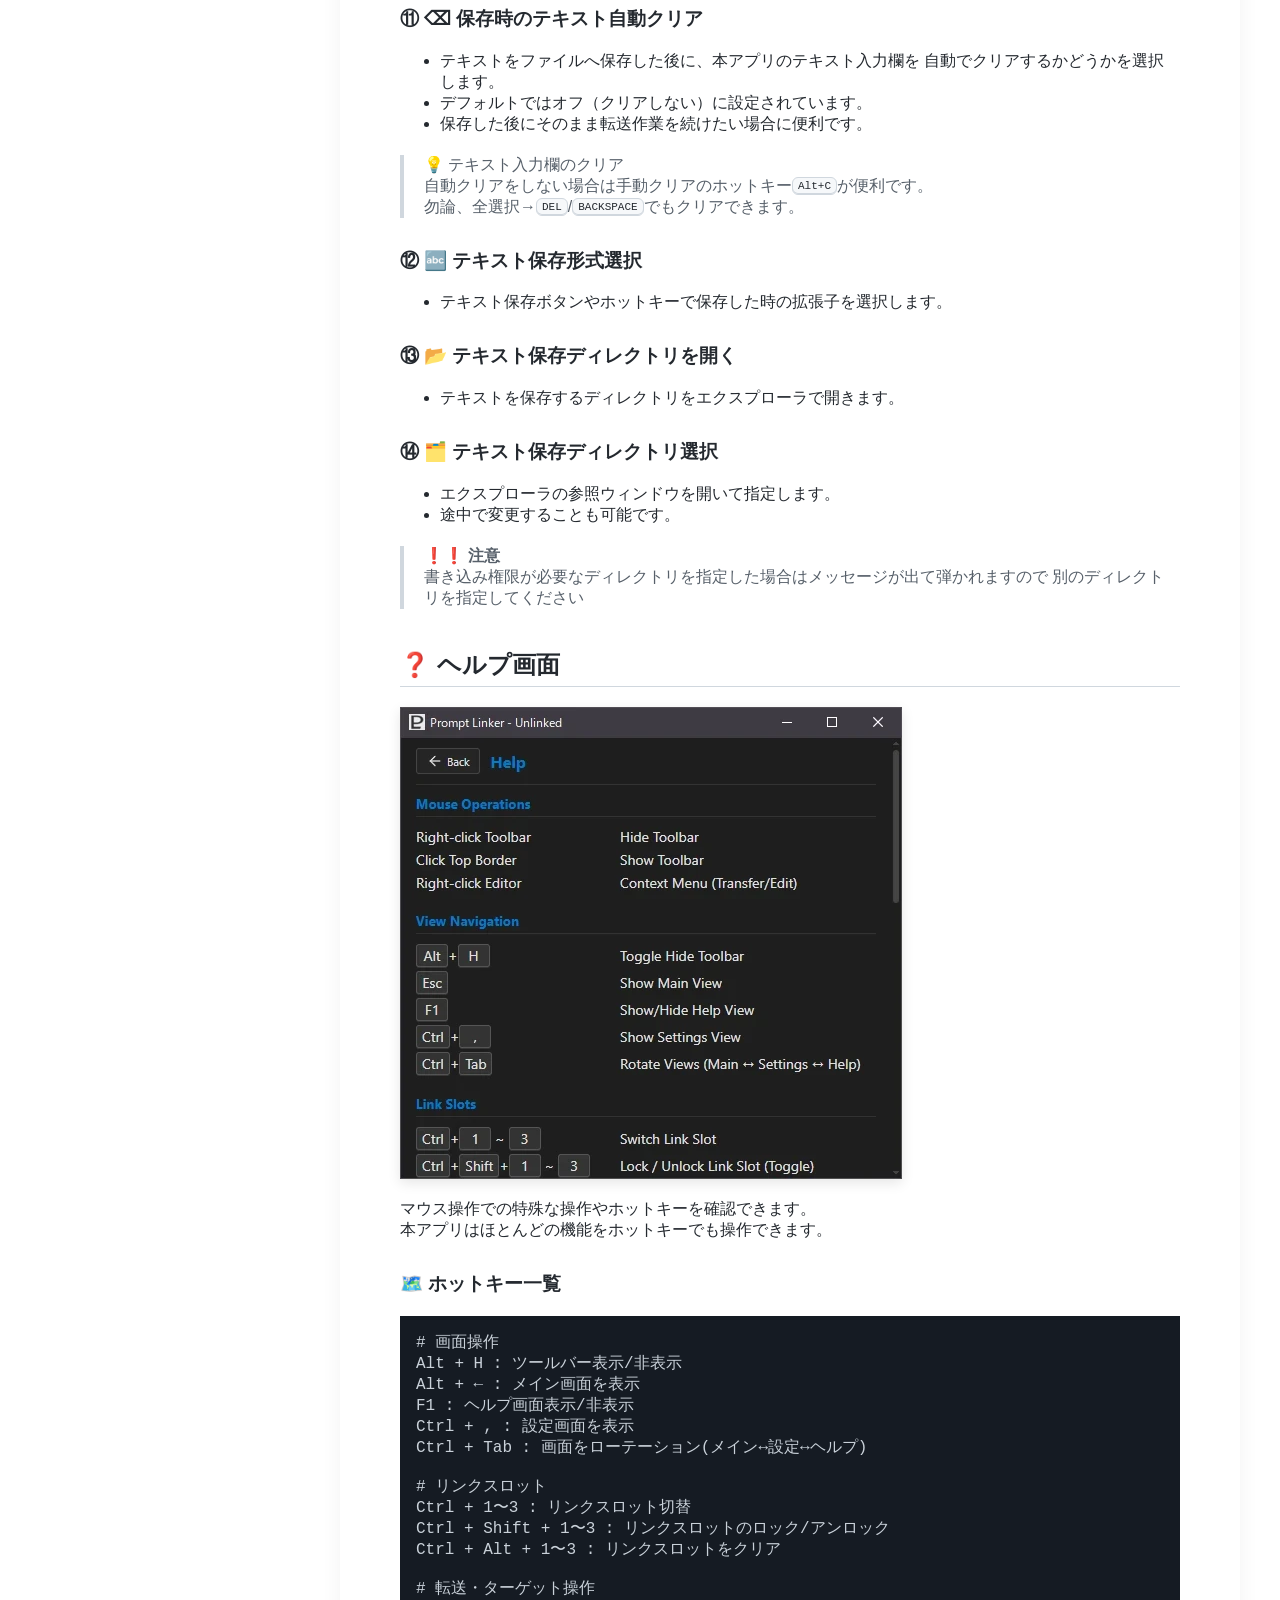
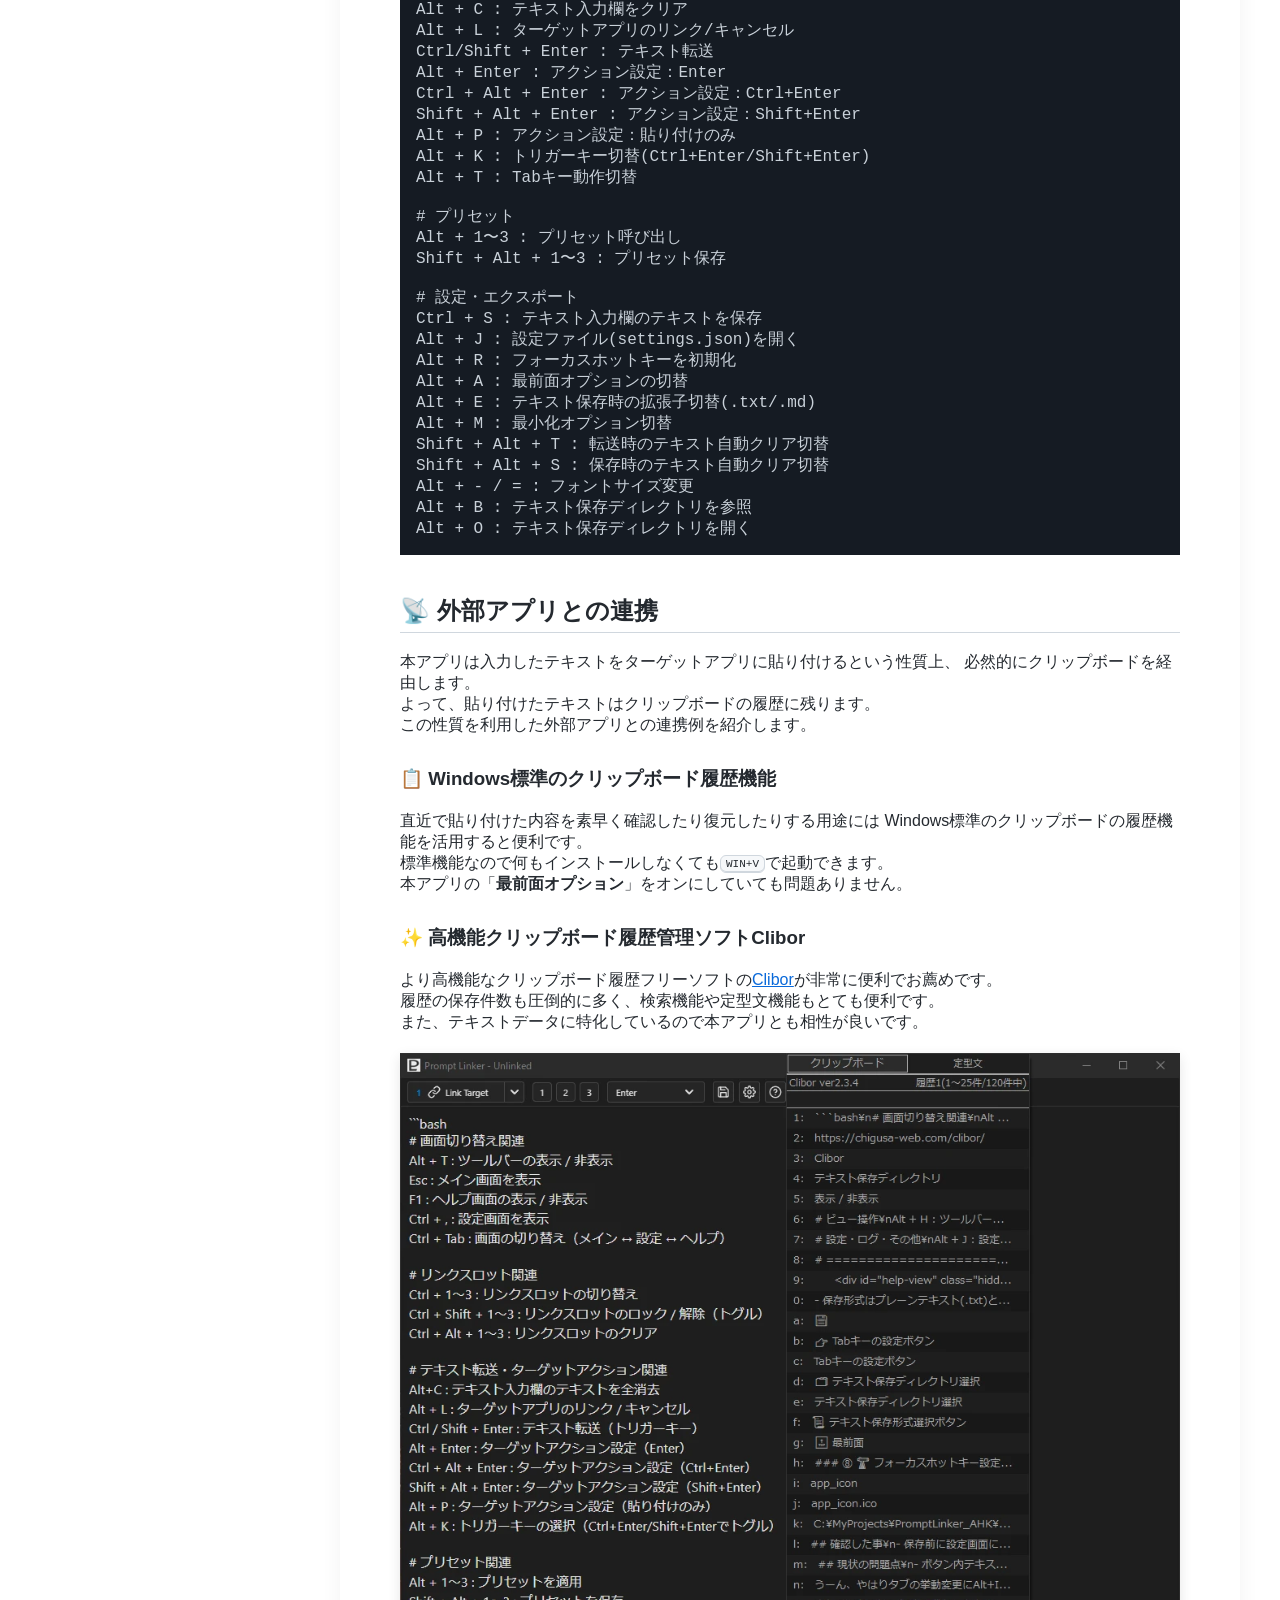
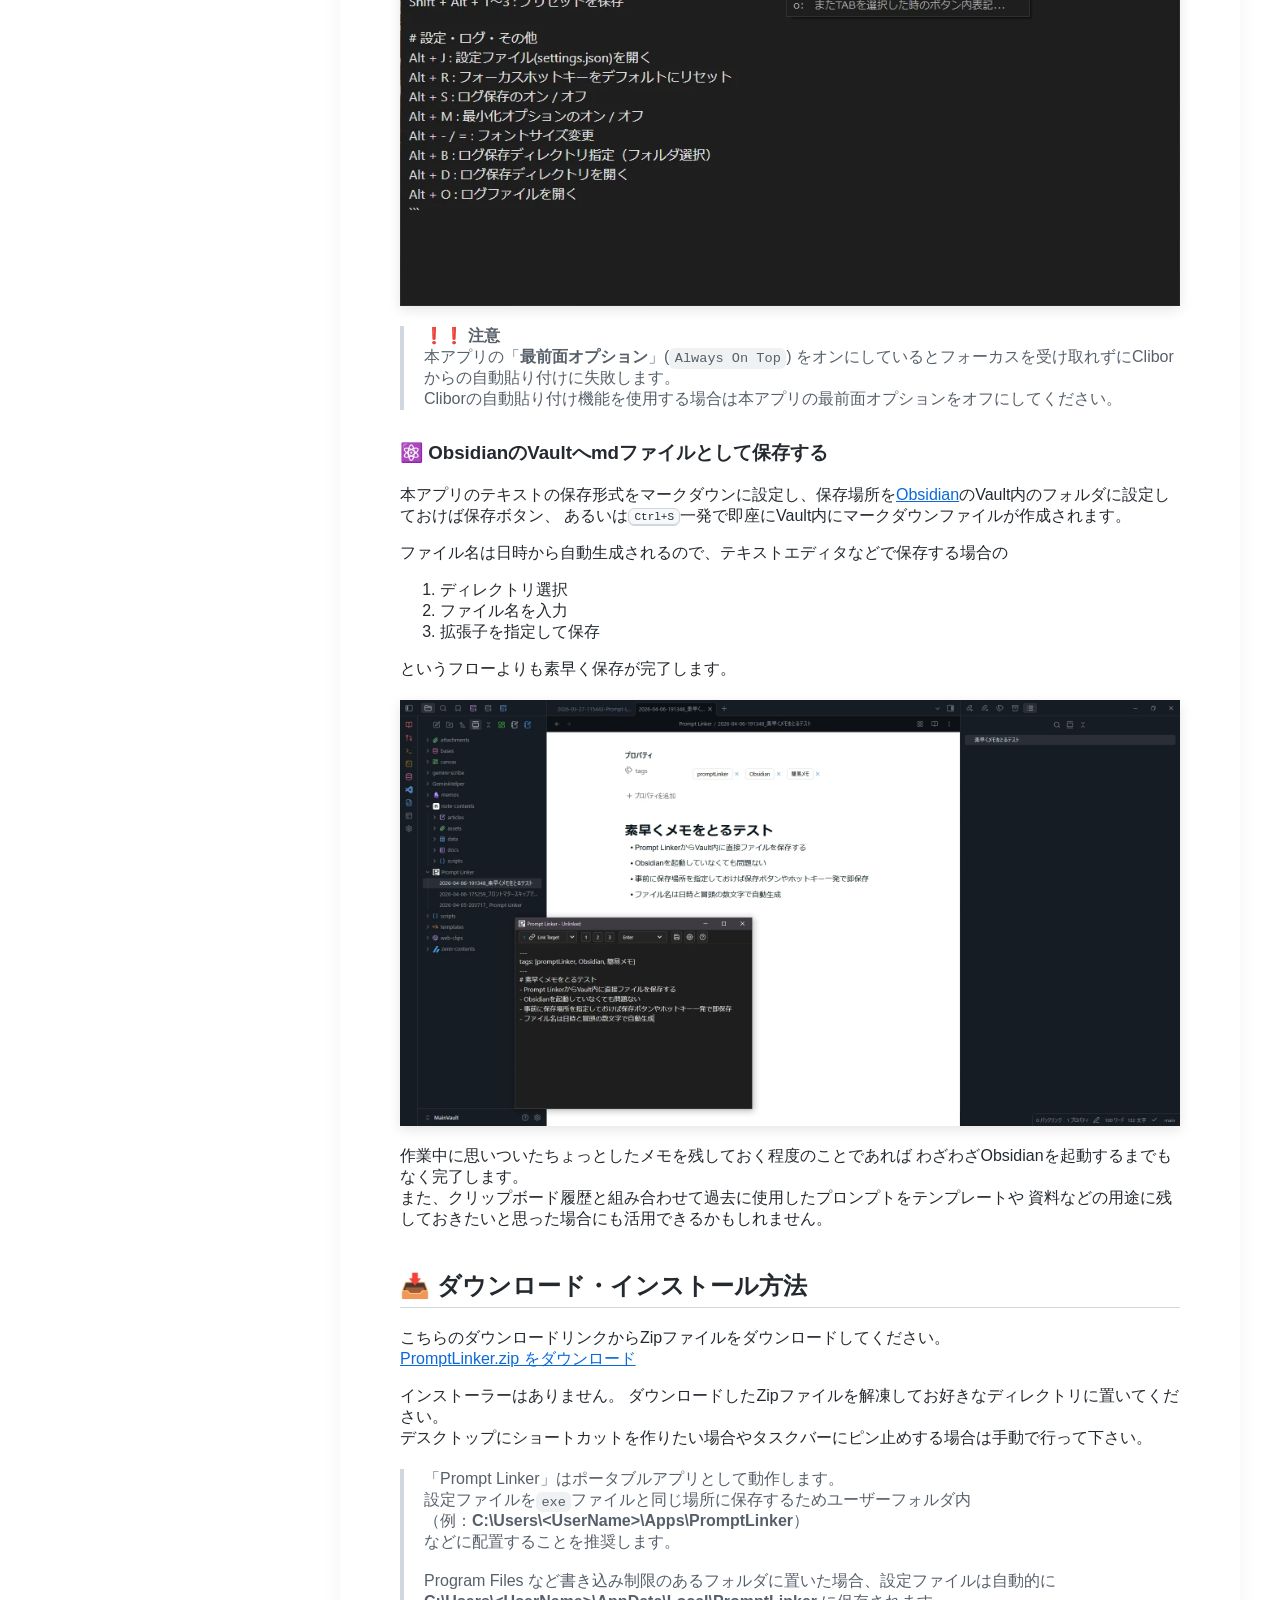
==== commit c66dc2a6: "ESCキーの挙動変更。メイン画面呼び出しホットキーを変更" ====
--- a/docs/index.html
+++ b/docs/index.html
@@ -905,7 +905,7 @@
       <h3 id="hotkey-list">🗺️ ホットキー一覧</h3>
       <pre><code># 画面操作
 Alt + H : ツールバー表示/非表示
-Esc : メイン画面を表示
+Alt + ← : メイン画面を表示
 F1 : ヘルプ画面表示/非表示
 Ctrl + , : 設定画面を表示
 Ctrl + Tab : 画面をローテーション(メイン↔設定↔ヘルプ)
